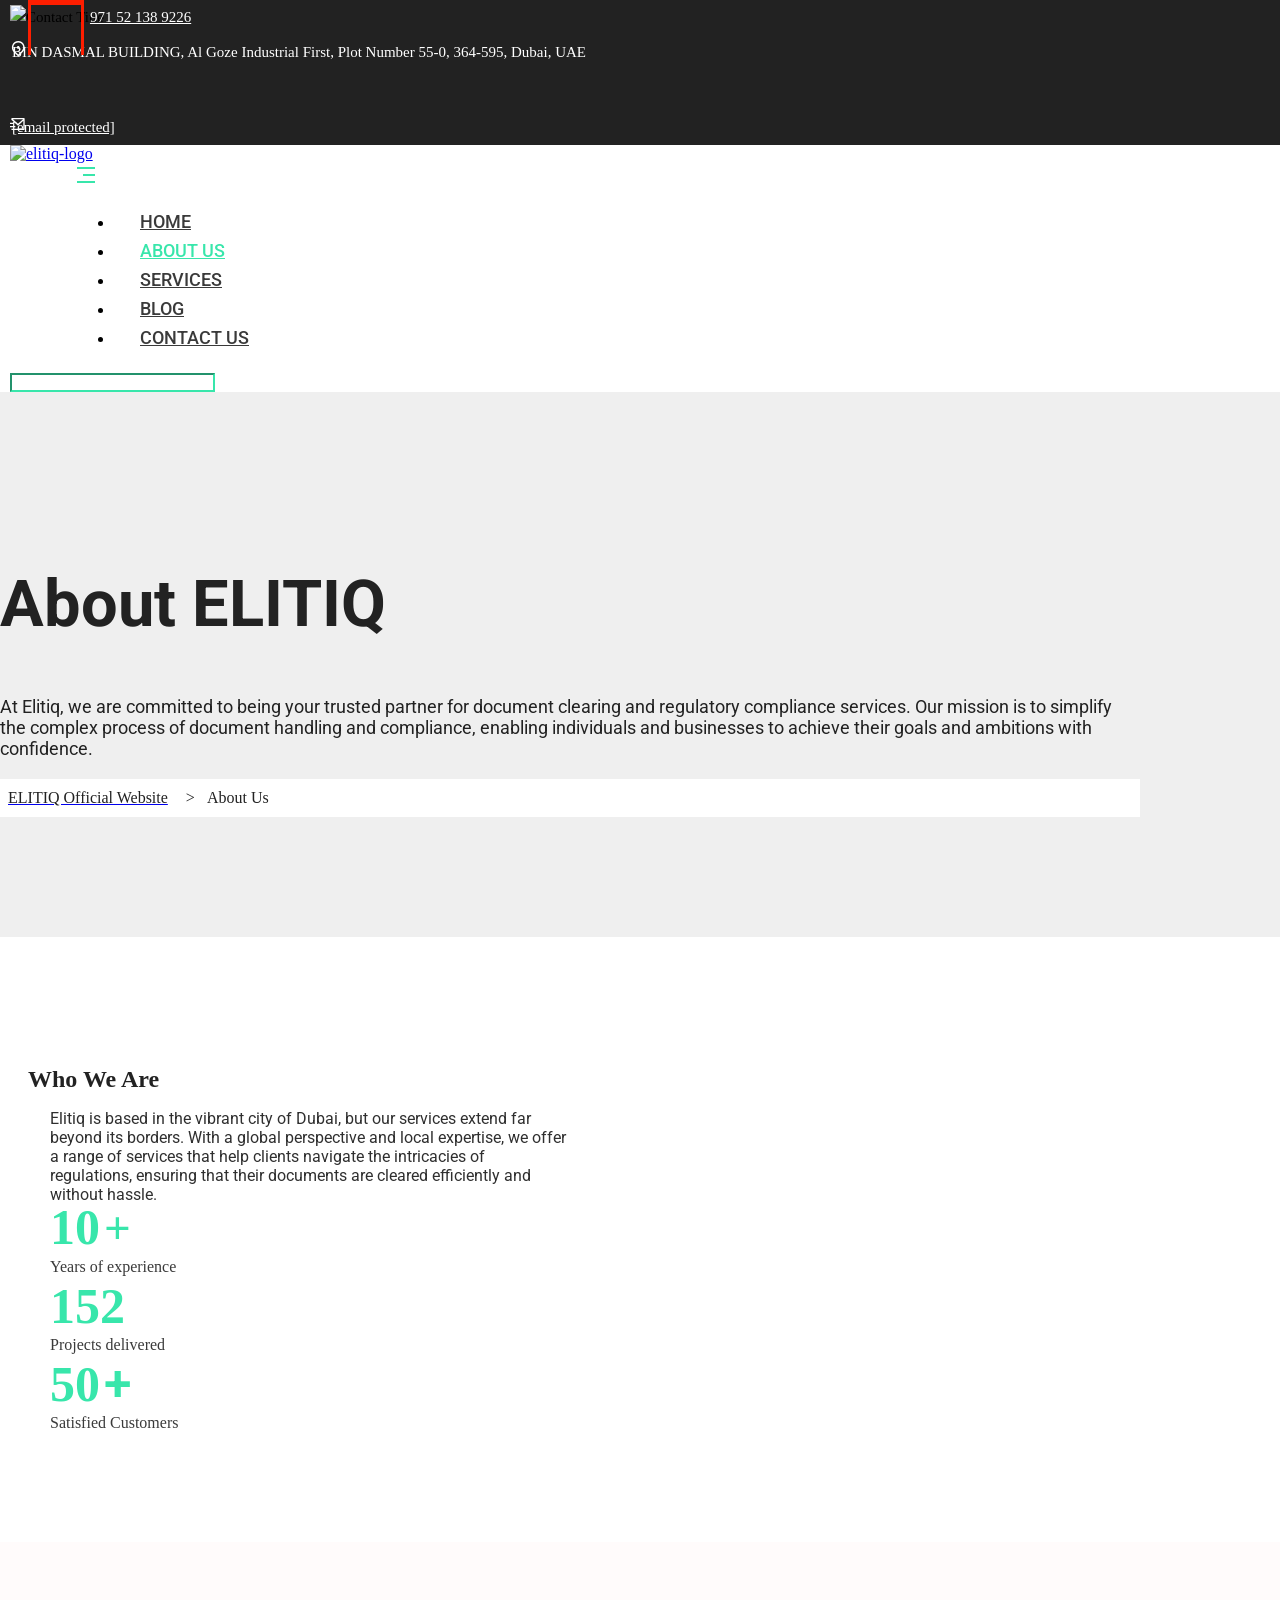
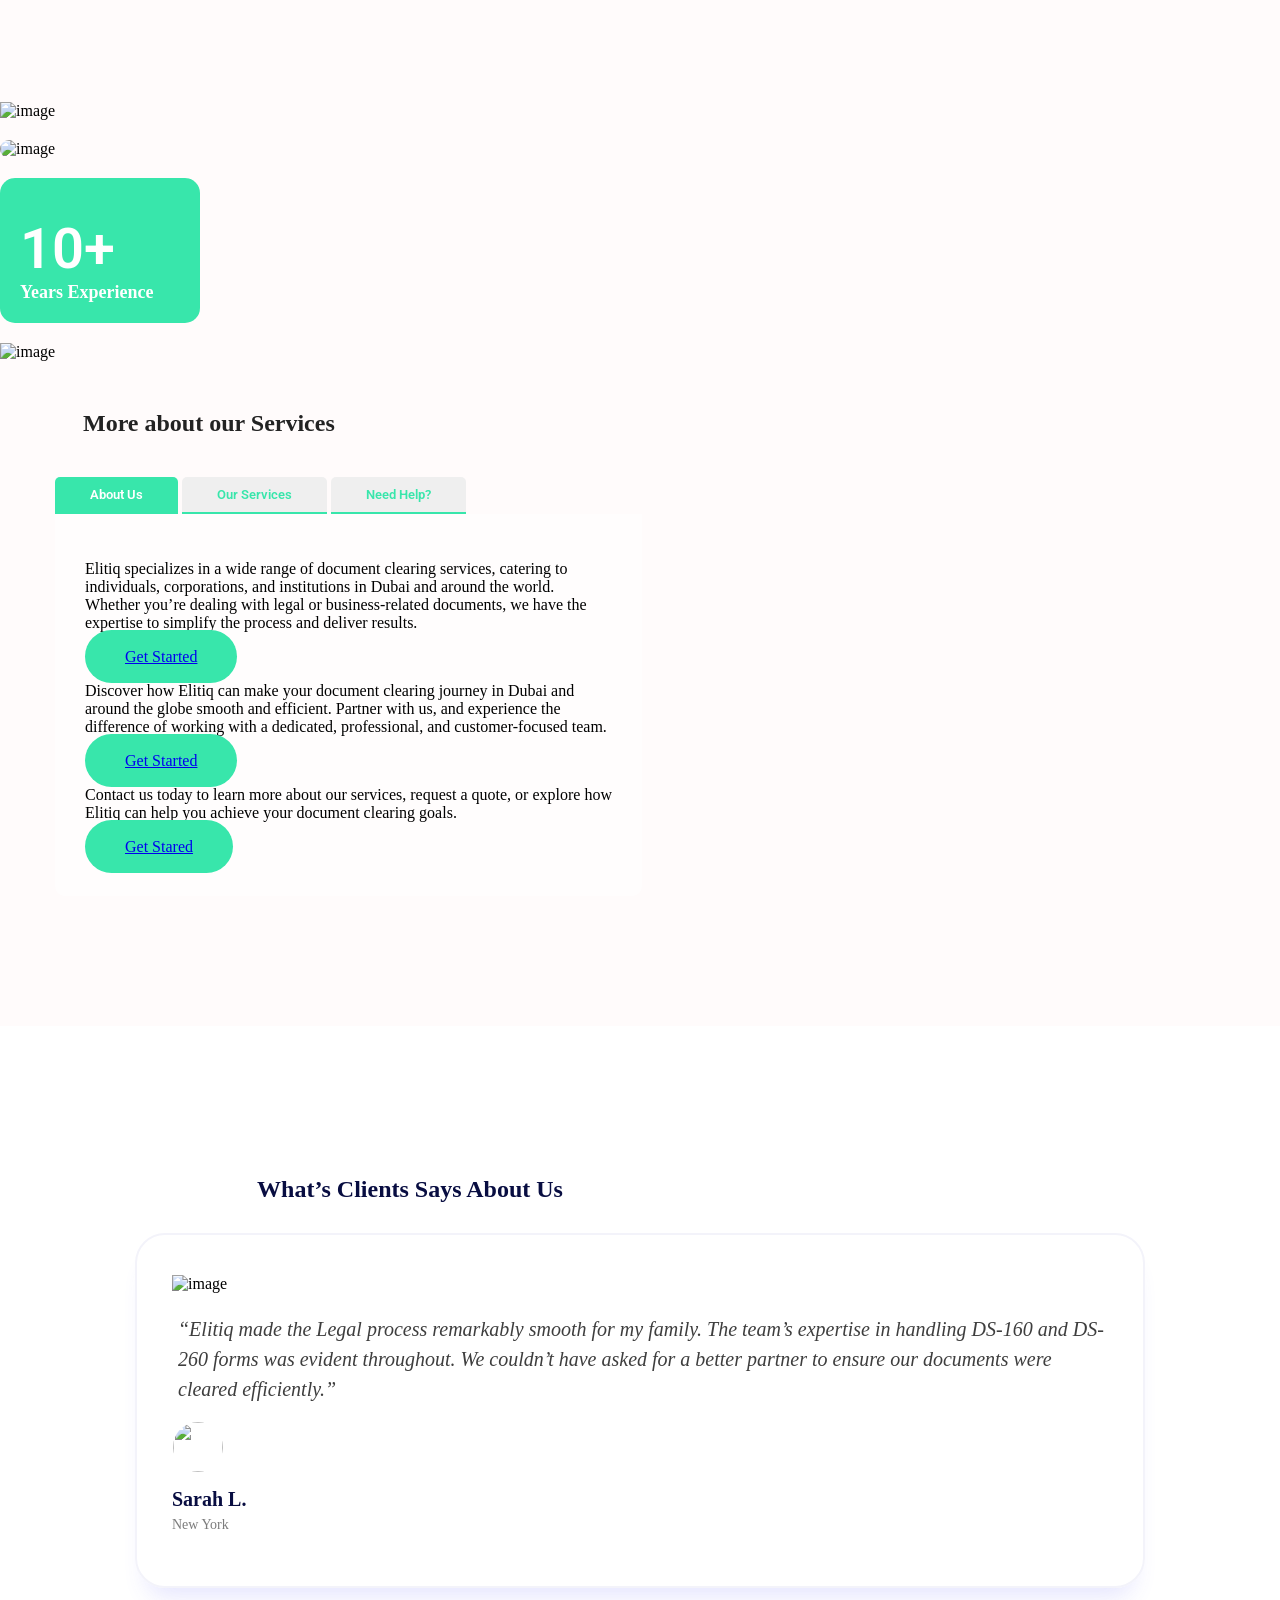
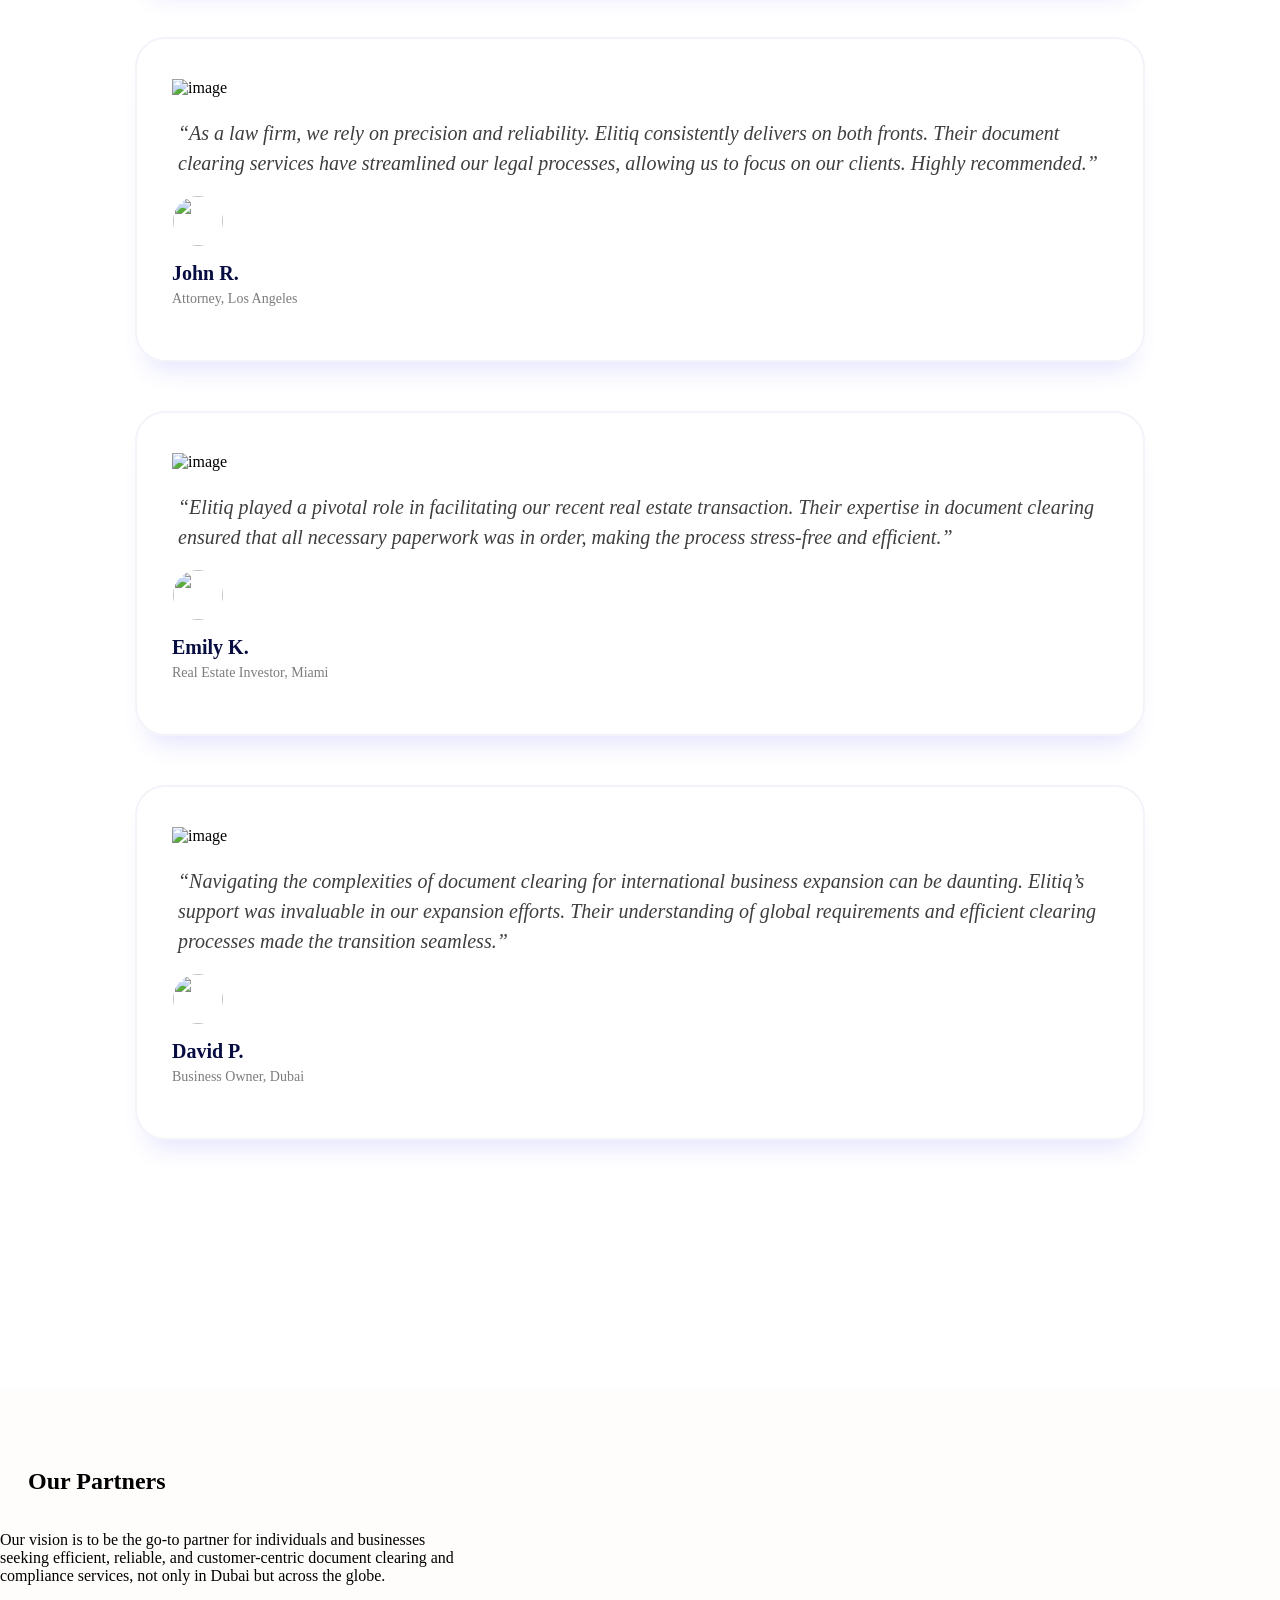
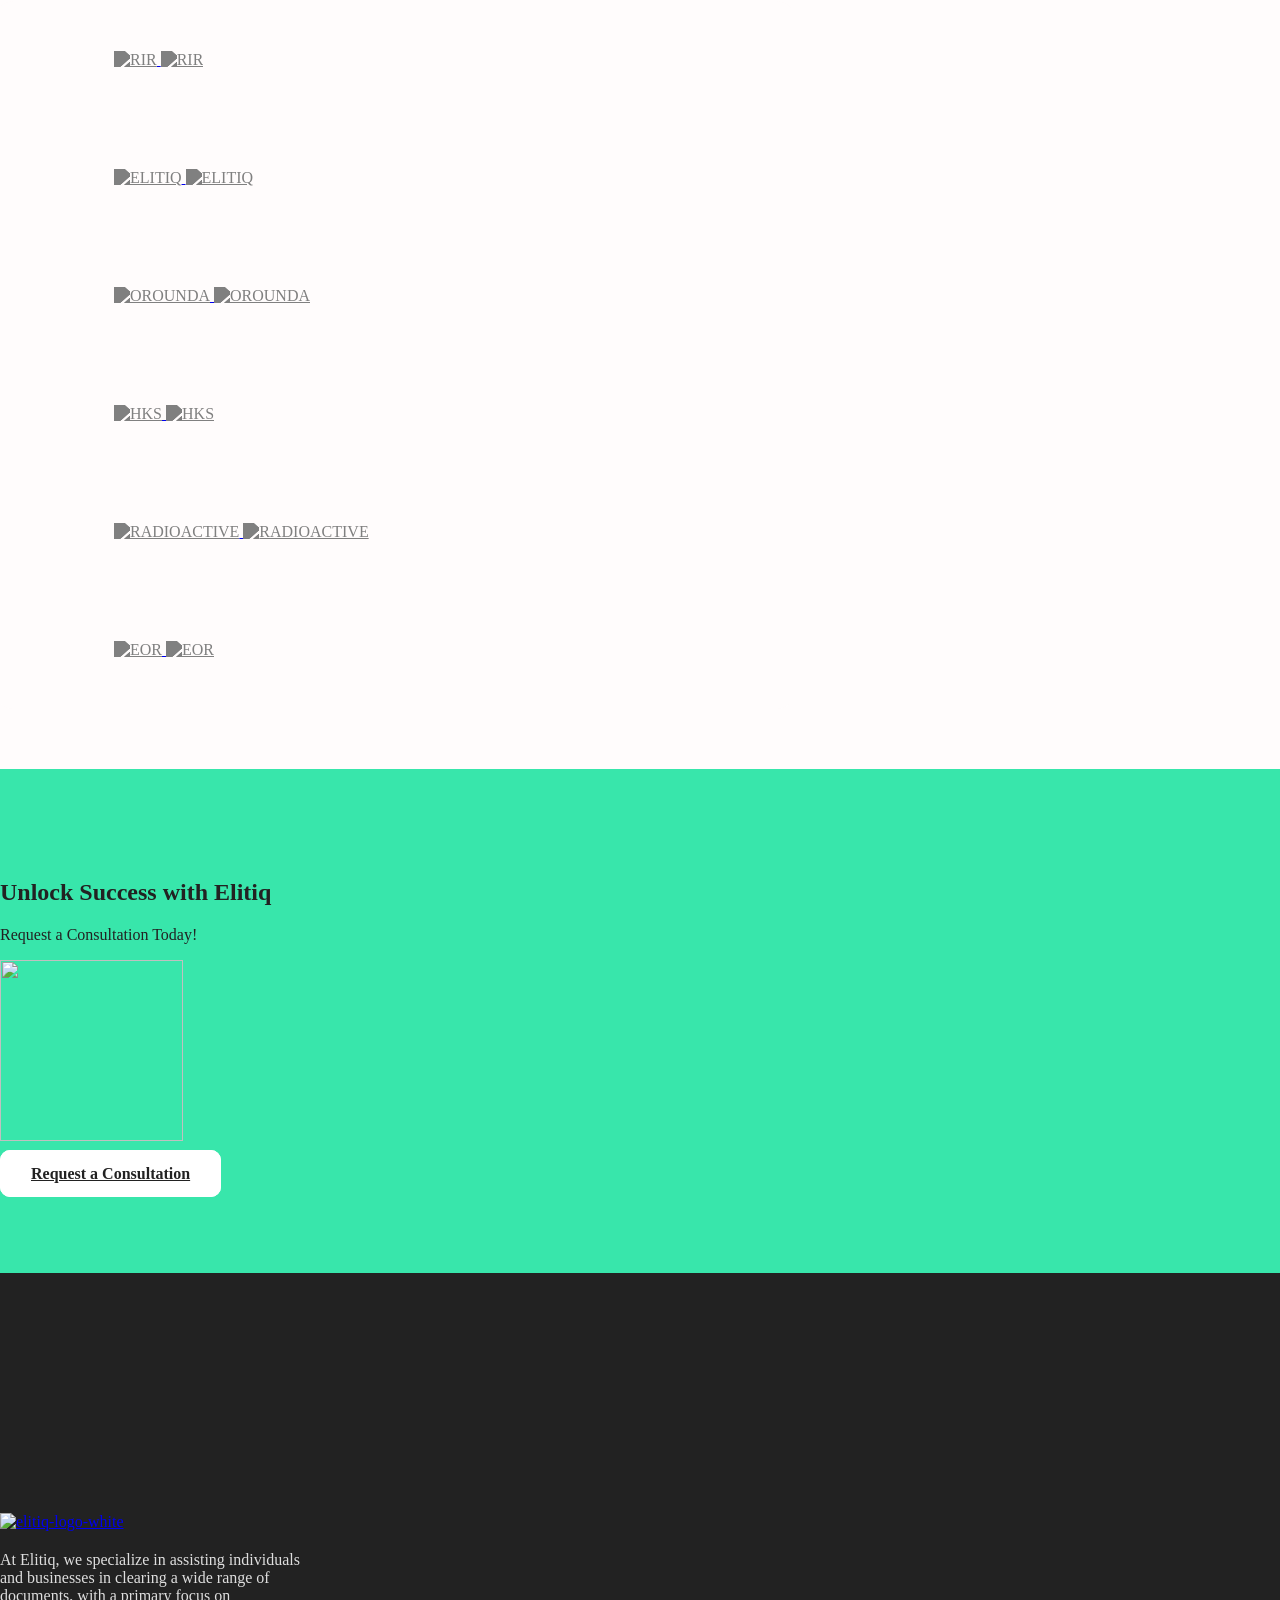
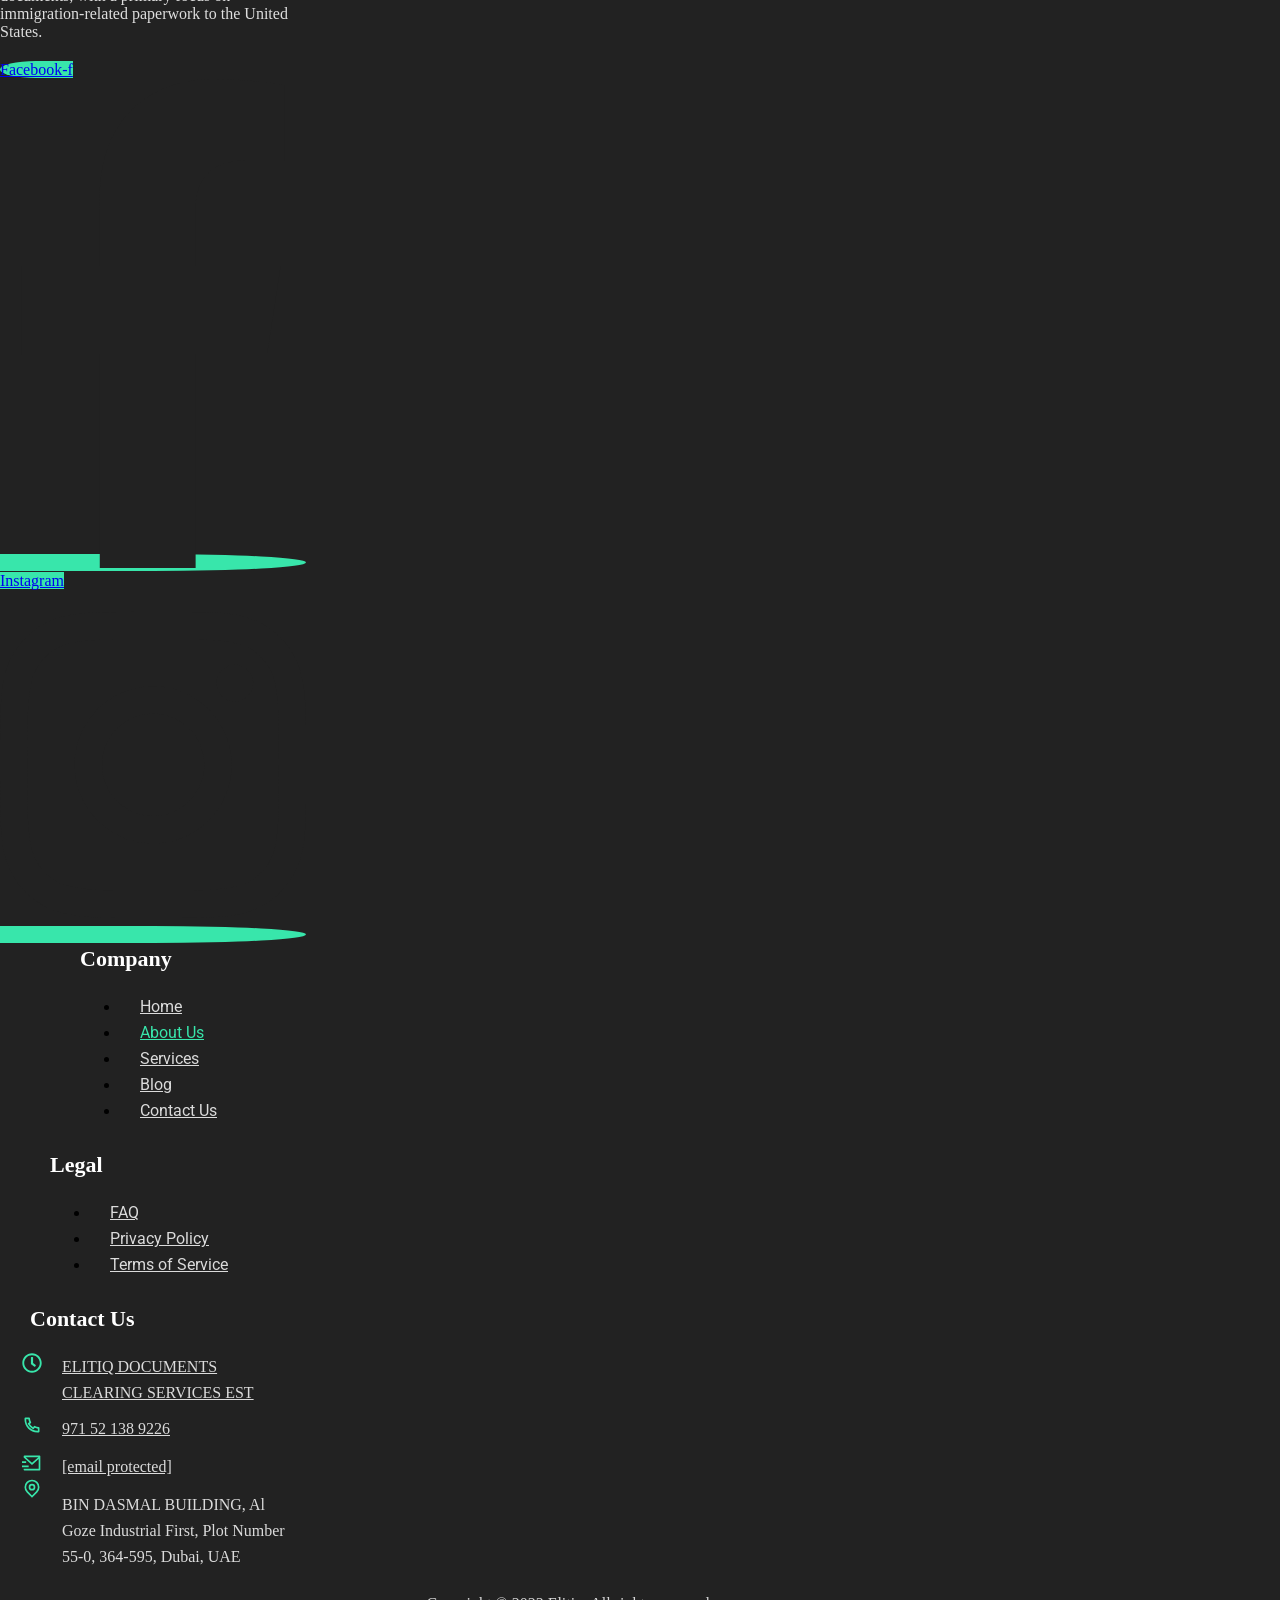
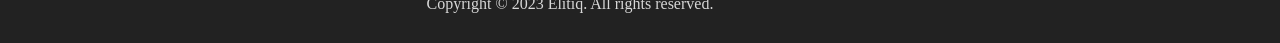
==== about-us/index.html @ c91e33b3 "Add About/Services/Blog/Contact/FAQ/Privacy/Terms pages Fetch the 7 internal pages from elitiq.com s" ====
<!DOCTYPE html>
<html dir="ltr" lang="en-US" prefix="og: https://ogp.me/ns#">
<head>
	<meta charset="UTF-8" />
	<meta name="viewport" content="width=device-width, initial-scale=1" />
	<link rel="profile" href="https://gmpg.org/xfn/11" />
	<link rel="pingback" href="/ELITIQ/xmlrpc.php" />
	
	<title>Elitiq - About us</title>

		<!-- All in One SEO 4.9.3 - aioseo.com -->
	<meta name="description" content="At Elitiq, we are committed to being your trusted partner for document clearing and regulatory compliance services. Our mission is to simplify the complex process of document handling and compliance, enabling individuals and businesses to achieve their goals and ambitions with confidence." />
	<meta name="robots" content="max-image-preview:large" />
	<link rel="canonical" href="/ELITIQ/about-us/" />
	<meta name="generator" content="All in One SEO (AIOSEO) 4.9.3" />
		<meta property="og:locale" content="en_US" />
		<meta property="og:site_name" content="ELITIQ Official Website -" />
		<meta property="og:type" content="article" />
		<meta property="og:title" content="Elitiq - About us" />
		<meta property="og:description" content="At Elitiq, we are committed to being your trusted partner for document clearing and regulatory compliance services. Our mission is to simplify the complex process of document handling and compliance, enabling individuals and businesses to achieve their goals and ambitions with confidence." />
		<meta property="og:url" content="/ELITIQ/about-us/" />
		<meta property="og:image" content="/ELITIQ/wp-content/uploads/2023/11/share-image-elitiq.png" />
		<meta property="og:image:secure_url" content="/ELITIQ/wp-content/uploads/2023/11/share-image-elitiq.png" />
		<meta property="og:image:width" content="1200" />
		<meta property="og:image:height" content="630" />
		<meta property="article:published_time" content="2022-10-11T08:22:44+00:00" />
		<meta property="article:modified_time" content="2024-07-29T13:23:46+00:00" />
		<meta name="twitter:card" content="summary_large_image" />
		<meta name="twitter:title" content="Elitiq - About us" />
		<meta name="twitter:description" content="At Elitiq, we are committed to being your trusted partner for document clearing and regulatory compliance services. Our mission is to simplify the complex process of document handling and compliance, enabling individuals and businesses to achieve their goals and ambitions with confidence." />
		<meta name="twitter:image" content="/ELITIQ/wp-content/uploads/2023/11/share-image-elitiq.png" />
		<script type="application/ld+json" class="aioseo-schema">
			{"@context":"https:\/\/schema.org","@graph":[{"@type":"BreadcrumbList","@id":"https:\/\/elitiq.com\/about-us\/#breadcrumblist","itemListElement":[{"@type":"ListItem","@id":"https:\/\/elitiq.com#listItem","position":1,"name":"Home","item":"https:\/\/elitiq.com","nextItem":{"@type":"ListItem","@id":"https:\/\/elitiq.com\/about-us\/#listItem","name":"About Us"}},{"@type":"ListItem","@id":"https:\/\/elitiq.com\/about-us\/#listItem","position":2,"name":"About Us","previousItem":{"@type":"ListItem","@id":"https:\/\/elitiq.com#listItem","name":"Home"}}]},{"@type":"Organization","@id":"https:\/\/elitiq.com\/#organization","name":"My Blog","url":"https:\/\/elitiq.com\/","logo":{"@type":"ImageObject","url":"https:\/\/elitiq.com\/ELITIQ/wp-content\/uploads\/2023\/02\/elitiq-logo.svg","@id":"https:\/\/elitiq.com\/about-us\/#organizationLogo"},"image":{"@id":"https:\/\/elitiq.com\/about-us\/#organizationLogo"}},{"@type":"WebPage","@id":"https:\/\/elitiq.com\/about-us\/#webpage","url":"https:\/\/elitiq.com\/about-us\/","name":"Elitiq - About us","description":"At Elitiq, we are committed to being your trusted partner for document clearing and regulatory compliance services. Our mission is to simplify the complex process of document handling and compliance, enabling individuals and businesses to achieve their goals and ambitions with confidence.","inLanguage":"en-US","isPartOf":{"@id":"https:\/\/elitiq.com\/#website"},"breadcrumb":{"@id":"https:\/\/elitiq.com\/about-us\/#breadcrumblist"},"image":{"@type":"ImageObject","url":"https:\/\/elitiq.com\/ELITIQ/wp-content\/uploads\/2023\/11\/share-image-elitiq.png","@id":"https:\/\/elitiq.com\/about-us\/#mainImage","width":1200,"height":630},"primaryImageOfPage":{"@id":"https:\/\/elitiq.com\/about-us\/#mainImage"},"datePublished":"2022-10-11T08:22:44+00:00","dateModified":"2024-07-29T13:23:46+00:00"},{"@type":"WebSite","@id":"https:\/\/elitiq.com\/#website","url":"https:\/\/elitiq.com\/","name":"My Blog","inLanguage":"en-US","publisher":{"@id":"https:\/\/elitiq.com\/#organization"}}]}
		</script>
		<!-- All in One SEO -->

<link rel='dns-prefetch' href='//fonts.googleapis.com' />
<link rel="alternate" type="application/rss+xml" title="ELITIQ Official Website &raquo; Feed" href="/ELITIQ/feed/" />
<link rel="alternate" type="application/rss+xml" title="ELITIQ Official Website &raquo; Comments Feed" href="/ELITIQ/comments/feed/" />
<link rel="alternate" title="oEmbed (JSON)" type="application/json+oembed" href="/ELITIQ/wp-json/oembed/1.0/embed?url=https%3A%2F%2Felitiq.com%2Fabout-us%2F" />
<link rel="alternate" title="oEmbed (XML)" type="text/xml+oembed" href="/ELITIQ/wp-json/oembed/1.0/embed?url=https%3A%2F%2Felitiq.com%2Fabout-us%2F&#038;format=xml" />
		<!-- This site uses the Google Analytics by MonsterInsights plugin v9.11.1 - Using Analytics tracking - https://www.monsterinsights.com/ -->
		<!-- Note: MonsterInsights is not currently configured on this site. The site owner needs to authenticate with Google Analytics in the MonsterInsights settings panel. -->
					<!-- No tracking code set -->
				<!-- / Google Analytics by MonsterInsights -->
		<style id="wp-img-auto-sizes-contain-inline-css">
img:is([sizes=auto i],[sizes^="auto," i]){contain-intrinsic-size:3000px 1500px}
/*# sourceURL=wp-img-auto-sizes-contain-inline-css */
</style>
<link rel='stylesheet' id='hfe-widgets-style-css' href='/ELITIQ/wp-content/plugins/rs-header-footer-elementor/inc/widgets-css/frontend.css?ver=1.0.0' media='all' />
<style id="wp-emoji-styles-inline-css">

	img.wp-smiley, img.emoji {
		display: inline !important;
		border: none !important;
		box-shadow: none !important;
		height: 1em !important;
		width: 1em !important;
		margin: 0 0.07em !important;
		vertical-align: -0.1em !important;
		background: none !important;
		padding: 0 !important;
	}
/*# sourceURL=wp-emoji-styles-inline-css */
</style>
<style id="classic-theme-styles-inline-css">
/*! This file is auto-generated */
.wp-block-button__link{color:#fff;background-color:#32373c;border-radius:9999px;box-shadow:none;text-decoration:none;padding:calc(.667em + 2px) calc(1.333em + 2px);font-size:1.125em}.wp-block-file__button{background:#32373c;color:#fff;text-decoration:none}
/*# sourceURL=/ELITIQ/wp-includes/css/classic-themes.min.css */
</style>
<link rel='stylesheet' id='aioseo/css/src/vue/standalone/blocks/table-of-contents/global.scss-css' href='/ELITIQ/wp-content/plugins/all-in-one-seo-pack/dist/Lite/assets/css/table-of-contents/global.e90f6d47.css?ver=4.9.3' media='all' />
<style id="global-styles-inline-css">
:root{--wp--preset--aspect-ratio--square: 1;--wp--preset--aspect-ratio--4-3: 4/3;--wp--preset--aspect-ratio--3-4: 3/4;--wp--preset--aspect-ratio--3-2: 3/2;--wp--preset--aspect-ratio--2-3: 2/3;--wp--preset--aspect-ratio--16-9: 16/9;--wp--preset--aspect-ratio--9-16: 9/16;--wp--preset--color--black: #000000;--wp--preset--color--cyan-bluish-gray: #abb8c3;--wp--preset--color--white: #ffffff;--wp--preset--color--pale-pink: #f78da7;--wp--preset--color--vivid-red: #cf2e2e;--wp--preset--color--luminous-vivid-orange: #ff6900;--wp--preset--color--luminous-vivid-amber: #fcb900;--wp--preset--color--light-green-cyan: #7bdcb5;--wp--preset--color--vivid-green-cyan: #00d084;--wp--preset--color--pale-cyan-blue: #8ed1fc;--wp--preset--color--vivid-cyan-blue: #0693e3;--wp--preset--color--vivid-purple: #9b51e0;--wp--preset--gradient--vivid-cyan-blue-to-vivid-purple: linear-gradient(135deg,rgb(6,147,227) 0%,rgb(155,81,224) 100%);--wp--preset--gradient--light-green-cyan-to-vivid-green-cyan: linear-gradient(135deg,rgb(122,220,180) 0%,rgb(0,208,130) 100%);--wp--preset--gradient--luminous-vivid-amber-to-luminous-vivid-orange: linear-gradient(135deg,rgb(252,185,0) 0%,rgb(255,105,0) 100%);--wp--preset--gradient--luminous-vivid-orange-to-vivid-red: linear-gradient(135deg,rgb(255,105,0) 0%,rgb(207,46,46) 100%);--wp--preset--gradient--very-light-gray-to-cyan-bluish-gray: linear-gradient(135deg,rgb(238,238,238) 0%,rgb(169,184,195) 100%);--wp--preset--gradient--cool-to-warm-spectrum: linear-gradient(135deg,rgb(74,234,220) 0%,rgb(151,120,209) 20%,rgb(207,42,186) 40%,rgb(238,44,130) 60%,rgb(251,105,98) 80%,rgb(254,248,76) 100%);--wp--preset--gradient--blush-light-purple: linear-gradient(135deg,rgb(255,206,236) 0%,rgb(152,150,240) 100%);--wp--preset--gradient--blush-bordeaux: linear-gradient(135deg,rgb(254,205,165) 0%,rgb(254,45,45) 50%,rgb(107,0,62) 100%);--wp--preset--gradient--luminous-dusk: linear-gradient(135deg,rgb(255,203,112) 0%,rgb(199,81,192) 50%,rgb(65,88,208) 100%);--wp--preset--gradient--pale-ocean: linear-gradient(135deg,rgb(255,245,203) 0%,rgb(182,227,212) 50%,rgb(51,167,181) 100%);--wp--preset--gradient--electric-grass: linear-gradient(135deg,rgb(202,248,128) 0%,rgb(113,206,126) 100%);--wp--preset--gradient--midnight: linear-gradient(135deg,rgb(2,3,129) 0%,rgb(40,116,252) 100%);--wp--preset--font-size--small: 13px;--wp--preset--font-size--medium: 20px;--wp--preset--font-size--large: 36px;--wp--preset--font-size--x-large: 42px;--wp--preset--spacing--20: 0.44rem;--wp--preset--spacing--30: 0.67rem;--wp--preset--spacing--40: 1rem;--wp--preset--spacing--50: 1.5rem;--wp--preset--spacing--60: 2.25rem;--wp--preset--spacing--70: 3.38rem;--wp--preset--spacing--80: 5.06rem;--wp--preset--shadow--natural: 6px 6px 9px rgba(0, 0, 0, 0.2);--wp--preset--shadow--deep: 12px 12px 50px rgba(0, 0, 0, 0.4);--wp--preset--shadow--sharp: 6px 6px 0px rgba(0, 0, 0, 0.2);--wp--preset--shadow--outlined: 6px 6px 0px -3px rgb(255, 255, 255), 6px 6px rgb(0, 0, 0);--wp--preset--shadow--crisp: 6px 6px 0px rgb(0, 0, 0);}.wp-block-button{--wp--preset--dimension--25: 25%;--wp--preset--dimension--50: 50%;--wp--preset--dimension--75: 75%;--wp--preset--dimension--100: 100%;}:where(body) { margin: 0; }:where(.is-layout-flex){gap: 0.5em;}:where(.is-layout-grid){gap: 0.5em;}body .is-layout-flex{display: flex;}.is-layout-flex{flex-wrap: wrap;align-items: center;}.is-layout-flex > :is(*, div){margin: 0;}body .is-layout-grid{display: grid;}.is-layout-grid > :is(*, div){margin: 0;}body{padding-top: 0px;padding-right: 0px;padding-bottom: 0px;padding-left: 0px;}:root :where(.wp-element-button, .wp-block-button__link){background-color: #32373c;border-width: 0;color: #fff;font-family: inherit;font-size: inherit;font-style: inherit;font-weight: inherit;letter-spacing: inherit;line-height: inherit;padding-top: calc(0.667em + 2px);padding-right: calc(1.333em + 2px);padding-bottom: calc(0.667em + 2px);padding-left: calc(1.333em + 2px);text-decoration: none;text-transform: inherit;}.has-black-color{color: var(--wp--preset--color--black) !important;}.has-cyan-bluish-gray-color{color: var(--wp--preset--color--cyan-bluish-gray) !important;}.has-white-color{color: var(--wp--preset--color--white) !important;}.has-pale-pink-color{color: var(--wp--preset--color--pale-pink) !important;}.has-vivid-red-color{color: var(--wp--preset--color--vivid-red) !important;}.has-luminous-vivid-orange-color{color: var(--wp--preset--color--luminous-vivid-orange) !important;}.has-luminous-vivid-amber-color{color: var(--wp--preset--color--luminous-vivid-amber) !important;}.has-light-green-cyan-color{color: var(--wp--preset--color--light-green-cyan) !important;}.has-vivid-green-cyan-color{color: var(--wp--preset--color--vivid-green-cyan) !important;}.has-pale-cyan-blue-color{color: var(--wp--preset--color--pale-cyan-blue) !important;}.has-vivid-cyan-blue-color{color: var(--wp--preset--color--vivid-cyan-blue) !important;}.has-vivid-purple-color{color: var(--wp--preset--color--vivid-purple) !important;}.has-black-background-color{background-color: var(--wp--preset--color--black) !important;}.has-cyan-bluish-gray-background-color{background-color: var(--wp--preset--color--cyan-bluish-gray) !important;}.has-white-background-color{background-color: var(--wp--preset--color--white) !important;}.has-pale-pink-background-color{background-color: var(--wp--preset--color--pale-pink) !important;}.has-vivid-red-background-color{background-color: var(--wp--preset--color--vivid-red) !important;}.has-luminous-vivid-orange-background-color{background-color: var(--wp--preset--color--luminous-vivid-orange) !important;}.has-luminous-vivid-amber-background-color{background-color: var(--wp--preset--color--luminous-vivid-amber) !important;}.has-light-green-cyan-background-color{background-color: var(--wp--preset--color--light-green-cyan) !important;}.has-vivid-green-cyan-background-color{background-color: var(--wp--preset--color--vivid-green-cyan) !important;}.has-pale-cyan-blue-background-color{background-color: var(--wp--preset--color--pale-cyan-blue) !important;}.has-vivid-cyan-blue-background-color{background-color: var(--wp--preset--color--vivid-cyan-blue) !important;}.has-vivid-purple-background-color{background-color: var(--wp--preset--color--vivid-purple) !important;}.has-black-border-color{border-color: var(--wp--preset--color--black) !important;}.has-cyan-bluish-gray-border-color{border-color: var(--wp--preset--color--cyan-bluish-gray) !important;}.has-white-border-color{border-color: var(--wp--preset--color--white) !important;}.has-pale-pink-border-color{border-color: var(--wp--preset--color--pale-pink) !important;}.has-vivid-red-border-color{border-color: var(--wp--preset--color--vivid-red) !important;}.has-luminous-vivid-orange-border-color{border-color: var(--wp--preset--color--luminous-vivid-orange) !important;}.has-luminous-vivid-amber-border-color{border-color: var(--wp--preset--color--luminous-vivid-amber) !important;}.has-light-green-cyan-border-color{border-color: var(--wp--preset--color--light-green-cyan) !important;}.has-vivid-green-cyan-border-color{border-color: var(--wp--preset--color--vivid-green-cyan) !important;}.has-pale-cyan-blue-border-color{border-color: var(--wp--preset--color--pale-cyan-blue) !important;}.has-vivid-cyan-blue-border-color{border-color: var(--wp--preset--color--vivid-cyan-blue) !important;}.has-vivid-purple-border-color{border-color: var(--wp--preset--color--vivid-purple) !important;}.has-vivid-cyan-blue-to-vivid-purple-gradient-background{background: var(--wp--preset--gradient--vivid-cyan-blue-to-vivid-purple) !important;}.has-light-green-cyan-to-vivid-green-cyan-gradient-background{background: var(--wp--preset--gradient--light-green-cyan-to-vivid-green-cyan) !important;}.has-luminous-vivid-amber-to-luminous-vivid-orange-gradient-background{background: var(--wp--preset--gradient--luminous-vivid-amber-to-luminous-vivid-orange) !important;}.has-luminous-vivid-orange-to-vivid-red-gradient-background{background: var(--wp--preset--gradient--luminous-vivid-orange-to-vivid-red) !important;}.has-very-light-gray-to-cyan-bluish-gray-gradient-background{background: var(--wp--preset--gradient--very-light-gray-to-cyan-bluish-gray) !important;}.has-cool-to-warm-spectrum-gradient-background{background: var(--wp--preset--gradient--cool-to-warm-spectrum) !important;}.has-blush-light-purple-gradient-background{background: var(--wp--preset--gradient--blush-light-purple) !important;}.has-blush-bordeaux-gradient-background{background: var(--wp--preset--gradient--blush-bordeaux) !important;}.has-luminous-dusk-gradient-background{background: var(--wp--preset--gradient--luminous-dusk) !important;}.has-pale-ocean-gradient-background{background: var(--wp--preset--gradient--pale-ocean) !important;}.has-electric-grass-gradient-background{background: var(--wp--preset--gradient--electric-grass) !important;}.has-midnight-gradient-background{background: var(--wp--preset--gradient--midnight) !important;}.has-small-font-size{font-size: var(--wp--preset--font-size--small) !important;}.has-medium-font-size{font-size: var(--wp--preset--font-size--medium) !important;}.has-large-font-size{font-size: var(--wp--preset--font-size--large) !important;}.has-x-large-font-size{font-size: var(--wp--preset--font-size--x-large) !important;}
:root :where(.wp-block-icon svg){width: 24px;}
:where(.wp-block-gallery.is-layout-flex){gap: var( --wp--style--gallery-gap-default, var( --gallery-block--gutter-size, var( --wp--style--block-gap, 0.5em ) ) );}:where(.wp-block-gallery.is-layout-grid){gap: var( --wp--style--gallery-gap-default, var( --gallery-block--gutter-size, var( --wp--style--block-gap, 0.5em ) ) );}
:where(.wp-block-latest-posts.is-layout-flex){gap: 1.25em;}:where(.wp-block-latest-posts.is-layout-grid){gap: 1.25em;}
:where(.wp-block-post-template.is-layout-flex){gap: 1.25em;}:where(.wp-block-post-template.is-layout-grid){gap: 1.25em;}
:where(.wp-block-term-template.is-layout-flex){gap: 1.25em;}:where(.wp-block-term-template.is-layout-grid){gap: 1.25em;}
:where(.wp-block-columns.is-layout-flex){gap: 2em;}:where(.wp-block-columns.is-layout-grid){gap: 2em;}
:root :where(.wp-block-pullquote){font-size: 1.5em;line-height: 1.6;}
/*# sourceURL=global-styles-inline-css */
</style>
<link rel='stylesheet' id='contact-form-7-css' href='/ELITIQ/wp-content/plugins/contact-form-7/includes/css/styles.css?ver=6.1.4' media='all' />
<link rel='stylesheet' id='rs-plugin-settings-css' href='/ELITIQ/wp-content/plugins/revslider/public/assets/css/rs6.css?ver=6.4.2' media='all' />
<style id="rs-plugin-settings-inline-css">
#rs-demo-id {}
/*# sourceURL=rs-plugin-settings-inline-css */
</style>
<link rel='stylesheet' id='hfe-style-css' href='/ELITIQ/wp-content/plugins/rs-header-footer-elementor/assets/css/header-footer-elementor.css?ver=1.0.0' media='all' />
<link rel='stylesheet' id='elementor-frontend-css' href='/ELITIQ/wp-content/plugins/elementor/assets/css/frontend.min.css?ver=3.34.2' media='all' />
<style id="elementor-frontend-inline-css">
.elementor-kit-8{--e-global-color-primary:#38E6AB;--e-global-color-secondary:#38E6AB;--e-global-color-text:#2F2F2F;--e-global-color-accent:#1A73E9;--e-global-color-c1bd781:#222222;--e-global-typography-primary-font-family:"Roboto";--e-global-typography-primary-font-weight:600;--e-global-typography-secondary-font-family:"Roboto Slab";--e-global-typography-secondary-font-weight:400;--e-global-typography-text-font-family:"Roboto";--e-global-typography-text-font-weight:400;--e-global-typography-accent-font-family:"Roboto";--e-global-typography-accent-font-weight:500;}.elementor-section.elementor-section-boxed > .elementor-container{max-width:1140px;}.e-con{--container-max-width:1140px;}.elementor-widget:not(:last-child){margin-block-end:20px;}.elementor-element{--widgets-spacing:20px 20px;--widgets-spacing-row:20px;--widgets-spacing-column:20px;}{}h1.entry-title{display:var(--page-title-display);}@media(max-width:1024px){.elementor-section.elementor-section-boxed > .elementor-container{max-width:1024px;}.e-con{--container-max-width:1024px;}}@media(max-width:767px){.elementor-section.elementor-section-boxed > .elementor-container{max-width:767px;}.e-con{--container-max-width:767px;}}
.elementor-27286 .elementor-element.elementor-element-7510553:not(.elementor-motion-effects-element-type-background), .elementor-27286 .elementor-element.elementor-element-7510553 > .elementor-motion-effects-container > .elementor-motion-effects-layer{background-color:#EFEFEF;background-image:url("/ELITIQ/wp-content/uploads/2023/11/elitiq-about-ph_02.jpg");background-position:bottom right;background-repeat:no-repeat;background-size:45% auto;}.elementor-27286 .elementor-element.elementor-element-7510553{transition:background 0.3s, border 0.3s, border-radius 0.3s, box-shadow 0.3s;margin-top:0px;margin-bottom:0px;padding:120px 0px 120px 0px;}.elementor-27286 .elementor-element.elementor-element-7510553 > .elementor-background-overlay{transition:background 0.3s, border-radius 0.3s, opacity 0.3s;}.elementor-27286 .elementor-element.elementor-element-1c36c3d > .elementor-element-populated{padding:0px 0px 0px 0px;}.elementor-widget-page-title .elementor-heading-title, .elementor-widget-page-title .hfe-page-title{font-family:var( --e-global-typography-primary-font-family ), Sans-serif;font-weight:var( --e-global-typography-primary-font-weight );}.elementor-widget-page-title .elementor-heading-title, .elementor-widget-page-title .hfe-page-title a{color:var( --e-global-color-primary );}.elementor-widget-page-title .hfe-page-title-icon i{color:var( --e-global-color-primary );}.elementor-widget-page-title .hfe-page-title-icon svg{fill:var( --e-global-color-primary );}.elementor-27286 .elementor-element.elementor-element-0e332ec .hfe-page-title:before{background-color:#00204A00;}.elementor-27286 .elementor-element.elementor-element-0e332ec .elementor-heading-title, .elementor-27286 .elementor-element.elementor-element-0e332ec .hfe-page-title{font-size:65px;font-weight:700;}.elementor-27286 .elementor-element.elementor-element-0e332ec .elementor-heading-title, .elementor-27286 .elementor-element.elementor-element-0e332ec .hfe-page-title a{color:var( --e-global-color-c1bd781 );}.elementor-27286 .elementor-element.elementor-element-0e332ec .hfe-page-title-icon i{color:var( --e-global-color-c1bd781 );}.elementor-27286 .elementor-element.elementor-element-0e332ec .hfe-page-title-icon svg{fill:var( --e-global-color-c1bd781 );}.elementor-widget-text-editor{font-family:var( --e-global-typography-text-font-family ), Sans-serif;font-weight:var( --e-global-typography-text-font-weight );color:var( --e-global-color-text );}.elementor-widget-text-editor.elementor-drop-cap-view-stacked .elementor-drop-cap{background-color:var( --e-global-color-primary );}.elementor-widget-text-editor.elementor-drop-cap-view-framed .elementor-drop-cap, .elementor-widget-text-editor.elementor-drop-cap-view-default .elementor-drop-cap{color:var( --e-global-color-primary );border-color:var( --e-global-color-primary );}.elementor-27286 .elementor-element.elementor-element-f62507c{font-size:18px;font-weight:400;color:var( --e-global-color-c1bd781 );}.elementor-27286 .elementor-element.elementor-element-b5bad69 .breadcrumb-area{background-color:#FFFFFF;text-align:left;margin:0px 0px 0px 0px;padding:10px 0px 10px 0px;}.elementor-27286 .elementor-element.elementor-element-b5bad69 > .elementor-widget-container{margin:10px 0px 0px 0px;padding:0px 0px 0px 0px;}.elementor-27286 .elementor-element.elementor-element-b5bad69 .breadcrumb-area, .elementor-27286 .elementor-element.elementor-element-b5bad69 .breadcrumb-area span{color:var( --e-global-color-c1bd781 );}.elementor-27286 .elementor-element.elementor-element-b5bad69 .breadcrumb-area span a span{color:var( --e-global-color-c1bd781 );}.elementor-27286 .elementor-element.elementor-element-b5bad69 .breadcrumb-area.style3 span:after{color:#FFFFFF;}.elementor-27286 .elementor-element.elementor-element-b5bad69 .breadcrumb-area span{padding:0px 7px 0px 4px;}.elementor-27286 .elementor-element.elementor-element-875227e{padding:110px 0px 110px 0px;z-index:4;}.elementor-bc-flex-widget .elementor-27286 .elementor-element.elementor-element-4aa1e46.elementor-column .elementor-widget-wrap{align-items:center;}.elementor-27286 .elementor-element.elementor-element-4aa1e46.elementor-column.elementor-element[data-element_type="column"] > .elementor-widget-wrap.elementor-element-populated{align-content:center;align-items:center;}.elementor-27286 .elementor-element.elementor-element-b337dca .prelements-heading .title-inner .title{color:var( --e-global-color-c1bd781 );margin:0px 0px 0px 0px;padding:19px 80px 0px 28px;}.elementor-27286 .elementor-element.elementor-element-b337dca .prelements-heading.style4 .title-inner .title:before{display:none !important;}.elementor-27286 .elementor-element.elementor-element-b337dca .prelements-heading.style4 .title-inner .title:after{display:none !important;}.elementor-bc-flex-widget .elementor-27286 .elementor-element.elementor-element-42fba72.elementor-column .elementor-widget-wrap{align-items:center;}.elementor-27286 .elementor-element.elementor-element-42fba72.elementor-column.elementor-element[data-element_type="column"] > .elementor-widget-wrap.elementor-element-populated{align-content:center;align-items:center;}.elementor-27286 .elementor-element.elementor-element-42fba72 > .elementor-element-populated{padding:0px 0px 0px 50px;}.elementor-27286 .elementor-element.elementor-element-9617c7f > .elementor-widget-container{margin:0px 0px 0px 0px;}.elementor-27286 .elementor-element.elementor-element-fd4f070{margin-top:-27px;margin-bottom:0px;}.elementor-27286 .elementor-element.elementor-element-5c7851a > .elementor-element-populated{margin:0px 0px 0px 0px;--e-column-margin-right:0px;--e-column-margin-left:0px;padding:0px 0px 0px 0px;}.elementor-27286 .elementor-element.elementor-element-8aa115c .counter-top-area{text-align:left;}.elementor-27286 .elementor-element.elementor-element-8aa115c .count-number span{color:var( --e-global-color-primary );font-size:50px;font-weight:700;line-height:60px;padding:0px 0px 0px 0px;}.elementor-27286 .elementor-element.elementor-element-8aa115c .count-number span.prefix{font-size:47px;}.elementor-27286 .elementor-element.elementor-element-8aa115c .count-number span.suffix{color:#FFFFFF;}.elementor-27286 .elementor-element.elementor-element-8aa115c .count-text .title{color:#3A3A3A;margin:0px 0px 0px 0px;}.elementor-27286 .elementor-element.elementor-element-35482a1 > .elementor-element-populated{margin:0px 0px 0px 0px;--e-column-margin-right:0px;--e-column-margin-left:0px;padding:0px 0px 0px 0px;}.elementor-27286 .elementor-element.elementor-element-0094bb0 .counter-top-area{text-align:left;}.elementor-27286 .elementor-element.elementor-element-0094bb0 .count-number span{color:var( --e-global-color-primary );font-size:50px;font-weight:700;line-height:60px;padding:0px 0px 0px 0px;}.elementor-27286 .elementor-element.elementor-element-0094bb0 .count-number span.prefix{font-size:47px;}.elementor-27286 .elementor-element.elementor-element-0094bb0 .count-number span.suffix{color:#FFFFFF;}.elementor-27286 .elementor-element.elementor-element-0094bb0 .count-text .title{color:#3A3A3A;margin:0px 0px 0px 0px;}.elementor-27286 .elementor-element.elementor-element-ea00ec4 > .elementor-element-populated{padding:0px 0px 0px 0px;}.elementor-27286 .elementor-element.elementor-element-2c3885a .counter-top-area{text-align:left;}.elementor-27286 .elementor-element.elementor-element-2c3885a .count-number span{color:var( --e-global-color-primary );font-size:50px;font-weight:700;line-height:60px;padding:0px 0px 0px 0px;}.elementor-27286 .elementor-element.elementor-element-2c3885a .count-number span.prefix{font-family:var( --e-global-typography-primary-font-family ), Sans-serif;font-weight:var( --e-global-typography-primary-font-weight );}.elementor-27286 .elementor-element.elementor-element-2c3885a .count-number span.suffix{color:#FFFFFF;}.elementor-27286 .elementor-element.elementor-element-2c3885a .count-text .title{color:#3A3A3A;margin:0px 0px 0px 0px;}.elementor-27286 .elementor-element.elementor-element-6f3b44b:not(.elementor-motion-effects-element-type-background), .elementor-27286 .elementor-element.elementor-element-6f3b44b > .elementor-motion-effects-container > .elementor-motion-effects-layer{background-color:#FFFBFB;}.elementor-27286 .elementor-element.elementor-element-6f3b44b > .elementor-container{max-width:1315px;}.elementor-27286 .elementor-element.elementor-element-6f3b44b{transition:background 0.3s, border 0.3s, border-radius 0.3s, box-shadow 0.3s;padding:160px 0px 110px 0px;}.elementor-27286 .elementor-element.elementor-element-6f3b44b > .elementor-background-overlay{transition:background 0.3s, border-radius 0.3s, opacity 0.3s;}.elementor-bc-flex-widget .elementor-27286 .elementor-element.elementor-element-b3fa37f.elementor-column .elementor-widget-wrap{align-items:center;}.elementor-27286 .elementor-element.elementor-element-b3fa37f.elementor-column.elementor-element[data-element_type="column"] > .elementor-widget-wrap.elementor-element-populated{align-content:center;align-items:center;}.elementor-27286 .elementor-element.elementor-element-b3fa37f > .elementor-element-populated{margin:0px 0px 0px 0px;--e-column-margin-right:0px;--e-column-margin-left:0px;}.elementor-27286 .elementor-element.elementor-element-31eec96{width:auto;max-width:auto;top:25px;z-index:3;}body:not(.rtl) .elementor-27286 .elementor-element.elementor-element-31eec96{left:551px;}body.rtl .elementor-27286 .elementor-element.elementor-element-31eec96{right:551px;}.elementor-27286 .elementor-element.elementor-element-31eec96 .rs-image{text-align:left;}.elementor-27286 .elementor-element.elementor-element-31eec96 .rs-image img{max-width:64px;}.elementor-27286 .elementor-element.elementor-element-117f0b9 .rs-image{text-align:left;}.elementor-27286 .elementor-element.elementor-element-117f0b9 .rs-image img{border-radius:30px 30px 30px 30px;}.elementor-27286 .elementor-element.elementor-element-1bf44e0{width:var( --container-widget-width, 200px );max-width:200px;--container-widget-width:200px;--container-widget-flex-grow:0;top:430px;}.elementor-27286 .elementor-element.elementor-element-1bf44e0 > .elementor-widget-container{background-color:var( --e-global-color-primary );padding:38px 20px 20px 20px;border-radius:15px 15px 15px 15px;}body:not(.rtl) .elementor-27286 .elementor-element.elementor-element-1bf44e0{left:-66px;}body.rtl .elementor-27286 .elementor-element.elementor-element-1bf44e0{right:-66px;}.elementor-27286 .elementor-element.elementor-element-1bf44e0 .prelements-heading .title-inner .title{font-size:18px;color:#FFFFFF;margin:0px 0px 0px 0px;padding:0px 0px 0px 0px;}.elementor-27286 .elementor-element.elementor-element-1bf44e0 .prelements-heading .title-inner .sub-text{font-family:var( --e-global-typography-primary-font-family ), Sans-serif;font-weight:var( --e-global-typography-primary-font-weight );color:var( --e-global-color-primary );background:var( --e-global-color-primary );}.elementor-27286 .elementor-element.elementor-element-1bf44e0 .prelements-heading .title-inner .title span{font-family:"Roboto", Sans-serif;font-size:56px;font-weight:600;}.elementor-widget-heading .elementor-heading-title{font-family:var( --e-global-typography-primary-font-family ), Sans-serif;font-weight:var( --e-global-typography-primary-font-weight );color:var( --e-global-color-primary );}.elementor-27286 .elementor-element.elementor-element-2494310{width:auto;max-width:auto;top:-38px;z-index:2;}body:not(.rtl) .elementor-27286 .elementor-element.elementor-element-2494310{left:487px;}body.rtl .elementor-27286 .elementor-element.elementor-element-2494310{right:487px;}.elementor-27286 .elementor-element.elementor-element-2494310 .rs-image{text-align:left;}.elementor-27286 .elementor-element.elementor-element-2494310 .rs-image img{max-width:187px;}.elementor-bc-flex-widget .elementor-27286 .elementor-element.elementor-element-bacede3.elementor-column .elementor-widget-wrap{align-items:center;}.elementor-27286 .elementor-element.elementor-element-bacede3.elementor-column.elementor-element[data-element_type="column"] > .elementor-widget-wrap.elementor-element-populated{align-content:center;align-items:center;}.elementor-27286 .elementor-element.elementor-element-bacede3 > .elementor-element-populated{padding:30px 0px 20px 55px;}.elementor-27286 .elementor-element.elementor-element-14f0a97 .prelements-heading .title-inner .title{color:var( --e-global-color-c1bd781 );margin:0px 0px 0px 0px;padding:19px 60px 20px 28px;}.elementor-27286 .elementor-element.elementor-element-14f0a97 .prelements-heading.style4 .title-inner .title:before{display:none !important;}.elementor-27286 .elementor-element.elementor-element-14f0a97 .prelements-heading.style4 .title-inner .title:after{display:none !important;}.elementor-27286 .elementor-element.elementor-element-4dfe5e9 .rstab-main .tab-content{background-color:#FFFFFF82;box-shadow:0px 0px 10px 0px rgba(0, 0, 0, 0);border-style:none;padding:30px 30px 40px 30px;border-radius:0px 0px 10px 10px !important;overflow:hidden !important;}.elementor-27286 .elementor-element.elementor-element-4dfe5e9 .nav-tabs{border-style:none;}.elementor-27286 .elementor-element.elementor-element-4dfe5e9 .tab-menu-wrapper .nav-tabs .nav-link{font-family:var( --e-global-typography-primary-font-family ), Sans-serif;font-weight:var( --e-global-typography-primary-font-weight );padding:10px 35px 10px 35px;margin:0px 0px 0px 0px;border-style:solid;border-width:0px 0px 2px 0px;border-color:var( --e-global-color-primary );border-radius:5px 5px 0px 0px !important;color:var( --e-global-color-primary );}.elementor-27286 .elementor-element.elementor-element-4dfe5e9 .tab-menu-wrapper .nav-tabs .nav-link.active{border-color:var( --e-global-color-primary );}.elementor-27286 .elementor-element.elementor-element-4dfe5e9 .nav-tabs .nav-link i, .elementor-27286 .elementor-element.elementor-element-4dfe5e9 .nav-tabs .nav-link svg{display:unset !important;}.elementor-27286 .elementor-element.elementor-element-4dfe5e9 .rstab-main .tab-menu-wrapper .nav-tabs .nav-link:hover:not(.active){color:var( --e-global-color-primary );}.elementor-27286 .elementor-element.elementor-element-4dfe5e9 .rstab-main .tab-menu-wrapper .nav-tabs .nav-link.active{color:#FFFFFF;background-color:var( --e-global-color-primary );}.elementor-27286 .elementor-element.elementor-element-4dfe5e9 .rstab-main .tab-content .title{margin:0px 0px 0px 0px;}.elementor-27286 .elementor-element.elementor-element-4dfe5e9 .content--teb-area .content--left-area{padding:0px 0px 0px 0px;}.elementor-27286 .elementor-element.elementor-element-4dfe5e9  .content--teb-area .content--left-area .rs-btn a{font-size:16px;}.elementor-27286 .elementor-element.elementor-element-4dfe5e9 .content--teb-area .content--left-area .rs-btn a{background-color:var( --e-global-color-primary );border-radius:50px 50px 50px 50px;padding:18px 40px 18px 40px;}.elementor-27286 .elementor-element.elementor-element-4dfe5e9 .content--teb-area .content--left-area .rs-btn a:hover{background-color:var( --e-global-color-primary );}.elementor-27286 .elementor-element.elementor-element-3867782:not(.elementor-motion-effects-element-type-background), .elementor-27286 .elementor-element.elementor-element-3867782 > .elementor-motion-effects-container > .elementor-motion-effects-layer{background-image:url("/ELITIQ/wp-content/uploads/2023/02/testi-bg2.jpg");background-position:center center;background-repeat:no-repeat;background-size:cover;}.elementor-27286 .elementor-element.elementor-element-3867782 > .elementor-background-overlay{background-color:#FFFFFF;opacity:0.2;transition:background 0.3s, border-radius 0.3s, opacity 0.3s;}.elementor-27286 .elementor-element.elementor-element-3867782{transition:background 0.3s, border 0.3s, border-radius 0.3s, box-shadow 0.3s;padding:0px 110px 90px 110px;}.elementor-27286 .elementor-element.elementor-element-db534a5 > .elementor-element-populated{transition:background 0.3s, border 0.3s, border-radius 0.3s, box-shadow 0.3s;padding:130px 0px 110px 0px;}.elementor-27286 .elementor-element.elementor-element-db534a5 > .elementor-element-populated > .elementor-background-overlay{transition:background 0.3s, border-radius 0.3s, opacity 0.3s;}.elementor-27286 .elementor-element.elementor-element-5e81e17 > .elementor-container{max-width:600px;}.elementor-27286 .elementor-element.elementor-element-5e81e17{padding:0px 0px 10px 0px;}.elementor-27286 .elementor-element.elementor-element-e641c6b .prelements-heading{text-align:center;}.elementor-27286 .elementor-element.elementor-element-e641c6b .prelements-heading .title-inner .title{text-transform:capitalize;color:#080D41;}.elementor-27286 .elementor-element.elementor-element-e641c6b .prelements-heading .title-inner .sub-text{font-size:16px;font-weight:600;text-transform:uppercase;line-height:26px;color:#F05C4E;}.elementor-27286 .elementor-element.elementor-element-e641c6b .prelements-heading.style4 .title-inner .title:before{display:none !important;}.elementor-27286 .elementor-element.elementor-element-e641c6b .prelements-heading.style4 .title-inner .title:after{display:none !important;}.elementor-27286 .elementor-element.elementor-element-b29b136 > .elementor-container{max-width:1340px;}.elementor-27286 .elementor-element.elementor-element-b29b136{padding:0px 0px 0px 25px;}.elementor-27286 .elementor-element.elementor-element-aaf08f6 .rs-testimonial{text-align:left;}.elementor-27286 .elementor-element.elementor-element-aaf08f6 .rsaddon-unique-slider .slick-arrow{background-color:#F94B4D00;border-radius:25px 25px 25px 25px;}.elementor-27286 .elementor-element.elementor-element-aaf08f6 .rsaddon-unique-slider .slick-arrow:hover{background-color:var( --e-global-color-primary );}.elementor-27286 .elementor-element.elementor-element-aaf08f6 .rs-addon-slider .slick-dots li button{background-color:#080D41;}.elementor-27286 .elementor-element.elementor-element-aaf08f6 .rs-addon-slider .slick-dots li.slick-active button, .elementor-27286 .elementor-element.elementor-element-aaf08f6 .rs-addon-slider .slick-dots li button:hover{background-color:#F05C4E;}.elementor-27286 .elementor-element.elementor-element-aaf08f6{z-index:9;}.testimonial-items .item-content img, .elementor-27286 .elementor-element.elementor-element-aaf08f6 .rs-testimonial .testimonial-item .item-content span img{width:50px;}.elementor-27286 .elementor-element.elementor-element-aaf08f6 .rs-addon-slider .testimonial-items, .elementor-27286 .elementor-element.elementor-element-aaf08f6 .rs-addon-slider .testimonial-item{margin-right:25px;}.elementor-27286 .elementor-element.elementor-element-aaf08f6 .rs-addon-slider .testimonial-item{margin-bottom:49px;}.elementor-27286 .elementor-element.elementor-element-aaf08f6 .rs-testimonial .testimonial-name{color:#080D41;font-size:20px;font-weight:600;line-height:30px;}.elementor-27286 .elementor-element.elementor-element-aaf08f6 .rs-testimonial .testimonial-title{color:#3E3E3EAD;font-size:14px;font-weight:500;line-height:22px;}.elementor-27286 .elementor-element.elementor-element-aaf08f6 .testimonial-name{margin:8px 0px 0px 0px;}.elementor-27286 .elementor-element.elementor-element-aaf08f6 .rs-testimonial p{color:#3E3E3E;font-size:20px;font-weight:400;font-style:italic;line-height:30px;}.elementor-27286 .elementor-element.elementor-element-aaf08f6 .sliders-restimon3 .testimonial-items .inrs .item-content, .elementor-27286 .elementor-element.elementor-element-aaf08f6 .rs-testimonial .testimonial-item p{padding:20px 5px 5px 5px;}.elementor-27286 .elementor-element.elementor-element-aaf08f6 .rs-testimonial p, .elementor-27286 .elementor-element.elementor-element-aaf08f6 .sliders-restimon3 .testimonial-items .inrs .item-content, .elementor-27286 .elementor-element.elementor-element-aaf08f6 .rs-testimonial .testimonial-item p{margin:1px 1px 1px 1px;}.elementor-27286 .elementor-element.elementor-element-aaf08f6 .testimonial-items .inrs .item-content-bg-gradient{border-radius:50px 50px 50px 50px;}.elementor-27286 .elementor-element.elementor-element-aaf08f6 .testimonial-items .inrs .item-content-bg-gradient .item-content{border-radius:50px 50px 50px 50px;}.elementor-27286 .elementor-element.elementor-element-aaf08f6 .rs-testimonial .rs-addon-slider.sliders-restimon3 .testimonial-items .inrs{box-shadow:1px 1px 0px 0px rgba(246, 243, 255, 0);}.elementor-27286 .elementor-element.elementor-element-aaf08f6 .rs-testimonial .testimonial-item p{margin-bottom:13px;}.elementor-27286 .elementor-element.elementor-element-aaf08f6 .image-wrap img{width:50px !important;height:50px !important;}.elementor-27286 .elementor-element.elementor-element-aaf08f6 .sliders-restimon3 .testimonial-items .inrs .testimonial-contents .image-wrap img, .elementor-27286 .elementor-element.elementor-element-aaf08f6 .rs-testimonial .image-wrap > img{border-radius:100px 100px 100px 100px;}.elementor-27286 .elementor-element.elementor-element-aaf08f6 .testimonial-contents .image-wrap, .elementor-27286 .elementor-element.elementor-element-aaf08f6 .testimonial-content .image-wrap{margin:1px 1px 1px 1px;}.elementor-27286 .elementor-element.elementor-element-aaf08f6 .testimonial-contents .image-wrap img, .elementor-27286 .elementor-element.elementor-element-aaf08f6 .testimonial-content .image-wrap img{padding:0px 0px 0px 0px;}.elementor-27286 .elementor-element.elementor-element-aaf08f6 .testimonial-items .testimonial-contents{border-radius:90px 90px 90px 90px;}.elementor-27286 .elementor-element.elementor-element-aaf08f6 .testimonial-items .testimonial-contents .image-wrap{border-radius:90px 90px 90px 90px;}.elementor-27286 .elementor-element.elementor-element-aaf08f6 .rs-testimonial .testimonial-item .item-content.bubble:after{border-top-color:var( --e-global-color-primary );}.elementor-27286 .elementor-element.elementor-element-aaf08f6 .sliders-restimon3 .testimonial-items .inrs, .elementor-27286 .elementor-element.elementor-element-aaf08f6 .rs-testimonial .testimonial-item{padding:40px 30px 50px 35px;}.elementor-27286 .elementor-element.elementor-element-aaf08f6 .rs-testimonial .rs-addon-slider.sliders-restimon3 .testimonial-items .inrs, .elementor-27286 .elementor-element.elementor-element-aaf08f6 .rs-testimonial-dots-style2 .slick-slide.slick-center:before, .elementor-27286 .elementor-element.elementor-element-aaf08f6 .rs-testimonial .testimonial-item{background-color:#FFFFFFEB;box-shadow:0px 20px 24px -13px rgba(82.9999999999997, 78.99999999999999, 248, 0.16);}.elementor-27286 .elementor-element.elementor-element-aaf08f6 .rs-testimonial .testimonial-item{border-style:solid;border-width:2px 2px 2px 2px;border-color:#F3F3FA;}.elementor-27286 .elementor-element.elementor-element-aaf08f6 .rs-testimonial .rs-addon-slider.sliders-restimon3 .testimonial-items .inrs, .elementor-27286 .elementor-element.elementor-element-aaf08f6 .rs-testimonial, .elementor-27286 .elementor-element.elementor-element-aaf08f6 .rs-testimonial-dots-style2 .slick-slide.slick-center:before, .elementor-27286 .elementor-element.elementor-element-aaf08f6 .rs-testimonial .testimonial-item{border-radius:30px 30px 30px 30px;}.elementor-27286 .elementor-element.elementor-element-aaf08f6 .rsaddon-unique-slider .slick-arrow:before{color:var( --e-global-color-primary );font-size:20px;}.elementor-27286 .elementor-element.elementor-element-aaf08f6 .rsaddon-unique-slider .slick-arrow:hover:before{color:#FFFFFF;}.elementor-27286 .elementor-element.elementor-element-aaf08f6 .rs-addon-slider .slick-prev, .elementor-27286 .elementor-element.elementor-element-aaf08f6 .rs-testimonial .rs-testimonial-dots-style2 .slick-prev, .elementor-27286 .elementor-element.elementor-element-aaf08f6 .rs-testimonial .rs-addon-slider .slick-prev{left:46%;right:unset !important;top:115%;}.elementor-27286 .elementor-element.elementor-element-aaf08f6 .rs-addon-slider .slick-next, .elementor-27286 .elementor-element.elementor-element-aaf08f6 .rs-testimonial .rs-testimonial-dots-style2 .slick-next, .elementor-27286 .elementor-element.elementor-element-aaf08f6 .rs-testimonial .rs-addon-slider .slick-next{right:45%;left:unset !important;top:115%;}.elementor-27286 .elementor-element.elementor-element-aaf08f6 .rs-testimonial .rs-addon-slider .slick-next, .elementor-27286 .elementor-element.elementor-element-aaf08f6 .rs-testimonial .rs-addon-slider .slick-prev{border-color:var( --e-global-color-primary );}.elementor-27286 .elementor-element.elementor-element-aaf08f6 .rs-testimonial .rs-addon-slider .slick-next:hover, .elementor-27286 .elementor-element.elementor-element-aaf08f6 .rs-testimonial .rs-addon-slider .slick-prev:hover{border-color:var( --e-global-color-primary );}.elementor-27286 .elementor-element.elementor-element-aaf08f6 .rs-testimonial .rs-addon-slider .slick-dots{right:20px;bottom:20px;text-align:center;}.elementor-27286 .elementor-element.elementor-element-c7608a0:not(.elementor-motion-effects-element-type-background), .elementor-27286 .elementor-element.elementor-element-c7608a0 > .elementor-motion-effects-container > .elementor-motion-effects-layer{background-color:#FFFCFC;}.elementor-27286 .elementor-element.elementor-element-c7608a0 > .elementor-container{max-width:1315px;}.elementor-27286 .elementor-element.elementor-element-c7608a0{transition:background 0.3s, border 0.3s, border-radius 0.3s, box-shadow 0.3s;padding:60px 0px 60px 0px;}.elementor-27286 .elementor-element.elementor-element-c7608a0 > .elementor-background-overlay{transition:background 0.3s, border-radius 0.3s, opacity 0.3s;}.elementor-bc-flex-widget .elementor-27286 .elementor-element.elementor-element-c2c82af.elementor-column .elementor-widget-wrap{align-items:center;}.elementor-27286 .elementor-element.elementor-element-c2c82af.elementor-column.elementor-element[data-element_type="column"] > .elementor-widget-wrap.elementor-element-populated{align-content:center;align-items:center;}.elementor-27286 .elementor-element.elementor-element-74d4bce .prelements-heading .title-inner .title{margin:0px 0px 0px 0px;padding:19px 80px 20px 28px;}.elementor-27286 .elementor-element.elementor-element-74d4bce .prelements-heading.style4 .title-inner .title:before{display:block !important;}.elementor-27286 .elementor-element.elementor-element-74d4bce .prelements-heading.style4 .title-inner .title:after{display:none !important;}.elementor-27286 .elementor-element.elementor-element-00b5bef > .elementor-element-populated, .elementor-27286 .elementor-element.elementor-element-00b5bef > .elementor-element-populated > .elementor-background-overlay, .elementor-27286 .elementor-element.elementor-element-00b5bef > .elementor-background-slideshow{border-radius:20px 20px 20px 20px;}.elementor-27286 .elementor-element.elementor-element-00b5bef > .elementor-element-populated{margin:0px 10px 0px -6px;--e-column-margin-right:10px;--e-column-margin-left:-6px;}.elementor-27286 .elementor-element.elementor-element-f52192a:not(.elementor-motion-effects-element-type-background), .elementor-27286 .elementor-element.elementor-element-f52192a > .elementor-motion-effects-container > .elementor-motion-effects-layer{background-color:#FFFCFC;}.elementor-27286 .elementor-element.elementor-element-f52192a, .elementor-27286 .elementor-element.elementor-element-f52192a > .elementor-background-overlay{border-radius:20px 20px 20px 20px;}.elementor-27286 .elementor-element.elementor-element-f52192a{transition:background 0.3s, border 0.3s, border-radius 0.3s, box-shadow 0.3s;padding:0px 0px 0px 70px;}.elementor-27286 .elementor-element.elementor-element-f52192a > .elementor-background-overlay{transition:background 0.3s, border-radius 0.3s, opacity 0.3s;}.elementor-27286 .elementor-element.elementor-element-5371445 > .elementor-widget-container{padding:0px 0px 0px 0px;}.elementor-27286 .elementor-element.elementor-element-5371445 .rs-grid-figure{padding:50px 50px 50px 50px;margin:0px 0px 0px 0px;border-style:none;}.elementor-27286 .elementor-element.elementor-element-5371445 .rs-logo-grid .logo-grid-item{border-color:#EC0A0A99;}.elementor-27286 .elementor-element.elementor-element-5371445 .rs-grid-figure .rs-grid-img{filter:brightness( 200% ) contrast( 0% ) saturate( 0% ) blur( 0px ) hue-rotate( 0deg );}.elementor-27286 .elementor-element.elementor-element-5371445 .rs-grid-figure:hover .rs-grid-img{filter:brightness( 100% ) contrast( 100% ) saturate( 100% ) blur( 0px ) hue-rotate( 0deg );}.elementor-27286 .elementor-element.elementor-element-1670e91:not(.elementor-motion-effects-element-type-background), .elementor-27286 .elementor-element.elementor-element-1670e91 > .elementor-motion-effects-container > .elementor-motion-effects-layer{background-color:var( --e-global-color-primary );background-image:url("/ELITIQ/wp-content/uploads/2023/10/cta-transparent.png");background-position:center center;background-repeat:no-repeat;background-size:cover;}.elementor-27286 .elementor-element.elementor-element-1670e91{transition:background 0.3s, border 0.3s, border-radius 0.3s, box-shadow 0.3s;padding:90px 0px 90px 0px;}.elementor-27286 .elementor-element.elementor-element-1670e91 > .elementor-background-overlay{transition:background 0.3s, border-radius 0.3s, opacity 0.3s;}.elementor-27286 .elementor-element.elementor-element-83bc0e7 .prelements-heading .title-inner .title{color:var( --e-global-color-c1bd781 );}.elementor-27286 .elementor-element.elementor-element-83bc0e7 .prelements-heading .description{color:var( --e-global-color-c1bd781 );}.elementor-27286 .elementor-element.elementor-element-83bc0e7 .prelements-heading .description p{color:var( --e-global-color-c1bd781 );}.elementor-bc-flex-widget .elementor-27286 .elementor-element.elementor-element-498a027.elementor-column .elementor-widget-wrap{align-items:center;}.elementor-27286 .elementor-element.elementor-element-498a027.elementor-column.elementor-element[data-element_type="column"] > .elementor-widget-wrap.elementor-element-populated{align-content:center;align-items:center;}.elementor-27286 .elementor-element.elementor-element-498a027.elementor-column > .elementor-widget-wrap{justify-content:flex-end;}.elementor-widget-image .widget-image-caption{color:var( --e-global-color-text );font-family:var( --e-global-typography-text-font-family ), Sans-serif;font-weight:var( --e-global-typography-text-font-weight );}.elementor-27286 .elementor-element.elementor-element-35ad67f{width:var( --container-widget-width, 16.665% );max-width:16.665%;--container-widget-width:16.665%;--container-widget-flex-grow:0;bottom:-50px;}body:not(.rtl) .elementor-27286 .elementor-element.elementor-element-35ad67f{right:450px;}body.rtl .elementor-27286 .elementor-element.elementor-element-35ad67f{left:450px;}.elementor-27286 .elementor-element.elementor-element-43b59a7{padding:0px 0px 0px 0px;}.elementor-27286 .elementor-element.elementor-element-7385fb1.elementor-column > .elementor-widget-wrap{justify-content:flex-end;}.elementor-27286 .elementor-element.elementor-element-7385fb1 > .elementor-element-populated{padding:0px 0px 0px 0px;}.elementor-27286 .elementor-element.elementor-element-efb1dbc .rs-btn a{background-color:#FFFFFF;padding:14px 30px 14px 30px;border-style:solid;border-width:1px 1px 1px 1px;border-color:#FFFFFF;border-radius:10px 10px 10px 10px;}.elementor-27286 .elementor-element.elementor-element-efb1dbc .rs-btn.style4 .rs_button:hover, .elementor-27286 .elementor-element.elementor-element-efb1dbc .rs-btn.style1 a:before, .elementor-27286 .elementor-element.elementor-element-efb1dbc .rs-btn.style6 a:before, .elementor-27286 .elementor-element.elementor-element-efb1dbc .rs-btn a:hover{background-color:#FFFFFFD6;}.elementor-27286 .elementor-element.elementor-element-efb1dbc{width:auto;max-width:auto;}.elementor-27286 .elementor-element.elementor-element-efb1dbc > .elementor-widget-container{margin:0px 0px 0px 0px;}.elementor-27286 .elementor-element.elementor-element-efb1dbc .rs-btn i{margin-right:10px;}.elementor-27286 .elementor-element.elementor-element-efb1dbc .rs_button svg{margin-right:10px;}.elementor-27286 .elementor-element.elementor-element-efb1dbc .rs-view-btn a, .elementor-27286 .elementor-element.elementor-element-efb1dbc .rs-btn a{color:var( --e-global-color-c1bd781 );font-weight:600;}.elementor-27286 .elementor-element.elementor-element-efb1dbc .rs-btn a:hover{border-style:solid;border-width:1px 1px 1px 1px;border-color:#FFFFFF;}.elementor-27286 .elementor-element.elementor-element-efb1dbc .rs-btn .rs_button i:before{top:2px;}@media(max-width:1024px){.elementor-27286 .elementor-element.elementor-element-7510553:not(.elementor-motion-effects-element-type-background), .elementor-27286 .elementor-element.elementor-element-7510553 > .elementor-motion-effects-container > .elementor-motion-effects-layer{background-position:bottom right;background-size:464px auto;}.elementor-27286 .elementor-element.elementor-element-7510553{padding:50px 50px 50px 50px;}.elementor-27286 .elementor-element.elementor-element-0e332ec .hfe-page-title{padding:150px 0px 150px 0px;}.elementor-27286 .elementor-element.elementor-element-875227e{padding:80px 15px 80px 15px;}.elementor-27286 .elementor-element.elementor-element-b337dca .prelements-heading .title-inner .title{font-size:40px;line-height:50px;}.elementor-27286 .elementor-element.elementor-element-fd4f070{margin-top:0px;margin-bottom:0px;}.elementor-27286 .elementor-element.elementor-element-5c7851a > .elementor-element-populated{margin:0px 0px 0px 0px;--e-column-margin-right:0px;--e-column-margin-left:0px;padding:0px 0px 0px 0px;}.elementor-27286 .elementor-element.elementor-element-35482a1 > .elementor-element-populated{margin:0px 0px 0px 0px;--e-column-margin-right:0px;--e-column-margin-left:0px;padding:0px 0px 0px 0px;}.elementor-27286 .elementor-element.elementor-element-6f3b44b{padding:130px 15px 80px 15px;}.elementor-27286 .elementor-element.elementor-element-b3fa37f > .elementor-element-populated{margin:0px 0px 0px 100px;--e-column-margin-right:0px;--e-column-margin-left:100px;}body:not(.rtl) .elementor-27286 .elementor-element.elementor-element-31eec96{left:565px;}body.rtl .elementor-27286 .elementor-element.elementor-element-31eec96{right:565px;}.elementor-27286 .elementor-element.elementor-element-31eec96{top:0px;}.elementor-27286 .elementor-element.elementor-element-117f0b9 .rs-image img{max-width:600px;}body:not(.rtl) .elementor-27286 .elementor-element.elementor-element-1bf44e0{left:-90px;}body.rtl .elementor-27286 .elementor-element.elementor-element-1bf44e0{right:-90px;}.elementor-27286 .elementor-element.elementor-element-1bf44e0{top:415px;}body:not(.rtl) .elementor-27286 .elementor-element.elementor-element-2494310{left:510px;}body.rtl .elementor-27286 .elementor-element.elementor-element-2494310{right:510px;}.elementor-27286 .elementor-element.elementor-element-2494310{top:-60px;}.elementor-27286 .elementor-element.elementor-element-bacede3 > .elementor-element-populated{margin:10px 0px 0px 0px;--e-column-margin-right:0px;--e-column-margin-left:0px;padding:0px 0px 0px 12px;}.elementor-27286 .elementor-element.elementor-element-14f0a97 .prelements-heading .title-inner .title{font-size:40px;line-height:50px;}.elementor-27286 .elementor-element.elementor-element-3867782{padding:0px 0px 70px 0px;}.elementor-27286 .elementor-element.elementor-element-db534a5 > .elementor-element-populated{padding:100px 0px 110px 0px;}.elementor-27286 .elementor-element.elementor-element-aaf08f6 .rs-testimonial p{font-size:22px;}.elementor-27286 .elementor-element.elementor-element-aaf08f6 .sliders-restimon3 .testimonial-items .inrs .item-content, .elementor-27286 .elementor-element.elementor-element-aaf08f6 .rs-testimonial .testimonial-item p{padding:0px 0px 0px 20px;}.elementor-27286 .elementor-element.elementor-element-aaf08f6 .sliders-restimon3 .testimonial-items .inrs, .elementor-27286 .elementor-element.elementor-element-aaf08f6 .rs-testimonial .testimonial-item{padding:60px 40px 40px 40px;}.elementor-27286 .elementor-element.elementor-element-aaf08f6 .rs-addon-slider .slick-prev, .elementor-27286 .elementor-element.elementor-element-aaf08f6 .rs-testimonial .rs-testimonial-dots-style2 .slick-prev, .elementor-27286 .elementor-element.elementor-element-aaf08f6 .rs-testimonial .rs-addon-slider .slick-prev{left:42%;right:unset !important;top:120%;}.elementor-27286 .elementor-element.elementor-element-aaf08f6 .rs-addon-slider .slick-next, .elementor-27286 .elementor-element.elementor-element-aaf08f6 .rs-testimonial .rs-testimonial-dots-style2 .slick-next, .elementor-27286 .elementor-element.elementor-element-aaf08f6 .rs-testimonial .rs-addon-slider .slick-next{right:42%;left:unset !important;top:120%;}.elementor-27286 .elementor-element.elementor-element-c7608a0{padding:80px 15px 80px 15px;}.elementor-27286 .elementor-element.elementor-element-74d4bce .prelements-heading .title-inner .title{font-size:40px;line-height:50px;}.elementor-27286 .elementor-element.elementor-element-5371445 .rs-grid-figure{padding:31px 31px 31px 31px;}.elementor-27286 .elementor-element.elementor-element-7385fb1.elementor-column > .elementor-widget-wrap{justify-content:center;}.elementor-27286 .elementor-element.elementor-element-7385fb1 > .elementor-element-populated{margin:15px 0px 0px 0px;--e-column-margin-right:0px;--e-column-margin-left:0px;}}@media(max-width:767px){.elementor-27286 .elementor-element.elementor-element-7510553:not(.elementor-motion-effects-element-type-background), .elementor-27286 .elementor-element.elementor-element-7510553 > .elementor-motion-effects-container > .elementor-motion-effects-layer{background-position:bottom center;background-size:300px auto;}.elementor-27286 .elementor-element.elementor-element-7510553{padding:0px 0px 100px 0px;}.elementor-27286 .elementor-element.elementor-element-1c36c3d > .elementor-element-populated{padding:0px 15px 0px 15px;}.elementor-27286 .elementor-element.elementor-element-0e332ec .elementor-heading-title, .elementor-27286 .elementor-element.elementor-element-0e332ec .hfe-page-title{font-size:35px;}.elementor-27286 .elementor-element.elementor-element-f62507c > .elementor-widget-container{margin:0px 0px 0px 0px;padding:0px 0px 0px 0px;}.elementor-27286 .elementor-element.elementor-element-f62507c{font-size:17px;}.elementor-27286 .elementor-element.elementor-element-b5bad69 > .elementor-widget-container{margin:0px 0px 0px 0px;}.elementor-27286 .elementor-element.elementor-element-b5bad69 .breadcrumb-area span{padding:0px 5px 0px 2px;}.elementor-27286 .elementor-element.elementor-element-b5bad69 .breadcrumb-area{margin:0px 0px 0px 0px;padding:0px 0px 0px 0px;}.elementor-27286 .elementor-element.elementor-element-b337dca .prelements-heading .title-inner .title{font-size:30px;line-height:40px;padding:15px 0px 0px 20px;}.elementor-27286 .elementor-element.elementor-element-42fba72 > .elementor-element-populated{padding:0px 0px 0px 0px;}.elementor-27286 .elementor-element.elementor-element-35482a1 > .elementor-element-populated{margin:30px 0px 30px 0px;--e-column-margin-right:0px;--e-column-margin-left:0px;}.elementor-27286 .elementor-element.elementor-element-6f3b44b{padding:80px 10px 80px 10px;}.elementor-27286 .elementor-element.elementor-element-b3fa37f > .elementor-element-populated{margin:0px 0px 0px 0px;--e-column-margin-right:0px;--e-column-margin-left:0px;}.elementor-27286 .elementor-element.elementor-element-117f0b9 .rs-image img{max-width:100%;}body:not(.rtl) .elementor-27286 .elementor-element.elementor-element-1bf44e0{left:61px;}body.rtl .elementor-27286 .elementor-element.elementor-element-1bf44e0{right:61px;}.elementor-27286 .elementor-element.elementor-element-1bf44e0{top:270px;}.elementor-27286 .elementor-element.elementor-element-bacede3 > .elementor-element-populated{margin:100px 0px 0px 0px;--e-column-margin-right:0px;--e-column-margin-left:0px;}.elementor-27286 .elementor-element.elementor-element-14f0a97 .prelements-heading .title-inner .title{font-size:30px;line-height:40px;padding:15px 0px 0px 20px;}.elementor-27286 .elementor-element.elementor-element-4dfe5e9 > .elementor-widget-container{margin:-10px 0px 0px 0px;}.elementor-27286 .elementor-element.elementor-element-4dfe5e9 .tab-menu-wrapper .nav-tabs .nav-link{margin:15px 0px 0px 0px;}.elementor-27286 .elementor-element.elementor-element-3867782{padding:0px 0px 30px 0px;}.elementor-27286 .elementor-element.elementor-element-db534a5 > .elementor-element-populated{padding:80px 0px 0px 0px;}.elementor-27286 .elementor-element.elementor-element-e70b06c > .elementor-element-populated{padding:0px 15px 0px 15px;}.elementor-27286 .elementor-element.elementor-element-e641c6b .prelements-heading .title-inner .title{font-size:34px;line-height:45px;}.elementor-27286 .elementor-element.elementor-element-b29b136{padding:0px 0px 0px 0px;}.elementor-27286 .elementor-element.elementor-element-aaf08f6 .rs-testimonial .testimonial-name{font-size:18px;}.elementor-27286 .elementor-element.elementor-element-aaf08f6 .rs-testimonial p{font-size:18px;}.elementor-27286 .elementor-element.elementor-element-aaf08f6 .sliders-restimon3 .testimonial-items .inrs .item-content, .elementor-27286 .elementor-element.elementor-element-aaf08f6 .rs-testimonial .testimonial-item p{padding:15px 0px 0px 0px;}.elementor-27286 .elementor-element.elementor-element-aaf08f6 .rs-testimonial p, .elementor-27286 .elementor-element.elementor-element-aaf08f6 .sliders-restimon3 .testimonial-items .inrs .item-content, .elementor-27286 .elementor-element.elementor-element-aaf08f6 .rs-testimonial .testimonial-item p{margin:0px 0px 0px 0px;}.elementor-27286 .elementor-element.elementor-element-aaf08f6 .sliders-restimon3 .testimonial-items .inrs, .elementor-27286 .elementor-element.elementor-element-aaf08f6 .rs-testimonial .testimonial-item{padding:49px 25px 25px 25px;}.elementor-27286 .elementor-element.elementor-element-aaf08f6 .rs-testimonial .rs-addon-slider.sliders-restimon3 .testimonial-items .inrs, .elementor-27286 .elementor-element.elementor-element-aaf08f6 .rs-testimonial .testimonial-item{margin:0px 15px 35px 15px;}.elementor-27286 .elementor-element.elementor-element-aaf08f6 .rs-testimonial .rs-addon-slider.sliders-restimon3 .testimonial-items .inrs, .elementor-27286 .elementor-element.elementor-element-aaf08f6 .rs-testimonial, .elementor-27286 .elementor-element.elementor-element-aaf08f6 .rs-testimonial-dots-style2 .slick-slide.slick-center:before, .elementor-27286 .elementor-element.elementor-element-aaf08f6 .rs-testimonial .testimonial-item{border-radius:40px 40px 40px 40px;}.elementor-27286 .elementor-element.elementor-element-74d4bce .prelements-heading .title-inner .title{font-size:30px;line-height:40px;padding:15px 0px 0px 20px;}.elementor-27286 .elementor-element.elementor-element-00b5bef > .elementor-element-populated{margin:0px 0px 0px 0px;--e-column-margin-right:0px;--e-column-margin-left:0px;padding:0px 0px 0px 0px;}.elementor-27286 .elementor-element.elementor-element-f52192a{margin-top:50px;margin-bottom:0px;padding:10px 10px 10px 10px;}.elementor-27286 .elementor-element.elementor-element-3a0c501 > .elementor-element-populated{padding:0px 0px 0px 0px;}.elementor-27286 .elementor-element.elementor-element-5371445 > .elementor-widget-container{margin:0px 0px 0px 0px;}.elementor-27286 .elementor-element.elementor-element-5371445 .rs-grid-figure{padding:50px 50px 50px 50px;}.elementor-27286 .elementor-element.elementor-element-83bc0e7 .prelements-heading{text-align:center;}.elementor-27286 .elementor-element.elementor-element-83bc0e7 .prelements-heading .title-inner .title{font-size:40px;}.elementor-27286 .elementor-element.elementor-element-efb1dbc .rs-btn a{padding:15px 35px 15px 35px;}}@media(min-width:768px){.elementor-27286 .elementor-element.elementor-element-4aa1e46{width:50.291%;}.elementor-27286 .elementor-element.elementor-element-42fba72{width:49.709%;}.elementor-27286 .elementor-element.elementor-element-5c7851a{width:36.5%;}.elementor-27286 .elementor-element.elementor-element-35482a1{width:34.5%;}.elementor-27286 .elementor-element.elementor-element-ea00ec4{width:28.664%;}.elementor-27286 .elementor-element.elementor-element-b3fa37f{width:49.829%;}.elementor-27286 .elementor-element.elementor-element-bacede3{width:50.171%;}.elementor-27286 .elementor-element.elementor-element-c2c82af{width:37%;}.elementor-27286 .elementor-element.elementor-element-00b5bef{width:63%;}.elementor-27286 .elementor-element.elementor-element-f4b2f37{width:51.748%;}.elementor-27286 .elementor-element.elementor-element-498a027{width:48.214%;}}@media(max-width:1024px) and (min-width:768px){.elementor-27286 .elementor-element.elementor-element-b3fa37f{width:100%;}.elementor-27286 .elementor-element.elementor-element-bacede3{width:100%;}.elementor-27286 .elementor-element.elementor-element-f4b2f37{width:64%;}.elementor-27286 .elementor-element.elementor-element-498a027{width:36%;}.elementor-27286 .elementor-element.elementor-element-7385fb1{width:100%;}}
.elementor-67422 .elementor-element.elementor-element-2c3850c:not(.elementor-motion-effects-element-type-background), .elementor-67422 .elementor-element.elementor-element-2c3850c > .elementor-motion-effects-container > .elementor-motion-effects-layer{background-color:var( --e-global-color-c1bd781 );}.elementor-67422 .elementor-element.elementor-element-2c3850c{transition:background 0.3s, border 0.3s, border-radius 0.3s, box-shadow 0.3s;padding:0px 0px 0px 0px;}.elementor-67422 .elementor-element.elementor-element-2c3850c > .elementor-background-overlay{transition:background 0.3s, border-radius 0.3s, opacity 0.3s;}.elementor-67422 .elementor-element.elementor-element-e4a1fa4 > .elementor-element-populated{padding:0px 0px 0px 0px;}.elementor-67422 .elementor-element.elementor-element-1cd03ba > .elementor-container > .elementor-column > .elementor-widget-wrap{align-content:center;align-items:center;}.elementor-67422 .elementor-element.elementor-element-1cd03ba > .elementor-container{max-width:1500px;}.elementor-67422 .elementor-element.elementor-element-e7348a3 > .elementor-element-populated{padding:5px 10px 5px 10px;}.elementor-67422 .elementor-element.elementor-element-9b7148c .rs-contact-box .address-item .address-icon{background-color:#81424200;margin-right:-14px !important;left:-12px !important;}.elementor-67422 .elementor-element.elementor-element-9b7148c{width:auto;max-width:auto;font-size:15px;line-height:25px;}.elementor-67422 .elementor-element.elementor-element-9b7148c > .elementor-widget-container{margin:0px 0px 0px 0px;padding:0px 0px 0px 0px;border-style:none;border-radius:0px 0px 0px 0px;}.elementor-67422 .elementor-element.elementor-element-9b7148c .rs-contact-box .address-item{display:flex;align-items:center;}.elementor-67422 .elementor-element.elementor-element-9b7148c .rs-contact-box .address-item .address-icon svg{width:18px;height:18px;fill:var( --e-global-color-primary );}.elementor-67422 .elementor-element.elementor-element-9b7148c .rs-contact-box .address-item .address-icon i{color:var( --e-global-color-primary );}.elementor-67422 .elementor-element.elementor-element-9b7148c .rs-contact-box .address-item .address-icon i, .elementor-67422 .elementor-element.elementor-element-9b7148c .rs-contact-box .address-item .address-icon svg{top:0px !important;position:relative;}.elementor-67422 .elementor-element.elementor-element-9b7148c .rs-contact-box .address-item .address-text a{color:#FFFFFF !important;}.elementor-67422 .elementor-element.elementor-element-9b7148c .rs-contact-box .address-item .address-text .des{color:#FFFFFF !important;}.elementor-67422 .elementor-element.elementor-element-9b7148c .rs-contact-box .address-item .address-text a:hover{color:#FFFFFFDB !important;}.elementor-67422 .elementor-element.elementor-element-9b7148c .rs-contact-box .address-item .address-text{margin-right:0px;}.elementor-67422 .elementor-element.elementor-element-4377187.elementor-column > .elementor-widget-wrap{justify-content:flex-end;}.elementor-67422 .elementor-element.elementor-element-4377187 > .elementor-element-populated{padding:5px 10px 5px 10px;}.elementor-67422 .elementor-element.elementor-element-94b3549 .rs-contact-box .address-item .address-icon{background-color:#81424200;margin-right:-14px !important;left:-12px !important;}.elementor-67422 .elementor-element.elementor-element-94b3549{width:auto;max-width:auto;font-size:15px;line-height:25px;}.elementor-67422 .elementor-element.elementor-element-94b3549 > .elementor-widget-container{margin:0px 0px 0px 0px;padding:0px 0px 0px 0px;border-style:none;border-radius:0px 0px 0px 0px;}.elementor-67422 .elementor-element.elementor-element-94b3549 .rs-contact-box .address-item{display:flex;align-items:center;}.elementor-67422 .elementor-element.elementor-element-94b3549 .rs-contact-box .address-item .address-icon svg{width:16px;height:16px;fill:var( --e-global-color-primary );}.elementor-67422 .elementor-element.elementor-element-94b3549 .rs-contact-box .address-item .address-icon i{color:var( --e-global-color-primary );}.elementor-67422 .elementor-element.elementor-element-94b3549 .rs-contact-box .address-item .address-icon i, .elementor-67422 .elementor-element.elementor-element-94b3549 .rs-contact-box .address-item .address-icon svg{top:0px !important;position:relative;}.elementor-67422 .elementor-element.elementor-element-94b3549 .rs-contact-box .address-item .address-text a{color:#FFFFFF !important;}.elementor-67422 .elementor-element.elementor-element-94b3549 .rs-contact-box .address-item .address-text .des{color:#FFFFFF !important;}.elementor-67422 .elementor-element.elementor-element-94b3549 .rs-contact-box .address-item .address-text a:hover{color:#FFFFFFDB !important;}.elementor-67422 .elementor-element.elementor-element-94b3549 .rs-contact-box .address-item .address-text{margin-right:0px;}.elementor-widget-divider{--divider-color:var( --e-global-color-secondary );}.elementor-widget-divider .elementor-divider__text{color:var( --e-global-color-secondary );font-family:var( --e-global-typography-secondary-font-family ), Sans-serif;font-weight:var( --e-global-typography-secondary-font-weight );}.elementor-widget-divider.elementor-view-stacked .elementor-icon{background-color:var( --e-global-color-secondary );}.elementor-widget-divider.elementor-view-framed .elementor-icon, .elementor-widget-divider.elementor-view-default .elementor-icon{color:var( --e-global-color-secondary );border-color:var( --e-global-color-secondary );}.elementor-widget-divider.elementor-view-framed .elementor-icon, .elementor-widget-divider.elementor-view-default .elementor-icon svg{fill:var( --e-global-color-secondary );}.elementor-67422 .elementor-element.elementor-element-5041890{--divider-border-style:solid;--divider-color:#FFFFFF45;--divider-border-width:2px;width:auto;max-width:auto;}.elementor-67422 .elementor-element.elementor-element-5041890 > .elementor-widget-container{--e-transform-rotateZ:90deg;padding:5px 16px 5px 16px;}.elementor-67422 .elementor-element.elementor-element-5041890 .elementor-divider-separator{width:14px;}.elementor-67422 .elementor-element.elementor-element-5041890 .elementor-divider{padding-block-start:0px;padding-block-end:0px;}.elementor-67422 .elementor-element.elementor-element-c139360 .rs-contact-box .address-item .address-icon{background-color:#81424200;margin-right:-14px !important;left:-12px !important;}.elementor-67422 .elementor-element.elementor-element-c139360{width:auto;max-width:auto;font-size:15px;line-height:25px;}.elementor-67422 .elementor-element.elementor-element-c139360 > .elementor-widget-container{margin:0px 0px 0px 0px;padding:0px 0px 0px 0px;border-style:none;border-radius:0px 0px 0px 0px;}.elementor-67422 .elementor-element.elementor-element-c139360 .rs-contact-box .address-item{display:flex;align-items:center;}.elementor-67422 .elementor-element.elementor-element-c139360 .rs-contact-box .address-item .address-icon svg{width:16px;height:16px;fill:#FFFFFF !important;}.elementor-67422 .elementor-element.elementor-element-c139360 .rs-contact-box .address-item .address-icon i{color:#FFFFFF !important;}.elementor-67422 .elementor-element.elementor-element-c139360 .rs-contact-box .address-item .address-icon i, .elementor-67422 .elementor-element.elementor-element-c139360 .rs-contact-box .address-item .address-icon svg{top:0px !important;position:relative;}.elementor-67422 .elementor-element.elementor-element-c139360 .rs-contact-box .address-item .address-text a{color:#FFFFFF !important;}.elementor-67422 .elementor-element.elementor-element-c139360 .rs-contact-box .address-item .address-text .des{color:#FFFFFF !important;}.elementor-67422 .elementor-element.elementor-element-c139360 .rs-contact-box .address-item .address-text a:hover{color:#FFFFFFDB !important;}.elementor-67422 .elementor-element.elementor-element-c139360 .rs-contact-box .address-item .address-text{margin-right:0px;}.elementor-67422 .elementor-element.elementor-element-42f01e4:not(.elementor-motion-effects-element-type-background), .elementor-67422 .elementor-element.elementor-element-42f01e4 > .elementor-motion-effects-container > .elementor-motion-effects-layer{background-color:#FFFFFF00;}.elementor-67422 .elementor-element.elementor-element-42f01e4{transition:background 0.3s, border 0.3s, border-radius 0.3s, box-shadow 0.3s;}.elementor-67422 .elementor-element.elementor-element-42f01e4 > .elementor-background-overlay{transition:background 0.3s, border-radius 0.3s, opacity 0.3s;}.elementor-67422 .elementor-element.elementor-element-d535269 > .elementor-element-populated{padding:0px 0px 0px 0px;}.elementor-67422 .elementor-element.elementor-element-fed1f2d > .elementor-container > .elementor-column > .elementor-widget-wrap{align-content:center;align-items:center;}.elementor-67422 .elementor-element.elementor-element-fed1f2d > .elementor-container{max-width:1500px;}.elementor-67422 .elementor-element.elementor-element-25f4e01 > .elementor-element-populated{transition:background 0.3s, border 0.3s, border-radius 0.3s, box-shadow 0.3s;padding:0px 10px 0px 10px;}.elementor-67422 .elementor-element.elementor-element-25f4e01 > .elementor-element-populated > .elementor-background-overlay{transition:background 0.3s, border-radius 0.3s, opacity 0.3s;}.elementor-widget-site-logo .hfe-site-logo-container .hfe-site-logo-img{border-color:var( --e-global-color-primary );}.elementor-widget-site-logo .widget-image-caption{color:var( --e-global-color-text );font-family:var( --e-global-typography-text-font-family ), Sans-serif;font-weight:var( --e-global-typography-text-font-weight );}.elementor-67422 .elementor-element.elementor-element-ec5cd66 .hfe-site-logo .hfe-site-logo-container img{height:60px;}.elementor-67422 .elementor-element.elementor-element-ec5cd66 .widget-image-caption{margin-top:0px;margin-bottom:0px;}.elementor-67422 .elementor-element.elementor-element-ec5cd66{width:auto;max-width:auto;z-index:1;}.elementor-67422 .elementor-element.elementor-element-ec5cd66 .hfe-site-logo-container .hfe-site-logo-img{border-style:none;}.elementor-67422 .elementor-element.elementor-element-0f58278.elementor-column > .elementor-widget-wrap{justify-content:flex-end;}.elementor-67422 .elementor-element.elementor-element-0f58278 > .elementor-element-populated{transition:background 0.3s, border 0.3s, border-radius 0.3s, box-shadow 0.3s;padding:0px 10px 0px 10px;}.elementor-67422 .elementor-element.elementor-element-0f58278 > .elementor-element-populated > .elementor-background-overlay{transition:background 0.3s, border-radius 0.3s, opacity 0.3s;}.elementor-widget-navigation-menu .menu-item a.hfe-menu-item.elementor-button{background-color:var( --e-global-color-accent );font-family:var( --e-global-typography-accent-font-family ), Sans-serif;font-weight:var( --e-global-typography-accent-font-weight );}.elementor-widget-navigation-menu .menu-item a.hfe-menu-item.elementor-button:hover{background-color:var( --e-global-color-accent );}.elementor-widget-navigation-menu a.hfe-menu-item, .elementor-widget-navigation-menu a.hfe-sub-menu-item{font-family:var( --e-global-typography-primary-font-family ), Sans-serif;font-weight:var( --e-global-typography-primary-font-weight );}.elementor-widget-navigation-menu .menu-item a.hfe-menu-item{color:var( --e-global-color-text );}.elementor-widget-navigation-menu .menu-item a.hfe-menu-item:hover,
								.elementor-widget-navigation-menu .menu-item a.hfe-menu-item.highlighted,
								.elementor-widget-navigation-menu .menu-item a.hfe-menu-item:focus{color:var( --e-global-color-accent );}.elementor-widget-navigation-menu .hfe-nav-menu-layout:not(.hfe-pointer__framed) .menu-item.parent a.hfe-menu-item:before,
								.elementor-widget-navigation-menu .hfe-nav-menu-layout:not(.hfe-pointer__framed) .menu-item.parent a.hfe-menu-item:after{background-color:var( --e-global-color-accent );}.elementor-widget-navigation-menu .hfe-nav-menu-layout:not(.hfe-pointer__framed) .menu-item.parent .sub-menu .hfe-has-submenu-container a:after{background-color:var( --e-global-color-accent );}.elementor-widget-navigation-menu .hfe-pointer__framed .menu-item.parent a.hfe-menu-item:before,
								.elementor-widget-navigation-menu .hfe-pointer__framed .menu-item.parent a.hfe-menu-item:after{border-color:var( --e-global-color-accent );}.elementor-widget-navigation-menu .menu-is-active .menu-item a.hfe-menu-item, .elementor-widget-navigation-menu ul.rs__mobile_info li, .elementor-widget-navigation-menu ul.rs__mobile_info li a{color:var( --e-global-color-text );}.elementor-widget-navigation-menu .menu-is-active .menu-item a.hfe-menu-item:hover,
							.elementor-widget-navigation-menu .menu-is-active .menu-item a.hfe-menu-item.highlighted,
							.elementor-widget-navigation-menu .elementor-widget-navigation-menu ul.rs__mobile_info li a:hover,
							.elementor-widget-navigation-menu .menu-is-active .menu-item a.hfe-menu-item:focus{color:var( --e-global-color-accent );}
							.elementor-widget-navigation-menu .sub-menu li a.hfe-sub-menu-item,
							.elementor-widget-navigation-menu nav.hfe-dropdown li a.hfe-sub-menu-item,
							.elementor-widget-navigation-menu nav.hfe-dropdown li a.hfe-menu-item,
							.elementor-widget-navigation-menu nav.hfe-dropdown-expandible li a.hfe-menu-item,
							.elementor-widget-navigation-menu nav.hfe-dropdown-expandible li a.hfe-sub-menu-item{font-family:var( --e-global-typography-accent-font-family ), Sans-serif;font-weight:var( --e-global-typography-accent-font-weight );}.elementor-widget-navigation-menu .hfe-nav-menu .rs-mega-menu .sub-menu li .hfe-has-submenu-container a{font-family:var( --e-global-typography-accent-font-family ), Sans-serif;font-weight:var( --e-global-typography-accent-font-weight );}.elementor-67422 .elementor-element.elementor-element-efb2c01 .hfe-nav-menu nav > ul > li > .hfe-has-submenu-container > a, .elementor-67422 .elementor-element.elementor-element-efb2c01 .hfe-nav-menu nav > ul > li > a{padding:30px 26px 30px 26px;}body:not(.rtl) .elementor-67422 .elementor-element.elementor-element-efb2c01 .hfe-nav-menu__layout-horizontal .hfe-nav-menu > li.menu-item{margin-bottom:0px;}.elementor-67422 .elementor-element.elementor-element-efb2c01 ul.sub-menu{width:235px;}.elementor-67422 .elementor-element.elementor-element-efb2c01 .sub-menu li a.hfe-sub-menu-item,
						.elementor-67422 .elementor-element.elementor-element-efb2c01 nav.hfe-dropdown li a.hfe-menu-item,
						.elementor-67422 .elementor-element.elementor-element-efb2c01 nav.hfe-dropdown-expandible li a.hfe-menu-item{padding-left:30px;padding-right:30px;}.elementor-67422 .elementor-element.elementor-element-efb2c01 nav.hfe-dropdown-expandible a.hfe-sub-menu-item,
						.elementor-67422 .elementor-element.elementor-element-efb2c01 nav.hfe-dropdown li a.hfe-sub-menu-item{padding-left:calc( 30px + 20px );padding-right:30px;}.elementor-67422 .elementor-element.elementor-element-efb2c01 .hfe-dropdown .menu-item ul ul a.hfe-sub-menu-item,
						.elementor-67422 .elementor-element.elementor-element-efb2c01 .hfe-dropdown-expandible .menu-item ul ul a.hfe-sub-menu-item{padding-left:calc( 30px + 40px );padding-right:30px;}.elementor-67422 .elementor-element.elementor-element-efb2c01 .hfe-dropdown .menu-item ul ul ul a.hfe-sub-menu-item,
						.elementor-67422 .elementor-element.elementor-element-efb2c01 .hfe-dropdown-expandible .menu-item ul ul ul a.hfe-sub-menu-item{padding-left:calc( 30px + 60px );padding-right:30px;}.elementor-67422 .elementor-element.elementor-element-efb2c01 .hfe-dropdown .menu-item ul ul ul ul a.hfe-sub-menu-item,
						.elementor-67422 .elementor-element.elementor-element-efb2c01 .hfe-dropdown-expandible .menu-item ul ul ul ul a.hfe-sub-menu-item{padding-left:calc( 30px + 80px );padding-right:30px;}.elementor-67422 .elementor-element.elementor-element-efb2c01 .sub-menu a.hfe-sub-menu-item,
						 .elementor-67422 .elementor-element.elementor-element-efb2c01 nav.hfe-dropdown li a.hfe-menu-item,
						 .elementor-67422 .elementor-element.elementor-element-efb2c01 nav.hfe-dropdown li a.hfe-sub-menu-item,
						 .elementor-67422 .elementor-element.elementor-element-efb2c01 nav.hfe-dropdown-expandible li a.hfe-menu-item,
						 .elementor-67422 .elementor-element.elementor-element-efb2c01 nav.hfe-dropdown-expandible li a.hfe-sub-menu-item{padding-top:8px;padding-bottom:8px;}.elementor-67422 .elementor-element.elementor-element-efb2c01 nav.hfe-nav-menu__layout-horizontal:not(.hfe-dropdown) ul.sub-menu, .elementor-67422 .elementor-element.elementor-element-efb2c01 nav.hfe-nav-menu__layout-expandible.menu-is-active, .elementor-67422 .elementor-element.elementor-element-efb2c01 nav.hfe-nav-menu__layout-vertical:not(.hfe-dropdown) ul.sub-menu{margin-top:0px;}.elementor-67422 .elementor-element.elementor-element-efb2c01 .hfe-dropdown.menu-is-active{margin-top:0px;}.elementor-67422 .elementor-element.elementor-element-efb2c01{width:auto;max-width:auto;align-self:flex-end;}.elementor-67422 .elementor-element.elementor-element-efb2c01 > .elementor-widget-container{margin:0px 0px 0px 0px;padding:0px 40px 0px 64px;}.elementor-67422 .elementor-element.elementor-element-efb2c01 .hfe-nav-menu__toggle{margin-right:auto;}.elementor-67422 .elementor-element.elementor-element-efb2c01 .hfe-nav-menu nav{top:133% !important;}.elementor-67422 .elementor-element.elementor-element-efb2c01 a.hfe-menu-item, .elementor-67422 .elementor-element.elementor-element-efb2c01 a.hfe-sub-menu-item{font-size:18px;font-weight:500;text-transform:uppercase;line-height:29px;}.elementor-67422 .elementor-element.elementor-element-efb2c01 .menu-item a.hfe-menu-item{color:#3A3A3A;}.elementor-67422 .elementor-element.elementor-element-efb2c01 .menu-item a.hfe-menu-item:hover,
								.elementor-67422 .elementor-element.elementor-element-efb2c01 .menu-item a.hfe-menu-item.highlighted,
								.elementor-67422 .elementor-element.elementor-element-efb2c01 .menu-item a.hfe-menu-item:focus{color:var( --e-global-color-primary );}.elementor-67422 .elementor-element.elementor-element-efb2c01 .menu-item.current-menu-item a.hfe-menu-item,
								.elementor-67422 .elementor-element.elementor-element-efb2c01 .menu-item.current-menu-ancestor a.hfe-menu-item{color:var( --e-global-color-primary );}.elementor-67422 .elementor-element.elementor-element-efb2c01 .menu-is-active .menu-item a.hfe-menu-item, .elementor-67422 .elementor-element.elementor-element-efb2c01 ul.rs__mobile_info li, .elementor-67422 .elementor-element.elementor-element-efb2c01 ul.rs__mobile_info li a{color:var( --e-global-color-c1bd781 );}.elementor-67422 .elementor-element.elementor-element-efb2c01 .hfe-nav-menu .menu-item-has-children .sub-menu:before{background-color:var( --e-global-color-primary );}.elementor-67422 .elementor-element.elementor-element-efb2c01 .sub-menu a.hfe-sub-menu-item, 
								.elementor-67422 .elementor-element.elementor-element-efb2c01 .elementor-menu-toggle,
								.elementor-67422 .elementor-element.elementor-element-efb2c01 nav.hfe-dropdown li a.hfe-menu-item,
								.elementor-67422 .elementor-element.elementor-element-efb2c01 nav.hfe-dropdown li a.hfe-sub-menu-item,
								.elementor-67422 .elementor-element.elementor-element-efb2c01 nav.hfe-dropdown-expandible li a.hfe-menu-item,
								.elementor-67422 .elementor-element.elementor-element-efb2c01 nav.hfe-dropdown-expandible li a.hfe-sub-menu-item{color:#FFFFFF;}.elementor-67422 .elementor-element.elementor-element-efb2c01 .sub-menu,
								.elementor-67422 .elementor-element.elementor-element-efb2c01 nav.hfe-dropdown,
								.elementor-67422 .elementor-element.elementor-element-efb2c01 nav.hfe-dropdown-expandible,
								.elementor-67422 .elementor-element.elementor-element-efb2c01 nav.hfe-dropdown .menu-item a.hfe-menu-item,
								.elementor-67422 .elementor-element.elementor-element-efb2c01 nav.hfe-dropdown .menu-item a.hfe-sub-menu-item{background-color:var( --e-global-color-primary );}.elementor-67422 .elementor-element.elementor-element-efb2c01 .sub-menu a.hfe-sub-menu-item:hover, 
								.elementor-67422 .elementor-element.elementor-element-efb2c01 .elementor-menu-toggle:hover,
								.elementor-67422 .elementor-element.elementor-element-efb2c01 nav.hfe-dropdown li a.hfe-menu-item:hover,
								.elementor-67422 .elementor-element.elementor-element-efb2c01 nav.hfe-dropdown li a.hfe-sub-menu-item:hover,
								.elementor-67422 .elementor-element.elementor-element-efb2c01 nav.hfe-dropdown-expandible li a.hfe-menu-item:hover,
								.elementor-67422 .elementor-element.elementor-element-efb2c01 nav.hfe-dropdown-expandible li a.hfe-sub-menu-item:hover{color:#FFFFFF;}.elementor-67422 .elementor-element.elementor-element-efb2c01 .sub-menu a.hfe-sub-menu-item:hover,
								.elementor-67422 .elementor-element.elementor-element-efb2c01 nav.hfe-dropdown li a.hfe-menu-item:hover,
								.elementor-67422 .elementor-element.elementor-element-efb2c01 nav.hfe-dropdown li a.hfe-sub-menu-item:hover,
								.elementor-67422 .elementor-element.elementor-element-efb2c01 nav.hfe-dropdown-expandible li a.hfe-menu-item:hover,
								.elementor-67422 .elementor-element.elementor-element-efb2c01 nav.hfe-dropdown-expandible li a.hfe-sub-menu-item:hover{background-color:var( --e-global-color-primary );}.elementor-67422 .elementor-element.elementor-element-efb2c01 .sub-menu .menu-item.current-menu-item a.hfe-sub-menu-item.hfe-sub-menu-item-active,	
							.elementor-67422 .elementor-element.elementor-element-efb2c01 nav.hfe-dropdown .menu-item.current-menu-item a.hfe-menu-item,
							.elementor-67422 .elementor-element.elementor-element-efb2c01 nav.hfe-dropdown .menu-item.current-menu-ancestor a.hfe-menu-item,
							.elementor-67422 .elementor-element.elementor-element-efb2c01 nav.hfe-dropdown .sub-menu .menu-item.current-menu-item a.hfe-sub-menu-item.hfe-sub-menu-item-active
							{color:#FFFFFF;}
							.elementor-67422 .elementor-element.elementor-element-efb2c01 .sub-menu li a.hfe-sub-menu-item,
							.elementor-67422 .elementor-element.elementor-element-efb2c01 nav.hfe-dropdown li a.hfe-sub-menu-item,
							.elementor-67422 .elementor-element.elementor-element-efb2c01 nav.hfe-dropdown li a.hfe-menu-item,
							.elementor-67422 .elementor-element.elementor-element-efb2c01 nav.hfe-dropdown-expandible li a.hfe-menu-item,
							.elementor-67422 .elementor-element.elementor-element-efb2c01 nav.hfe-dropdown-expandible li a.hfe-sub-menu-item{font-size:15px;}.elementor-67422 .elementor-element.elementor-element-efb2c01 .hfe-nav-menu .rs-mega-menu .sub-menu li .hfe-has-submenu-container a{font-size:20px;font-weight:600;}.elementor-67422 .elementor-element.elementor-element-efb2c01 .hfe-nav-menu .rs-mega-menu > .sub-menu{padding:40px 40px 40px 40px;}.elementor-67422 .elementor-element.elementor-element-efb2c01 .hfe-nav-menu .rs-mega-menu .sub-menu a.hfe-menu-item, .elementor-67422 .elementor-element.elementor-element-efb2c01 .hfe-nav-menu .rs-mega-menu .sub-menu a.hfe-sub-menu-item{padding:10px 0px 10px 0px;}.elementor-67422 .elementor-element.elementor-element-efb2c01 li:not(.rs-mega-menu) .sub-menu li.menu-item:not(:last-child), 
						.elementor-67422 .elementor-element.elementor-element-efb2c01 nav.hfe-dropdown li.menu-item:not(:last-child),
						.elementor-67422 .elementor-element.elementor-element-efb2c01 nav.hfe-dropdown-expandible li.menu-item:not(:last-child){border-bottom-style:solid;}.elementor-67422 .elementor-element.elementor-element-efb2c01 .sub-menu li.menu-item:not(:last-child), 
						.elementor-67422 .elementor-element.elementor-element-efb2c01 nav.hfe-dropdown li.menu-item:not(:last-child),
						.elementor-67422 .elementor-element.elementor-element-efb2c01 nav.hfe-dropdown-expandible li.menu-item:not(:last-child){border-bottom-color:#C8C0E230;border-bottom-width:1px;}.elementor-67422 .elementor-element.elementor-element-efb2c01 div.hfe-nav-menu-icon{color:var( --e-global-color-primary );}.elementor-67422 .elementor-element.elementor-element-efb2c01 div.hfe-nav-menu-icon svg{fill:var( --e-global-color-primary );}.elementor-widget-hfe-search-button input[type="search"].hfe-search-form__input,.elementor-widget-hfe-search-button .hfe-search-icon-toggle{font-family:var( --e-global-typography-primary-font-family ), Sans-serif;font-weight:var( --e-global-typography-primary-font-weight );}.elementor-widget-hfe-search-button .hfe-search-form__input{color:var( --e-global-color-text );}.elementor-widget-hfe-search-button .hfe-search-form__input::placeholder{color:var( --e-global-color-text );}.elementor-widget-hfe-search-button .hfe-search-form__container, .elementor-widget-hfe-search-button .hfe-search-icon-toggle .hfe-search-form__input,.elementor-widget-hfe-search-button .hfe-input-focus .hfe-search-icon-toggle .hfe-search-form__input{border-color:var( --e-global-color-primary );}.elementor-widget-hfe-search-button .hfe-search-form__input:focus::placeholder{color:var( --e-global-color-text );}.elementor-widget-hfe-search-button .hfe-search-form__container button#clear-with-button,
					.elementor-widget-hfe-search-button .hfe-search-form__container button#clear,
					.elementor-widget-hfe-search-button .hfe-search-icon-toggle button#clear{color:var( --e-global-color-text );}.elementor-67422 .elementor-element.elementor-element-fcfd4c3 .hfe-input-focus .hfe-search-icon-toggle input[type=search]{width:250px;}.elementor-67422 .elementor-element.elementor-element-fcfd4c3 .hfe-search-icon-toggle input[type=search]{padding:0 calc( 24px / 2);}.elementor-67422 .elementor-element.elementor-element-fcfd4c3 .hfe-search-icon-toggle i:before{font-size:24px;}.elementor-67422 .elementor-element.elementor-element-fcfd4c3 .hfe-search-icon-toggle i, .elementor-67422 .elementor-element.elementor-element-fcfd4c3 .hfe-search-icon-toggle{width:24px;}.elementor-67422 .elementor-element.elementor-element-fcfd4c3{width:auto;max-width:auto;}.elementor-67422 .elementor-element.elementor-element-fcfd4c3 > .elementor-widget-container{margin:0px 0px 0px 0px;}.elementor-67422 .elementor-element.elementor-element-fcfd4c3 .hfe-input-focus .hfe-search-form__input:focus{background-color:#ededed;}.elementor-67422 .elementor-element.elementor-element-fcfd4c3 .hfe-input-focus .hfe-search-icon-toggle .hfe-search-form__input{border-style:none;border-radius:3px;}@media(max-width:1024px){.elementor-67422 .elementor-element.elementor-element-ec5cd66 .hfe-site-logo .hfe-site-logo-container img{height:35px;}.elementor-bc-flex-widget .elementor-67422 .elementor-element.elementor-element-0f58278.elementor-column .elementor-widget-wrap{align-items:center;}.elementor-67422 .elementor-element.elementor-element-0f58278.elementor-column.elementor-element[data-element_type="column"] > .elementor-widget-wrap.elementor-element-populated{align-content:center;align-items:center;}.elementor-67422 .elementor-element.elementor-element-efb2c01 .hfe-nav-menu nav > ul > li > .hfe-has-submenu-container > a, .elementor-67422 .elementor-element.elementor-element-efb2c01 .hfe-nav-menu nav > ul > li > a{padding:14px 0px 14px 10px;}.elementor-67422 .elementor-element.elementor-element-efb2c01 .sub-menu li a.hfe-sub-menu-item,
						.elementor-67422 .elementor-element.elementor-element-efb2c01 nav.hfe-dropdown li a.hfe-menu-item,
						.elementor-67422 .elementor-element.elementor-element-efb2c01 nav.hfe-dropdown-expandible li a.hfe-menu-item{padding-left:10px;padding-right:10px;}.elementor-67422 .elementor-element.elementor-element-efb2c01 nav.hfe-dropdown-expandible a.hfe-sub-menu-item,
						.elementor-67422 .elementor-element.elementor-element-efb2c01 nav.hfe-dropdown li a.hfe-sub-menu-item{padding-left:calc( 10px + 20px );padding-right:10px;}.elementor-67422 .elementor-element.elementor-element-efb2c01 .hfe-dropdown .menu-item ul ul a.hfe-sub-menu-item,
						.elementor-67422 .elementor-element.elementor-element-efb2c01 .hfe-dropdown-expandible .menu-item ul ul a.hfe-sub-menu-item{padding-left:calc( 10px + 40px );padding-right:10px;}.elementor-67422 .elementor-element.elementor-element-efb2c01 .hfe-dropdown .menu-item ul ul ul a.hfe-sub-menu-item,
						.elementor-67422 .elementor-element.elementor-element-efb2c01 .hfe-dropdown-expandible .menu-item ul ul ul a.hfe-sub-menu-item{padding-left:calc( 10px + 60px );padding-right:10px;}.elementor-67422 .elementor-element.elementor-element-efb2c01 .hfe-dropdown .menu-item ul ul ul ul a.hfe-sub-menu-item,
						.elementor-67422 .elementor-element.elementor-element-efb2c01 .hfe-dropdown-expandible .menu-item ul ul ul ul a.hfe-sub-menu-item{padding-left:calc( 10px + 80px );padding-right:10px;}.elementor-67422 .elementor-element.elementor-element-efb2c01 > .elementor-widget-container{margin:0px 40px 15px 0px;padding:0px 0px 0px 0px;}.elementor-67422 .elementor-element.elementor-element-efb2c01 .hfe-nav-menu nav{padding:40px 25px 40px 25px;}.elementor-67422 .elementor-element.elementor-element-efb2c01 .hfe-nav-menu .rs-mega-menu .sub-menu li .hfe-has-submenu-container a{font-size:14px;}.elementor-67422 .elementor-element.elementor-element-efb2c01 .hfe-nav-menu .rs-mega-menu .sub-menu a.hfe-menu-item, .elementor-67422 .elementor-element.elementor-element-efb2c01 .hfe-nav-menu .rs-mega-menu .sub-menu a.hfe-sub-menu-item{padding:10px 20px 10px 20px;}.elementor-67422 .elementor-element.elementor-element-efb2c01 li:not(.rs-mega-menu) .sub-menu li.menu-item:not(:last-child), 
						.elementor-67422 .elementor-element.elementor-element-efb2c01 nav.hfe-dropdown li.menu-item:not(:last-child),
						.elementor-67422 .elementor-element.elementor-element-efb2c01 nav.hfe-dropdown-expandible li.menu-item:not(:last-child){border-bottom-style:solid;}}@media(min-width:768px){.elementor-67422 .elementor-element.elementor-element-e7348a3{width:25.405%;}.elementor-67422 .elementor-element.elementor-element-4377187{width:74.595%;}.elementor-67422 .elementor-element.elementor-element-25f4e01{width:10%;}.elementor-67422 .elementor-element.elementor-element-0f58278{width:90%;}}@media(max-width:1024px) and (min-width:768px){.elementor-67422 .elementor-element.elementor-element-e7348a3{width:35%;}.elementor-67422 .elementor-element.elementor-element-4377187{width:65%;}}@media(max-width:767px){.elementor-67422 .elementor-element.elementor-element-2c3850c{padding:15px 0px 15px 0px;}.elementor-67422 .elementor-element.elementor-element-e7348a3.elementor-column > .elementor-widget-wrap{justify-content:center;}.elementor-67422 .elementor-element.elementor-element-9b7148c > .elementor-widget-container{margin:-5px 5px -5px 0px;}.elementor-67422 .elementor-element.elementor-element-4377187.elementor-column > .elementor-widget-wrap{justify-content:center;}.elementor-67422 .elementor-element.elementor-element-94b3549 > .elementor-widget-container{margin:0px 5px 0px 0px;}.elementor-67422 .elementor-element.elementor-element-94b3549 .rs-contact-box .address-item{text-align:center;}.elementor-67422 .elementor-element.elementor-element-5041890 > .elementor-widget-container{padding:0px 0px 0px 0px;}.elementor-67422 .elementor-element.elementor-element-c139360 > .elementor-widget-container{margin:0px 5px 0px 0px;}.elementor-67422 .elementor-element.elementor-element-fed1f2d{padding:15px 0px 15px 0px;}.elementor-67422 .elementor-element.elementor-element-25f4e01{width:40%;}.elementor-67422 .elementor-element.elementor-element-0f58278{width:60%;}.elementor-67422 .elementor-element.elementor-element-efb2c01 .sub-menu li a.hfe-sub-menu-item,
						.elementor-67422 .elementor-element.elementor-element-efb2c01 nav.hfe-dropdown li a.hfe-menu-item,
						.elementor-67422 .elementor-element.elementor-element-efb2c01 nav.hfe-dropdown-expandible li a.hfe-menu-item{padding-left:10px;padding-right:10px;}.elementor-67422 .elementor-element.elementor-element-efb2c01 nav.hfe-dropdown-expandible a.hfe-sub-menu-item,
						.elementor-67422 .elementor-element.elementor-element-efb2c01 nav.hfe-dropdown li a.hfe-sub-menu-item{padding-left:calc( 10px + 20px );padding-right:10px;}.elementor-67422 .elementor-element.elementor-element-efb2c01 .hfe-dropdown .menu-item ul ul a.hfe-sub-menu-item,
						.elementor-67422 .elementor-element.elementor-element-efb2c01 .hfe-dropdown-expandible .menu-item ul ul a.hfe-sub-menu-item{padding-left:calc( 10px + 40px );padding-right:10px;}.elementor-67422 .elementor-element.elementor-element-efb2c01 .hfe-dropdown .menu-item ul ul ul a.hfe-sub-menu-item,
						.elementor-67422 .elementor-element.elementor-element-efb2c01 .hfe-dropdown-expandible .menu-item ul ul ul a.hfe-sub-menu-item{padding-left:calc( 10px + 60px );padding-right:10px;}.elementor-67422 .elementor-element.elementor-element-efb2c01 .hfe-dropdown .menu-item ul ul ul ul a.hfe-sub-menu-item,
						.elementor-67422 .elementor-element.elementor-element-efb2c01 .hfe-dropdown-expandible .menu-item ul ul ul ul a.hfe-sub-menu-item{padding-left:calc( 10px + 80px );padding-right:10px;}.elementor-67422 .elementor-element.elementor-element-efb2c01 nav.hfe-nav-menu__layout-horizontal:not(.hfe-dropdown) ul.sub-menu, .elementor-67422 .elementor-element.elementor-element-efb2c01 nav.hfe-nav-menu__layout-expandible.menu-is-active, .elementor-67422 .elementor-element.elementor-element-efb2c01 nav.hfe-nav-menu__layout-vertical:not(.hfe-dropdown) ul.sub-menu{margin-top:10px;}.elementor-67422 .elementor-element.elementor-element-efb2c01 .hfe-dropdown.menu-is-active{margin-top:10px;}.elementor-67422 .elementor-element.elementor-element-efb2c01 > .elementor-widget-container{margin:0px 12px 0px 0px;}}
.elementor-58178 .elementor-element.elementor-element-b9d39cf > .elementor-container > .elementor-column > .elementor-widget-wrap{align-content:center;align-items:center;}.elementor-58178 .elementor-element.elementor-element-b9d39cf:not(.elementor-motion-effects-element-type-background), .elementor-58178 .elementor-element.elementor-element-b9d39cf > .elementor-motion-effects-container > .elementor-motion-effects-layer{background-color:var( --e-global-color-c1bd781 );background-image:url("/ELITIQ/wp-content/uploads/2023/02/footer_bgr3.png");background-position:center center;background-repeat:no-repeat;background-size:cover;}.elementor-58178 .elementor-element.elementor-element-b9d39cf{transition:background 0.3s, border 0.3s, border-radius 0.3s, box-shadow 0.3s;padding:250px 0px 20px 0px;}.elementor-58178 .elementor-element.elementor-element-b9d39cf > .elementor-background-overlay{transition:background 0.3s, border-radius 0.3s, opacity 0.3s;}.elementor-58178 .elementor-element.elementor-element-0840f79 > .elementor-element-populated{padding:0px 0px 0px 0px;}.elementor-58178 .elementor-element.elementor-element-d95108d{margin-top:0px;margin-bottom:15px;}.elementor-widget-site-logo .hfe-site-logo-container .hfe-site-logo-img{border-color:var( --e-global-color-primary );}.elementor-widget-site-logo .widget-image-caption{color:var( --e-global-color-text );font-family:var( --e-global-typography-text-font-family ), Sans-serif;font-weight:var( --e-global-typography-text-font-weight );}.elementor-58178 .elementor-element.elementor-element-68f9469 .hfe-site-logo-container, .elementor-58178 .elementor-element.elementor-element-68f9469 .hfe-caption-width figcaption{text-align:left;}.elementor-58178 .elementor-element.elementor-element-68f9469 .hfe-site-logo .hfe-site-logo-container img{height:30px;}.elementor-58178 .elementor-element.elementor-element-68f9469 .widget-image-caption{margin-top:0px;margin-bottom:0px;}.elementor-58178 .elementor-element.elementor-element-68f9469 > .elementor-widget-container{margin:-10px 0px 0px 0px;}.elementor-58178 .elementor-element.elementor-element-68f9469 .hfe-site-logo-container .hfe-site-logo-img{border-style:none;}.elementor-58178 .elementor-element.elementor-element-793137d > .elementor-widget-container{margin:0px 0px 0px 0px;padding:0px 0px 0px 0px;}.elementor-58178 .elementor-element.elementor-element-793137d .prelements-heading .title-inner .title{color:#FFFFFF;}.elementor-58178 .elementor-element.elementor-element-793137d .prelements-heading .description{font-size:16px;font-weight:400;color:#FFFFFFD9;padding:0px 0px 0px 0px;}.elementor-58178 .elementor-element.elementor-element-793137d .prelements-heading .description p{color:#FFFFFFD9;}.elementor-58178 .elementor-element.elementor-element-793137d .prelements-heading .description p, .elementor-58178 .elementor-element.elementor-element-793137d .prelements-heading .description{margin:11px 0px 8px 0px;}.elementor-58178 .elementor-element.elementor-element-18b9961{--grid-template-columns:repeat(0, auto);--icon-size:16px;--grid-column-gap:8px;--grid-row-gap:0px;}.elementor-58178 .elementor-element.elementor-element-18b9961 .elementor-widget-container{text-align:left;}.elementor-58178 .elementor-element.elementor-element-18b9961 > .elementor-widget-container{margin:8px 0px 0px 0px;}.elementor-58178 .elementor-element.elementor-element-18b9961 .elementor-social-icon{background-color:var( --e-global-color-primary );--icon-padding:0.6em;}.elementor-58178 .elementor-element.elementor-element-18b9961 .elementor-social-icon i{color:var( --e-global-color-c1bd781 );}.elementor-58178 .elementor-element.elementor-element-18b9961 .elementor-social-icon svg{fill:var( --e-global-color-c1bd781 );}.elementor-58178 .elementor-element.elementor-element-18b9961 .elementor-icon{border-radius:50% 50% 50% 50%;}.elementor-58178 .elementor-element.elementor-element-18b9961 .elementor-social-icon:hover{background-color:var( --e-global-color-primary );}.elementor-58178 .elementor-element.elementor-element-18b9961 .elementor-social-icon:hover i{color:#FFFFFF;}.elementor-58178 .elementor-element.elementor-element-18b9961 .elementor-social-icon:hover svg{fill:#FFFFFF;}.elementor-58178 .elementor-element.elementor-element-8d8145d > .elementor-element-populated{padding:0px 10px 10px 80px;}.elementor-58178 .elementor-element.elementor-element-766557c .prelements-heading .title-inner .title{font-size:22px;line-height:30px;color:#FFFFFF;margin:0px 0px 0px 0px;padding:0px 0px 0px 0px;}.elementor-widget-navigation-menu .menu-item a.hfe-menu-item.elementor-button{background-color:var( --e-global-color-accent );font-family:var( --e-global-typography-accent-font-family ), Sans-serif;font-weight:var( --e-global-typography-accent-font-weight );}.elementor-widget-navigation-menu .menu-item a.hfe-menu-item.elementor-button:hover{background-color:var( --e-global-color-accent );}.elementor-widget-navigation-menu a.hfe-menu-item, .elementor-widget-navigation-menu a.hfe-sub-menu-item{font-family:var( --e-global-typography-primary-font-family ), Sans-serif;font-weight:var( --e-global-typography-primary-font-weight );}.elementor-widget-navigation-menu .menu-item a.hfe-menu-item{color:var( --e-global-color-text );}.elementor-widget-navigation-menu .menu-item a.hfe-menu-item:hover,
								.elementor-widget-navigation-menu .menu-item a.hfe-menu-item.highlighted,
								.elementor-widget-navigation-menu .menu-item a.hfe-menu-item:focus{color:var( --e-global-color-accent );}.elementor-widget-navigation-menu .hfe-nav-menu-layout:not(.hfe-pointer__framed) .menu-item.parent a.hfe-menu-item:before,
								.elementor-widget-navigation-menu .hfe-nav-menu-layout:not(.hfe-pointer__framed) .menu-item.parent a.hfe-menu-item:after{background-color:var( --e-global-color-accent );}.elementor-widget-navigation-menu .hfe-nav-menu-layout:not(.hfe-pointer__framed) .menu-item.parent .sub-menu .hfe-has-submenu-container a:after{background-color:var( --e-global-color-accent );}.elementor-widget-navigation-menu .hfe-pointer__framed .menu-item.parent a.hfe-menu-item:before,
								.elementor-widget-navigation-menu .hfe-pointer__framed .menu-item.parent a.hfe-menu-item:after{border-color:var( --e-global-color-accent );}.elementor-widget-navigation-menu .menu-is-active .menu-item a.hfe-menu-item, .elementor-widget-navigation-menu ul.rs__mobile_info li, .elementor-widget-navigation-menu ul.rs__mobile_info li a{color:var( --e-global-color-text );}.elementor-widget-navigation-menu .menu-is-active .menu-item a.hfe-menu-item:hover,
							.elementor-widget-navigation-menu .menu-is-active .menu-item a.hfe-menu-item.highlighted,
							.elementor-widget-navigation-menu .elementor-widget-navigation-menu ul.rs__mobile_info li a:hover,
							.elementor-widget-navigation-menu .menu-is-active .menu-item a.hfe-menu-item:focus{color:var( --e-global-color-accent );}
							.elementor-widget-navigation-menu .sub-menu li a.hfe-sub-menu-item,
							.elementor-widget-navigation-menu nav.hfe-dropdown li a.hfe-sub-menu-item,
							.elementor-widget-navigation-menu nav.hfe-dropdown li a.hfe-menu-item,
							.elementor-widget-navigation-menu nav.hfe-dropdown-expandible li a.hfe-menu-item,
							.elementor-widget-navigation-menu nav.hfe-dropdown-expandible li a.hfe-sub-menu-item{font-family:var( --e-global-typography-accent-font-family ), Sans-serif;font-weight:var( --e-global-typography-accent-font-weight );}.elementor-widget-navigation-menu .hfe-nav-menu .rs-mega-menu .sub-menu li .hfe-has-submenu-container a{font-family:var( --e-global-typography-accent-font-family ), Sans-serif;font-weight:var( --e-global-typography-accent-font-weight );}.elementor-58178 .elementor-element.elementor-element-6de4e32 .hfe-nav-menu nav > ul > li > .hfe-has-submenu-container > a, .elementor-58178 .elementor-element.elementor-element-6de4e32 .hfe-nav-menu nav > ul > li > a{padding:0px 0px 14px 20px;}.elementor-58178 .elementor-element.elementor-element-6de4e32 .sub-menu a.hfe-sub-menu-item,
						 .elementor-58178 .elementor-element.elementor-element-6de4e32 nav.hfe-dropdown li a.hfe-menu-item,
						 .elementor-58178 .elementor-element.elementor-element-6de4e32 nav.hfe-dropdown li a.hfe-sub-menu-item,
						 .elementor-58178 .elementor-element.elementor-element-6de4e32 nav.hfe-dropdown-expandible li a.hfe-menu-item,
						 .elementor-58178 .elementor-element.elementor-element-6de4e32 nav.hfe-dropdown-expandible li a.hfe-sub-menu-item{padding-top:0px;padding-bottom:0px;}.elementor-58178 .elementor-element.elementor-element-6de4e32 > .elementor-widget-container{margin:14px 0px 0px 0px;}.elementor-58178 .elementor-element.elementor-element-6de4e32 nav.separator-dots ul.hfe-nav-menu li a:before{background-color:var( --e-global-color-primary );left:0px;top:10px;}.elementor-58178 .elementor-element.elementor-element-6de4e32 a.hfe-menu-item, .elementor-58178 .elementor-element.elementor-element-6de4e32 a.hfe-sub-menu-item{font-size:16px;font-weight:400;line-height:26px;}.elementor-58178 .elementor-element.elementor-element-6de4e32 .menu-item a.hfe-menu-item{color:#FFFFFFD6;}.elementor-58178 .elementor-element.elementor-element-6de4e32 .menu-item a.hfe-menu-item:hover,
								.elementor-58178 .elementor-element.elementor-element-6de4e32 .menu-item a.hfe-menu-item.highlighted,
								.elementor-58178 .elementor-element.elementor-element-6de4e32 .menu-item a.hfe-menu-item:focus{color:var( --e-global-color-primary );}.elementor-58178 .elementor-element.elementor-element-6de4e32 .menu-item.current-menu-item a.hfe-menu-item,
								.elementor-58178 .elementor-element.elementor-element-6de4e32 .menu-item.current-menu-ancestor a.hfe-menu-item{color:var( --e-global-color-primary );}.elementor-58178 .elementor-element.elementor-element-6de4e32 .sub-menu,
								.elementor-58178 .elementor-element.elementor-element-6de4e32 nav.hfe-dropdown,
								.elementor-58178 .elementor-element.elementor-element-6de4e32 nav.hfe-dropdown-expandible,
								.elementor-58178 .elementor-element.elementor-element-6de4e32 nav.hfe-dropdown .menu-item a.hfe-menu-item,
								.elementor-58178 .elementor-element.elementor-element-6de4e32 nav.hfe-dropdown .menu-item a.hfe-sub-menu-item{background-color:#fff;}.elementor-58178 .elementor-element.elementor-element-6de4e32 li:not(.rs-mega-menu) .sub-menu li.menu-item:not(:last-child), 
						.elementor-58178 .elementor-element.elementor-element-6de4e32 nav.hfe-dropdown li.menu-item:not(:last-child),
						.elementor-58178 .elementor-element.elementor-element-6de4e32 nav.hfe-dropdown-expandible li.menu-item:not(:last-child){border-bottom-style:solid;}.elementor-58178 .elementor-element.elementor-element-6de4e32 .sub-menu li.menu-item:not(:last-child), 
						.elementor-58178 .elementor-element.elementor-element-6de4e32 nav.hfe-dropdown li.menu-item:not(:last-child),
						.elementor-58178 .elementor-element.elementor-element-6de4e32 nav.hfe-dropdown-expandible li.menu-item:not(:last-child){border-bottom-color:#c4c4c4;border-bottom-width:1px;}.elementor-58178 .elementor-element.elementor-element-a51aeb7 > .elementor-element-populated{padding:0px 10px 10px 50px;}.elementor-58178 .elementor-element.elementor-element-dcf92e2 .prelements-heading .title-inner .title{font-size:22px;line-height:30px;color:#FFFFFF;margin:0px 0px 0px 0px;padding:0px 0px 0px 0px;}.elementor-58178 .elementor-element.elementor-element-1c7a28c .hfe-nav-menu nav > ul > li > .hfe-has-submenu-container > a, .elementor-58178 .elementor-element.elementor-element-1c7a28c .hfe-nav-menu nav > ul > li > a{padding:0px 0px 14px 20px;}.elementor-58178 .elementor-element.elementor-element-1c7a28c .sub-menu a.hfe-sub-menu-item,
						 .elementor-58178 .elementor-element.elementor-element-1c7a28c nav.hfe-dropdown li a.hfe-menu-item,
						 .elementor-58178 .elementor-element.elementor-element-1c7a28c nav.hfe-dropdown li a.hfe-sub-menu-item,
						 .elementor-58178 .elementor-element.elementor-element-1c7a28c nav.hfe-dropdown-expandible li a.hfe-menu-item,
						 .elementor-58178 .elementor-element.elementor-element-1c7a28c nav.hfe-dropdown-expandible li a.hfe-sub-menu-item{padding-top:0px;padding-bottom:0px;}.elementor-58178 .elementor-element.elementor-element-1c7a28c > .elementor-widget-container{margin:14px 0px 0px 0px;}.elementor-58178 .elementor-element.elementor-element-1c7a28c nav.separator-dots ul.hfe-nav-menu li a:before{background-color:var( --e-global-color-primary );left:0px;top:10px;}.elementor-58178 .elementor-element.elementor-element-1c7a28c a.hfe-menu-item, .elementor-58178 .elementor-element.elementor-element-1c7a28c a.hfe-sub-menu-item{font-size:16px;font-weight:400;line-height:26px;}.elementor-58178 .elementor-element.elementor-element-1c7a28c .menu-item a.hfe-menu-item{color:#FFFFFFD6;}.elementor-58178 .elementor-element.elementor-element-1c7a28c .menu-item a.hfe-menu-item:hover,
								.elementor-58178 .elementor-element.elementor-element-1c7a28c .menu-item a.hfe-menu-item.highlighted,
								.elementor-58178 .elementor-element.elementor-element-1c7a28c .menu-item a.hfe-menu-item:focus{color:var( --e-global-color-primary );}.elementor-58178 .elementor-element.elementor-element-1c7a28c .menu-item.current-menu-item a.hfe-menu-item,
								.elementor-58178 .elementor-element.elementor-element-1c7a28c .menu-item.current-menu-ancestor a.hfe-menu-item{color:var( --e-global-color-primary );}.elementor-58178 .elementor-element.elementor-element-1c7a28c .sub-menu,
								.elementor-58178 .elementor-element.elementor-element-1c7a28c nav.hfe-dropdown,
								.elementor-58178 .elementor-element.elementor-element-1c7a28c nav.hfe-dropdown-expandible,
								.elementor-58178 .elementor-element.elementor-element-1c7a28c nav.hfe-dropdown .menu-item a.hfe-menu-item,
								.elementor-58178 .elementor-element.elementor-element-1c7a28c nav.hfe-dropdown .menu-item a.hfe-sub-menu-item{background-color:#fff;}.elementor-58178 .elementor-element.elementor-element-1c7a28c li:not(.rs-mega-menu) .sub-menu li.menu-item:not(:last-child), 
						.elementor-58178 .elementor-element.elementor-element-1c7a28c nav.hfe-dropdown li.menu-item:not(:last-child),
						.elementor-58178 .elementor-element.elementor-element-1c7a28c nav.hfe-dropdown-expandible li.menu-item:not(:last-child){border-bottom-style:solid;}.elementor-58178 .elementor-element.elementor-element-1c7a28c .sub-menu li.menu-item:not(:last-child), 
						.elementor-58178 .elementor-element.elementor-element-1c7a28c nav.hfe-dropdown li.menu-item:not(:last-child),
						.elementor-58178 .elementor-element.elementor-element-1c7a28c nav.hfe-dropdown-expandible li.menu-item:not(:last-child){border-bottom-color:#c4c4c4;border-bottom-width:1px;}.elementor-58178 .elementor-element.elementor-element-172799a > .elementor-element-populated, .elementor-58178 .elementor-element.elementor-element-172799a > .elementor-element-populated > .elementor-background-overlay, .elementor-58178 .elementor-element.elementor-element-172799a > .elementor-background-slideshow{border-radius:10px 10px 10px 10px;}.elementor-58178 .elementor-element.elementor-element-172799a > .elementor-element-populated{margin:0px 0px 0px 0px;--e-column-margin-right:0px;--e-column-margin-left:0px;padding:0px 30px 0px 30px;}.elementor-58178 .elementor-element.elementor-element-322e5a7 .prelements-heading .title-inner .title{font-size:22px;line-height:30px;color:#FFFFFF;margin:0px 0px 0px 0px;padding:0px 0px 0px 0px;}.elementor-58178 .elementor-element.elementor-element-4ac95ed .elementor-repeater-item-42d768c{top:-13px;position:relative;}.elementor-58178 .elementor-element.elementor-element-4ac95ed .rs-contact-box .address-item .address-icon{background-color:#C9565600;width:40px;min-width:40px;max-width:40px;}.elementor-58178 .elementor-element.elementor-element-4ac95ed > .elementor-widget-container{margin:8px 0px 0px -8px;}.elementor-58178 .elementor-element.elementor-element-4ac95ed .rs-contact-box .address-item{display:flex;margin-bottom:10px !important;}.elementor-58178 .elementor-element.elementor-element-4ac95ed .rs-contact-box .address-item .address-icon svg{width:20px;height:20px;fill:var( --e-global-color-primary );}.elementor-58178 .elementor-element.elementor-element-4ac95ed .rs-contact-box .address-item .address-icon i{color:var( --e-global-color-primary );}.elementor-58178 .elementor-element.elementor-element-4ac95ed .rs-contact-box .address-item .address-icon i, .elementor-58178 .elementor-element.elementor-element-4ac95ed .rs-contact-box .address-item .address-icon svg{top:-1px !important;position:relative;}.elementor-58178 .elementor-element.elementor-element-4ac95ed .rs-contact-box .address-item .address-text span.label{margin:0px 0px 0px 0px;}.elementor-58178 .elementor-element.elementor-element-4ac95ed .rs-contact-box .address-item .address-text a{color:#FFFFFFD6 !important;}.elementor-58178 .elementor-element.elementor-element-4ac95ed .rs-contact-box .address-item .address-text .des{color:#FFFFFFD6 !important;}.elementor-58178 .elementor-element.elementor-element-4ac95ed{font-size:16px;font-weight:400;line-height:26px;}.elementor-widget-divider{--divider-color:var( --e-global-color-secondary );}.elementor-widget-divider .elementor-divider__text{color:var( --e-global-color-secondary );font-family:var( --e-global-typography-secondary-font-family ), Sans-serif;font-weight:var( --e-global-typography-secondary-font-weight );}.elementor-widget-divider.elementor-view-stacked .elementor-icon{background-color:var( --e-global-color-secondary );}.elementor-widget-divider.elementor-view-framed .elementor-icon, .elementor-widget-divider.elementor-view-default .elementor-icon{color:var( --e-global-color-secondary );border-color:var( --e-global-color-secondary );}.elementor-widget-divider.elementor-view-framed .elementor-icon, .elementor-widget-divider.elementor-view-default .elementor-icon svg{fill:var( --e-global-color-secondary );}.elementor-58178 .elementor-element.elementor-element-e1c4013{--divider-border-style:solid;--divider-color:var( --e-global-color-primary );--divider-border-width:1px;}.elementor-58178 .elementor-element.elementor-element-e1c4013 > .elementor-widget-container{margin:0px 10px 0px 10px;}.elementor-58178 .elementor-element.elementor-element-e1c4013 .elementor-divider-separator{width:100%;}.elementor-58178 .elementor-element.elementor-element-cdf928c{border-style:solid;border-width:0px 0px 0px 0px;border-color:#19365C;margin-top:-5px;margin-bottom:0px;padding:0px 0px 0px 0px;}.elementor-bc-flex-widget .elementor-58178 .elementor-element.elementor-element-b05c353.elementor-column .elementor-widget-wrap{align-items:center;}.elementor-58178 .elementor-element.elementor-element-b05c353.elementor-column.elementor-element[data-element_type="column"] > .elementor-widget-wrap.elementor-element-populated{align-content:center;align-items:center;}.elementor-58178 .elementor-element.elementor-element-b05c353 > .elementor-element-populated{padding:10px 10px 10px 10px;}.elementor-58178 .elementor-element.elementor-element-e44f0f3 .prelements-heading{text-align:center;}.elementor-58178 .elementor-element.elementor-element-e44f0f3 .prelements-heading .title-inner .title{color:#715555;}.elementor-58178 .elementor-element.elementor-element-e44f0f3 .prelements-heading .description{font-size:16px;color:#FFFFFFD1;}.elementor-58178 .elementor-element.elementor-element-e44f0f3 .prelements-heading .description p{color:#FFFFFFD1;}.elementor-58178 .elementor-element.elementor-element-e44f0f3 .prelements-heading .description p, .elementor-58178 .elementor-element.elementor-element-e44f0f3 .prelements-heading .description{margin:0px 0px 0px 0px;}@media(max-width:1024px){.elementor-58178 .elementor-element.elementor-element-793137d .prelements-heading .description{font-size:15px;line-height:24px;}.elementor-58178 .elementor-element.elementor-element-766557c .prelements-heading .title-inner .title{font-size:20px;line-height:28px;}.elementor-58178 .elementor-element.elementor-element-6de4e32 a.hfe-menu-item, .elementor-58178 .elementor-element.elementor-element-6de4e32 a.hfe-sub-menu-item{font-size:15px;line-height:24px;}.elementor-58178 .elementor-element.elementor-element-dcf92e2 .prelements-heading .title-inner .title{font-size:20px;line-height:28px;}.elementor-58178 .elementor-element.elementor-element-1c7a28c a.hfe-menu-item, .elementor-58178 .elementor-element.elementor-element-1c7a28c a.hfe-sub-menu-item{font-size:15px;line-height:24px;}.elementor-58178 .elementor-element.elementor-element-322e5a7 .prelements-heading .title-inner .title{font-size:20px;line-height:28px;}.elementor-58178 .elementor-element.elementor-element-4ac95ed{font-size:15px;line-height:24px;}.elementor-58178 .elementor-element.elementor-element-4ac95ed .rs-contact-box .address-item{margin-bottom:3px !important;}.elementor-58178 .elementor-element.elementor-element-cdf928c{margin-top:0px;margin-bottom:0px;}.elementor-58178 .elementor-element.elementor-element-e44f0f3 .prelements-heading .description{font-size:15px;line-height:25px;}}@media(max-width:767px){.elementor-58178 .elementor-element.elementor-element-d95108d{padding:0px 0px 0px 0px;}.elementor-58178 .elementor-element.elementor-element-8d8145d > .elementor-element-populated{padding:50px 0px 0px 10px;}.elementor-58178 .elementor-element.elementor-element-a51aeb7 > .elementor-element-populated{margin:15px 0px 0px 0px;--e-column-margin-right:0px;--e-column-margin-left:0px;padding:30px 0px 0px 10px;}.elementor-58178 .elementor-element.elementor-element-172799a > .elementor-element-populated{margin:0px 0px 0px 0px;--e-column-margin-right:0px;--e-column-margin-left:0px;padding:50px 10px 10px 10px;}.elementor-58178 .elementor-element.elementor-element-cdf928c{padding:0px 0px 5px 0px;}.elementor-58178 .elementor-element.elementor-element-b05c353 > .elementor-element-populated{margin:15px 0px 0px 0px;--e-column-margin-right:0px;--e-column-margin-left:0px;padding:0px 0px 0px 14px;}.elementor-58178 .elementor-element.elementor-element-e44f0f3 .prelements-heading{text-align:center;}}@media(min-width:768px){.elementor-58178 .elementor-element.elementor-element-fe0bb05{width:26.859%;}.elementor-58178 .elementor-element.elementor-element-8d8145d{width:21.976%;}.elementor-58178 .elementor-element.elementor-element-a51aeb7{width:22.29%;}.elementor-58178 .elementor-element.elementor-element-172799a{width:28.875%;}}@media(max-width:1024px) and (min-width:768px){.elementor-58178 .elementor-element.elementor-element-0840f79{width:100%;}.elementor-58178 .elementor-element.elementor-element-fe0bb05{width:31%;}.elementor-58178 .elementor-element.elementor-element-8d8145d{width:15%;}.elementor-58178 .elementor-element.elementor-element-a51aeb7{width:20%;}.elementor-58178 .elementor-element.elementor-element-172799a{width:34%;}}
/*# sourceURL=elementor-frontend-inline-css */
</style>
<link rel='stylesheet' id='e-animation-slideInUp-css' href='/ELITIQ/wp-content/plugins/elementor/assets/lib/animations/styles/slideInUp.min.css?ver=3.34.2' media='all' />
<link rel='stylesheet' id='e-animation-fadeInUp-css' href='/ELITIQ/wp-content/plugins/elementor/assets/lib/animations/styles/fadeInUp.min.css?ver=3.34.2' media='all' />
<link rel='stylesheet' id='widget-heading-css' href='/ELITIQ/wp-content/plugins/elementor/assets/css/widget-heading.min.css?ver=3.34.2' media='all' />
<link rel='stylesheet' id='e-animation-zoomIn-css' href='/ELITIQ/wp-content/plugins/elementor/assets/lib/animations/styles/zoomIn.min.css?ver=3.34.2' media='all' />
<link rel='stylesheet' id='widget-image-css' href='/ELITIQ/wp-content/plugins/elementor/assets/css/widget-image.min.css?ver=3.34.2' media='all' />
<link rel='stylesheet' id='rsaddons-floaticon-css' href='/ELITIQ/wp-content/plugins/rselements/assets/fonts/flaticon.css?ver=7.1.4' media='all' />
<link rel='stylesheet' id='headding-title-css' href='/ELITIQ/wp-content/plugins/rselements/assets/css/headding-title.css?ver=7.1.4' media='all' />
<link rel='stylesheet' id='rsaddons-pro-css' href='/ELITIQ/wp-content/plugins/rselements/assets/css/rsaddons.css?ver=7.1.4' media='all' />
<link rel='stylesheet' id='rselements-heading-css' href='/ELITIQ/wp-content/plugins/rselements/widgets/heading/heading.css?ver=7.1.4' media='all' />
<link rel='stylesheet' id='rselements-animated_heading-css' href='/ELITIQ/wp-content/plugins/rselements/widgets/animated-heading/animated-heading.css?ver=7.1.4' media='all' />
<link rel='stylesheet' id='rselements-team_grid-css' href='/ELITIQ/wp-content/plugins/rselements/widgets/team-member/team-grid-widget.css?ver=7.1.4' media='all' />
<link rel='stylesheet' id='rselements-full_width_slider-css' href='/ELITIQ/wp-content/plugins/rselements/widgets/rs_slider/slider-widget.css?ver=7.1.4' media='all' />
<link rel='stylesheet' id='rselements-team_slider-css' href='/ELITIQ/wp-content/plugins/rselements/widgets/team-member-slider/team-slider-widget.css?ver=7.1.4' media='all' />
<link rel='stylesheet' id='rselements-portfolio_grid-css' href='/ELITIQ/wp-content/plugins/rselements/widgets/portfolio-grid/portfolio-grid.css?ver=7.1.4' media='all' />
<link rel='stylesheet' id='rselements-portfolio_filter-css' href='/ELITIQ/wp-content/plugins/rselements/widgets/portfolio-filter/portfolio-filter-widget.css?ver=7.1.4' media='all' />
<link rel='stylesheet' id='rselements-portfolio_slider-css' href='/ELITIQ/wp-content/plugins/rselements/widgets/portfolio-slider/portfolio-slider.css?ver=7.1.4' media='all' />
<link rel='stylesheet' id='rselements-counter-css' href='/ELITIQ/wp-content/plugins/rselements/widgets/counter/counter.css?ver=7.1.4' media='all' />
<link rel='stylesheet' id='rselements-service_grid-css' href='/ELITIQ/wp-content/plugins/rselements/widgets/services/rs-service-grid.css?ver=7.1.4' media='all' />
<link rel='stylesheet' id='rselements-service_slider-css' href='/ELITIQ/wp-content/plugins/rselements/widgets/service-slider/service-slider-widget.css?ver=7.1.4' media='all' />
<link rel='stylesheet' id='rselements-video-css' href='/ELITIQ/wp-content/plugins/rselements/widgets/video/rs-video.css?ver=7.1.4' media='all' />
<link rel='stylesheet' id='rselements-pricing_table-css' href='/ELITIQ/wp-content/plugins/rselements/widgets/pricing-table/pricing-table.css?ver=7.1.4' media='all' />
<link rel='stylesheet' id='rselements-pricing_switcher-css' href='/ELITIQ/wp-content/plugins/rselements/widgets/rs-pricing-table/rs-pricing-table.css?ver=7.1.4' media='all' />
<link rel='stylesheet' id='rselements-button-css' href='/ELITIQ/wp-content/plugins/rselements/widgets/button/button.css?ver=7.1.4' media='all' />
<link rel='stylesheet' id='rselements-logo_widget-css' href='/ELITIQ/wp-content/plugins/rselements/widgets/logo-widget/logo-widget.css?ver=7.1.4' media='all' />
<link rel='stylesheet' id='rselements-cta-css' href='/ELITIQ/wp-content/plugins/rselements/widgets/cta/cta.css?ver=7.1.4' media='all' />
<link rel='stylesheet' id='rselements-testimonial-css' href='/ELITIQ/wp-content/plugins/rselements/widgets/testimonial/testimonail-widget.css?ver=7.1.4' media='all' />
<link rel='stylesheet' id='rselements-testimonial_slider-css' href='/ELITIQ/wp-content/plugins/rselements/widgets/testimonial-slider/testimonail-slider-widget.css?ver=7.1.4' media='all' />
<link rel='stylesheet' id='rselements-testimonial_slider_two-css' href='/ELITIQ/wp-content/plugins/rselements/widgets/testimonial-slider-custom/testimonail-widget.css?ver=7.1.4' media='all' />
<link rel='stylesheet' id='rselements-flip_box-css' href='/ELITIQ/wp-content/plugins/rselements/widgets/flip-box/flip-box.css?ver=7.1.4' media='all' />
<link rel='stylesheet' id='rselements-tab-css' href='/ELITIQ/wp-content/plugins/rselements/widgets/tab/tab.css?ver=7.1.4' media='all' />
<link rel='stylesheet' id='rselements-advance_tab-css' href='/ELITIQ/wp-content/plugins/rselements/widgets/advanced-tab/advanced-tab.css?ver=7.1.4' media='all' />
<link rel='stylesheet' id='rselements-icon_box-css' href='/ELITIQ/wp-content/plugins/rselements/widgets/iconbox/iconbox.css?ver=7.1.4' media='all' />
<link rel='stylesheet' id='rselements-blog_grid-css' href='/ELITIQ/wp-content/plugins/rselements/widgets/blog-grid/blog-grid.css?ver=7.1.4' media='all' />
<link rel='stylesheet' id='rselements-blog_slider-css' href='/ELITIQ/wp-content/plugins/rselements/widgets/blog-slider/blog-slider.css?ver=7.1.4' media='all' />
<link rel='stylesheet' id='rselements-number_grid-css' href='/ELITIQ/wp-content/plugins/rselements/widgets/number/number.css?ver=7.1.4' media='all' />
<link rel='stylesheet' id='rselements-cf7-css' href='/ELITIQ/wp-content/plugins/rselements/widgets/cf7/cf7.css?ver=7.1.4' media='all' />
<link rel='stylesheet' id='rselements-progress_bar-css' href='/ELITIQ/wp-content/plugins/rselements/widgets/progress/rs-progress.css?ver=7.1.4' media='all' />
<link rel='stylesheet' id='rselements-progress_pie-css' href='/ELITIQ/wp-content/plugins/rselements/widgets/progress-pie/progress-pie.css?ver=7.1.4' media='all' />
<link rel='stylesheet' id='rselements-contact_box-css' href='/ELITIQ/wp-content/plugins/rselements/widgets/contact-box/contact-box.css?ver=7.1.4' media='all' />
<link rel='stylesheet' id='rselements-tooltip-css' href='/ELITIQ/wp-content/plugins/rselements/widgets/tooltip/rs-tooltip.css?ver=7.1.4' media='all' />
<link rel='stylesheet' id='rselements-static_product-css' href='/ELITIQ/wp-content/plugins/rselements/widgets/static-product/static-product.css?ver=7.1.4' media='all' />
<link rel='stylesheet' id='rselements-faq-css' href='/ELITIQ/wp-content/plugins/rselements/widgets/faq/faq.css?ver=7.1.4' media='all' />
<link rel='stylesheet' id='rselements-image_showcase-css' href='/ELITIQ/wp-content/plugins/rselements/widgets/image-widget/image-widget.css?ver=7.1.4' media='all' />
<link rel='stylesheet' id='rselements-image_hover_effect-css' href='/ELITIQ/wp-content/plugins/rselements/widgets/image-hover-widget/image-hover-widget.css?ver=7.1.4' media='all' />
<link rel='stylesheet' id='rselements-features_list-css' href='/ELITIQ/wp-content/plugins/rselements/widgets/feature-list/feature-list.css?ver=7.1.4' media='all' />
<link rel='stylesheet' id='rselements-dual_button-css' href='/ELITIQ/wp-content/plugins/rselements/widgets/dual-button/dual-button.css?ver=7.1.4' media='all' />
<link rel='stylesheet' id='rselements-image_animation_shape-css' href='/ELITIQ/wp-content/plugins/rselements/widgets/image-animation/image-animation.css?ver=7.1.4' media='all' />
<link rel='stylesheet' id='rselements-breadcrumb-css' href='/ELITIQ/wp-content/plugins/rselements/widgets/breadcrumb-widget/breadcrumb-widget.css?ver=7.1.4' media='all' />
<link rel='stylesheet' id='rselements-accordion-css' href='/ELITIQ/wp-content/plugins/rselements/widgets/accordion/accordion.css?ver=7.1.4' media='all' />
<link rel='stylesheet' id='rselements-newsletter-css' href='/ELITIQ/wp-content/plugins/rselements/widgets/newsletter/newsletter.css?ver=7.1.4' media='all' />
<link rel='stylesheet' id='rselements-hover_tab-css' href='/ELITIQ/wp-content/plugins/rselements/widgets/hover-tabs/hover-tabs.css?ver=7.1.4' media='all' />
<link rel='stylesheet' id='rselements-apps-screenshots-css' href='/ELITIQ/wp-content/plugins/rselements/widgets/apps-screenshots/apps-screenshots.css?ver=7.1.4' media='all' />
<link rel='stylesheet' id='rselements-roadmap-widget-css' href='/ELITIQ/wp-content/plugins/rselements/widgets/roadmap/rs-roadmap.css?ver=7.1.4' media='all' />
<link rel='stylesheet' id='rselements-latest_blog-css' href='/ELITIQ/wp-content/plugins/rselements/widgets/latest-blog-grid/blog-grid.css?ver=7.1.4' media='all' />
<link rel='stylesheet' id='rselements-latest_blog_slider-css' href='/ELITIQ/wp-content/plugins/rselements/widgets/latest-blog-slider/blog-slider.css?ver=7.1.4' media='all' />
<link rel='stylesheet' id='rselements-event-gird-css' href='/ELITIQ/wp-content/plugins/rselements/widgets/event-grid/event-grid.css?ver=7.1.4' media='all' />
<link rel='stylesheet' id='rselements-event-meta-css' href='/ELITIQ/wp-content/plugins/rselements/widgets/event-meta/event_meta.css?ver=7.1.4' media='all' />
<link rel='stylesheet' id='rselements-marquee-slider-css' href='/ELITIQ/wp-content/plugins/rselements/widgets/marquee-slider/marquee-slider-widget.css?ver=7.1.4' media='all' />
<link rel='stylesheet' id='boostrap-css' href='/ELITIQ/wp-content/themes/bcom/assets/css/bootstrap.min.css?ver=7.1.4' media='all' />
<link rel='stylesheet' id='remixicon-css' href='/ELITIQ/wp-content/themes/bcom/assets/fonts/remixicon.css?ver=7.1.4' media='all' />
<link rel='stylesheet' id='owl-carousel-css' href='/ELITIQ/wp-content/themes/bcom/assets/css/owl.carousel.css?ver=7.1.4' media='all' />
<link rel='stylesheet' id='slick-css' href='/ELITIQ/wp-content/themes/bcom/assets/css/slick.css?ver=7.1.4' media='all' />
<link rel='stylesheet' id='magnific-popup-css' href='/ELITIQ/wp-content/themes/bcom/assets/css/magnific-popup.css?ver=7.1.4' media='all' />
<link rel='stylesheet' id='swiper-min-css' href='/ELITIQ/wp-content/themes/bcom/assets/css/swiper.min.css?ver=7.1.4' media='all' />
<link rel='stylesheet' id='bcom-style-default-css' href='/ELITIQ/wp-content/themes/bcom/assets/css/default.css?ver=7.1.4' media='all' />
<link rel='stylesheet' id='bcom-style-rsanimations-css' href='/ELITIQ/wp-content/themes/bcom/assets/css/rsanimations.css?ver=7.1.4' media='all' />
<link rel='stylesheet' id='bcom-style-responsive-css' href='/ELITIQ/wp-content/themes/bcom/assets/css/responsive.css?ver=7.1.4' media='all' />
<link rel='stylesheet' id='bcom-style-css' href='/ELITIQ/wp-content/themes/bcom/style.css?ver=7.1.4' media='all' />
<link rel='stylesheet' id='studio-fonts-css' href='//fonts.googleapis.com/css?family=Public+Sans%3A400%2C500%2C600%2C700%2C800%2C900%26display%3Dswap%7CCabin%3A400%2C500%2C600%2C700%26display%3Dswap&#038;ver=1.0.0' media='all' />
<link rel='stylesheet' id='elementor-gf-roboto-css' href='https://fonts.googleapis.com/css?family=Roboto:100,100italic,200,200italic,300,300italic,400,400italic,500,500italic,600,600italic,700,700italic,800,800italic,900,900italic&#038;display=swap' media='all' />
<link rel='stylesheet' id='elementor-gf-robotoslab-css' href='https://fonts.googleapis.com/css?family=Roboto+Slab:100,100italic,200,200italic,300,300italic,400,400italic,500,500italic,600,600italic,700,700italic,800,800italic,900,900italic&#038;display=swap' media='all' />
<script id="jquery-core-js" src="/ELITIQ/wp-includes/js/jquery/jquery.min.js?ver=3.7.1"></script>
<script id="jquery-migrate-js" src="/ELITIQ/wp-includes/js/jquery/jquery-migrate.min.js?ver=3.4.1"></script>
<script id="tp-tools-js" src="/ELITIQ/wp-content/plugins/revslider/public/assets/js/rbtools.min.js?ver=6.4.2"></script>
<script id="revmin-js" src="/ELITIQ/wp-content/plugins/revslider/public/assets/js/rs6.min.js?ver=6.4.2"></script>
<link rel="https://api.w.org/" href="/ELITIQ/wp-json/" /><link rel="alternate" title="JSON" type="application/json" href="/ELITIQ/wp-json/wp/v2/pages/27286" /><link rel="EditURI" type="application/rsd+xml" title="RSD" href="/ELITIQ/xmlrpc.php?rsd" />
<meta name="generator" content="WordPress 7.1.4" />
<link rel='shortlink' href='/ELITIQ/?p=27286' />
<meta name="generator" content="Powered by Slider Revolution 6.4.2 - responsive, Mobile-Friendly Slider Plugin for WordPress with comfortable drag and drop interface." />
<link rel="icon" href="/ELITIQ/wp-content/uploads/2023/09/favicon-1-100x100.png" sizes="32x32" />
<link rel="icon" href="/ELITIQ/wp-content/uploads/2023/09/favicon-1-300x300.png" sizes="192x192" />
<link rel="apple-touch-icon" href="/ELITIQ/wp-content/uploads/2023/09/favicon-1-300x300.png" />
<meta name="msapplication-TileImage" content="/ELITIQ/wp-content/uploads/2023/09/favicon-1-300x300.png" />
<script type="text/javascript">function setREVStartSize(e){
			//window.requestAnimationFrame(function() {				 
				window.RSIW = window.RSIW===undefined ? window.innerWidth : window.RSIW;	
				window.RSIH = window.RSIH===undefined ? window.innerHeight : window.RSIH;	
				try {								
					var pw = document.getElementById(e.c).parentNode.offsetWidth,
						newh;
					pw = pw===0 || isNaN(pw) ? window.RSIW : pw;
					e.tabw = e.tabw===undefined ? 0 : parseInt(e.tabw);
					e.thumbw = e.thumbw===undefined ? 0 : parseInt(e.thumbw);
					e.tabh = e.tabh===undefined ? 0 : parseInt(e.tabh);
					e.thumbh = e.thumbh===undefined ? 0 : parseInt(e.thumbh);
					e.tabhide = e.tabhide===undefined ? 0 : parseInt(e.tabhide);
					e.thumbhide = e.thumbhide===undefined ? 0 : parseInt(e.thumbhide);
					e.mh = e.mh===undefined || e.mh=="" || e.mh==="auto" ? 0 : parseInt(e.mh,0);		
					if(e.layout==="fullscreen" || e.l==="fullscreen") 						
						newh = Math.max(e.mh,window.RSIH);					
					else{					
						e.gw = Array.isArray(e.gw) ? e.gw : [e.gw];
						for (var i in e.rl) if (e.gw[i]===undefined || e.gw[i]===0) e.gw[i] = e.gw[i-1];					
						e.gh = e.el===undefined || e.el==="" || (Array.isArray(e.el) && e.el.length==0)? e.gh : e.el;
						e.gh = Array.isArray(e.gh) ? e.gh : [e.gh];
						for (var i in e.rl) if (e.gh[i]===undefined || e.gh[i]===0) e.gh[i] = e.gh[i-1];
											
						var nl = new Array(e.rl.length),
							ix = 0,						
							sl;					
						e.tabw = e.tabhide>=pw ? 0 : e.tabw;
						e.thumbw = e.thumbhide>=pw ? 0 : e.thumbw;
						e.tabh = e.tabhide>=pw ? 0 : e.tabh;
						e.thumbh = e.thumbhide>=pw ? 0 : e.thumbh;					
						for (var i in e.rl) nl[i] = e.rl[i]<window.RSIW ? 0 : e.rl[i];
						sl = nl[0];									
						for (var i in nl) if (sl>nl[i] && nl[i]>0) { sl = nl[i]; ix=i;}															
						var m = pw>(e.gw[ix]+e.tabw+e.thumbw) ? 1 : (pw-(e.tabw+e.thumbw)) / (e.gw[ix]);					
						newh =  (e.gh[ix] * m) + (e.tabh + e.thumbh);
					}				
					if(window.rs_init_css===undefined) window.rs_init_css = document.head.appendChild(document.createElement("style"));					
					document.getElementById(e.c).height = newh+"px";
					window.rs_init_css.innerHTML += "#"+e.c+"_wrapper { height: "+newh+"px }";				
				} catch(e){
					console.log("Failure at Presize of Slider:" + e)
				}					   
			//});
		  };</script>
<style id="wp-custom-css">
.prelements-heading.style4 .title-inner .title:after, .prelements-heading.style4 .title-inner .title:before {
    content: "";
    position: absolute;
    width: 50px;
    height: 50px;
    background: transparent;
    z-index: 1;
    top: 0;
    border-style: solid;
    border-color: #fe1e00;
    border-top-width: 5px;
    border-bottom-width: 0;
    pointer-events: none;
}
.elementor-widget-navigation-menu .hfe-nav-menu-layout:not(.hfe-pointer__framed) .menu-item.parent a.hfe-menu-item:before, .elementor-widget-navigation-menu .hfe-nav-menu-layout:not(.hfe-pointer__framed) .menu-item.parent a.hfe-menu-item:after{
	background-color: transparent;
}
.prelements-heading.dots_yes .title-inner .title::before {

    background: #f84b4c;

}
</style>
    <style>

        /* Container Size */
        
        /**
         * Body Typography
         */
                
                /**
         * Heading Typography
         */
                /* H1 Typography */
                                
        /* H2 Typography */
                                
        /* H3 Typography */
                                
        /* H4 Typography */
                                
        /* H5 Typography */
                                
        /* H6 Typography */
                                
        /* Start dynamic style for general section */
                            .header-logo .logo-area.sticky-logo img{
                height:https://staging.elitiq.com/wp-content/uploads/2023/09/ulemt-logo.png            }
                /* End dynamic style for general section */

        /* Start dynamic style for header section */
        
        
        

                
                    .rs-breadcrumbs{
                background-color:#cccccc            }
                
                                                                /* End dynamic style for header section */

        /* Start dynamic style for full theme style section */
        
                                        /* End dynamic style for full theme style section */

        /* Start dynamic style for header menu section */
                                                                                                        /* End dynamic style for header menu section */

        /* Start dynamic style for header sticky menu section */
                                                                        /* End dynamic style for header sticky menu section */

        /* Start dynamic style for page header menu section */
                
        

                    .rs-blog .blog-item .blog-button a:hover,
            .comment-respond .form-submit #submit,
            .rs-blog-details .bs-info.tags a,
            .bs-sidebar .tagcloud a,
            .btm-cate{
                background:#8224e3            }
        
                    .bs-sidebar .recent-post-widget .post-desc span svg,
            .check-arrow li:before,
            .bs-sidebar .widget_categories ul li:before,
            .bs-sidebar ul.wp-block-categories-list li:before,
            .bs-sidebar .recent-post-widget .post-desc a:hover{
                color:#8224e3            }
        
                    blockquote{
                border-color:#8224e3            }
        
                    .bs-sidebar .wp-block-search__label:before,
            .bs-sidebar .widget_block h2:before, .bs-sidebar .widget-title:before{
                background:#8224e3            }
        
        

                                                        /* End dynamic style for page header menu section */

        /* Start dynamic style for page breadcrumb section */
                /* End dynamic style for page breadcrumb section */
        
        /* Start dynamic style for button section */
                    .rs-blog-details .bs-info.tags a,
            .comment-respond .form-submit #submit,
            .comments-area .comment-list li.comment .reply a{
                background-color:#fe1e00            }
	                        .rs-blog-details .bs-info.tags a:hover,
            .comment-respond .form-submit #submit:hover,
            .comments-area .comment-list li.comment .reply a:hover{
                background-color:#fe1e00            }
	                            /* End dynamic style for button section */

        /* Start dynamic style for team breadcrumb section */
                /* End dynamic style for team breadcrumb section */

        /* Start dynamic style for portfolio breadcrumb section */
                /* End dynamic style for portfolio breadcrumb section */

        /* Start dynamic style for footer section */
                                                
        
                
        
                
        
                /* End dynamic style for footer section */


        /* Start Dynamic Style for Preloader Section */

        
        
        
        /* End Dynamic Style for Preloader Section */

        /* Start Dynamic Style for 404 Page */
                                /* End Dynamic Style for 404 Page */

        /* Start Dynamic WooCommerce Part */
                
                
        
        
                /* End Dynamic Cart Color */

        /*Start dynamic style offcanvas section */
                                                                        /*End dynamic style offcanvas section */

        /*Start dynamic style page breadcrumbs section */
                /*End dynamic style page breadcrumbs section */

    </style>
    </head>
<body class="wp-singular page-template page-template-elementor_header_footer page page-id-27286 wp-custom-logo wp-theme-bcom ehf-header ehf-footer ehf-template-bcom ehf-stylesheet-bcom elementor-default elementor-template-full-width elementor-kit-8 elementor-page elementor-page-27286">

<!--Preloader start here-->
<!--Preloader area end here-->

<div id="page" class="hfeed site">

	<header id="rs-header" class="single-header header-style5">
	    <div class="header-inner ">
	    			<div data-elementor-type="wp-post" data-elementor-id="67422" class="elementor elementor-67422">
							<style type="text/css">
				.dividers__on.dividers_shape_left:before{
					background:#FF0000;
				}
				.dividers__on.dividers__shape_rihgt:after{
					background:;
				}	
				.menu-sticky.sticky header.elementor-section{
					background: !important;
				}		
			</style>
				<section class="sticky-hide no-position defaults_shape  elementor-section elementor-top-section elementor-element elementor-element-2c3850c elementor-section-full_width elementor-section-stretched elementor-section-height-default elementor-section-height-default" data-id="2c3850c" data-element_type="section" data-settings="{&quot;stretch_section&quot;:&quot;section-stretched&quot;,&quot;background_background&quot;:&quot;classic&quot;}">
						<div class="elementor-container elementor-column-gap-default">
					<div class="elementor-column elementor-col-100 elementor-top-column elementor-element elementor-element-e4a1fa4" data-id="e4a1fa4" data-element_type="column">
			<div class="elementor-widget-wrap elementor-element-populated">
						<section class="default no-position defaults_shape  elementor-section elementor-inner-section elementor-element elementor-element-1cd03ba elementor-section-content-middle elementor-section-boxed elementor-section-height-default elementor-section-height-default" data-id="1cd03ba" data-element_type="section">
						<div class="elementor-container elementor-column-gap-default">
					<div class="elementor-column elementor-col-50 elementor-inner-column elementor-element elementor-element-e7348a3" data-id="e7348a3" data-element_type="column">
			<div class="elementor-widget-wrap elementor-element-populated">
						<div class="elementor-element elementor-element-9b7148c elementor-widget__width-auto elementor-widget elementor-widget-rs-contact-box" data-id="9b7148c" data-element_type="widget" data-widget_type="rs-contact-box.default">
				<div class="elementor-widget-container">
							

		<!-- Style 1 Start -->
		<div class="rs-contact-box">

						<div class="address-item boxstyle2">

							            <div class="address-icon icon_1 elementor-repeater-item-462eb13">
		            			            		<img src="/ELITIQ/wp-content/uploads/2023/02/phone-icon-white.svg" alt="Contact Title" />
		            			            </div>
		            
		            <div class="address-text">
		            							   


		            				            	<div class="phone">
			            						                
				                <a href="tel:+971521389226">971 52 138 9226</a>
				            </div>
			       								   

		            							   
		            </div>
					<span class="des-right-icon"></span>
		        </div>
					</div>

	<!-- Style 1 End -->	
		
					</div>
				</div>
					</div>
		</div>
				<div class="elementor-column elementor-col-50 elementor-inner-column elementor-element elementor-element-4377187 header-contact-mobile" data-id="4377187" data-element_type="column">
			<div class="elementor-widget-wrap elementor-element-populated">
						<div class="elementor-element elementor-element-94b3549 elementor-widget__width-auto elementor-widget elementor-widget-rs-contact-box" data-id="94b3549" data-element_type="widget" data-widget_type="rs-contact-box.default">
				<div class="elementor-widget-container">
							

		<!-- Style 1 Start -->
		<div class="rs-contact-box">

						<div class="address-item boxstyle2">

							            <div class="address-icon icon_1 elementor-repeater-item-a863b1d">
		            	<svg xmlns="http://www.w3.org/2000/svg" width="17" height="20" viewBox="0 0 17 20" fill="none"><path d="M8.81787 19.3137L3.16098 13.6568C2.04218 12.538 1.28026 11.1125 0.971585 9.56068C0.662912 8.00884 0.821344 6.40031 1.42685 4.93851C2.03235 3.47671 3.05773 2.22728 4.37332 1.34824C5.68891 0.469189 7.23563 0 8.81787 0C10.4001 0 11.9468 0.469189 13.2624 1.34824C14.578 2.22728 15.6034 3.47671 16.2089 4.93851C16.8144 6.40031 16.9728 8.00884 16.6642 9.56068C16.3555 11.1125 15.5936 12.538 14.4748 13.6568L8.81787 19.3137ZM13.2179 12.3999C14.088 11.5297 14.6805 10.421 14.9206 9.21404C15.1606 8.00706 15.0374 6.75601 14.5664 5.61909C14.0954 4.48216 13.2979 3.51042 12.2747 2.82675C11.2515 2.14307 10.0485 1.77816 8.81787 1.77816C7.58726 1.77816 6.38428 2.14307 5.36106 2.82675C4.33783 3.51042 3.54031 4.48216 3.06935 5.61909C2.59839 6.75601 2.47513 8.00706 2.71516 9.21404C2.9552 10.421 3.54774 11.5297 4.41787 12.3999L8.81787 16.7999L13.2179 12.3999ZM8.81787 9.7777C8.34638 9.7777 7.89419 9.5904 7.56079 9.25701C7.2274 8.92361 7.04009 8.47142 7.04009 7.99993C7.04009 7.52843 7.2274 7.07625 7.56079 6.74285C7.89419 6.40945 8.34638 6.22215 8.81787 6.22215C9.28937 6.22215 9.74155 6.40945 10.0749 6.74285C10.4083 7.07625 10.5956 7.52843 10.5956 7.99993C10.5956 8.47142 10.4083 8.92361 10.0749 9.25701C9.74155 9.5904 9.28937 9.7777 8.81787 9.7777Z" fill="white"></path></svg>		            </div>
		            
		            <div class="address-text">
		            			            	<div class="text">
		            				            				            		<span class="des">
				                BIN DASMAL BUILDING, Al Goze Industrial First, Plot Number 55-0, 364-595, Dubai, UAE				            </span>
				            			            </div>
			       								   


		            							   

		            							   
		            </div>
					<span class="des-right-icon"></span>
		        </div>
					</div>

	<!-- Style 1 End -->	
		
					</div>
				</div>
				<div class="elementor-element elementor-element-5041890 elementor-widget__width-auto e-transform elementor-hidden-mobile elementor-widget-divider--view-line elementor-widget elementor-widget-divider" data-id="5041890" data-element_type="widget" data-settings="{&quot;_transform_rotateZ_effect&quot;:{&quot;unit&quot;:&quot;px&quot;,&quot;size&quot;:90,&quot;sizes&quot;:[]},&quot;_transform_rotateZ_effect_tablet&quot;:{&quot;unit&quot;:&quot;deg&quot;,&quot;size&quot;:&quot;&quot;,&quot;sizes&quot;:[]},&quot;_transform_rotateZ_effect_mobile&quot;:{&quot;unit&quot;:&quot;deg&quot;,&quot;size&quot;:&quot;&quot;,&quot;sizes&quot;:[]}}" data-widget_type="divider.default">
				<div class="elementor-widget-container">
							<div class="elementor-divider">
			<span class="elementor-divider-separator">
						</span>
		</div>
						</div>
				</div>
				<div class="elementor-element elementor-element-c139360 elementor-widget__width-auto elementor-widget elementor-widget-rs-contact-box" data-id="c139360" data-element_type="widget" data-widget_type="rs-contact-box.default">
				<div class="elementor-widget-container">
							

		<!-- Style 1 Start -->
		<div class="rs-contact-box">

						<div class="address-item boxstyle2">

							            <div class="address-icon icon_1 elementor-repeater-item-a863b1d">
		            	<svg xmlns="http://www.w3.org/2000/svg" viewBox="0 0 24 24" width="24" height="24"><path fill="none" d="M0 0h24v24H0z"></path><path d="M22 20.007a1 1 0 0 1-.992.993H2.992A.993.993 0 0 1 2 20.007V19h18V7.3l-8 7.2-10-9V4a1 1 0 0 1 1-1h18a1 1 0 0 1 1 1v16.007zM4.434 5L12 11.81 19.566 5H4.434zM0 15h8v2H0v-2zm0-5h5v2H0v-2z"></path></svg>		            </div>
		            
		            <div class="address-text">
		            							   


		            							   

		            				            	<div class="email">
			            						                <a href="/ELITIQ/cdn-cgi/l/email-protection#167f78707956737a7f627f673875797b"><span class="__cf_email__" data-cfemail="60090e060f20050c091409114e030f0d">[email&#160;protected]</span></a>
				            </div>
			       								   
		            </div>
					<span class="des-right-icon"></span>
		        </div>
					</div>

	<!-- Style 1 End -->	
		
					</div>
				</div>
					</div>
		</div>
					</div>
		</section>
					</div>
		</div>
					</div>
		</section>
				<header class="default no-position defaults_shape  elementor-section elementor-top-section elementor-element elementor-element-42f01e4 elementor-section-full_width elementor-section-stretched elementor-section-height-default elementor-section-height-default" data-id="42f01e4" data-element_type="section" data-settings="{&quot;stretch_section&quot;:&quot;section-stretched&quot;,&quot;background_background&quot;:&quot;classic&quot;}">
						<div class="elementor-container elementor-column-gap-default">
					<div class="elementor-column elementor-col-100 elementor-top-column elementor-element elementor-element-d535269" data-id="d535269" data-element_type="column">
			<div class="elementor-widget-wrap elementor-element-populated">
						<section class="default no-position defaults_shape  elementor-section elementor-inner-section elementor-element elementor-element-fed1f2d elementor-section-content-middle elementor-section-boxed elementor-section-height-default elementor-section-height-default" data-id="fed1f2d" data-element_type="section">
						<div class="elementor-container elementor-column-gap-default">
					<div class="elementor-column elementor-col-50 elementor-inner-column elementor-element elementor-element-25f4e01" data-id="25f4e01" data-element_type="column" data-settings="{&quot;background_background&quot;:&quot;classic&quot;}">
			<div class="elementor-widget-wrap elementor-element-populated">
						<div class="elementor-element elementor-element-ec5cd66 elementor-widget__width-auto elementor-widget elementor-widget-site-logo" data-id="ec5cd66" data-element_type="widget" data-settings="{&quot;logo_height&quot;:{&quot;unit&quot;:&quot;px&quot;,&quot;size&quot;:60,&quot;sizes&quot;:[]},&quot;logo_height_tablet&quot;:{&quot;unit&quot;:&quot;px&quot;,&quot;size&quot;:35,&quot;sizes&quot;:[]},&quot;logo_height_mobile&quot;:{&quot;unit&quot;:&quot;px&quot;,&quot;size&quot;:&quot;&quot;,&quot;sizes&quot;:[]},&quot;image_border_radius&quot;:{&quot;unit&quot;:&quot;px&quot;,&quot;top&quot;:&quot;&quot;,&quot;right&quot;:&quot;&quot;,&quot;bottom&quot;:&quot;&quot;,&quot;left&quot;:&quot;&quot;,&quot;isLinked&quot;:true},&quot;image_border_radius_tablet&quot;:{&quot;unit&quot;:&quot;px&quot;,&quot;top&quot;:&quot;&quot;,&quot;right&quot;:&quot;&quot;,&quot;bottom&quot;:&quot;&quot;,&quot;left&quot;:&quot;&quot;,&quot;isLinked&quot;:true},&quot;image_border_radius_mobile&quot;:{&quot;unit&quot;:&quot;px&quot;,&quot;top&quot;:&quot;&quot;,&quot;right&quot;:&quot;&quot;,&quot;bottom&quot;:&quot;&quot;,&quot;left&quot;:&quot;&quot;,&quot;isLinked&quot;:true},&quot;caption_padding&quot;:{&quot;unit&quot;:&quot;px&quot;,&quot;top&quot;:&quot;&quot;,&quot;right&quot;:&quot;&quot;,&quot;bottom&quot;:&quot;&quot;,&quot;left&quot;:&quot;&quot;,&quot;isLinked&quot;:true},&quot;caption_padding_tablet&quot;:{&quot;unit&quot;:&quot;px&quot;,&quot;top&quot;:&quot;&quot;,&quot;right&quot;:&quot;&quot;,&quot;bottom&quot;:&quot;&quot;,&quot;left&quot;:&quot;&quot;,&quot;isLinked&quot;:true},&quot;caption_padding_mobile&quot;:{&quot;unit&quot;:&quot;px&quot;,&quot;top&quot;:&quot;&quot;,&quot;right&quot;:&quot;&quot;,&quot;bottom&quot;:&quot;&quot;,&quot;left&quot;:&quot;&quot;,&quot;isLinked&quot;:true},&quot;caption_space&quot;:{&quot;unit&quot;:&quot;px&quot;,&quot;size&quot;:0,&quot;sizes&quot;:[]},&quot;caption_space_tablet&quot;:{&quot;unit&quot;:&quot;px&quot;,&quot;size&quot;:&quot;&quot;,&quot;sizes&quot;:[]},&quot;caption_space_mobile&quot;:{&quot;unit&quot;:&quot;px&quot;,&quot;size&quot;:&quot;&quot;,&quot;sizes&quot;:[]}}" data-widget_type="site-logo.default">
				<div class="elementor-widget-container">
							<div class="hfe-site-logo">
													<a data-elementor-open-lightbox=""  class='elementor-clickable' href="/ELITIQ/">
							<div class="hfe-site-logo-set">           
				<div class="hfe-site-logo-container">
										<img class="hfe-site-logo-img elementor-animation-"  src="/ELITIQ/wp-content/uploads/2023/02/elitiq-logo.svg" alt="elitiq-logo"/>
									</div>
			</div>
							</a>
						</div>  
							</div>
				</div>
					</div>
		</div>
				<div class="elementor-column elementor-col-50 elementor-inner-column elementor-element elementor-element-0f58278" data-id="0f58278" data-element_type="column" data-settings="{&quot;background_background&quot;:&quot;classic&quot;}">
			<div class="elementor-widget-wrap elementor-element-populated">
						<div class=" absolute-position   elementor-element elementor-element-efb2c01 elementor-widget__width-auto hfe-submenu-icon-arrow hfe-submenu-animation-none hfe-link-redirect-child hfe-nav-menu__breakpoint-tablet elementor-widget elementor-widget-navigation-menu" data-id="efb2c01" data-element_type="widget" data-settings="{&quot;padding_horizontal_menu_item&quot;:{&quot;unit&quot;:&quot;px&quot;,&quot;top&quot;:&quot;30&quot;,&quot;right&quot;:&quot;26&quot;,&quot;bottom&quot;:&quot;30&quot;,&quot;left&quot;:&quot;26&quot;,&quot;isLinked&quot;:false},&quot;menu_row_space&quot;:{&quot;unit&quot;:&quot;px&quot;,&quot;size&quot;:0,&quot;sizes&quot;:[]},&quot;padding_horizontal_dropdown_item&quot;:{&quot;unit&quot;:&quot;px&quot;,&quot;size&quot;:30,&quot;sizes&quot;:[]},&quot;padding_vertical_dropdown_item&quot;:{&quot;unit&quot;:&quot;px&quot;,&quot;size&quot;:8,&quot;sizes&quot;:[]},&quot;distance_from_menu_mobile&quot;:{&quot;unit&quot;:&quot;px&quot;,&quot;size&quot;:10,&quot;sizes&quot;:[]},&quot;distance_from_menu&quot;:{&quot;unit&quot;:&quot;px&quot;,&quot;size&quot;:0,&quot;sizes&quot;:[]},&quot;width_dropdown_item&quot;:{&quot;unit&quot;:&quot;px&quot;,&quot;size&quot;:235,&quot;sizes&quot;:[]},&quot;padding_horizontal_dropdown_item_mobile&quot;:{&quot;unit&quot;:&quot;px&quot;,&quot;size&quot;:10,&quot;sizes&quot;:[]},&quot;padding_horizontal_menu_item_tablet&quot;:{&quot;unit&quot;:&quot;px&quot;,&quot;top&quot;:&quot;14&quot;,&quot;right&quot;:&quot;0&quot;,&quot;bottom&quot;:&quot;14&quot;,&quot;left&quot;:&quot;10&quot;,&quot;isLinked&quot;:false},&quot;padding_horizontal_dropdown_item_tablet&quot;:{&quot;unit&quot;:&quot;px&quot;,&quot;size&quot;:10,&quot;sizes&quot;:[]},&quot;location_area_padding&quot;:{&quot;unit&quot;:&quot;px&quot;,&quot;top&quot;:&quot;&quot;,&quot;right&quot;:&quot;&quot;,&quot;bottom&quot;:&quot;&quot;,&quot;left&quot;:&quot;&quot;,&quot;isLinked&quot;:true},&quot;location_area_padding_tablet&quot;:{&quot;unit&quot;:&quot;px&quot;,&quot;top&quot;:&quot;&quot;,&quot;right&quot;:&quot;&quot;,&quot;bottom&quot;:&quot;&quot;,&quot;left&quot;:&quot;&quot;,&quot;isLinked&quot;:true},&quot;location_area_padding_mobile&quot;:{&quot;unit&quot;:&quot;px&quot;,&quot;top&quot;:&quot;&quot;,&quot;right&quot;:&quot;&quot;,&quot;bottom&quot;:&quot;&quot;,&quot;left&quot;:&quot;&quot;,&quot;isLinked&quot;:true},&quot;padding_horizontal_menu_item_mobile&quot;:{&quot;unit&quot;:&quot;px&quot;,&quot;top&quot;:&quot;&quot;,&quot;right&quot;:&quot;&quot;,&quot;bottom&quot;:&quot;&quot;,&quot;left&quot;:&quot;&quot;,&quot;isLinked&quot;:true},&quot;menu_row_space_tablet&quot;:{&quot;unit&quot;:&quot;px&quot;,&quot;size&quot;:&quot;&quot;,&quot;sizes&quot;:[]},&quot;menu_row_space_mobile&quot;:{&quot;unit&quot;:&quot;px&quot;,&quot;size&quot;:&quot;&quot;,&quot;sizes&quot;:[]},&quot;main_menu_border_radius&quot;:{&quot;unit&quot;:&quot;px&quot;,&quot;top&quot;:&quot;&quot;,&quot;right&quot;:&quot;&quot;,&quot;bottom&quot;:&quot;&quot;,&quot;left&quot;:&quot;&quot;,&quot;isLinked&quot;:true},&quot;main_menu_border_radius_tablet&quot;:{&quot;unit&quot;:&quot;px&quot;,&quot;top&quot;:&quot;&quot;,&quot;right&quot;:&quot;&quot;,&quot;bottom&quot;:&quot;&quot;,&quot;left&quot;:&quot;&quot;,&quot;isLinked&quot;:true},&quot;main_menu_border_radius_mobile&quot;:{&quot;unit&quot;:&quot;px&quot;,&quot;top&quot;:&quot;&quot;,&quot;right&quot;:&quot;&quot;,&quot;bottom&quot;:&quot;&quot;,&quot;left&quot;:&quot;&quot;,&quot;isLinked&quot;:true},&quot;main_menu_hover_border_radius&quot;:{&quot;unit&quot;:&quot;px&quot;,&quot;top&quot;:&quot;&quot;,&quot;right&quot;:&quot;&quot;,&quot;bottom&quot;:&quot;&quot;,&quot;left&quot;:&quot;&quot;,&quot;isLinked&quot;:true},&quot;main_menu_hover_border_radius_tablet&quot;:{&quot;unit&quot;:&quot;px&quot;,&quot;top&quot;:&quot;&quot;,&quot;right&quot;:&quot;&quot;,&quot;bottom&quot;:&quot;&quot;,&quot;left&quot;:&quot;&quot;,&quot;isLinked&quot;:true},&quot;main_menu_hover_border_radius_mobile&quot;:{&quot;unit&quot;:&quot;px&quot;,&quot;top&quot;:&quot;&quot;,&quot;right&quot;:&quot;&quot;,&quot;bottom&quot;:&quot;&quot;,&quot;left&quot;:&quot;&quot;,&quot;isLinked&quot;:true},&quot;dropdown_border_radius&quot;:{&quot;unit&quot;:&quot;px&quot;,&quot;top&quot;:&quot;&quot;,&quot;right&quot;:&quot;&quot;,&quot;bottom&quot;:&quot;&quot;,&quot;left&quot;:&quot;&quot;,&quot;isLinked&quot;:true},&quot;dropdown_border_radius_tablet&quot;:{&quot;unit&quot;:&quot;px&quot;,&quot;top&quot;:&quot;&quot;,&quot;right&quot;:&quot;&quot;,&quot;bottom&quot;:&quot;&quot;,&quot;left&quot;:&quot;&quot;,&quot;isLinked&quot;:true},&quot;dropdown_border_radius_mobile&quot;:{&quot;unit&quot;:&quot;px&quot;,&quot;top&quot;:&quot;&quot;,&quot;right&quot;:&quot;&quot;,&quot;bottom&quot;:&quot;&quot;,&quot;left&quot;:&quot;&quot;,&quot;isLinked&quot;:true},&quot;width_dropdown_item_tablet&quot;:{&quot;unit&quot;:&quot;px&quot;,&quot;size&quot;:&quot;&quot;,&quot;sizes&quot;:[]},&quot;width_dropdown_item_mobile&quot;:{&quot;unit&quot;:&quot;px&quot;,&quot;size&quot;:&quot;&quot;,&quot;sizes&quot;:[]},&quot;padding_vertical_dropdown_item_tablet&quot;:{&quot;unit&quot;:&quot;px&quot;,&quot;size&quot;:&quot;&quot;,&quot;sizes&quot;:[]},&quot;padding_vertical_dropdown_item_mobile&quot;:{&quot;unit&quot;:&quot;px&quot;,&quot;size&quot;:&quot;&quot;,&quot;sizes&quot;:[]},&quot;distance_from_menu_tablet&quot;:{&quot;unit&quot;:&quot;px&quot;,&quot;size&quot;:&quot;&quot;,&quot;sizes&quot;:[]},&quot;toggle_size&quot;:{&quot;unit&quot;:&quot;px&quot;,&quot;size&quot;:&quot;&quot;,&quot;sizes&quot;:[]},&quot;toggle_size_tablet&quot;:{&quot;unit&quot;:&quot;px&quot;,&quot;size&quot;:&quot;&quot;,&quot;sizes&quot;:[]},&quot;toggle_size_mobile&quot;:{&quot;unit&quot;:&quot;px&quot;,&quot;size&quot;:&quot;&quot;,&quot;sizes&quot;:[]},&quot;toggle_border_width&quot;:{&quot;unit&quot;:&quot;px&quot;,&quot;size&quot;:&quot;&quot;,&quot;sizes&quot;:[]},&quot;toggle_border_width_tablet&quot;:{&quot;unit&quot;:&quot;px&quot;,&quot;size&quot;:&quot;&quot;,&quot;sizes&quot;:[]},&quot;toggle_border_width_mobile&quot;:{&quot;unit&quot;:&quot;px&quot;,&quot;size&quot;:&quot;&quot;,&quot;sizes&quot;:[]},&quot;toggle_border_radius&quot;:{&quot;unit&quot;:&quot;px&quot;,&quot;size&quot;:&quot;&quot;,&quot;sizes&quot;:[]},&quot;toggle_border_radius_tablet&quot;:{&quot;unit&quot;:&quot;px&quot;,&quot;size&quot;:&quot;&quot;,&quot;sizes&quot;:[]},&quot;toggle_border_radius_mobile&quot;:{&quot;unit&quot;:&quot;px&quot;,&quot;size&quot;:&quot;&quot;,&quot;sizes&quot;:[]}}" data-widget_type="navigation-menu.default">
				<div class="elementor-widget-container">
								<div class="hfe-nav-menu hfe-layout-horizontal hfe-nav-menu-layout mega_columns1 horizontal hfe-pointer__none" data-layout="horizontal">
				<div class="hfe-nav-menu__toggle elementor-clickable">
					<div class="hfe-nav-menu-icon">
						<svg xmlns="http://www.w3.org/2000/svg" viewBox="0 0 24 24" width="24" height="24"><path fill="none" d="M0 0h24v24H0z"></path><path d="M3 4h18v2H3V4zm6 7h12v2H9v-2zm-6 7h18v2H3v-2z"></path></svg>					</div>
				</div>
				<nav class="hfe-nav-menu__layout-horizontal hfe-nav-menu__submenu-arrow no-separator no-arrow" data-toggle-icon="&lt;svg xmlns=&quot;http://www.w3.org/2000/svg&quot; viewBox=&quot;0 0 24 24&quot; width=&quot;24&quot; height=&quot;24&quot;&gt;&lt;path fill=&quot;none&quot; d=&quot;M0 0h24v24H0z&quot;&gt;&lt;/path&gt;&lt;path d=&quot;M3 4h18v2H3V4zm6 7h12v2H9v-2zm-6 7h18v2H3v-2z&quot;&gt;&lt;/path&gt;&lt;/svg&gt;" data-close-icon="&lt;svg xmlns=&quot;http://www.w3.org/2000/svg&quot; width=&quot;24&quot; height=&quot;24&quot; viewBox=&quot;0 0 24 24&quot; fill=&quot;none&quot; stroke=&quot;currentColor&quot; stroke-width=&quot;2&quot; stroke-linecap=&quot;round&quot; stroke-linejoin=&quot;round&quot; class=&quot;feather feather-x&quot;&gt;&lt;line x1=&quot;18&quot; y1=&quot;6&quot; x2=&quot;6&quot; y2=&quot;18&quot;&gt;&lt;/line&gt;&lt;line x1=&quot;6&quot; y1=&quot;6&quot; x2=&quot;18&quot; y2=&quot;18&quot;&gt;&lt;/line&gt;&lt;/svg&gt;" data-full-width="yes">
					<ul id="menu-1-efb2c01" class="hfe-nav-menu"><li id="menu-item-87731" class="menu-item menu-item-type-post_type menu-item-object-page menu-item-home parent hfe-creative-menu"><a href="/ELITIQ/" class = "hfe-menu-item">Home</a></li>
<li id="menu-item-87754" class="menu-item menu-item-type-post_type menu-item-object-page current-menu-item page_item page-item-27286 current_page_item parent hfe-creative-menu"><a href="/ELITIQ/about-us/" class = "hfe-menu-item">About Us</a></li>
<li id="menu-item-88717" class="menu-item menu-item-type-post_type menu-item-object-page parent hfe-creative-menu"><a href="/ELITIQ/services/" class = "hfe-menu-item">Services</a></li>
<li id="menu-item-89026" class="menu-item menu-item-type-post_type menu-item-object-page parent hfe-creative-menu"><a href="/ELITIQ/blog/" class = "hfe-menu-item">Blog</a></li>
<li id="menu-item-87806" class="menu-item menu-item-type-post_type menu-item-object-page parent hfe-creative-menu"><a href="/ELITIQ/contact-us/" class = "hfe-menu-item">Contact Us</a></li>
</ul>				</nav>              
			</div>

							</div>
				</div>
				<div class="elementor-element elementor-element-fcfd4c3 hfe-search-layout-icon elementor-widget__width-auto elementor-hidden-mobile elementor-widget elementor-widget-hfe-search-button" data-id="fcfd4c3" data-element_type="widget" data-settings="{&quot;toggle_icon_size&quot;:{&quot;unit&quot;:&quot;px&quot;,&quot;size&quot;:24,&quot;sizes&quot;:[]},&quot;input_icon_size&quot;:{&quot;unit&quot;:&quot;px&quot;,&quot;size&quot;:250,&quot;sizes&quot;:[]},&quot;input_icon_size_tablet&quot;:{&quot;unit&quot;:&quot;px&quot;,&quot;size&quot;:&quot;&quot;,&quot;sizes&quot;:[]},&quot;input_icon_size_mobile&quot;:{&quot;unit&quot;:&quot;px&quot;,&quot;size&quot;:&quot;&quot;,&quot;sizes&quot;:[]},&quot;toggle_icon_size_tablet&quot;:{&quot;unit&quot;:&quot;px&quot;,&quot;size&quot;:&quot;&quot;,&quot;sizes&quot;:[]},&quot;toggle_icon_size_mobile&quot;:{&quot;unit&quot;:&quot;px&quot;,&quot;size&quot;:&quot;&quot;,&quot;sizes&quot;:[]}}" data-widget_type="hfe-search-button.default">
				<div class="elementor-widget-container">
							<form class="hfe-search-button-wrapper" role="search" action="/ELITIQ" method="get">
						<div class = "hfe-search-icon-toggle">
				<input placeholder="" class="hfe-search-form__input" type="search" name="s" title="Search" value="">
				<i class="ri-search-line"></i>
			</div>
					</form>
						</div>
				</div>
					</div>
		</div>
					</div>
		</section>
					</div>
		</div>
					</div>
		</header>
				</div>
				</div>
	</header>
			<div data-elementor-type="wp-page" data-elementor-id="27286" class="elementor elementor-27286">
						<section class="default no-position defaults_shape  elementor-section elementor-top-section elementor-element elementor-element-7510553 elementor-section-stretched elementor-section-boxed elementor-section-height-default elementor-section-height-default" data-id="7510553" data-element_type="section" data-settings="{&quot;stretch_section&quot;:&quot;section-stretched&quot;,&quot;background_background&quot;:&quot;classic&quot;}">
						<div class="elementor-container elementor-column-gap-default">
					<div class="elementor-column elementor-col-50 elementor-top-column elementor-element elementor-element-1c36c3d" data-id="1c36c3d" data-element_type="column">
			<div class="elementor-widget-wrap elementor-element-populated">
						<div class="elementor-element elementor-element-0e332ec elementor-widget elementor-widget-page-title" data-id="0e332ec" data-element_type="widget" data-widget_type="page-title.default">
				<div class="elementor-widget-container">
							
		<div class="hfe-page-title hfe-page-title-wrapper elementor-widget-heading">
			
			<h1 class="elementor-heading-title elementor-size">
				About ELITIQ			 
			</h1 > 

								</div>
						</div>
				</div>
				<div class="elementor-element elementor-element-f62507c elementor-widget elementor-widget-text-editor" data-id="f62507c" data-element_type="widget" data-widget_type="text-editor.default">
				<div class="elementor-widget-container">
									<p>At Elitiq, we are committed to being your trusted partner for document clearing and regulatory compliance services. Our mission is to simplify the complex process of document handling and compliance, enabling individuals and businesses to achieve their goals and ambitions with confidence.</p>								</div>
				</div>
				<div class="elementor-element elementor-element-b5bad69 elementor-widget elementor-widget-rs-breadcrumb" data-id="b5bad69" data-element_type="widget" data-widget_type="rs-breadcrumb.default">
				<div class="elementor-widget-container">
					                    <div class="breadcrumb-area style3"> 
                <div class="breadcrumbs-inner"> 
                    <span property="itemListElement" typeof="ListItem"><a property="item" typeof="WebPage" title="Go to ELITIQ Official Website." href="/ELITIQ" class="home" ><span property="name">ELITIQ Official Website</span></a><meta property="position" content="1"></span> &gt; <span property="itemListElement" typeof="ListItem"><span property="name" class="post post-page current-item">About Us</span><meta property="url" content="/ELITIQ/about-us/"><meta property="position" content="2"></span>                </div>
            </div> 
          
    				</div>
				</div>
					</div>
		</div>
				<div class="elementor-column elementor-col-50 elementor-top-column elementor-element elementor-element-7d39e67" data-id="7d39e67" data-element_type="column">
			<div class="elementor-widget-wrap">
							</div>
		</div>
					</div>
		</section>
				<section class="default no-position defaults_shape  elementor-section elementor-top-section elementor-element elementor-element-875227e elementor-section-boxed elementor-section-height-default elementor-section-height-default" data-id="875227e" data-element_type="section">
						<div class="elementor-container elementor-column-gap-default">
					<div class="elementor-column elementor-col-50 elementor-top-column elementor-element elementor-element-4aa1e46" data-id="4aa1e46" data-element_type="column">
			<div class="elementor-widget-wrap elementor-element-populated">
						<div class="elementor-element elementor-element-b337dca elementor-widget elementor-widget-rs-heading" data-id="b337dca" data-element_type="widget" data-widget_type="rs-heading.default">
				<div class="elementor-widget-container">
					
        <div class="prelements-heading style4 animate-default    subnormal_color dots_no">
        	<div class="title-inner">      		
	            <h2 class="title"><span class="watermark"></span>Who We Are</h2>				
					        </div>
	                </div>
        				</div>
				</div>
					</div>
		</div>
				<div class="elementor-column elementor-col-50 elementor-top-column elementor-element elementor-element-42fba72" data-id="42fba72" data-element_type="column">
			<div class="elementor-widget-wrap elementor-element-populated">
						<div class="elementor-element elementor-element-9617c7f elementor-widget elementor-widget-text-editor" data-id="9617c7f" data-element_type="widget" data-widget_type="text-editor.default">
				<div class="elementor-widget-container">
									<p>Elitiq is based in the vibrant city of Dubai, but our services extend far beyond its borders. With a global perspective and local expertise, we offer a range of services that help clients navigate the intricacies of regulations, ensuring that their documents are cleared efficiently and without hassle.</p>								</div>
				</div>
				<section class="default no-position defaults_shape  elementor-section elementor-inner-section elementor-element elementor-element-fd4f070 elementor-section-boxed elementor-section-height-default elementor-section-height-default" data-id="fd4f070" data-element_type="section">
						<div class="elementor-container elementor-column-gap-default">
					<div class="elementor-column elementor-col-33 elementor-inner-column elementor-element elementor-element-5c7851a" data-id="5c7851a" data-element_type="column">
			<div class="elementor-widget-wrap elementor-element-populated">
						<div class="elementor-element elementor-element-8aa115c elementor-widget elementor-widget-rs-counter" data-id="8aa115c" data-element_type="widget" data-widget_type="rs-counter.default">
				<div class="elementor-widget-container">
							<div class="counter-top-area   style1 rs-gradient- clip_disable">
		    <div class="rs-counter-list">
		    	
		    			    		       
			    <div class="count-text">
			    	<div class="count-number">
			    					    			<span class="rs-counter"> 10</span>
			    		<span class="prefix">+ </span>			    	</div>

			    				    		<span class="title">  Years of experience </span>	
			    		

			    </div>
			</div>
		</div>		
					</div>
				</div>
					</div>
		</div>
				<div class="elementor-column elementor-col-33 elementor-inner-column elementor-element elementor-element-35482a1" data-id="35482a1" data-element_type="column">
			<div class="elementor-widget-wrap elementor-element-populated">
						<div class="elementor-element elementor-element-0094bb0 elementor-widget elementor-widget-rs-counter" data-id="0094bb0" data-element_type="widget" data-widget_type="rs-counter.default">
				<div class="elementor-widget-container">
							<div class="counter-top-area   style1 rs-gradient- clip_disable">
		    <div class="rs-counter-list">
		    	
		    			    		       
			    <div class="count-text">
			    	<div class="count-number">
			    					    			<span class="rs-counter"> 152</span>
			    					    	</div>

			    				    		<span class="title">  Projects delivered</span>	
			    		

			    </div>
			</div>
		</div>		
					</div>
				</div>
					</div>
		</div>
				<div class="elementor-column elementor-col-33 elementor-inner-column elementor-element elementor-element-ea00ec4" data-id="ea00ec4" data-element_type="column">
			<div class="elementor-widget-wrap elementor-element-populated">
						<div class="elementor-element elementor-element-2c3885a elementor-widget elementor-widget-rs-counter" data-id="2c3885a" data-element_type="widget" data-widget_type="rs-counter.default">
				<div class="elementor-widget-container">
							<div class="counter-top-area   style1 rs-gradient- clip_disable">
		    <div class="rs-counter-list">
		    	
		    			    		       
			    <div class="count-text">
			    	<div class="count-number">
			    					    			<span class="rs-counter"> 50</span>
			    		<span class="prefix">+ </span>			    	</div>

			    				    		<span class="title">  Satisfied Customers</span>	
			    		

			    </div>
			</div>
		</div>		
					</div>
				</div>
					</div>
		</div>
					</div>
		</section>
					</div>
		</div>
					</div>
		</section>
				<section class="default no-position defaults_shape  elementor-section elementor-top-section elementor-element elementor-element-6f3b44b about-us-page-advanced-tab elementor-section-boxed elementor-section-height-default elementor-section-height-default" data-id="6f3b44b" data-element_type="section" data-settings="{&quot;background_background&quot;:&quot;classic&quot;}">
						<div class="elementor-container elementor-column-gap-default">
					<div class="elementor-column elementor-col-50 elementor-top-column elementor-element elementor-element-b3fa37f" data-id="b3fa37f" data-element_type="column">
			<div class="elementor-widget-wrap elementor-element-populated">
						<div class="elementor-element elementor-element-31eec96 elementor-widget__width-auto elementor-absolute elementor-hidden-mobile elementor-invisible elementor-widget elementor-widget-rs-image" data-id="31eec96" data-element_type="widget" data-settings="{&quot;_position&quot;:&quot;absolute&quot;,&quot;_animation&quot;:&quot;slideInUp&quot;}" data-widget_type="rs-image.default">
				<div class="elementor-widget-container">
					
        <div class="rs-image no">
                                                <img decoding="async" class="rs-multi-image  reverse- blend_unset" src="/ELITIQ/wp-content/uploads/2023/10/paper0.png" alt="image"/>
                                                                        </div>   
          
    				</div>
				</div>
				<div class="elementor-element elementor-element-117f0b9 elementor-widget elementor-widget-rs-image" data-id="117f0b9" data-element_type="widget" data-widget_type="rs-image.default">
				<div class="elementor-widget-container">
					
        <div class="rs-image no">
                                                <img decoding="async" class="rs-multi-image  reverse- blend_unset" src="/ELITIQ/wp-content/uploads/2023/11/service-image-1.png" alt="image"/>
                                                                        </div>   
          
    				</div>
				</div>
				<div class="elementor-element elementor-element-1bf44e0 elementor-widget__width-initial elementor-absolute year-off-expericence elementor-invisible elementor-widget elementor-widget-rs-heading" data-id="1bf44e0" data-element_type="widget" data-settings="{&quot;_position&quot;:&quot;absolute&quot;,&quot;_animation&quot;:&quot;fadeInUp&quot;}" data-widget_type="rs-heading.default">
				<div class="elementor-widget-container">
					
        <div class="prelements-heading default animate-    subnormal_color dots_no">
        	<div class="title-inner">      		
	            <h4 class="title"><span class="watermark"></span><span>10+</span> <br />Years Experience</h4>				
					        </div>
	                </div>
        				</div>
				</div>
				<div class="elementor-element elementor-element-2494310 elementor-widget__width-auto elementor-absolute elementor-hidden-mobile elementor-invisible elementor-widget elementor-widget-rs-image" data-id="2494310" data-element_type="widget" data-settings="{&quot;_position&quot;:&quot;absolute&quot;,&quot;_animation&quot;:&quot;zoomIn&quot;}" data-widget_type="rs-image.default">
				<div class="elementor-widget-container">
					
        <div class="rs-image yes">
                                                <img decoding="async" class="rs-multi-image spin_style reverse- blend_unset" src="/ELITIQ/wp-content/uploads/2023/11/business-success-g.png" alt="image"/>
                                                                        </div>   
          
    				</div>
				</div>
					</div>
		</div>
				<div class="elementor-column elementor-col-50 elementor-top-column elementor-element elementor-element-bacede3" data-id="bacede3" data-element_type="column">
			<div class="elementor-widget-wrap elementor-element-populated">
						<div class="elementor-element elementor-element-14f0a97 elementor-widget elementor-widget-rs-heading" data-id="14f0a97" data-element_type="widget" data-widget_type="rs-heading.default">
				<div class="elementor-widget-container">
					
        <div class="prelements-heading style4 animate-default    subnormal_color dots_no">
        	<div class="title-inner">      		
	            <h2 class="title"><span class="watermark"></span>More about our Services</h2>				
					        </div>
	                </div>
        				</div>
				</div>
				<div class="elementor-element elementor-element-4dfe5e9 elementor-widget elementor-widget-rs-tab-advanced" data-id="4dfe5e9" data-element_type="widget" data-widget_type="rs-tab-advanced.default">
				<div class="elementor-widget-container">
					

    <div class="rstab-main horizontal full_tab_item"> 
        <nav class="tab-menu-wrapper">
            <div class="nav nav-tabs" id="nav-tab" role="tablist">
                            <button class="nav-link active" id="nav-home-1" data-bs-toggle="tab" data-bs-target="#tab1" type="button" role="tab" aria-controls="nav-home-1" aria-selected="true">
                
                                
                    About Us                </button>

                                <button class="nav-link " id="nav-home-2" data-bs-toggle="tab" data-bs-target="#tab2" type="button" role="tab" aria-controls="nav-home-2" aria-selected="true">
                
                                
                    Our Services                </button>

                                <button class="nav-link " id="nav-home-3" data-bs-toggle="tab" data-bs-target="#tab3" type="button" role="tab" aria-controls="nav-home-3" aria-selected="true">
                
                                
                    Need Help?                </button>

                   
            </div>
        </nav>
        <div class="tab-content" id="nav-tabContent">
                            <div class="tab-pane fade show active" id="tab1" role="tabpanel" aria-labelledby="nav-home-1">
                        

                                        <div class="content--teb-area full-sec">
                        
                        <div class="content--left-area">

                                                            <div class="content_part_image">
                                                                    </div>
                            
                                                        <div class="desc_btn_wrapper">
                                                                    <p>Elitiq specializes in a wide range of document clearing services, catering to individuals, corporations, and institutions in Dubai and around the world. Whether you&#8217;re dealing with legal or business-related documents, we have the expertise to simplify the process and deliver results.</p>                                                                <div class="button-handle">
                                                                            <div class="rs-btn first-one">
                                            <a href="/ELITIQ/services" class="rs_button">
                                                Get Started 
                                                                                            </a>
                                        </div>
                                                                                                        </div>
                            </div>
                        </div>
                    </div>
                </div>
            
                            <div class="tab-pane fade " id="tab2" role="tabpanel" aria-labelledby="nav-home-2">
                        

                                        <div class="content--teb-area full-sec">
                        
                        <div class="content--left-area">

                                                            <div class="content_part_image">
                                                                    </div>
                            
                                                        <div class="desc_btn_wrapper">
                                                                    <p>Discover how Elitiq can make your document clearing journey in Dubai and around the globe smooth and efficient. Partner with us, and experience the difference of working with a dedicated, professional, and customer-focused team.</p>                                                                <div class="button-handle">
                                                                            <div class="rs-btn first-one">
                                            <a href="/ELITIQ/services" class="rs_button">
                                                Get Started 
                                                                                            </a>
                                        </div>
                                                                                                        </div>
                            </div>
                        </div>
                    </div>
                </div>
            
                            <div class="tab-pane fade " id="tab3" role="tabpanel" aria-labelledby="nav-home-3">
                        

                                        <div class="content--teb-area full-sec">
                        
                        <div class="content--left-area">

                                                            <div class="content_part_image">
                                                                    </div>
                            
                                                        <div class="desc_btn_wrapper">
                                                                    <p>Contact us today to learn more about our services, request a quote, or explore how Elitiq can help you achieve your document clearing goals.</p>                                                                <div class="button-handle">
                                                                            <div class="rs-btn first-one">
                                            <a href="/ELITIQ/services" class="rs_button">
                                                Get Stared 
                                                                                            </a>
                                        </div>
                                                                                                        </div>
                            </div>
                        </div>
                    </div>
                </div>
            
                    </div>
    </div>

    <div class="accordion tab-menu-wrapper accordion-menu-wrapper rs_horizontal" id="accordionExample">

                <div class="accordion-item nav-tabs">
            <h2 class="accordion-headerd" id="heading_1">
            <button class="nav-link accordion-button collapsed" type="button" data-bs-toggle="collapse" data-bs-target="#collapse_1" aria-expanded="true" aria-controls="collapse_1">
                            
                About Us            </button>
            </h2>
            <div id="collapse_1" class="accordion-collapse collapse show" aria-labelledby="heading_1" data-bs-parent="#accordionExample">
            <div class="tab-pane">
                    

                                <div class="content--teb-area full-sec">
                    
                    <div class="content--left-area">

                                                    <div class="content_part_image">
                                                            </div>
                        
                                                <div class="desc_btn_wrapper">
                                                            <p>Elitiq specializes in a wide range of document clearing services, catering to individuals, corporations, and institutions in Dubai and around the world. Whether you&#8217;re dealing with legal or business-related documents, we have the expertise to simplify the process and deliver results.</p>                                                        <div class="button-handle">
                                                                    <div class="rs-btn first-one">
                                        <a href="/ELITIQ/services" class="rs_button">
                                            Get Started 
                                                                                    </a>
                                    </div>
                                                                                            </div>
                        </div>
                    </div>
                </div>
            </div>
            </div>
        </div>
                <div class="accordion-item nav-tabs">
            <h2 class="accordion-headerd" id="heading_2">
            <button class="nav-link accordion-button collapsed" type="button" data-bs-toggle="collapse" data-bs-target="#collapse_2" aria-expanded="true" aria-controls="collapse_2">
                            
                Our Services            </button>
            </h2>
            <div id="collapse_2" class="accordion-collapse collapse " aria-labelledby="heading_2" data-bs-parent="#accordionExample">
            <div class="tab-pane">
                    

                                <div class="content--teb-area full-sec">
                    
                    <div class="content--left-area">

                                                    <div class="content_part_image">
                                                            </div>
                        
                                                <div class="desc_btn_wrapper">
                                                            <p>Discover how Elitiq can make your document clearing journey in Dubai and around the globe smooth and efficient. Partner with us, and experience the difference of working with a dedicated, professional, and customer-focused team.</p>                                                        <div class="button-handle">
                                                                    <div class="rs-btn first-one">
                                        <a href="/ELITIQ/services" class="rs_button">
                                            Get Started 
                                                                                    </a>
                                    </div>
                                                                                            </div>
                        </div>
                    </div>
                </div>
            </div>
            </div>
        </div>
                <div class="accordion-item nav-tabs">
            <h2 class="accordion-headerd" id="heading_3">
            <button class="nav-link accordion-button collapsed" type="button" data-bs-toggle="collapse" data-bs-target="#collapse_3" aria-expanded="true" aria-controls="collapse_3">
                            
                Need Help?            </button>
            </h2>
            <div id="collapse_3" class="accordion-collapse collapse " aria-labelledby="heading_3" data-bs-parent="#accordionExample">
            <div class="tab-pane">
                    

                                <div class="content--teb-area full-sec">
                    
                    <div class="content--left-area">

                                                    <div class="content_part_image">
                                                            </div>
                        
                                                <div class="desc_btn_wrapper">
                                                            <p>Contact us today to learn more about our services, request a quote, or explore how Elitiq can help you achieve your document clearing goals.</p>                                                        <div class="button-handle">
                                                                    <div class="rs-btn first-one">
                                        <a href="/ELITIQ/services" class="rs_button">
                                            Get Stared 
                                                                                    </a>
                                    </div>
                                                                                            </div>
                        </div>
                    </div>
                </div>
            </div>
            </div>
        </div>
        
        <style type="text/css">
            .accordion-menu-wrapper .nav-tabs{
                display: block !important;
            }
            .accordion-menu-wrapper .accordion-button::after{
                display: none !important;
            }
            .accordion-menu-wrapper .nav-tabs .nav-link:focus{
                box-shadow: none !important;
            }
            .accordion-menu-wrapper .tab-pane{
                margin-bottom: 28px;
            }
            .accordion-menu-wrapper .nav-link.collapsed{
                position: relative;
            }
            .accordion-menu-wrapper .nav-link.accordion-button:not(.collapsed):before{
                position: absolute;
                content: "\ea4d";
                font-family: remixicon !important;
                font-style: normal;
                -webkit-font-smoothing: antialiased;
                -moz-osx-font-smoothing: grayscale;
                font-size: 40px;
                color: #2B59FF;
                left: 50%;
                transition: all 0.3s ease 0s;
                transform: translateX(-50%);
                top: 100%;
                line-height: 0.2;
                pointer-events: none;
                z-index: 1;
            }
            .rs_vertical.accordion-menu-wrapper .nav-link.accordion-button:not(.collapsed):before{
                display: none;
            }
            .rs_vertical .blog-btn i, .rs_vertical .rs-btn .rs_button i {
                top: -2px;
            }
            @media screen and (max-width: 991px) {
                .rstab-main.horizontal,
                .rstab-main.vertical{
                    display: none;
                }
            }
            @media screen and (min-width: 992px) {
                .accordion.tab-menu-wrapper.accordion-menu-wrapper{
                    display: none;
                }
            }
        </style>
    </div>
    				</div>
				</div>
					</div>
		</div>
					</div>
		</section>
				<section class="default no-position defaults_shape  elementor-section elementor-top-section elementor-element elementor-element-3867782 elementor-section-full_width elementor-section-stretched elementor-section-height-default elementor-section-height-default" data-id="3867782" data-element_type="section" data-settings="{&quot;stretch_section&quot;:&quot;section-stretched&quot;,&quot;background_background&quot;:&quot;classic&quot;}">
							<div class="elementor-background-overlay"></div>
							<div class="elementor-container elementor-column-gap-default">
					<div class="elementor-column elementor-col-100 elementor-top-column elementor-element elementor-element-db534a5" data-id="db534a5" data-element_type="column" data-settings="{&quot;background_background&quot;:&quot;classic&quot;}">
			<div class="elementor-widget-wrap elementor-element-populated">
						<section class="default no-position defaults_shape  elementor-section elementor-inner-section elementor-element elementor-element-5e81e17 elementor-section-boxed elementor-section-height-default elementor-section-height-default" data-id="5e81e17" data-element_type="section">
						<div class="elementor-container elementor-column-gap-default">
					<div class="elementor-column elementor-col-100 elementor-inner-column elementor-element elementor-element-e70b06c" data-id="e70b06c" data-element_type="column">
			<div class="elementor-widget-wrap elementor-element-populated">
						<div class="elementor-element elementor-element-e641c6b elementor-widget elementor-widget-rs-heading" data-id="e641c6b" data-element_type="widget" data-widget_type="rs-heading.default">
				<div class="elementor-widget-container">
					
        <div class="prelements-heading style4 animate- center center  subnormal_color dots_no">
        	<div class="title-inner">      		
	            <h2 class="title"><span class="watermark"></span>What’s clients says about us</h2>				
					        </div>
	                </div>
        				</div>
				</div>
					</div>
		</div>
					</div>
		</section>
				<section class="default no-position defaults_shape  elementor-section elementor-inner-section elementor-element elementor-element-b29b136 elementor-section-boxed elementor-section-height-default elementor-section-height-default" data-id="b29b136" data-element_type="section">
						<div class="elementor-container elementor-column-gap-default">
					<div class="elementor-column elementor-col-100 elementor-inner-column elementor-element elementor-element-ad8f95f" data-id="ad8f95f" data-element_type="column">
			<div class="elementor-widget-wrap elementor-element-populated">
						<div class="elementor-element elementor-element-aaf08f6 rs-testimonial--left elementor-widget elementor-widget-rs-testimonial-slider" data-id="aaf08f6" data-element_type="widget" data-widget_type="rs-testimonial-slider.default">
				<div class="elementor-widget-container">
					  
        <div class="rsaddon-unique-slider  rs-testimonial-grid rs-testimonial rs-testi_stylestyle1  gradient_disable  arrow_style2">

                  
                    <div id="rsaddon-slick-slider-31031" class="rs-addon-slider ">
                          
                            
                              
                            <div class="testimonial-item left inline_yes"> 
                                   

                                <div class="item-content basic">

                                    
                                                                            <span class="quote-img-icon">
                                            <img decoding="async" src="/ELITIQ/wp-content/uploads/2023/11/quote-green.png" class="normal__img" alt="image"/>

                                                                                    </span>
                                    <p>&#8220;Elitiq made the Legal process remarkably smooth for my family. The team&#8217;s expertise in handling DS-160 and DS-260 forms was evident throughout. We couldn&#8217;t have asked for a better partner to ensure our documents were cleared efficiently.&#8221;</p>
  
                                </div>  

                                                                                                             

                                                                      
                                    <div class="testimonial-content">                                   
                                                                                    <div class="image-wrap">                                    
                                                <img fetchpriority="high" decoding="async" width="500" height="500" src="/ELITIQ/wp-content/uploads/2023/02/testimonial_img_5.png" class="attachment-full size-full wp-post-image" alt="" srcset="/ELITIQ/wp-content/uploads/2023/02/testimonial_img_5.png 500w, /ELITIQ/wp-content/uploads/2023/02/testimonial_img_5-300x300.png 300w, /ELITIQ/wp-content/uploads/2023/02/testimonial_img_5-100x100.png 100w, /ELITIQ/wp-content/uploads/2023/02/testimonial_img_5-150x150.png 150w" sizes="(max-width: 500px) 100vw, 500px" />                                                   
                                            </div>
                                          
                                        
                                            <div class="testimonial-information">

                                                  

                                                                         
                                                    <div class="testimonial-name">Sarah L.</div>
                                                                                                                                                    <span class="testimonial-title">New York</span>
                                                
                                                
                                            </div>
                                       
                                    </div>
                                                       
                            </div>
                                
                              
                            
                              
                            <div class="testimonial-item left inline_yes"> 
                                   

                                <div class="item-content basic">

                                    
                                                                            <span class="quote-img-icon">
                                            <img decoding="async" src="/ELITIQ/wp-content/uploads/2023/11/quote-green.png" class="normal__img" alt="image"/>

                                                                                    </span>
                                    <p>&#8220;As a law firm, we rely on precision and reliability. Elitiq consistently delivers on both fronts. Their document clearing services have streamlined our legal processes, allowing us to focus on our clients. Highly recommended.&#8221;</p>
  
                                </div>  

                                                                                                             

                                                                      
                                    <div class="testimonial-content">                                   
                                                                                    <div class="image-wrap">                                    
                                                <img decoding="async" width="500" height="500" src="/ELITIQ/wp-content/uploads/2023/02/testimonial_img_4.png" class="attachment-full size-full wp-post-image" alt="" srcset="/ELITIQ/wp-content/uploads/2023/02/testimonial_img_4.png 500w, /ELITIQ/wp-content/uploads/2023/02/testimonial_img_4-300x300.png 300w, /ELITIQ/wp-content/uploads/2023/02/testimonial_img_4-100x100.png 100w, /ELITIQ/wp-content/uploads/2023/02/testimonial_img_4-150x150.png 150w" sizes="(max-width: 500px) 100vw, 500px" />                                                   
                                            </div>
                                          
                                        
                                            <div class="testimonial-information">

                                                  

                                                                         
                                                    <div class="testimonial-name">John R.</div>
                                                                                                                                                    <span class="testimonial-title">Attorney, Los Angeles</span>
                                                
                                                
                                            </div>
                                       
                                    </div>
                                                       
                            </div>
                                
                              
                            
                              
                            <div class="testimonial-item left inline_yes"> 
                                   

                                <div class="item-content basic">

                                    
                                                                            <span class="quote-img-icon">
                                            <img decoding="async" src="/ELITIQ/wp-content/uploads/2023/11/quote-green.png" class="normal__img" alt="image"/>

                                                                                    </span>
                                    <p>&#8220;Elitiq played a pivotal role in facilitating our recent real estate transaction. Their expertise in document clearing ensured that all necessary paperwork was in order, making the process stress-free and efficient.&#8221;</p>
  
                                </div>  

                                                                                                             

                                                                      
                                    <div class="testimonial-content">                                   
                                                                                    <div class="image-wrap">                                    
                                                <img decoding="async" width="500" height="500" src="/ELITIQ/wp-content/uploads/2023/02/emily-test.jpg" class="attachment-full size-full wp-post-image" alt="" srcset="/ELITIQ/wp-content/uploads/2023/02/emily-test.jpg 500w, /ELITIQ/wp-content/uploads/2023/02/emily-test-300x300.jpg 300w, /ELITIQ/wp-content/uploads/2023/02/emily-test-150x150.jpg 150w, /ELITIQ/wp-content/uploads/2023/02/emily-test-100x100.jpg 100w" sizes="(max-width: 500px) 100vw, 500px" />                                                   
                                            </div>
                                          
                                        
                                            <div class="testimonial-information">

                                                  

                                                                         
                                                    <div class="testimonial-name">Emily K.</div>
                                                                                                                                                    <span class="testimonial-title">Real Estate Investor, Miami</span>
                                                
                                                
                                            </div>
                                       
                                    </div>
                                                       
                            </div>
                                
                              
                            
                              
                            <div class="testimonial-item left inline_yes"> 
                                   

                                <div class="item-content basic">

                                    
                                                                            <span class="quote-img-icon">
                                            <img decoding="async" src="/ELITIQ/wp-content/uploads/2023/11/quote-green.png" class="normal__img" alt="image"/>

                                                                                    </span>
                                    <p>&#8220;Navigating the complexities of document clearing for international business expansion can be daunting. Elitiq&#8217;s support was invaluable in our expansion efforts. Their understanding of global requirements and efficient clearing processes made the transition seamless.&#8221;</p>
  
                                </div>  

                                                                                                             

                                                                      
                                    <div class="testimonial-content">                                   
                                                                                    <div class="image-wrap">                                    
                                                <img loading="lazy" decoding="async" width="300" height="300" src="/ELITIQ/wp-content/uploads/2023/01/become-team-01.jpg" class="attachment-full size-full wp-post-image" alt="" srcset="/ELITIQ/wp-content/uploads/2023/01/become-team-01.jpg 300w, /ELITIQ/wp-content/uploads/2023/01/become-team-01-100x100.jpg 100w, /ELITIQ/wp-content/uploads/2023/01/become-team-01-150x150.jpg 150w" sizes="(max-width: 300px) 100vw, 300px" />                                                   
                                            </div>
                                          
                                        
                                            <div class="testimonial-information">

                                                  

                                                                         
                                                    <div class="testimonial-name">David P.</div>
                                                                                                                                                    <span class="testimonial-title">Business Owner, Dubai</span>
                                                
                                                
                                            </div>
                                       
                                    </div>
                                                       
                            </div>
                                
                              
                    </div>
                
                
                
                <!-- Start style 5 -->
                        <!-- End style 5 -->

                                <div class="rsaddon-slider-conf wpsisac-hide" data-conf="{&quot;slidesToShow&quot;:&quot;2&quot;,&quot;autoplaySpeed&quot;:3000,&quot;interval&quot;:3000,&quot;slidesToScroll&quot;:&quot;1&quot;,&quot;slider_autoplay&quot;:&quot;true&quot;,&quot;pauseOnHover&quot;:&quot;false&quot;,&quot;sliderDots&quot;:&quot;false&quot;,&quot;sliderNav&quot;:&quot;true&quot;,&quot;infinite&quot;:&quot;true&quot;,&quot;centerMode&quot;:&quot;false&quot;,&quot;col_lg&quot;:&quot;2&quot;,&quot;col_md&quot;:&quot;2&quot;,&quot;col_sm&quot;:&quot;1&quot;,&quot;col_xs&quot;:1}"></div>
            </div>

              
                <script data-cfasync="false" src="/ELITIQ/cdn-cgi/scripts/5c5dd728/cloudflare-static/email-decode.min.js"></script><script type="text/javascript"> 
                    jQuery(document).ready(function(){
                        jQuery( '.rs-addon-slider' ).each(function( index ) {        
                        var slider_id       = jQuery(this).attr('id'); 
                        var slider_conf     = jQuery.parseJSON( jQuery(this).closest('.rsaddon-unique-slider').find('.rsaddon-slider-conf').attr('data-conf'));
                       
                        if( typeof(slider_id) != 'undefined' && slider_id != '' ) {
                        jQuery('#'+slider_id).not('.slick-initialized').slick({
                        slidesToShow    : parseInt(slider_conf.col_lg),
                        centerMode      : (slider_conf.centerMode)  == "true" ? true : false,
                        infinite        : true,
                        dots            : (slider_conf.sliderDots)  == "true" ? true : false,
                        arrows          : (slider_conf.sliderNav) == "true" ? true : false,
                        autoplay        : (slider_conf.slider_autoplay) == "true" ? true : false,
                        slidesToScroll  : parseInt(slider_conf.slidesToScroll),
                        centerPadding   : '15px',
                        autoplaySpeed   : parseInt(slider_conf.autoplaySpeed),
                        pauseOnHover    : (slider_conf.pauseOnHover) == "true" ? true : false,
                        loop : true,
                        responsive: [{
                            breakpoint: 1200,
                            settings: {
                                slidesToShow: parseInt(slider_conf.col_md),
                            }
                        }, 
                        {
                            breakpoint: 992,
                            settings: {
                                slidesToShow: parseInt(slider_conf.col_sm),
                            }
                        }, 
                        {
                            breakpoint: 768,
                            settings: {
                                arrows: false,
                                slidesToShow: parseInt(slider_conf.col_xs),
                            }
                        }, ]
                        });
                    }
           
                 });
                    });
                </script>
            
            
            
        				</div>
				</div>
					</div>
		</div>
					</div>
		</section>
					</div>
		</div>
					</div>
		</section>
				<section class="default no-position defaults_shape  elementor-section elementor-top-section elementor-element elementor-element-c7608a0 elementor-hidden-desktop elementor-hidden-tablet elementor-hidden-mobile elementor-section-boxed elementor-section-height-default elementor-section-height-default" data-id="c7608a0" data-element_type="section" data-settings="{&quot;background_background&quot;:&quot;classic&quot;}">
						<div class="elementor-container elementor-column-gap-default">
					<div class="elementor-column elementor-col-50 elementor-top-column elementor-element elementor-element-c2c82af" data-id="c2c82af" data-element_type="column">
			<div class="elementor-widget-wrap elementor-element-populated">
						<div class="elementor-element elementor-element-74d4bce elementor-widget elementor-widget-rs-heading" data-id="74d4bce" data-element_type="widget" data-widget_type="rs-heading.default">
				<div class="elementor-widget-container">
					
        <div class="prelements-heading style4 animate-    subnormal_color dots_no">
        	<div class="title-inner">      		
	            <h2 class="title"><span class="watermark"></span>Our Partners </h2>				
					        </div>
	                    	<div class="description">
            		            		<p>Our vision is to be the go-to partner for individuals and businesses seeking efficient, reliable, and customer-centric document clearing and compliance services, not only in Dubai but across the globe.</p>  
            	</div>
        	        </div>
        				</div>
				</div>
					</div>
		</div>
				<div class="elementor-column elementor-col-50 elementor-top-column elementor-element elementor-element-00b5bef" data-id="00b5bef" data-element_type="column">
			<div class="elementor-widget-wrap elementor-element-populated">
						<section class="default no-position defaults_shape  elementor-section elementor-inner-section elementor-element elementor-element-f52192a elementor-section-boxed elementor-section-height-default elementor-section-height-default" data-id="f52192a" data-element_type="section" data-settings="{&quot;background_background&quot;:&quot;classic&quot;}">
						<div class="elementor-container elementor-column-gap-default">
					<div class="elementor-column elementor-col-100 elementor-inner-column elementor-element elementor-element-3a0c501" data-id="3a0c501" data-element_type="column">
			<div class="elementor-widget-wrap elementor-element-populated">
						<div class="elementor-element elementor-element-5371445 overflow-hidden elementor-widget elementor-widget-rs-logo" data-id="5371445" data-element_type="widget" data-widget_type="rs-logo.default">
				<div class="elementor-widget-container">
					
                    <div class="rs-logo-grid rsl_style2 style2tws logo-grid-style2 rsl_style3">
                <div class="row">
                                        <div class="col-lg-4 col-sm-4 col-6 no-padding cols grid-item">
                            <div  class="rs-grid-figure">
                                <div class="logo-img">
                                                                        <a href="https://rir.bg/" ><img decoding="async" class="hovers-logos rs-grid-img "  src="/ELITIQ/wp-content/uploads/2023/09/rir.png" title="RIR" alt="RIR">
                                        <img decoding="async" class="mains-logos rs-grid-img "  src="/ELITIQ/wp-content/uploads/2023/09/rir.png" title="RIR" alt="RIR"></a>
                                                                    </div>
                            </div>
                                                                                                                                            </div>                   
                                            <div class="col-lg-4 col-sm-4 col-6 no-padding cols grid-item">
                            <div  class="rs-grid-figure">
                                <div class="logo-img">
                                                                        <a href="/ELITIQ/" ><img decoding="async" class="hovers-logos rs-grid-img "  src="/ELITIQ/wp-content/uploads/2023/09/Group-54.png" title="ELITIQ" alt="ELITIQ">
                                        <img decoding="async" class="mains-logos rs-grid-img "  src="/ELITIQ/wp-content/uploads/2023/09/Group-54.png" title="ELITIQ" alt="ELITIQ"></a>
                                                                    </div>
                            </div>
                                                                                                                                            </div>                   
                                            <div class="col-lg-4 col-sm-4 col-6 no-padding cols grid-item">
                            <div  class="rs-grid-figure">
                                <div class="logo-img">
                                                                        <a href="https://oroundapsp.com/" ><img decoding="async" class="hovers-logos rs-grid-img "  src="/ELITIQ/wp-content/uploads/2023/09/oroundapsp.png" title="OROUNDA" alt="OROUNDA">
                                        <img decoding="async" class="mains-logos rs-grid-img "  src="/ELITIQ/wp-content/uploads/2023/09/oroundapsp.png" title="OROUNDA" alt="OROUNDA"></a>
                                                                    </div>
                            </div>
                                                                                                                                            </div>                   
                                            <div class="col-lg-4 col-sm-4 col-6 no-padding cols grid-item">
                            <div  class="rs-grid-figure">
                                <div class="logo-img">
                                                                        <a href="https://hksglobal.group/" ><img decoding="async" class="hovers-logos rs-grid-img "  src="/ELITIQ/wp-content/uploads/2023/09/HKS-logo-light.png" title="HKS" alt="HKS">
                                        <img decoding="async" class="mains-logos rs-grid-img "  src="/ELITIQ/wp-content/uploads/2023/09/HKS-logo-light.png" title="HKS" alt="HKS"></a>
                                                                    </div>
                            </div>
                                                                                                                                            </div>                   
                                            <div class="col-lg-4 col-sm-4 col-6 no-padding cols grid-item">
                            <div  class="rs-grid-figure">
                                <div class="logo-img">
                                                                        <a href="https://radioactive.bg/" ><img decoding="async" class="hovers-logos rs-grid-img "  src="/ELITIQ/wp-content/uploads/2023/09/radioactive-logo.png" title="RADIOACTIVE" alt="RADIOACTIVE">
                                        <img decoding="async" class="mains-logos rs-grid-img "  src="/ELITIQ/wp-content/uploads/2023/09/radioactive-logo.png" title="RADIOACTIVE" alt="RADIOACTIVE"></a>
                                                                    </div>
                            </div>
                                                                                                                                            </div>                   
                                            <div class="col-lg-4 col-sm-4 col-6 no-padding cols grid-item">
                            <div  class="rs-grid-figure">
                                <div class="logo-img">
                                                                        <a href="https://eor.bg/" ><img decoding="async" class="hovers-logos rs-grid-img "  src="/ELITIQ/wp-content/plugins/elementor/assets/images/placeholder.png" title="EOR" alt="EOR">
                                        <img decoding="async" class="mains-logos rs-grid-img "  src="/ELITIQ/wp-content/plugins/elementor/assets/images/placeholder.png" title="EOR" alt="EOR"></a>
                                                                    </div>
                            </div>
                                                                                                                                            </div>                   
                                    </div>
            </div>
            				</div>
				</div>
					</div>
		</div>
					</div>
		</section>
					</div>
		</div>
					</div>
		</section>
				<section class="default no-position defaults_shape  elementor-section elementor-top-section elementor-element elementor-element-1670e91 elementor-section-full_width elementor-section-height-default elementor-section-height-default" data-id="1670e91" data-element_type="section" data-settings="{&quot;background_background&quot;:&quot;classic&quot;}">
						<div class="elementor-container elementor-column-gap-no">
					<div class="elementor-column elementor-col-100 elementor-top-column elementor-element elementor-element-04ae192" data-id="04ae192" data-element_type="column">
			<div class="elementor-widget-wrap elementor-element-populated">
						<section class="default no-position defaults_shape  elementor-section elementor-inner-section elementor-element elementor-element-49d7ab9 elementor-section-boxed elementor-section-height-default elementor-section-height-default" data-id="49d7ab9" data-element_type="section">
						<div class="elementor-container elementor-column-gap-default">
					<div class="elementor-column elementor-col-50 elementor-inner-column elementor-element elementor-element-f4b2f37" data-id="f4b2f37" data-element_type="column">
			<div class="elementor-widget-wrap elementor-element-populated">
						<div class="elementor-element elementor-element-83bc0e7 elementor-widget elementor-widget-rs-heading" data-id="83bc0e7" data-element_type="widget" data-widget_type="rs-heading.default">
				<div class="elementor-widget-container">
					
        <div class="prelements-heading default animate-    subnormal_color dots_no">
        	<div class="title-inner">      		
	            <h2 class="title"><span class="watermark"></span>Unlock Success with Elitiq</h2>				
					        </div>
	                    	<div class="description">
            		            		<p>Request a Consultation Today!</p>  
            	</div>
        	        </div>
        				</div>
				</div>
					</div>
		</div>
				<div class="elementor-column elementor-col-50 elementor-inner-column elementor-element elementor-element-498a027" data-id="498a027" data-element_type="column">
			<div class="elementor-widget-wrap elementor-element-populated">
						<div class="elementor-element elementor-element-35ad67f elementor-widget__width-initial elementor-absolute elementor-hidden-mobile elementor-widget elementor-widget-image" data-id="35ad67f" data-element_type="widget" data-settings="{&quot;_position&quot;:&quot;absolute&quot;}" data-widget_type="image.default">
				<div class="elementor-widget-container">
															<img loading="lazy" decoding="async" width="183" height="181" src="/ELITIQ/wp-content/uploads/2023/02/call_to_action_bottom_arrow.png" class="attachment-large size-large wp-image-68866" alt="" srcset="/ELITIQ/wp-content/uploads/2023/02/call_to_action_bottom_arrow.png 183w, /ELITIQ/wp-content/uploads/2023/02/call_to_action_bottom_arrow-100x100.png 100w" sizes="(max-width: 183px) 100vw, 183px" />															</div>
				</div>
				<section class="default no-position defaults_shape  elementor-section elementor-inner-section elementor-element elementor-element-43b59a7 elementor-section-boxed elementor-section-height-default elementor-section-height-default" data-id="43b59a7" data-element_type="section">
						<div class="elementor-container elementor-column-gap-default">
					<div class="elementor-column elementor-col-100 elementor-inner-column elementor-element elementor-element-7385fb1" data-id="7385fb1" data-element_type="column">
			<div class="elementor-widget-wrap elementor-element-populated">
						<div class="elementor-element elementor-element-efb1dbc elementor-widget__width-auto elementor-widget elementor-widget-rs-button" data-id="efb1dbc" data-element_type="widget" data-widget_type="rs-button.default">
				<div class="elementor-widget-container">
					
		
					<div class="rs-btn style1 normal_color">
								<a class="rs_button popup-none" href="/ELITIQ/contact-us/" >


					

					<span class="btn_text">
						Request a Consultation					</span>

																													


									</a>
			</div> 
		
		   
					</div>
				</div>
					</div>
		</div>
					</div>
		</section>
					</div>
		</div>
					</div>
		</section>
					</div>
		</div>
					</div>
		</section>
				</div>
				<footer itemtype="https://schema.org/WPFooter" itemscope="itemscope" id="colophon" role="contentinfo">
			<div class='footer-width-fixer'>		<div data-elementor-type="wp-post" data-elementor-id="58178" class="elementor elementor-58178">
						<section class="default no-position defaults_shape  elementor-section elementor-top-section elementor-element elementor-element-b9d39cf elementor-section-content-middle elementor-section-stretched elementor-section-boxed elementor-section-height-default elementor-section-height-default" data-id="b9d39cf" data-element_type="section" data-settings="{&quot;background_background&quot;:&quot;classic&quot;,&quot;stretch_section&quot;:&quot;section-stretched&quot;}">
						<div class="elementor-container elementor-column-gap-default">
					<div class="elementor-column elementor-col-100 elementor-top-column elementor-element elementor-element-0840f79" data-id="0840f79" data-element_type="column">
			<div class="elementor-widget-wrap elementor-element-populated">
						<section class="default no-position defaults_shape  elementor-section elementor-inner-section elementor-element elementor-element-d95108d elementor-section-boxed elementor-section-height-default elementor-section-height-default" data-id="d95108d" data-element_type="section">
						<div class="elementor-container elementor-column-gap-default">
					<div class="elementor-column elementor-col-25 elementor-inner-column elementor-element elementor-element-fe0bb05" data-id="fe0bb05" data-element_type="column">
			<div class="elementor-widget-wrap elementor-element-populated">
						<div class="elementor-element elementor-element-68f9469 elementor-widget elementor-widget-site-logo" data-id="68f9469" data-element_type="widget" data-settings="{&quot;align&quot;:&quot;left&quot;,&quot;logo_height&quot;:{&quot;unit&quot;:&quot;px&quot;,&quot;size&quot;:30,&quot;sizes&quot;:[]},&quot;logo_height_tablet&quot;:{&quot;unit&quot;:&quot;px&quot;,&quot;size&quot;:&quot;&quot;,&quot;sizes&quot;:[]},&quot;logo_height_mobile&quot;:{&quot;unit&quot;:&quot;px&quot;,&quot;size&quot;:&quot;&quot;,&quot;sizes&quot;:[]},&quot;image_border_radius&quot;:{&quot;unit&quot;:&quot;px&quot;,&quot;top&quot;:&quot;&quot;,&quot;right&quot;:&quot;&quot;,&quot;bottom&quot;:&quot;&quot;,&quot;left&quot;:&quot;&quot;,&quot;isLinked&quot;:true},&quot;image_border_radius_tablet&quot;:{&quot;unit&quot;:&quot;px&quot;,&quot;top&quot;:&quot;&quot;,&quot;right&quot;:&quot;&quot;,&quot;bottom&quot;:&quot;&quot;,&quot;left&quot;:&quot;&quot;,&quot;isLinked&quot;:true},&quot;image_border_radius_mobile&quot;:{&quot;unit&quot;:&quot;px&quot;,&quot;top&quot;:&quot;&quot;,&quot;right&quot;:&quot;&quot;,&quot;bottom&quot;:&quot;&quot;,&quot;left&quot;:&quot;&quot;,&quot;isLinked&quot;:true},&quot;caption_padding&quot;:{&quot;unit&quot;:&quot;px&quot;,&quot;top&quot;:&quot;&quot;,&quot;right&quot;:&quot;&quot;,&quot;bottom&quot;:&quot;&quot;,&quot;left&quot;:&quot;&quot;,&quot;isLinked&quot;:true},&quot;caption_padding_tablet&quot;:{&quot;unit&quot;:&quot;px&quot;,&quot;top&quot;:&quot;&quot;,&quot;right&quot;:&quot;&quot;,&quot;bottom&quot;:&quot;&quot;,&quot;left&quot;:&quot;&quot;,&quot;isLinked&quot;:true},&quot;caption_padding_mobile&quot;:{&quot;unit&quot;:&quot;px&quot;,&quot;top&quot;:&quot;&quot;,&quot;right&quot;:&quot;&quot;,&quot;bottom&quot;:&quot;&quot;,&quot;left&quot;:&quot;&quot;,&quot;isLinked&quot;:true},&quot;caption_space&quot;:{&quot;unit&quot;:&quot;px&quot;,&quot;size&quot;:0,&quot;sizes&quot;:[]},&quot;caption_space_tablet&quot;:{&quot;unit&quot;:&quot;px&quot;,&quot;size&quot;:&quot;&quot;,&quot;sizes&quot;:[]},&quot;caption_space_mobile&quot;:{&quot;unit&quot;:&quot;px&quot;,&quot;size&quot;:&quot;&quot;,&quot;sizes&quot;:[]}}" data-widget_type="site-logo.default">
				<div class="elementor-widget-container">
							<div class="hfe-site-logo">
													<a data-elementor-open-lightbox=""  class='elementor-clickable' href="/ELITIQ/">
							<div class="hfe-site-logo-set">           
				<div class="hfe-site-logo-container">
										<img class="hfe-site-logo-img elementor-animation-"  src="/ELITIQ/wp-content/uploads/2023/02/elitiq-logo-white.svg" alt="elitiq-logo-white"/>
									</div>
			</div>
							</a>
						</div>  
							</div>
				</div>
				<div class="elementor-element elementor-element-793137d elementor-widget elementor-widget-rs-heading" data-id="793137d" data-element_type="widget" data-widget_type="rs-heading.default">
				<div class="elementor-widget-container">
					
        <div class="prelements-heading default animate-    subnormal_color dots_no">
        	<div class="title-inner">      		
	            				
					        </div>
	                    	<div class="description">
            		            		<p>At Elitiq, we specialize in assisting individuals and businesses in clearing a wide range of documents, with a primary focus on immigration-related paperwork to the United States.</p>  
            	</div>
        	        </div>
        				</div>
				</div>
				<div class="elementor-element elementor-element-18b9961 e-grid-align-left elementor-shape-rounded elementor-grid-0 elementor-widget elementor-widget-social-icons" data-id="18b9961" data-element_type="widget" data-widget_type="social-icons.default">
				<div class="elementor-widget-container">
							<div class="elementor-social-icons-wrapper elementor-grid" role="list">
							<span class="elementor-grid-item" role="listitem">
					<a class="elementor-icon elementor-social-icon elementor-social-icon-facebook-f elementor-repeater-item-d909234" href="https://www.facebook.com/p/Elitiq-100064128371040/?paipv=0&#038;eav=AfYE0AddGczvqMeLbn_4bx16MfNI7_jvx2p3Ck3o1k8yDgkKe6n9uMu-AhtMBr6abiI&#038;_rdr" target="_blank">
						<span class="elementor-screen-only">Facebook-f</span>
						<svg aria-hidden="true" class="e-font-icon-svg e-fab-facebook-f" viewBox="0 0 320 512" xmlns="http://www.w3.org/2000/svg"><path d="M279.14 288l14.22-92.66h-88.91v-60.13c0-25.35 12.42-50.06 52.24-50.06h40.42V6.26S260.43 0 225.36 0c-73.22 0-121.08 44.38-121.08 124.72v70.62H22.89V288h81.39v224h100.17V288z"></path></svg>					</a>
				</span>
							<span class="elementor-grid-item" role="listitem">
					<a class="elementor-icon elementor-social-icon elementor-social-icon-instagram elementor-repeater-item-1e69ed5" href="https://www.instagram.com/elitiqegypt/" target="_blank">
						<span class="elementor-screen-only">Instagram</span>
						<svg aria-hidden="true" class="e-font-icon-svg e-fab-instagram" viewBox="0 0 448 512" xmlns="http://www.w3.org/2000/svg"><path d="M224.1 141c-63.6 0-114.9 51.3-114.9 114.9s51.3 114.9 114.9 114.9S339 319.5 339 255.9 287.7 141 224.1 141zm0 189.6c-41.1 0-74.7-33.5-74.7-74.7s33.5-74.7 74.7-74.7 74.7 33.5 74.7 74.7-33.6 74.7-74.7 74.7zm146.4-194.3c0 14.9-12 26.8-26.8 26.8-14.9 0-26.8-12-26.8-26.8s12-26.8 26.8-26.8 26.8 12 26.8 26.8zm76.1 27.2c-1.7-35.9-9.9-67.7-36.2-93.9-26.2-26.2-58-34.4-93.9-36.2-37-2.1-147.9-2.1-184.9 0-35.8 1.7-67.6 9.9-93.9 36.1s-34.4 58-36.2 93.9c-2.1 37-2.1 147.9 0 184.9 1.7 35.9 9.9 67.7 36.2 93.9s58 34.4 93.9 36.2c37 2.1 147.9 2.1 184.9 0 35.9-1.7 67.7-9.9 93.9-36.2 26.2-26.2 34.4-58 36.2-93.9 2.1-37 2.1-147.8 0-184.8zM398.8 388c-7.8 19.6-22.9 34.7-42.6 42.6-29.5 11.7-99.5 9-132.1 9s-102.7 2.6-132.1-9c-19.6-7.8-34.7-22.9-42.6-42.6-11.7-29.5-9-99.5-9-132.1s-2.6-102.7 9-132.1c7.8-19.6 22.9-34.7 42.6-42.6 29.5-11.7 99.5-9 132.1-9s102.7-2.6 132.1 9c19.6 7.8 34.7 22.9 42.6 42.6 11.7 29.5 9 99.5 9 132.1s2.7 102.7-9 132.1z"></path></svg>					</a>
				</span>
					</div>
						</div>
				</div>
					</div>
		</div>
				<div class="elementor-column elementor-col-25 elementor-inner-column elementor-element elementor-element-8d8145d" data-id="8d8145d" data-element_type="column">
			<div class="elementor-widget-wrap elementor-element-populated">
						<div class="elementor-element elementor-element-766557c elementor-widget elementor-widget-rs-heading" data-id="766557c" data-element_type="widget" data-widget_type="rs-heading.default">
				<div class="elementor-widget-container">
					
        <div class="prelements-heading default animate-    subnormal_color dots_yes">
        	<div class="title-inner">      		
	            <h3 class="title"><span class="watermark"></span>Company</h3>				
					        </div>
	                </div>
        				</div>
				</div>
				<div class="elementor-element elementor-element-6de4e32 hfe-nav-menu__breakpoint-none hfe-nav-menu__align-left hfe-submenu-icon-arrow hfe-link-redirect-child elementor-widget elementor-widget-navigation-menu" data-id="6de4e32" data-element_type="widget" data-settings="{&quot;padding_horizontal_menu_item&quot;:{&quot;unit&quot;:&quot;px&quot;,&quot;top&quot;:&quot;0&quot;,&quot;right&quot;:&quot;0&quot;,&quot;bottom&quot;:&quot;14&quot;,&quot;left&quot;:&quot;20&quot;,&quot;isLinked&quot;:false},&quot;padding_vertical_dropdown_item&quot;:{&quot;unit&quot;:&quot;px&quot;,&quot;size&quot;:0,&quot;sizes&quot;:[]},&quot;location_area_padding&quot;:{&quot;unit&quot;:&quot;px&quot;,&quot;top&quot;:&quot;&quot;,&quot;right&quot;:&quot;&quot;,&quot;bottom&quot;:&quot;&quot;,&quot;left&quot;:&quot;&quot;,&quot;isLinked&quot;:true},&quot;location_area_padding_tablet&quot;:{&quot;unit&quot;:&quot;px&quot;,&quot;top&quot;:&quot;&quot;,&quot;right&quot;:&quot;&quot;,&quot;bottom&quot;:&quot;&quot;,&quot;left&quot;:&quot;&quot;,&quot;isLinked&quot;:true},&quot;location_area_padding_mobile&quot;:{&quot;unit&quot;:&quot;px&quot;,&quot;top&quot;:&quot;&quot;,&quot;right&quot;:&quot;&quot;,&quot;bottom&quot;:&quot;&quot;,&quot;left&quot;:&quot;&quot;,&quot;isLinked&quot;:true},&quot;padding_horizontal_menu_item_tablet&quot;:{&quot;unit&quot;:&quot;px&quot;,&quot;top&quot;:&quot;&quot;,&quot;right&quot;:&quot;&quot;,&quot;bottom&quot;:&quot;&quot;,&quot;left&quot;:&quot;&quot;,&quot;isLinked&quot;:true},&quot;padding_horizontal_menu_item_mobile&quot;:{&quot;unit&quot;:&quot;px&quot;,&quot;top&quot;:&quot;&quot;,&quot;right&quot;:&quot;&quot;,&quot;bottom&quot;:&quot;&quot;,&quot;left&quot;:&quot;&quot;,&quot;isLinked&quot;:true},&quot;main_menu_border_radius&quot;:{&quot;unit&quot;:&quot;px&quot;,&quot;top&quot;:&quot;&quot;,&quot;right&quot;:&quot;&quot;,&quot;bottom&quot;:&quot;&quot;,&quot;left&quot;:&quot;&quot;,&quot;isLinked&quot;:true},&quot;main_menu_border_radius_tablet&quot;:{&quot;unit&quot;:&quot;px&quot;,&quot;top&quot;:&quot;&quot;,&quot;right&quot;:&quot;&quot;,&quot;bottom&quot;:&quot;&quot;,&quot;left&quot;:&quot;&quot;,&quot;isLinked&quot;:true},&quot;main_menu_border_radius_mobile&quot;:{&quot;unit&quot;:&quot;px&quot;,&quot;top&quot;:&quot;&quot;,&quot;right&quot;:&quot;&quot;,&quot;bottom&quot;:&quot;&quot;,&quot;left&quot;:&quot;&quot;,&quot;isLinked&quot;:true},&quot;main_menu_hover_border_radius&quot;:{&quot;unit&quot;:&quot;px&quot;,&quot;top&quot;:&quot;&quot;,&quot;right&quot;:&quot;&quot;,&quot;bottom&quot;:&quot;&quot;,&quot;left&quot;:&quot;&quot;,&quot;isLinked&quot;:true},&quot;main_menu_hover_border_radius_tablet&quot;:{&quot;unit&quot;:&quot;px&quot;,&quot;top&quot;:&quot;&quot;,&quot;right&quot;:&quot;&quot;,&quot;bottom&quot;:&quot;&quot;,&quot;left&quot;:&quot;&quot;,&quot;isLinked&quot;:true},&quot;main_menu_hover_border_radius_mobile&quot;:{&quot;unit&quot;:&quot;px&quot;,&quot;top&quot;:&quot;&quot;,&quot;right&quot;:&quot;&quot;,&quot;bottom&quot;:&quot;&quot;,&quot;left&quot;:&quot;&quot;,&quot;isLinked&quot;:true},&quot;dropdown_border_radius&quot;:{&quot;unit&quot;:&quot;px&quot;,&quot;top&quot;:&quot;&quot;,&quot;right&quot;:&quot;&quot;,&quot;bottom&quot;:&quot;&quot;,&quot;left&quot;:&quot;&quot;,&quot;isLinked&quot;:true},&quot;dropdown_border_radius_tablet&quot;:{&quot;unit&quot;:&quot;px&quot;,&quot;top&quot;:&quot;&quot;,&quot;right&quot;:&quot;&quot;,&quot;bottom&quot;:&quot;&quot;,&quot;left&quot;:&quot;&quot;,&quot;isLinked&quot;:true},&quot;dropdown_border_radius_mobile&quot;:{&quot;unit&quot;:&quot;px&quot;,&quot;top&quot;:&quot;&quot;,&quot;right&quot;:&quot;&quot;,&quot;bottom&quot;:&quot;&quot;,&quot;left&quot;:&quot;&quot;,&quot;isLinked&quot;:true},&quot;padding_horizontal_dropdown_item&quot;:{&quot;unit&quot;:&quot;px&quot;,&quot;size&quot;:&quot;&quot;,&quot;sizes&quot;:[]},&quot;padding_horizontal_dropdown_item_tablet&quot;:{&quot;unit&quot;:&quot;px&quot;,&quot;size&quot;:&quot;&quot;,&quot;sizes&quot;:[]},&quot;padding_horizontal_dropdown_item_mobile&quot;:{&quot;unit&quot;:&quot;px&quot;,&quot;size&quot;:&quot;&quot;,&quot;sizes&quot;:[]},&quot;padding_vertical_dropdown_item_tablet&quot;:{&quot;unit&quot;:&quot;px&quot;,&quot;size&quot;:&quot;&quot;,&quot;sizes&quot;:[]},&quot;padding_vertical_dropdown_item_mobile&quot;:{&quot;unit&quot;:&quot;px&quot;,&quot;size&quot;:&quot;&quot;,&quot;sizes&quot;:[]},&quot;distance_from_menu&quot;:{&quot;unit&quot;:&quot;px&quot;,&quot;size&quot;:&quot;&quot;,&quot;sizes&quot;:[]},&quot;distance_from_menu_tablet&quot;:{&quot;unit&quot;:&quot;px&quot;,&quot;size&quot;:&quot;&quot;,&quot;sizes&quot;:[]},&quot;distance_from_menu_mobile&quot;:{&quot;unit&quot;:&quot;px&quot;,&quot;size&quot;:&quot;&quot;,&quot;sizes&quot;:[]},&quot;toggle_size&quot;:{&quot;unit&quot;:&quot;px&quot;,&quot;size&quot;:&quot;&quot;,&quot;sizes&quot;:[]},&quot;toggle_size_tablet&quot;:{&quot;unit&quot;:&quot;px&quot;,&quot;size&quot;:&quot;&quot;,&quot;sizes&quot;:[]},&quot;toggle_size_mobile&quot;:{&quot;unit&quot;:&quot;px&quot;,&quot;size&quot;:&quot;&quot;,&quot;sizes&quot;:[]},&quot;toggle_border_width&quot;:{&quot;unit&quot;:&quot;px&quot;,&quot;size&quot;:&quot;&quot;,&quot;sizes&quot;:[]},&quot;toggle_border_width_tablet&quot;:{&quot;unit&quot;:&quot;px&quot;,&quot;size&quot;:&quot;&quot;,&quot;sizes&quot;:[]},&quot;toggle_border_width_mobile&quot;:{&quot;unit&quot;:&quot;px&quot;,&quot;size&quot;:&quot;&quot;,&quot;sizes&quot;:[]},&quot;toggle_border_radius&quot;:{&quot;unit&quot;:&quot;px&quot;,&quot;size&quot;:&quot;&quot;,&quot;sizes&quot;:[]},&quot;toggle_border_radius_tablet&quot;:{&quot;unit&quot;:&quot;px&quot;,&quot;size&quot;:&quot;&quot;,&quot;sizes&quot;:[]},&quot;toggle_border_radius_mobile&quot;:{&quot;unit&quot;:&quot;px&quot;,&quot;size&quot;:&quot;&quot;,&quot;sizes&quot;:[]}}" data-widget_type="navigation-menu.default">
				<div class="elementor-widget-container">
								<div class="hfe-nav-menu hfe-layout-vertical hfe-nav-menu-layout mega_columns1 vertical" data-layout="vertical">
				<div class="hfe-nav-menu__toggle elementor-clickable">
					<div class="hfe-nav-menu-icon">
											</div>
				</div>
				<nav class="hfe-nav-menu__layout-vertical hfe-nav-menu__submenu-arrow separator-dots no-arrow no" data-toggle-icon="" data-close-icon="" data-full-width="">
					<ul id="menu-1-6de4e32" class="hfe-nav-menu"><li id="menu-item-89257" class="menu-item menu-item-type-post_type menu-item-object-page menu-item-home parent hfe-creative-menu"><a href="/ELITIQ/" class = "hfe-menu-item">Home</a></li>
<li id="menu-item-87716" class="menu-item menu-item-type-post_type menu-item-object-page current-menu-item page_item page-item-27286 current_page_item parent hfe-creative-menu"><a href="/ELITIQ/about-us/" class = "hfe-menu-item">About Us</a></li>
<li id="menu-item-87718" class="menu-item menu-item-type-post_type menu-item-object-page parent hfe-creative-menu"><a href="/ELITIQ/services/" class = "hfe-menu-item">Services</a></li>
<li id="menu-item-89036" class="menu-item menu-item-type-post_type menu-item-object-page parent hfe-creative-menu"><a href="/ELITIQ/blog/" class = "hfe-menu-item">Blog</a></li>
<li id="menu-item-87720" class="menu-item menu-item-type-post_type menu-item-object-page parent hfe-creative-menu"><a href="/ELITIQ/contact-us/" class = "hfe-menu-item">Contact Us</a></li>
</ul>				</nav>              
			</div>

							</div>
				</div>
					</div>
		</div>
				<div class="elementor-column elementor-col-25 elementor-inner-column elementor-element elementor-element-a51aeb7" data-id="a51aeb7" data-element_type="column">
			<div class="elementor-widget-wrap elementor-element-populated">
						<div class="elementor-element elementor-element-dcf92e2 elementor-widget elementor-widget-rs-heading" data-id="dcf92e2" data-element_type="widget" data-widget_type="rs-heading.default">
				<div class="elementor-widget-container">
					
        <div class="prelements-heading default animate-    subnormal_color dots_yes">
        	<div class="title-inner">      		
	            <h3 class="title"><span class="watermark"></span>Legal</h3>				
					        </div>
	                </div>
        				</div>
				</div>
				<div class="elementor-element elementor-element-1c7a28c hfe-nav-menu__breakpoint-none hfe-nav-menu__align-left hfe-submenu-icon-arrow hfe-link-redirect-child elementor-widget elementor-widget-navigation-menu" data-id="1c7a28c" data-element_type="widget" data-settings="{&quot;padding_horizontal_menu_item&quot;:{&quot;unit&quot;:&quot;px&quot;,&quot;top&quot;:&quot;0&quot;,&quot;right&quot;:&quot;0&quot;,&quot;bottom&quot;:&quot;14&quot;,&quot;left&quot;:&quot;20&quot;,&quot;isLinked&quot;:false},&quot;padding_vertical_dropdown_item&quot;:{&quot;unit&quot;:&quot;px&quot;,&quot;size&quot;:0,&quot;sizes&quot;:[]},&quot;location_area_padding&quot;:{&quot;unit&quot;:&quot;px&quot;,&quot;top&quot;:&quot;&quot;,&quot;right&quot;:&quot;&quot;,&quot;bottom&quot;:&quot;&quot;,&quot;left&quot;:&quot;&quot;,&quot;isLinked&quot;:true},&quot;location_area_padding_tablet&quot;:{&quot;unit&quot;:&quot;px&quot;,&quot;top&quot;:&quot;&quot;,&quot;right&quot;:&quot;&quot;,&quot;bottom&quot;:&quot;&quot;,&quot;left&quot;:&quot;&quot;,&quot;isLinked&quot;:true},&quot;location_area_padding_mobile&quot;:{&quot;unit&quot;:&quot;px&quot;,&quot;top&quot;:&quot;&quot;,&quot;right&quot;:&quot;&quot;,&quot;bottom&quot;:&quot;&quot;,&quot;left&quot;:&quot;&quot;,&quot;isLinked&quot;:true},&quot;padding_horizontal_menu_item_tablet&quot;:{&quot;unit&quot;:&quot;px&quot;,&quot;top&quot;:&quot;&quot;,&quot;right&quot;:&quot;&quot;,&quot;bottom&quot;:&quot;&quot;,&quot;left&quot;:&quot;&quot;,&quot;isLinked&quot;:true},&quot;padding_horizontal_menu_item_mobile&quot;:{&quot;unit&quot;:&quot;px&quot;,&quot;top&quot;:&quot;&quot;,&quot;right&quot;:&quot;&quot;,&quot;bottom&quot;:&quot;&quot;,&quot;left&quot;:&quot;&quot;,&quot;isLinked&quot;:true},&quot;main_menu_border_radius&quot;:{&quot;unit&quot;:&quot;px&quot;,&quot;top&quot;:&quot;&quot;,&quot;right&quot;:&quot;&quot;,&quot;bottom&quot;:&quot;&quot;,&quot;left&quot;:&quot;&quot;,&quot;isLinked&quot;:true},&quot;main_menu_border_radius_tablet&quot;:{&quot;unit&quot;:&quot;px&quot;,&quot;top&quot;:&quot;&quot;,&quot;right&quot;:&quot;&quot;,&quot;bottom&quot;:&quot;&quot;,&quot;left&quot;:&quot;&quot;,&quot;isLinked&quot;:true},&quot;main_menu_border_radius_mobile&quot;:{&quot;unit&quot;:&quot;px&quot;,&quot;top&quot;:&quot;&quot;,&quot;right&quot;:&quot;&quot;,&quot;bottom&quot;:&quot;&quot;,&quot;left&quot;:&quot;&quot;,&quot;isLinked&quot;:true},&quot;main_menu_hover_border_radius&quot;:{&quot;unit&quot;:&quot;px&quot;,&quot;top&quot;:&quot;&quot;,&quot;right&quot;:&quot;&quot;,&quot;bottom&quot;:&quot;&quot;,&quot;left&quot;:&quot;&quot;,&quot;isLinked&quot;:true},&quot;main_menu_hover_border_radius_tablet&quot;:{&quot;unit&quot;:&quot;px&quot;,&quot;top&quot;:&quot;&quot;,&quot;right&quot;:&quot;&quot;,&quot;bottom&quot;:&quot;&quot;,&quot;left&quot;:&quot;&quot;,&quot;isLinked&quot;:true},&quot;main_menu_hover_border_radius_mobile&quot;:{&quot;unit&quot;:&quot;px&quot;,&quot;top&quot;:&quot;&quot;,&quot;right&quot;:&quot;&quot;,&quot;bottom&quot;:&quot;&quot;,&quot;left&quot;:&quot;&quot;,&quot;isLinked&quot;:true},&quot;dropdown_border_radius&quot;:{&quot;unit&quot;:&quot;px&quot;,&quot;top&quot;:&quot;&quot;,&quot;right&quot;:&quot;&quot;,&quot;bottom&quot;:&quot;&quot;,&quot;left&quot;:&quot;&quot;,&quot;isLinked&quot;:true},&quot;dropdown_border_radius_tablet&quot;:{&quot;unit&quot;:&quot;px&quot;,&quot;top&quot;:&quot;&quot;,&quot;right&quot;:&quot;&quot;,&quot;bottom&quot;:&quot;&quot;,&quot;left&quot;:&quot;&quot;,&quot;isLinked&quot;:true},&quot;dropdown_border_radius_mobile&quot;:{&quot;unit&quot;:&quot;px&quot;,&quot;top&quot;:&quot;&quot;,&quot;right&quot;:&quot;&quot;,&quot;bottom&quot;:&quot;&quot;,&quot;left&quot;:&quot;&quot;,&quot;isLinked&quot;:true},&quot;padding_horizontal_dropdown_item&quot;:{&quot;unit&quot;:&quot;px&quot;,&quot;size&quot;:&quot;&quot;,&quot;sizes&quot;:[]},&quot;padding_horizontal_dropdown_item_tablet&quot;:{&quot;unit&quot;:&quot;px&quot;,&quot;size&quot;:&quot;&quot;,&quot;sizes&quot;:[]},&quot;padding_horizontal_dropdown_item_mobile&quot;:{&quot;unit&quot;:&quot;px&quot;,&quot;size&quot;:&quot;&quot;,&quot;sizes&quot;:[]},&quot;padding_vertical_dropdown_item_tablet&quot;:{&quot;unit&quot;:&quot;px&quot;,&quot;size&quot;:&quot;&quot;,&quot;sizes&quot;:[]},&quot;padding_vertical_dropdown_item_mobile&quot;:{&quot;unit&quot;:&quot;px&quot;,&quot;size&quot;:&quot;&quot;,&quot;sizes&quot;:[]},&quot;distance_from_menu&quot;:{&quot;unit&quot;:&quot;px&quot;,&quot;size&quot;:&quot;&quot;,&quot;sizes&quot;:[]},&quot;distance_from_menu_tablet&quot;:{&quot;unit&quot;:&quot;px&quot;,&quot;size&quot;:&quot;&quot;,&quot;sizes&quot;:[]},&quot;distance_from_menu_mobile&quot;:{&quot;unit&quot;:&quot;px&quot;,&quot;size&quot;:&quot;&quot;,&quot;sizes&quot;:[]},&quot;toggle_size&quot;:{&quot;unit&quot;:&quot;px&quot;,&quot;size&quot;:&quot;&quot;,&quot;sizes&quot;:[]},&quot;toggle_size_tablet&quot;:{&quot;unit&quot;:&quot;px&quot;,&quot;size&quot;:&quot;&quot;,&quot;sizes&quot;:[]},&quot;toggle_size_mobile&quot;:{&quot;unit&quot;:&quot;px&quot;,&quot;size&quot;:&quot;&quot;,&quot;sizes&quot;:[]},&quot;toggle_border_width&quot;:{&quot;unit&quot;:&quot;px&quot;,&quot;size&quot;:&quot;&quot;,&quot;sizes&quot;:[]},&quot;toggle_border_width_tablet&quot;:{&quot;unit&quot;:&quot;px&quot;,&quot;size&quot;:&quot;&quot;,&quot;sizes&quot;:[]},&quot;toggle_border_width_mobile&quot;:{&quot;unit&quot;:&quot;px&quot;,&quot;size&quot;:&quot;&quot;,&quot;sizes&quot;:[]},&quot;toggle_border_radius&quot;:{&quot;unit&quot;:&quot;px&quot;,&quot;size&quot;:&quot;&quot;,&quot;sizes&quot;:[]},&quot;toggle_border_radius_tablet&quot;:{&quot;unit&quot;:&quot;px&quot;,&quot;size&quot;:&quot;&quot;,&quot;sizes&quot;:[]},&quot;toggle_border_radius_mobile&quot;:{&quot;unit&quot;:&quot;px&quot;,&quot;size&quot;:&quot;&quot;,&quot;sizes&quot;:[]}}" data-widget_type="navigation-menu.default">
				<div class="elementor-widget-container">
								<div class="hfe-nav-menu hfe-layout-vertical hfe-nav-menu-layout mega_columns1 vertical" data-layout="vertical">
				<div class="hfe-nav-menu__toggle elementor-clickable">
					<div class="hfe-nav-menu-icon">
											</div>
				</div>
				<nav class="hfe-nav-menu__layout-vertical hfe-nav-menu__submenu-arrow separator-dots no-arrow no" data-toggle-icon="" data-close-icon="" data-full-width="">
					<ul id="menu-1-1c7a28c" class="hfe-nav-menu"><li id="menu-item-89083" class="menu-item menu-item-type-post_type menu-item-object-page parent hfe-creative-menu"><a href="/ELITIQ/faq/" class = "hfe-menu-item">FAQ</a></li>
<li id="menu-item-90112" class="menu-item menu-item-type-post_type menu-item-object-page parent hfe-creative-menu"><a href="/ELITIQ/privacy-policy/" class = "hfe-menu-item">Privacy Policy</a></li>
<li id="menu-item-90111" class="menu-item menu-item-type-post_type menu-item-object-page parent hfe-creative-menu"><a href="/ELITIQ/terms-of-service/" class = "hfe-menu-item">Terms of Service</a></li>
</ul>				</nav>              
			</div>

							</div>
				</div>
					</div>
		</div>
				<div class="elementor-column elementor-col-25 elementor-inner-column elementor-element elementor-element-172799a" data-id="172799a" data-element_type="column">
			<div class="elementor-widget-wrap elementor-element-populated">
						<div class="elementor-element elementor-element-322e5a7 elementor-widget elementor-widget-rs-heading" data-id="322e5a7" data-element_type="widget" data-widget_type="rs-heading.default">
				<div class="elementor-widget-container">
					
        <div class="prelements-heading default animate-    subnormal_color dots_yes">
        	<div class="title-inner">      		
	            <h3 class="title"><span class="watermark"></span>Contact Us</h3>				
					        </div>
	                </div>
        				</div>
				</div>
				<div class="elementor-element elementor-element-4ac95ed elementor-widget elementor-widget-rs-contact-box" data-id="4ac95ed" data-element_type="widget" data-widget_type="rs-contact-box.default">
				<div class="elementor-widget-container">
							

		<!-- Style 1 Start -->
		<div class="rs-contact-box">

						<div class="address-item boxstyle2">

							            <div class="address-icon icon_1 elementor-repeater-item-456c983">
		            	<svg aria-hidden="true" class="e-font-icon-svg e-far-clock" viewBox="0 0 512 512" xmlns="http://www.w3.org/2000/svg"><path d="M256 8C119 8 8 119 8 256s111 248 248 248 248-111 248-248S393 8 256 8zm0 448c-110.5 0-200-89.5-200-200S145.5 56 256 56s200 89.5 200 200-89.5 200-200 200zm61.8-104.4l-84.9-61.7c-3.1-2.3-4.9-5.9-4.9-9.7V116c0-6.6 5.4-12 12-12h32c6.6 0 12 5.4 12 12v141.7l66.8 48.6c5.4 3.9 6.5 11.4 2.6 16.8L334.6 349c-3.9 5.3-11.4 6.5-16.8 2.6z"></path></svg>		            </div>
		            
		            <div class="address-text">
		            							   


		            				            	<div class="phone">
			            						                
				                <a href="tel:+ELITIQDOCUMENTSCLEARINGSERVICESEST">ELITIQ DOCUMENTS CLEARING SERVICES EST </a>
				            </div>
			       								   

		            							   
		            </div>
					<span class="des-right-icon"></span>
		        </div>
							<div class="address-item boxstyle2">

							            <div class="address-icon icon_2 elementor-repeater-item-d759e87">
		            	<svg xmlns="http://www.w3.org/2000/svg" viewBox="0 0 24 24" width="24" height="24"><path fill="none" d="M0 0h24v24H0z"></path><path d="M9.366 10.682a10.556 10.556 0 0 0 3.952 3.952l.884-1.238a1 1 0 0 1 1.294-.296 11.422 11.422 0 0 0 4.583 1.364 1 1 0 0 1 .921.997v4.462a1 1 0 0 1-.898.995c-.53.055-1.064.082-1.602.082C9.94 21 3 14.06 3 5.5c0-.538.027-1.072.082-1.602A1 1 0 0 1 4.077 3h4.462a1 1 0 0 1 .997.921A11.422 11.422 0 0 0 10.9 8.504a1 1 0 0 1-.296 1.294l-1.238.884zm-2.522-.657l1.9-1.357A13.41 13.41 0 0 1 7.647 5H5.01c-.006.166-.009.333-.009.5C5 12.956 11.044 19 18.5 19c.167 0 .334-.003.5-.01v-2.637a13.41 13.41 0 0 1-3.668-1.097l-1.357 1.9a12.442 12.442 0 0 1-1.588-.75l-.058-.033a12.556 12.556 0 0 1-4.702-4.702l-.033-.058a12.442 12.442 0 0 1-.75-1.588z"></path></svg>		            </div>
		            
		            <div class="address-text">
		            							   


		            				            	<div class="phone">
			            						                
				                <a href="tel:+971521389226">971 52 138 9226</a>
				            </div>
			       								   

		            							   
		            </div>
					<span class="des-right-icon"></span>
		        </div>
							<div class="address-item boxstyle2">

							            <div class="address-icon icon_3 elementor-repeater-item-1f835b8">
		            	<svg xmlns="http://www.w3.org/2000/svg" viewBox="0 0 24 24" width="24" height="24"><path fill="none" d="M0 0h24v24H0z"></path><path d="M22 20.007a1 1 0 0 1-.992.993H2.992A.993.993 0 0 1 2 20.007V19h18V7.3l-8 7.2-10-9V4a1 1 0 0 1 1-1h18a1 1 0 0 1 1 1v16.007zM4.434 5L12 11.81 19.566 5H4.434zM0 15h8v2H0v-2zm0-5h5v2H0v-2z"></path></svg>		            </div>
		            
		            <div class="address-text">
		            							   


		            							   

		            				            	<div class="email">
			            						                <a href="/ELITIQ/cdn-cgi/l/email-protection#95fcfbf3fad5f0f9fce1fce4bbf6faf8"><span class="__cf_email__" data-cfemail="8ce5e2eae3cce9e0e5f8e5fda2efe3e1">[email&#160;protected]</span></a>
				            </div>
			       								   
		            </div>
					<span class="des-right-icon"></span>
		        </div>
							<div class="address-item boxstyle2">

							            <div class="address-icon icon_4 elementor-repeater-item-42d768c">
		            	<svg xmlns="http://www.w3.org/2000/svg" viewBox="0 0 24 24" width="24" height="24"><path fill="none" d="M0 0h24v24H0z"></path><path d="M12 20.9l4.95-4.95a7 7 0 1 0-9.9 0L12 20.9zm0 2.828l-6.364-6.364a9 9 0 1 1 12.728 0L12 23.728zM12 13a2 2 0 1 0 0-4 2 2 0 0 0 0 4zm0 2a4 4 0 1 1 0-8 4 4 0 0 1 0 8z"></path></svg>		            </div>
		            
		            <div class="address-text">
		            			            	<div class="text">
		            				            				            		<span class="des">
				                BIN DASMAL BUILDING, Al Goze Industrial First, Plot Number 55-0, 364-595, Dubai, UAE				            </span>
				            			            </div>
			       								   


		            							   

		            							   
		            </div>
					<span class="des-right-icon"></span>
		        </div>
					</div>

	<!-- Style 1 End -->	
		
					</div>
				</div>
					</div>
		</div>
					</div>
		</section>
				<div class="elementor-element elementor-element-e1c4013 elementor-widget-divider--view-line elementor-widget elementor-widget-divider" data-id="e1c4013" data-element_type="widget" data-widget_type="divider.default">
				<div class="elementor-widget-container">
							<div class="elementor-divider">
			<span class="elementor-divider-separator">
						</span>
		</div>
						</div>
				</div>
				<section class="default no-position defaults_shape  elementor-section elementor-inner-section elementor-element elementor-element-cdf928c elementor-section-boxed elementor-section-height-default elementor-section-height-default" data-id="cdf928c" data-element_type="section">
						<div class="elementor-container elementor-column-gap-default">
					<div class="elementor-column elementor-col-100 elementor-inner-column elementor-element elementor-element-b05c353" data-id="b05c353" data-element_type="column">
			<div class="elementor-widget-wrap elementor-element-populated">
						<div class="elementor-element elementor-element-e44f0f3 elementor-widget elementor-widget-rs-heading" data-id="e44f0f3" data-element_type="widget" data-widget_type="rs-heading.default">
				<div class="elementor-widget-container">
					
        <div class="prelements-heading default animate- center center  subnormal_color dots_no">
        	<div class="title-inner">      		
	            				
					        </div>
	                    	<div class="description">
            		            		<p>Copyright © 2023 Elitiq. All rights reserved.</p>  
            	</div>
        	        </div>
        				</div>
				</div>
					</div>
		</div>
					</div>
		</section>
					</div>
		</div>
					</div>
		</section>
				</div>
		</div>		</footer>
	</div><!-- #page -->
 <!-- start scrollUp  -->
<div id="scrollUp">
    <i class="ri-arrow-up-s-line"></i>
</div>   
<script data-cfasync="false" src="/ELITIQ/cdn-cgi/scripts/5c5dd728/cloudflare-static/email-decode.min.js"></script><script type="speculationrules">
{"prefetch":[{"source":"document","where":{"and":[{"href_matches":"/*"},{"not":{"href_matches":["/wp-*.php","/wp-admin/*","/ELITIQ/wp-content/uploads/*","/ELITIQ/wp-content/*","/ELITIQ/wp-content/plugins/*","/ELITIQ/wp-content/themes/bcom/*","/*\\?(.+)"]}},{"not":{"selector_matches":"a[rel~=\"nofollow\"]"}},{"not":{"selector_matches":".no-prefetch, .no-prefetch a"}}]},"eagerness":"conservative"}]}
</script>
<link rel='stylesheet' id='widget-divider-css' href='/ELITIQ/wp-content/plugins/elementor/assets/css/widget-divider.min.css?ver=3.34.2' media='all' />
<link rel='stylesheet' id='widget-social-icons-css' href='/ELITIQ/wp-content/plugins/elementor/assets/css/widget-social-icons.min.css?ver=3.34.2' media='all' />
<link rel='stylesheet' id='e-apple-webkit-css' href='/ELITIQ/wp-content/plugins/elementor/assets/css/conditionals/apple-webkit.min.css?ver=3.34.2' media='all' />
<script id="wp-hooks-js" src="/ELITIQ/wp-includes/js/dist/hooks.min.js?ver=f0f188028580e8dc1255"></script>
<script id="wp-i18n-js" src="/ELITIQ/wp-includes/js/dist/i18n.min.js?ver=1dfe7db3940c23ea9216"></script>
<script id="wp-i18n-js-after">
wp.i18n.setLocaleData( { 'text direction\u0004ltr': [ 'ltr' ] } );
//# sourceURL=wp-i18n-js-after
</script>
<script id="swv-js" src="/ELITIQ/wp-content/plugins/contact-form-7/includes/swv/js/index.js?ver=6.1.4"></script>
<script id="contact-form-7-js-before">
var wpcf7 = {
    "api": {
        "root": "https:\/\/elitiq.com\/wp-json\/",
        "namespace": "contact-form-7\/v1"
    }
};
//# sourceURL=contact-form-7-js-before
</script>
<script id="contact-form-7-js" src="/ELITIQ/wp-content/plugins/contact-form-7/includes/js/index.js?ver=6.1.4"></script>
<script id="elementor-webpack-runtime-js" src="/ELITIQ/wp-content/plugins/elementor/assets/js/webpack.runtime.min.js?ver=3.34.2"></script>
<script id="elementor-frontend-modules-js" src="/ELITIQ/wp-content/plugins/elementor/assets/js/frontend-modules.min.js?ver=3.34.2"></script>
<script id="jquery-ui-core-js-before">
jQuery.uiBackCompat = true;
//# sourceURL=jquery-ui-core-js-before
</script>
<script id="jquery-ui-core-js" src="/ELITIQ/wp-includes/js/jquery/ui/core.min.js?ver=1.14.2"></script>
<script id="elementor-frontend-js-before">
var elementorFrontendConfig = {"environmentMode":{"edit":false,"wpPreview":false,"isScriptDebug":false},"i18n":{"shareOnFacebook":"Share on Facebook","shareOnTwitter":"Share on Twitter","pinIt":"Pin it","download":"Download","downloadImage":"Download image","fullscreen":"Fullscreen","zoom":"Zoom","share":"Share","playVideo":"Play Video","previous":"Previous","next":"Next","close":"Close","a11yCarouselPrevSlideMessage":"Previous slide","a11yCarouselNextSlideMessage":"Next slide","a11yCarouselFirstSlideMessage":"This is the first slide","a11yCarouselLastSlideMessage":"This is the last slide","a11yCarouselPaginationBulletMessage":"Go to slide"},"is_rtl":false,"breakpoints":{"xs":0,"sm":480,"md":768,"lg":1025,"xl":1440,"xxl":1600},"responsive":{"breakpoints":{"mobile":{"label":"Mobile Portrait","value":767,"default_value":767,"direction":"max","is_enabled":true},"mobile_extra":{"label":"Mobile Landscape","value":880,"default_value":880,"direction":"max","is_enabled":false},"tablet":{"label":"Tablet Portrait","value":1024,"default_value":1024,"direction":"max","is_enabled":true},"tablet_extra":{"label":"Tablet Landscape","value":1200,"default_value":1200,"direction":"max","is_enabled":false},"laptop":{"label":"Laptop","value":1366,"default_value":1366,"direction":"max","is_enabled":false},"widescreen":{"label":"Widescreen","value":2400,"default_value":2400,"direction":"min","is_enabled":false}},"hasCustomBreakpoints":false},"version":"3.34.2","is_static":false,"experimentalFeatures":{"e_font_icon_svg":true,"additional_custom_breakpoints":true,"home_screen":true,"global_classes_should_enforce_capabilities":true,"e_variables":true,"cloud-library":true,"e_opt_in_v4_page":true,"e_interactions":true,"e_editor_one":true,"import-export-customization":true},"urls":{"assets":"https:\/\/elitiq.com\/ELITIQ/wp-content\/plugins\/elementor\/assets\/","ajaxurl":"https:\/\/elitiq.com\/wp-admin\/admin-ajax.php","uploadUrl":"https:\/\/elitiq.com\/ELITIQ/wp-content\/uploads"},"nonces":{"floatingButtonsClickTracking":"0998dc7378"},"swiperClass":"swiper","settings":{"page":[],"editorPreferences":[]},"kit":{"active_breakpoints":["viewport_mobile","viewport_tablet"],"global_image_lightbox":"yes","lightbox_enable_counter":"yes","lightbox_enable_fullscreen":"yes","lightbox_enable_zoom":"yes","lightbox_enable_share":"yes","lightbox_title_src":"title","lightbox_description_src":"description"},"post":{"id":27286,"title":"Elitiq%20-%20About%20us","excerpt":"","featuredImage":"https:\/\/elitiq.com\/ELITIQ/wp-content\/uploads\/2023\/11\/share-image-elitiq-1024x538.png"}};
//# sourceURL=elementor-frontend-js-before
</script>
<script id="elementor-frontend-js" src="/ELITIQ/wp-content/plugins/elementor/assets/js/frontend.min.js?ver=3.34.2"></script>
<script id="popper-js" src="/ELITIQ/wp-content/plugins/rselements/assets/js/popper.min.js?ver=201513434"></script>
<script id="headding-title-js" src="/ELITIQ/wp-content/plugins/rselements/assets/js/headding-title.js?ver=201513434"></script>
<script id="slick-js" src="/ELITIQ/wp-content/plugins/rselements/assets/js/slick.min.js?ver=201513434"></script>
<script id="js-tilt-view-js" src="/ELITIQ/wp-content/plugins/rselements/assets/js/tilt.jquery.min.js?ver=201513434"></script>
<script id="jquery-ui-js" src="/ELITIQ/wp-content/plugins/rselements/assets/js/jquery-ui.js?ver=201513434"></script>
<script id="parallax-js" src="/ELITIQ/wp-content/plugins/rselements/assets/js/parallax-effect.min.js?ver=201513434"></script>
<script id="jquery-plugin-progressbar-js" src="/ELITIQ/wp-content/plugins/rselements/assets/js/jQuery-plugin-progressbar.js?ver=201513434"></script>
<script id="imagesloaded-js" src="/ELITIQ/wp-includes/js/imagesloaded.min.js?ver=5.0.0"></script>
<script id="rsaddons-custom-pro-js" src="/ELITIQ/wp-content/plugins/rselements/assets/js/custom.js?ver=201513434"></script>
<script id="rsaddons-marquee-js-js" src="/ELITIQ/wp-content/plugins/rselements/assets/js/jquery.marquee.min.js?ver=201513434"></script>
<script id="modernizr-js" src="/ELITIQ/wp-content/themes/bcom/assets/js/modernizr-2.8.3.min.js?ver=2.8.3"></script>
<script id="bootstrap-js" src="/ELITIQ/wp-content/themes/bcom/assets/js/bootstrap.min.js?ver=5.0.2"></script>
<script id="owl-carousel-js" src="/ELITIQ/wp-content/themes/bcom/assets/js/owl.carousel.min.js?ver=2.2.1"></script>
<script id="classie-js" src="/ELITIQ/wp-content/themes/bcom/assets/js/classie.js?ver=1.0.0"></script>
<script id="swiper-js" src="/ELITIQ/wp-content/plugins/elementor/assets/lib/swiper/v8/swiper.min.js?ver=8.4.5"></script>
<script id="waypoints-js" src="/ELITIQ/wp-content/themes/bcom/assets/js/waypoints.min.js?ver=2.0.3"></script>
<script id="waypoints-sticky-js" src="/ELITIQ/wp-content/themes/bcom/assets/js/waypoints-sticky.min.js?ver=2.0.5"></script>
<script id="jquery-counterup-js" src="/ELITIQ/wp-content/themes/bcom/assets/js/jquery.counterup.min.js?ver=1.0.0"></script>
<script id="isotope-js" src="/ELITIQ/wp-content/themes/bcom/assets/js/isotope.js?ver=3.0.4"></script>
<script id="jquery-magnific-popup-js" src="/ELITIQ/wp-content/themes/bcom/assets/js/jquery.magnific-popup.min.js?ver=1.1.0"></script>
<script id="bcom-main-js" src="/ELITIQ/wp-content/themes/bcom/assets/js/main.js?ver=1.1.2"></script>
<script id="hfe-frontend-js-js" src="/ELITIQ/wp-content/plugins/rs-header-footer-elementor/inc/js/frontend.js?ver=1.0.0"></script>
<script id="wp-emoji-settings" type="application/json">
{"baseUrl":"https://s.w.org/images/core/emoji/17.0.2/72x72/","ext":".png","svgUrl":"https://s.w.org/images/core/emoji/17.0.2/svg/","svgExt":".svg","source":{"concatemoji":"/ELITIQ/wp-includes/js/wp-emoji-release.min.js?ver=7.1.4"}}
</script>
<script type="module">
/*! This file is auto-generated */
var e="script#wp-emoji-settings",t=document.querySelector(e);if(!(t instanceof HTMLScriptElement))throw new Error("Element missing: "+e);const r=JSON.parse(t.text),s=(window._wpemojiSettings=r,"wpEmojiSettingsSupports"),o=["flag","emoji"];function i(e){try{var t={supportTests:e,timestamp:(new Date).valueOf()};sessionStorage.setItem(s,JSON.stringify(t))}catch(e){}}function c(e,t,n){e.clearRect(0,0,e.canvas.width,e.canvas.height),e.fillText(t,0,0);t=new Uint32Array(e.getImageData(0,0,e.canvas.width,e.canvas.height).data);e.clearRect(0,0,e.canvas.width,e.canvas.height),e.fillText(n,0,0);const r=new Uint32Array(e.getImageData(0,0,e.canvas.width,e.canvas.height).data);return t.every((e,t)=>e===r[t])}function p(e,t){e.clearRect(0,0,e.canvas.width,e.canvas.height),e.fillText(t,0,0);var n=e.getImageData(16,16,1,1);for(let e=0;e<n.data.length;e++)if(0!==n.data[e])return!1;return!0}function u(e,t,n,r){switch(t){case"flag":return n(e,"\ud83c\udff3\ufe0f\u200d\u26a7\ufe0f","\ud83c\udff3\ufe0f\u200b\u26a7\ufe0f")?!1:!n(e,"\ud83c\udde8\ud83c\uddf6","\ud83c\udde8\u200b\ud83c\uddf6")&&!n(e,"\ud83c\udff4\udb40\udc67\udb40\udc62\udb40\udc65\udb40\udc6e\udb40\udc67\udb40\udc7f","\ud83c\udff4\u200b\udb40\udc67\u200b\udb40\udc62\u200b\udb40\udc65\u200b\udb40\udc6e\u200b\udb40\udc67\u200b\udb40\udc7f");case"emoji":return!r(e,"\ud83e\u1fac8")}return!1}function f(e,t,n,r){let a;const s=(a="undefined"!=typeof WorkerGlobalScope&&self instanceof WorkerGlobalScope?new OffscreenCanvas(300,150):document.createElement("canvas")).getContext("2d",{willReadFrequently:!0}),o=(s.textBaseline="top",s.font="600 32px Arial",{});return e.forEach(e=>{o[e]=t(s,e,n,r)}),o}function a(e){var t=document.createElement("script");t.src=e,t.defer=!0,document.head.appendChild(t)}r.supports={everything:!0,everythingExceptFlag:!0},new Promise(t=>{let n=function(){try{var e=JSON.parse(sessionStorage.getItem(s));if("object"==typeof e&&"number"==typeof e.timestamp&&(new Date).valueOf()<e.timestamp+604800&&"object"==typeof e.supportTests)return e.supportTests}catch(e){}return null}();if(!n){if("undefined"!=typeof Worker&&"undefined"!=typeof OffscreenCanvas&&"undefined"!=typeof URL&&URL.createObjectURL&&"undefined"!=typeof Blob)try{var e="postMessage("+f.toString()+"("+[JSON.stringify(o),u.toString(),c.toString(),p.toString()].join(",")+"));",r=new Blob([e],{type:"text/javascript"});const a=new Worker(URL.createObjectURL(r),{name:"wpTestEmojiSupports"});return void(a.onmessage=e=>{i(n=e.data),a.terminate(),t(n)})}catch(e){}i(n=f(o,u,c,p))}t(n)}).then(e=>{for(const n in e)r.supports[n]=e[n],r.supports.everything=r.supports.everything&&r.supports[n],"flag"!==n&&(r.supports.everythingExceptFlag=r.supports.everythingExceptFlag&&r.supports[n]);var t;r.supports.everythingExceptFlag=r.supports.everythingExceptFlag&&!r.supports.flag,r.supports.everything||((t=r.source||{}).concatemoji?a(t.concatemoji):t.wpemoji&&t.twemoji&&(a(t.twemoji),a(t.wpemoji)))});
//# sourceURL=/ELITIQ/wp-includes/js/wp-emoji-loader.min.js
</script>
<!-- start Simple Custom CSS and JS -->
<!-- end Simple Custom CSS and JS -->
<!-- start Simple Custom CSS and JS -->
<!-- end Simple Custom CSS and JS -->
</body>
</html>
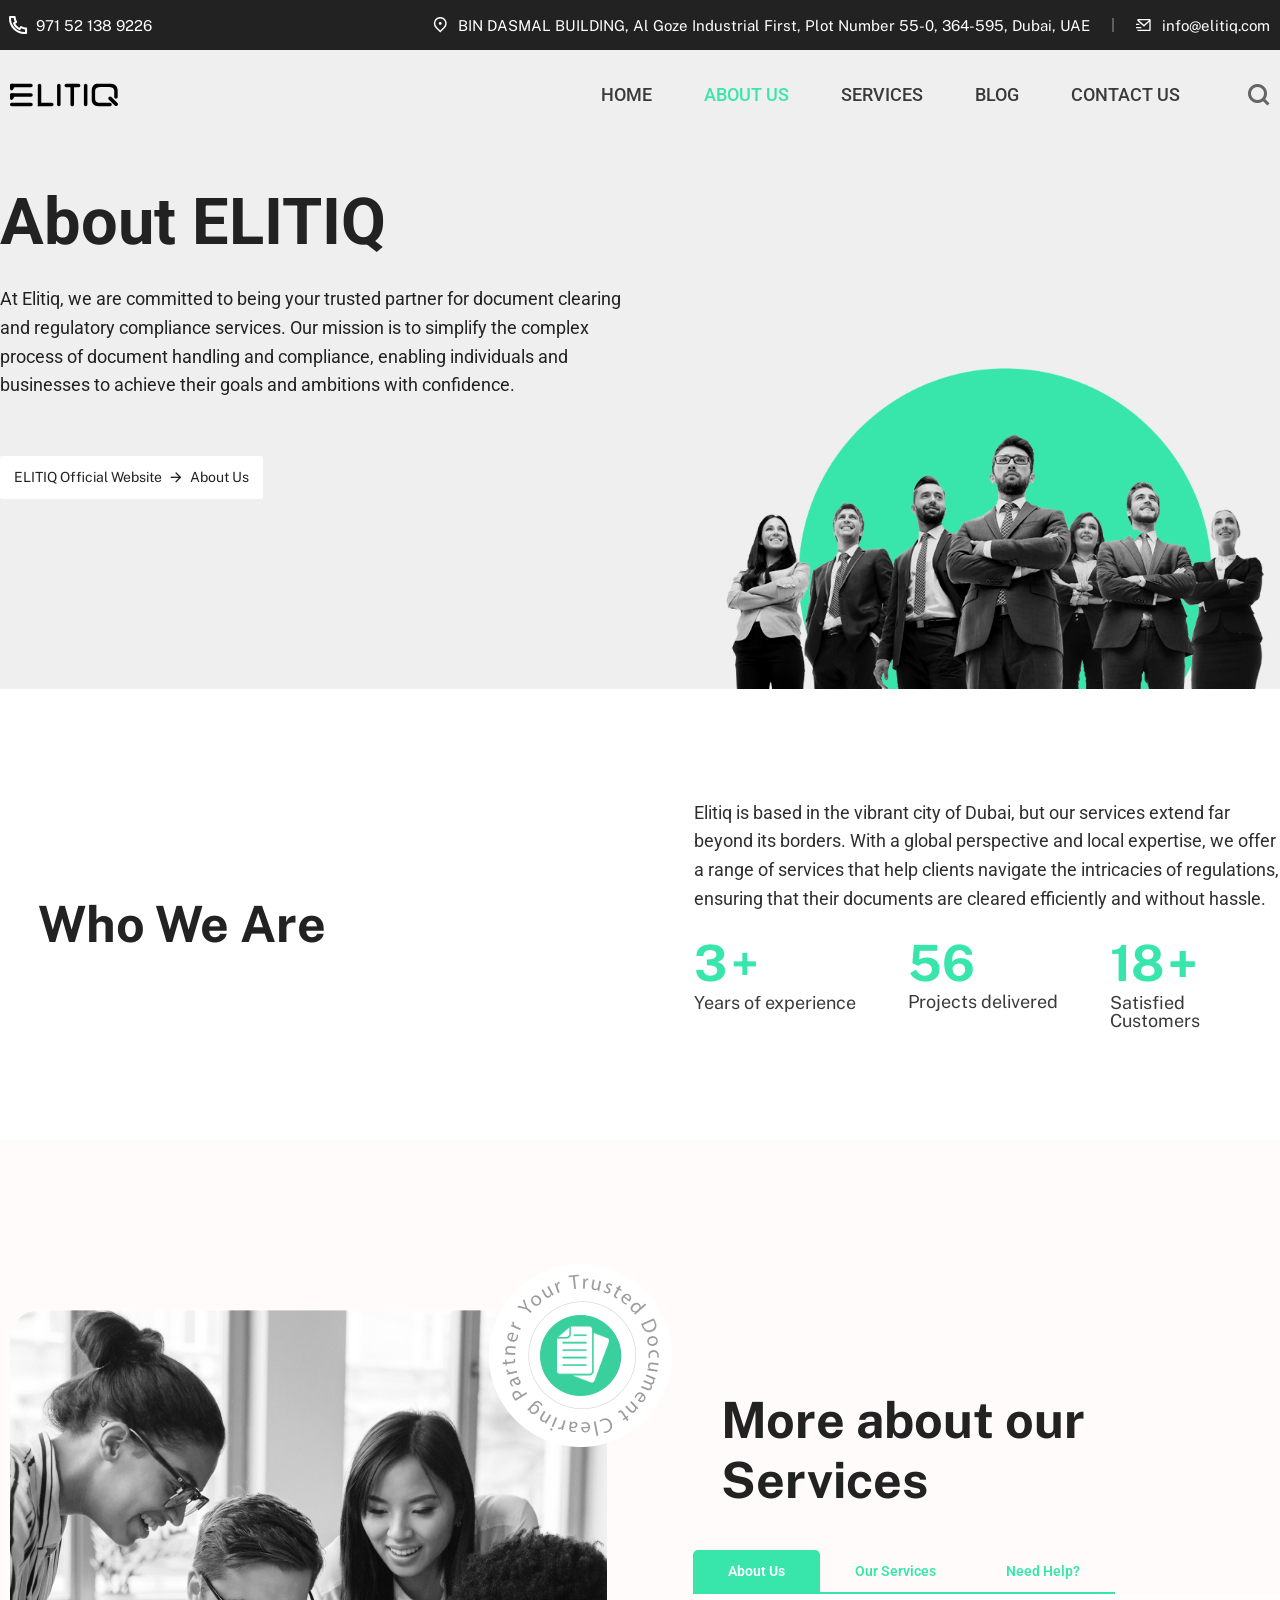
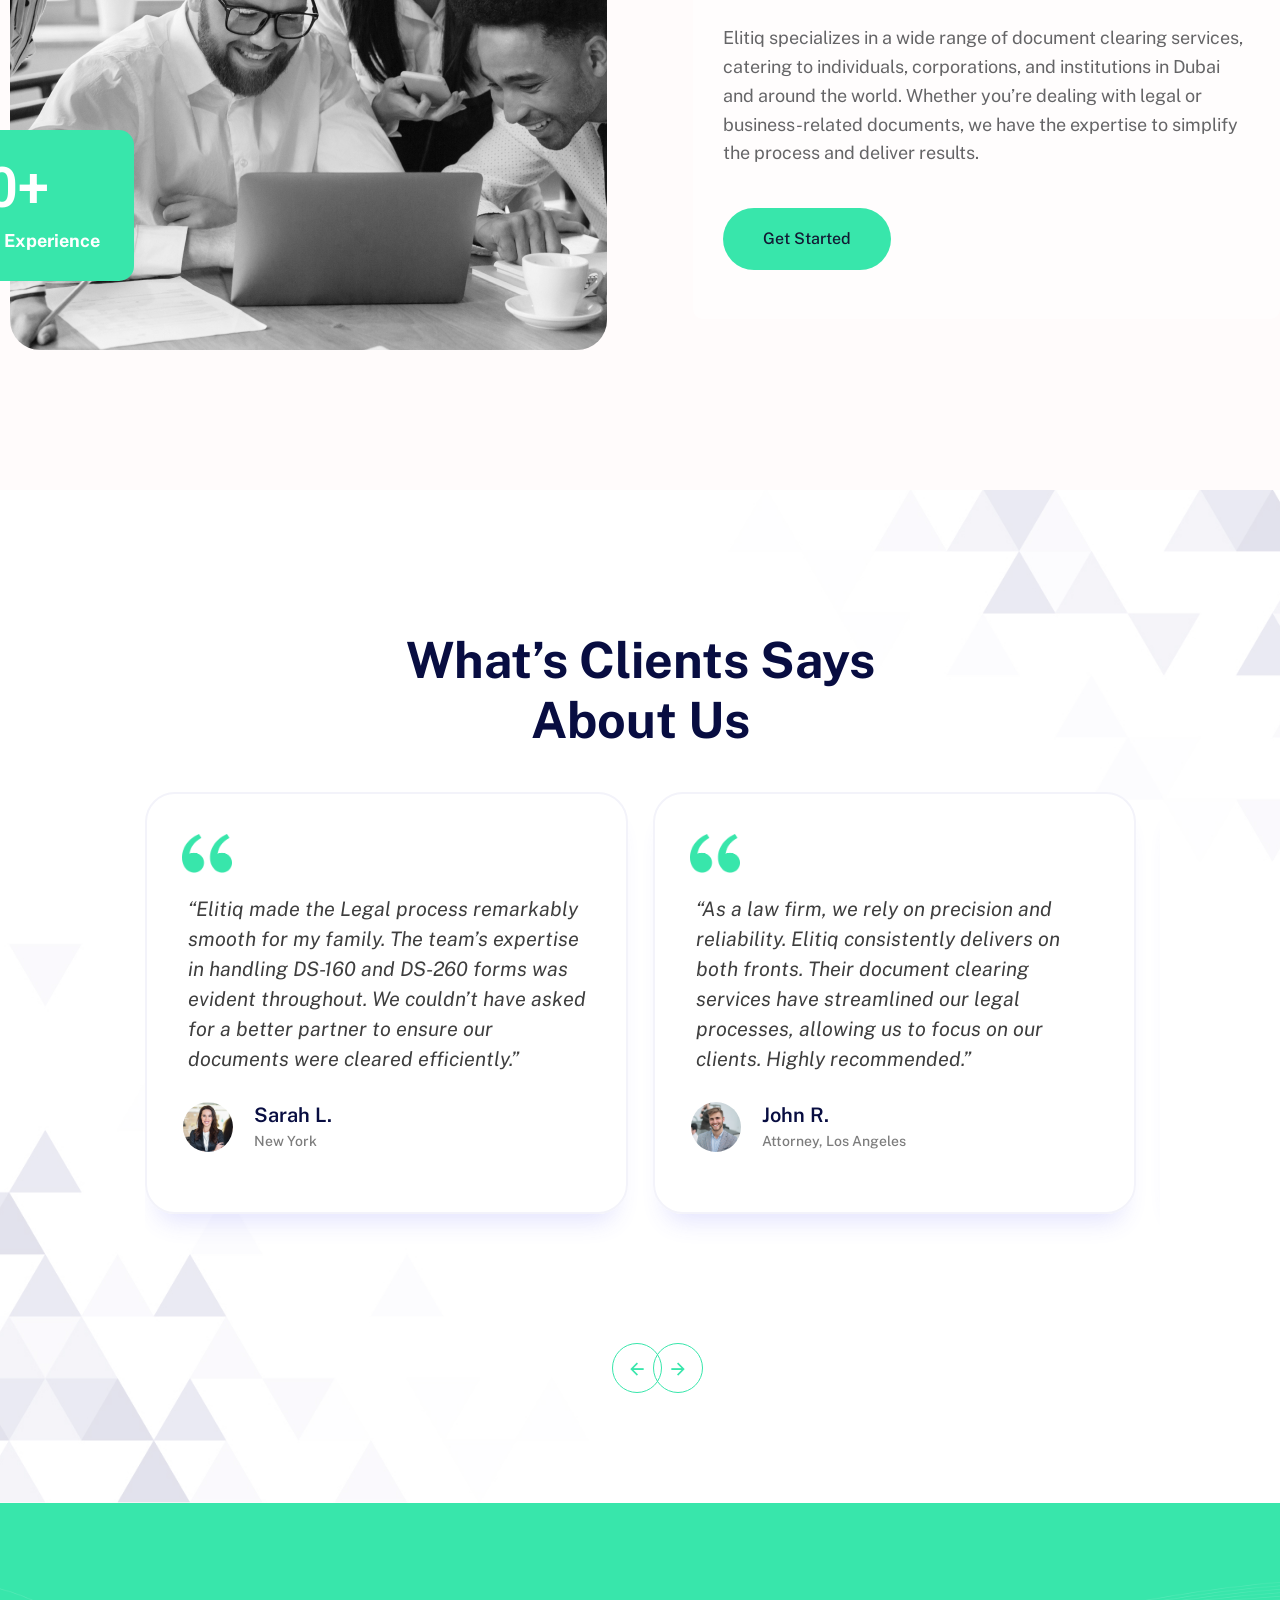
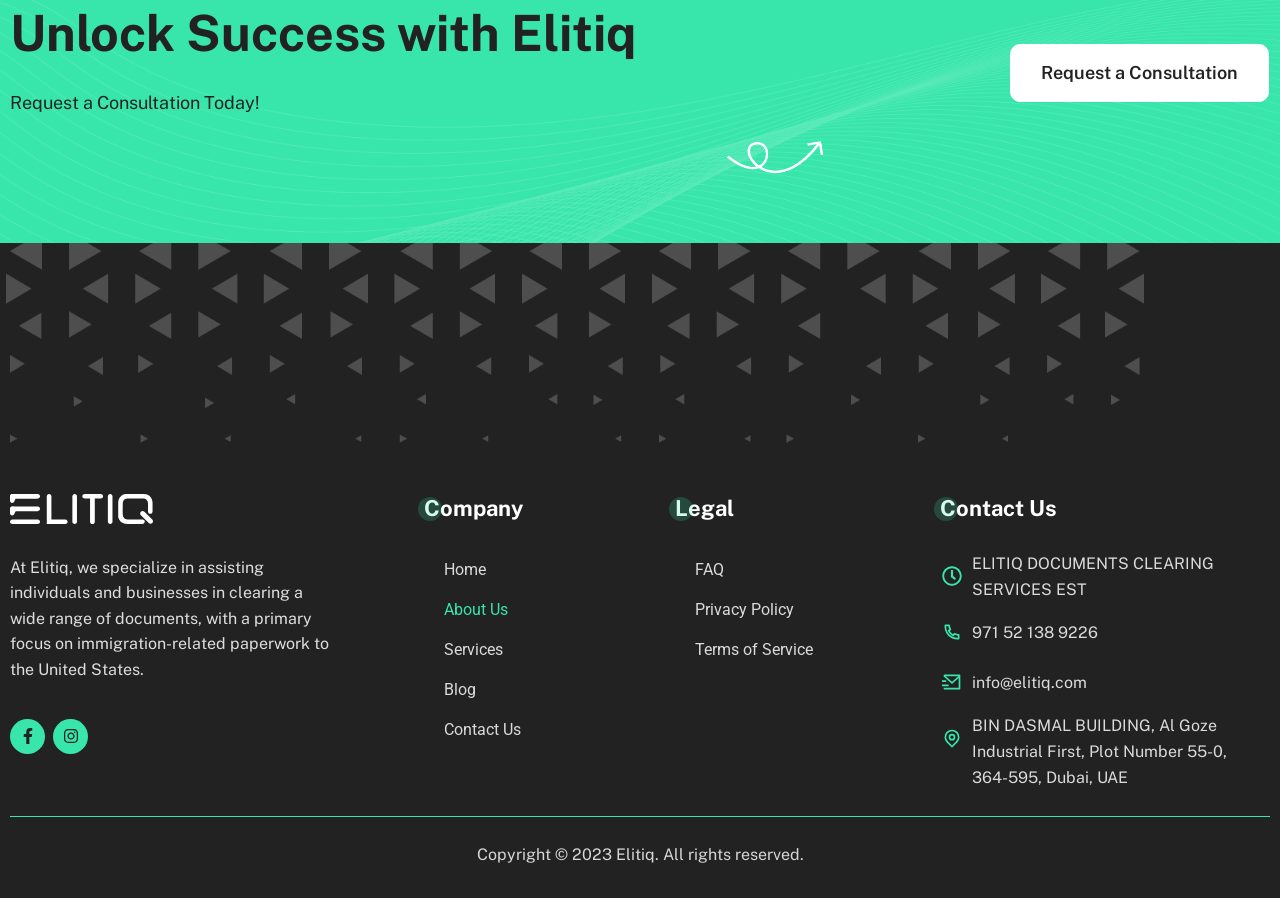
==== commit 8b16db34: "Add plesk branch with root-absolute asset paths Strip the /ELITIQ GitHub Pages subpath prefix so the" ====
--- a/about-us/index.html
+++ b/about-us/index.html
@@ -4,23 +4,23 @@
 	<meta charset="UTF-8" />
 	<meta name="viewport" content="width=device-width, initial-scale=1" />
 	<link rel="profile" href="https://gmpg.org/xfn/11" />
-	<link rel="pingback" href="/ELITIQ/xmlrpc.php" />
+	<link rel="pingback" href="/xmlrpc.php" />
 	
 	<title>Elitiq - About us</title>
 
 		<!-- All in One SEO 4.9.3 - aioseo.com -->
 	<meta name="description" content="At Elitiq, we are committed to being your trusted partner for document clearing and regulatory compliance services. Our mission is to simplify the complex process of document handling and compliance, enabling individuals and businesses to achieve their goals and ambitions with confidence." />
 	<meta name="robots" content="max-image-preview:large" />
-	<link rel="canonical" href="/ELITIQ/about-us/" />
+	<link rel="canonical" href="/about-us/" />
 	<meta name="generator" content="All in One SEO (AIOSEO) 4.9.3" />
 		<meta property="og:locale" content="en_US" />
 		<meta property="og:site_name" content="ELITIQ Official Website -" />
 		<meta property="og:type" content="article" />
 		<meta property="og:title" content="Elitiq - About us" />
 		<meta property="og:description" content="At Elitiq, we are committed to being your trusted partner for document clearing and regulatory compliance services. Our mission is to simplify the complex process of document handling and compliance, enabling individuals and businesses to achieve their goals and ambitions with confidence." />
-		<meta property="og:url" content="/ELITIQ/about-us/" />
-		<meta property="og:image" content="/ELITIQ/wp-content/uploads/2023/11/share-image-elitiq.png" />
-		<meta property="og:image:secure_url" content="/ELITIQ/wp-content/uploads/2023/11/share-image-elitiq.png" />
+		<meta property="og:url" content="/about-us/" />
+		<meta property="og:image" content="/wp-content/uploads/2023/11/share-image-elitiq.png" />
+		<meta property="og:image:secure_url" content="/wp-content/uploads/2023/11/share-image-elitiq.png" />
 		<meta property="og:image:width" content="1200" />
 		<meta property="og:image:height" content="630" />
 		<meta property="article:published_time" content="2022-10-11T08:22:44+00:00" />
@@ -28,17 +28,17 @@
 		<meta name="twitter:card" content="summary_large_image" />
 		<meta name="twitter:title" content="Elitiq - About us" />
 		<meta name="twitter:description" content="At Elitiq, we are committed to being your trusted partner for document clearing and regulatory compliance services. Our mission is to simplify the complex process of document handling and compliance, enabling individuals and businesses to achieve their goals and ambitions with confidence." />
-		<meta name="twitter:image" content="/ELITIQ/wp-content/uploads/2023/11/share-image-elitiq.png" />
+		<meta name="twitter:image" content="/wp-content/uploads/2023/11/share-image-elitiq.png" />
 		<script type="application/ld+json" class="aioseo-schema">
-			{"@context":"https:\/\/schema.org","@graph":[{"@type":"BreadcrumbList","@id":"https:\/\/elitiq.com\/about-us\/#breadcrumblist","itemListElement":[{"@type":"ListItem","@id":"https:\/\/elitiq.com#listItem","position":1,"name":"Home","item":"https:\/\/elitiq.com","nextItem":{"@type":"ListItem","@id":"https:\/\/elitiq.com\/about-us\/#listItem","name":"About Us"}},{"@type":"ListItem","@id":"https:\/\/elitiq.com\/about-us\/#listItem","position":2,"name":"About Us","previousItem":{"@type":"ListItem","@id":"https:\/\/elitiq.com#listItem","name":"Home"}}]},{"@type":"Organization","@id":"https:\/\/elitiq.com\/#organization","name":"My Blog","url":"https:\/\/elitiq.com\/","logo":{"@type":"ImageObject","url":"https:\/\/elitiq.com\/ELITIQ/wp-content\/uploads\/2023\/02\/elitiq-logo.svg","@id":"https:\/\/elitiq.com\/about-us\/#organizationLogo"},"image":{"@id":"https:\/\/elitiq.com\/about-us\/#organizationLogo"}},{"@type":"WebPage","@id":"https:\/\/elitiq.com\/about-us\/#webpage","url":"https:\/\/elitiq.com\/about-us\/","name":"Elitiq - About us","description":"At Elitiq, we are committed to being your trusted partner for document clearing and regulatory compliance services. Our mission is to simplify the complex process of document handling and compliance, enabling individuals and businesses to achieve their goals and ambitions with confidence.","inLanguage":"en-US","isPartOf":{"@id":"https:\/\/elitiq.com\/#website"},"breadcrumb":{"@id":"https:\/\/elitiq.com\/about-us\/#breadcrumblist"},"image":{"@type":"ImageObject","url":"https:\/\/elitiq.com\/ELITIQ/wp-content\/uploads\/2023\/11\/share-image-elitiq.png","@id":"https:\/\/elitiq.com\/about-us\/#mainImage","width":1200,"height":630},"primaryImageOfPage":{"@id":"https:\/\/elitiq.com\/about-us\/#mainImage"},"datePublished":"2022-10-11T08:22:44+00:00","dateModified":"2024-07-29T13:23:46+00:00"},{"@type":"WebSite","@id":"https:\/\/elitiq.com\/#website","url":"https:\/\/elitiq.com\/","name":"My Blog","inLanguage":"en-US","publisher":{"@id":"https:\/\/elitiq.com\/#organization"}}]}
+			{"@context":"https:\/\/schema.org","@graph":[{"@type":"BreadcrumbList","@id":"https:\/\/elitiq.com\/about-us\/#breadcrumblist","itemListElement":[{"@type":"ListItem","@id":"https:\/\/elitiq.com#listItem","position":1,"name":"Home","item":"https:\/\/elitiq.com","nextItem":{"@type":"ListItem","@id":"https:\/\/elitiq.com\/about-us\/#listItem","name":"About Us"}},{"@type":"ListItem","@id":"https:\/\/elitiq.com\/about-us\/#listItem","position":2,"name":"About Us","previousItem":{"@type":"ListItem","@id":"https:\/\/elitiq.com#listItem","name":"Home"}}]},{"@type":"Organization","@id":"https:\/\/elitiq.com\/#organization","name":"My Blog","url":"https:\/\/elitiq.com\/","logo":{"@type":"ImageObject","url":"https:\/\/elitiq.com\/wp-content\/uploads\/2023\/02\/elitiq-logo.svg","@id":"https:\/\/elitiq.com\/about-us\/#organizationLogo"},"image":{"@id":"https:\/\/elitiq.com\/about-us\/#organizationLogo"}},{"@type":"WebPage","@id":"https:\/\/elitiq.com\/about-us\/#webpage","url":"https:\/\/elitiq.com\/about-us\/","name":"Elitiq - About us","description":"At Elitiq, we are committed to being your trusted partner for document clearing and regulatory compliance services. Our mission is to simplify the complex process of document handling and compliance, enabling individuals and businesses to achieve their goals and ambitions with confidence.","inLanguage":"en-US","isPartOf":{"@id":"https:\/\/elitiq.com\/#website"},"breadcrumb":{"@id":"https:\/\/elitiq.com\/about-us\/#breadcrumblist"},"image":{"@type":"ImageObject","url":"https:\/\/elitiq.com\/wp-content\/uploads\/2023\/11\/share-image-elitiq.png","@id":"https:\/\/elitiq.com\/about-us\/#mainImage","width":1200,"height":630},"primaryImageOfPage":{"@id":"https:\/\/elitiq.com\/about-us\/#mainImage"},"datePublished":"2022-10-11T08:22:44+00:00","dateModified":"2024-07-29T13:23:46+00:00"},{"@type":"WebSite","@id":"https:\/\/elitiq.com\/#website","url":"https:\/\/elitiq.com\/","name":"My Blog","inLanguage":"en-US","publisher":{"@id":"https:\/\/elitiq.com\/#organization"}}]}
 		</script>
 		<!-- All in One SEO -->
 
 <link rel='dns-prefetch' href='//fonts.googleapis.com' />
-<link rel="alternate" type="application/rss+xml" title="ELITIQ Official Website &raquo; Feed" href="/ELITIQ/feed/" />
-<link rel="alternate" type="application/rss+xml" title="ELITIQ Official Website &raquo; Comments Feed" href="/ELITIQ/comments/feed/" />
-<link rel="alternate" title="oEmbed (JSON)" type="application/json+oembed" href="/ELITIQ/wp-json/oembed/1.0/embed?url=https%3A%2F%2Felitiq.com%2Fabout-us%2F" />
-<link rel="alternate" title="oEmbed (XML)" type="text/xml+oembed" href="/ELITIQ/wp-json/oembed/1.0/embed?url=https%3A%2F%2Felitiq.com%2Fabout-us%2F&#038;format=xml" />
+<link rel="alternate" type="application/rss+xml" title="ELITIQ Official Website &raquo; Feed" href="/feed/" />
+<link rel="alternate" type="application/rss+xml" title="ELITIQ Official Website &raquo; Comments Feed" href="/comments/feed/" />
+<link rel="alternate" title="oEmbed (JSON)" type="application/json+oembed" href="/wp-json/oembed/1.0/embed?url=https%3A%2F%2Felitiq.com%2Fabout-us%2F" />
+<link rel="alternate" title="oEmbed (XML)" type="text/xml+oembed" href="/wp-json/oembed/1.0/embed?url=https%3A%2F%2Felitiq.com%2Fabout-us%2F&#038;format=xml" />
 		<!-- This site uses the Google Analytics by MonsterInsights plugin v9.11.1 - Using Analytics tracking - https://www.monsterinsights.com/ -->
 		<!-- Note: MonsterInsights is not currently configured on this site. The site owner needs to authenticate with Google Analytics in the MonsterInsights settings panel. -->
 					<!-- No tracking code set -->
@@ -47,7 +47,7 @@
 img:is([sizes=auto i],[sizes^="auto," i]){contain-intrinsic-size:3000px 1500px}
 /*# sourceURL=wp-img-auto-sizes-contain-inline-css */
 </style>
-<link rel='stylesheet' id='hfe-widgets-style-css' href='/ELITIQ/wp-content/plugins/rs-header-footer-elementor/inc/widgets-css/frontend.css?ver=1.0.0' media='all' />
+<link rel='stylesheet' id='hfe-widgets-style-css' href='/wp-content/plugins/rs-header-footer-elementor/inc/widgets-css/frontend.css?ver=1.0.0' media='all' />
 <style id="wp-emoji-styles-inline-css">
 
 	img.wp-smiley, img.emoji {
@@ -66,9 +66,9 @@
 <style id="classic-theme-styles-inline-css">
 /*! This file is auto-generated */
 .wp-block-button__link{color:#fff;background-color:#32373c;border-radius:9999px;box-shadow:none;text-decoration:none;padding:calc(.667em + 2px) calc(1.333em + 2px);font-size:1.125em}.wp-block-file__button{background:#32373c;color:#fff;text-decoration:none}
-/*# sourceURL=/ELITIQ/wp-includes/css/classic-themes.min.css */
+/*# sourceURL=/wp-includes/css/classic-themes.min.css */
 </style>
-<link rel='stylesheet' id='aioseo/css/src/vue/standalone/blocks/table-of-contents/global.scss-css' href='/ELITIQ/wp-content/plugins/all-in-one-seo-pack/dist/Lite/assets/css/table-of-contents/global.e90f6d47.css?ver=4.9.3' media='all' />
+<link rel='stylesheet' id='aioseo/css/src/vue/standalone/blocks/table-of-contents/global.scss-css' href='/wp-content/plugins/all-in-one-seo-pack/dist/Lite/assets/css/table-of-contents/global.e90f6d47.css?ver=4.9.3' media='all' />
 <style id="global-styles-inline-css">
 :root{--wp--preset--aspect-ratio--square: 1;--wp--preset--aspect-ratio--4-3: 4/3;--wp--preset--aspect-ratio--3-4: 3/4;--wp--preset--aspect-ratio--3-2: 3/2;--wp--preset--aspect-ratio--2-3: 2/3;--wp--preset--aspect-ratio--16-9: 16/9;--wp--preset--aspect-ratio--9-16: 9/16;--wp--preset--color--black: #000000;--wp--preset--color--cyan-bluish-gray: #abb8c3;--wp--preset--color--white: #ffffff;--wp--preset--color--pale-pink: #f78da7;--wp--preset--color--vivid-red: #cf2e2e;--wp--preset--color--luminous-vivid-orange: #ff6900;--wp--preset--color--luminous-vivid-amber: #fcb900;--wp--preset--color--light-green-cyan: #7bdcb5;--wp--preset--color--vivid-green-cyan: #00d084;--wp--preset--color--pale-cyan-blue: #8ed1fc;--wp--preset--color--vivid-cyan-blue: #0693e3;--wp--preset--color--vivid-purple: #9b51e0;--wp--preset--gradient--vivid-cyan-blue-to-vivid-purple: linear-gradient(135deg,rgb(6,147,227) 0%,rgb(155,81,224) 100%);--wp--preset--gradient--light-green-cyan-to-vivid-green-cyan: linear-gradient(135deg,rgb(122,220,180) 0%,rgb(0,208,130) 100%);--wp--preset--gradient--luminous-vivid-amber-to-luminous-vivid-orange: linear-gradient(135deg,rgb(252,185,0) 0%,rgb(255,105,0) 100%);--wp--preset--gradient--luminous-vivid-orange-to-vivid-red: linear-gradient(135deg,rgb(255,105,0) 0%,rgb(207,46,46) 100%);--wp--preset--gradient--very-light-gray-to-cyan-bluish-gray: linear-gradient(135deg,rgb(238,238,238) 0%,rgb(169,184,195) 100%);--wp--preset--gradient--cool-to-warm-spectrum: linear-gradient(135deg,rgb(74,234,220) 0%,rgb(151,120,209) 20%,rgb(207,42,186) 40%,rgb(238,44,130) 60%,rgb(251,105,98) 80%,rgb(254,248,76) 100%);--wp--preset--gradient--blush-light-purple: linear-gradient(135deg,rgb(255,206,236) 0%,rgb(152,150,240) 100%);--wp--preset--gradient--blush-bordeaux: linear-gradient(135deg,rgb(254,205,165) 0%,rgb(254,45,45) 50%,rgb(107,0,62) 100%);--wp--preset--gradient--luminous-dusk: linear-gradient(135deg,rgb(255,203,112) 0%,rgb(199,81,192) 50%,rgb(65,88,208) 100%);--wp--preset--gradient--pale-ocean: linear-gradient(135deg,rgb(255,245,203) 0%,rgb(182,227,212) 50%,rgb(51,167,181) 100%);--wp--preset--gradient--electric-grass: linear-gradient(135deg,rgb(202,248,128) 0%,rgb(113,206,126) 100%);--wp--preset--gradient--midnight: linear-gradient(135deg,rgb(2,3,129) 0%,rgb(40,116,252) 100%);--wp--preset--font-size--small: 13px;--wp--preset--font-size--medium: 20px;--wp--preset--font-size--large: 36px;--wp--preset--font-size--x-large: 42px;--wp--preset--spacing--20: 0.44rem;--wp--preset--spacing--30: 0.67rem;--wp--preset--spacing--40: 1rem;--wp--preset--spacing--50: 1.5rem;--wp--preset--spacing--60: 2.25rem;--wp--preset--spacing--70: 3.38rem;--wp--preset--spacing--80: 5.06rem;--wp--preset--shadow--natural: 6px 6px 9px rgba(0, 0, 0, 0.2);--wp--preset--shadow--deep: 12px 12px 50px rgba(0, 0, 0, 0.4);--wp--preset--shadow--sharp: 6px 6px 0px rgba(0, 0, 0, 0.2);--wp--preset--shadow--outlined: 6px 6px 0px -3px rgb(255, 255, 255), 6px 6px rgb(0, 0, 0);--wp--preset--shadow--crisp: 6px 6px 0px rgb(0, 0, 0);}.wp-block-button{--wp--preset--dimension--25: 25%;--wp--preset--dimension--50: 50%;--wp--preset--dimension--75: 75%;--wp--preset--dimension--100: 100%;}:where(body) { margin: 0; }:where(.is-layout-flex){gap: 0.5em;}:where(.is-layout-grid){gap: 0.5em;}body .is-layout-flex{display: flex;}.is-layout-flex{flex-wrap: wrap;align-items: center;}.is-layout-flex > :is(*, div){margin: 0;}body .is-layout-grid{display: grid;}.is-layout-grid > :is(*, div){margin: 0;}body{padding-top: 0px;padding-right: 0px;padding-bottom: 0px;padding-left: 0px;}:root :where(.wp-element-button, .wp-block-button__link){background-color: #32373c;border-width: 0;color: #fff;font-family: inherit;font-size: inherit;font-style: inherit;font-weight: inherit;letter-spacing: inherit;line-height: inherit;padding-top: calc(0.667em + 2px);padding-right: calc(1.333em + 2px);padding-bottom: calc(0.667em + 2px);padding-left: calc(1.333em + 2px);text-decoration: none;text-transform: inherit;}.has-black-color{color: var(--wp--preset--color--black) !important;}.has-cyan-bluish-gray-color{color: var(--wp--preset--color--cyan-bluish-gray) !important;}.has-white-color{color: var(--wp--preset--color--white) !important;}.has-pale-pink-color{color: var(--wp--preset--color--pale-pink) !important;}.has-vivid-red-color{color: var(--wp--preset--color--vivid-red) !important;}.has-luminous-vivid-orange-color{color: var(--wp--preset--color--luminous-vivid-orange) !important;}.has-luminous-vivid-amber-color{color: var(--wp--preset--color--luminous-vivid-amber) !important;}.has-light-green-cyan-color{color: var(--wp--preset--color--light-green-cyan) !important;}.has-vivid-green-cyan-color{color: var(--wp--preset--color--vivid-green-cyan) !important;}.has-pale-cyan-blue-color{color: var(--wp--preset--color--pale-cyan-blue) !important;}.has-vivid-cyan-blue-color{color: var(--wp--preset--color--vivid-cyan-blue) !important;}.has-vivid-purple-color{color: var(--wp--preset--color--vivid-purple) !important;}.has-black-background-color{background-color: var(--wp--preset--color--black) !important;}.has-cyan-bluish-gray-background-color{background-color: var(--wp--preset--color--cyan-bluish-gray) !important;}.has-white-background-color{background-color: var(--wp--preset--color--white) !important;}.has-pale-pink-background-color{background-color: var(--wp--preset--color--pale-pink) !important;}.has-vivid-red-background-color{background-color: var(--wp--preset--color--vivid-red) !important;}.has-luminous-vivid-orange-background-color{background-color: var(--wp--preset--color--luminous-vivid-orange) !important;}.has-luminous-vivid-amber-background-color{background-color: var(--wp--preset--color--luminous-vivid-amber) !important;}.has-light-green-cyan-background-color{background-color: var(--wp--preset--color--light-green-cyan) !important;}.has-vivid-green-cyan-background-color{background-color: var(--wp--preset--color--vivid-green-cyan) !important;}.has-pale-cyan-blue-background-color{background-color: var(--wp--preset--color--pale-cyan-blue) !important;}.has-vivid-cyan-blue-background-color{background-color: var(--wp--preset--color--vivid-cyan-blue) !important;}.has-vivid-purple-background-color{background-color: var(--wp--preset--color--vivid-purple) !important;}.has-black-border-color{border-color: var(--wp--preset--color--black) !important;}.has-cyan-bluish-gray-border-color{border-color: var(--wp--preset--color--cyan-bluish-gray) !important;}.has-white-border-color{border-color: var(--wp--preset--color--white) !important;}.has-pale-pink-border-color{border-color: var(--wp--preset--color--pale-pink) !important;}.has-vivid-red-border-color{border-color: var(--wp--preset--color--vivid-red) !important;}.has-luminous-vivid-orange-border-color{border-color: var(--wp--preset--color--luminous-vivid-orange) !important;}.has-luminous-vivid-amber-border-color{border-color: var(--wp--preset--color--luminous-vivid-amber) !important;}.has-light-green-cyan-border-color{border-color: var(--wp--preset--color--light-green-cyan) !important;}.has-vivid-green-cyan-border-color{border-color: var(--wp--preset--color--vivid-green-cyan) !important;}.has-pale-cyan-blue-border-color{border-color: var(--wp--preset--color--pale-cyan-blue) !important;}.has-vivid-cyan-blue-border-color{border-color: var(--wp--preset--color--vivid-cyan-blue) !important;}.has-vivid-purple-border-color{border-color: var(--wp--preset--color--vivid-purple) !important;}.has-vivid-cyan-blue-to-vivid-purple-gradient-background{background: var(--wp--preset--gradient--vivid-cyan-blue-to-vivid-purple) !important;}.has-light-green-cyan-to-vivid-green-cyan-gradient-background{background: var(--wp--preset--gradient--light-green-cyan-to-vivid-green-cyan) !important;}.has-luminous-vivid-amber-to-luminous-vivid-orange-gradient-background{background: var(--wp--preset--gradient--luminous-vivid-amber-to-luminous-vivid-orange) !important;}.has-luminous-vivid-orange-to-vivid-red-gradient-background{background: var(--wp--preset--gradient--luminous-vivid-orange-to-vivid-red) !important;}.has-very-light-gray-to-cyan-bluish-gray-gradient-background{background: var(--wp--preset--gradient--very-light-gray-to-cyan-bluish-gray) !important;}.has-cool-to-warm-spectrum-gradient-background{background: var(--wp--preset--gradient--cool-to-warm-spectrum) !important;}.has-blush-light-purple-gradient-background{background: var(--wp--preset--gradient--blush-light-purple) !important;}.has-blush-bordeaux-gradient-background{background: var(--wp--preset--gradient--blush-bordeaux) !important;}.has-luminous-dusk-gradient-background{background: var(--wp--preset--gradient--luminous-dusk) !important;}.has-pale-ocean-gradient-background{background: var(--wp--preset--gradient--pale-ocean) !important;}.has-electric-grass-gradient-background{background: var(--wp--preset--gradient--electric-grass) !important;}.has-midnight-gradient-background{background: var(--wp--preset--gradient--midnight) !important;}.has-small-font-size{font-size: var(--wp--preset--font-size--small) !important;}.has-medium-font-size{font-size: var(--wp--preset--font-size--medium) !important;}.has-large-font-size{font-size: var(--wp--preset--font-size--large) !important;}.has-x-large-font-size{font-size: var(--wp--preset--font-size--x-large) !important;}
 :root :where(.wp-block-icon svg){width: 24px;}
@@ -80,17 +80,17 @@
 :root :where(.wp-block-pullquote){font-size: 1.5em;line-height: 1.6;}
 /*# sourceURL=global-styles-inline-css */
 </style>
-<link rel='stylesheet' id='contact-form-7-css' href='/ELITIQ/wp-content/plugins/contact-form-7/includes/css/styles.css?ver=6.1.4' media='all' />
-<link rel='stylesheet' id='rs-plugin-settings-css' href='/ELITIQ/wp-content/plugins/revslider/public/assets/css/rs6.css?ver=6.4.2' media='all' />
+<link rel='stylesheet' id='contact-form-7-css' href='/wp-content/plugins/contact-form-7/includes/css/styles.css?ver=6.1.4' media='all' />
+<link rel='stylesheet' id='rs-plugin-settings-css' href='/wp-content/plugins/revslider/public/assets/css/rs6.css?ver=6.4.2' media='all' />
 <style id="rs-plugin-settings-inline-css">
 #rs-demo-id {}
 /*# sourceURL=rs-plugin-settings-inline-css */
 </style>
-<link rel='stylesheet' id='hfe-style-css' href='/ELITIQ/wp-content/plugins/rs-header-footer-elementor/assets/css/header-footer-elementor.css?ver=1.0.0' media='all' />
-<link rel='stylesheet' id='elementor-frontend-css' href='/ELITIQ/wp-content/plugins/elementor/assets/css/frontend.min.css?ver=3.34.2' media='all' />
+<link rel='stylesheet' id='hfe-style-css' href='/wp-content/plugins/rs-header-footer-elementor/assets/css/header-footer-elementor.css?ver=1.0.0' media='all' />
+<link rel='stylesheet' id='elementor-frontend-css' href='/wp-content/plugins/elementor/assets/css/frontend.min.css?ver=3.34.2' media='all' />
 <style id="elementor-frontend-inline-css">
 .elementor-kit-8{--e-global-color-primary:#38E6AB;--e-global-color-secondary:#38E6AB;--e-global-color-text:#2F2F2F;--e-global-color-accent:#1A73E9;--e-global-color-c1bd781:#222222;--e-global-typography-primary-font-family:"Roboto";--e-global-typography-primary-font-weight:600;--e-global-typography-secondary-font-family:"Roboto Slab";--e-global-typography-secondary-font-weight:400;--e-global-typography-text-font-family:"Roboto";--e-global-typography-text-font-weight:400;--e-global-typography-accent-font-family:"Roboto";--e-global-typography-accent-font-weight:500;}.elementor-section.elementor-section-boxed > .elementor-container{max-width:1140px;}.e-con{--container-max-width:1140px;}.elementor-widget:not(:last-child){margin-block-end:20px;}.elementor-element{--widgets-spacing:20px 20px;--widgets-spacing-row:20px;--widgets-spacing-column:20px;}{}h1.entry-title{display:var(--page-title-display);}@media(max-width:1024px){.elementor-section.elementor-section-boxed > .elementor-container{max-width:1024px;}.e-con{--container-max-width:1024px;}}@media(max-width:767px){.elementor-section.elementor-section-boxed > .elementor-container{max-width:767px;}.e-con{--container-max-width:767px;}}
-.elementor-27286 .elementor-element.elementor-element-7510553:not(.elementor-motion-effects-element-type-background), .elementor-27286 .elementor-element.elementor-element-7510553 > .elementor-motion-effects-container > .elementor-motion-effects-layer{background-color:#EFEFEF;background-image:url("/ELITIQ/wp-content/uploads/2023/11/elitiq-about-ph_02.jpg");background-position:bottom right;background-repeat:no-repeat;background-size:45% auto;}.elementor-27286 .elementor-element.elementor-element-7510553{transition:background 0.3s, border 0.3s, border-radius 0.3s, box-shadow 0.3s;margin-top:0px;margin-bottom:0px;padding:120px 0px 120px 0px;}.elementor-27286 .elementor-element.elementor-element-7510553 > .elementor-background-overlay{transition:background 0.3s, border-radius 0.3s, opacity 0.3s;}.elementor-27286 .elementor-element.elementor-element-1c36c3d > .elementor-element-populated{padding:0px 0px 0px 0px;}.elementor-widget-page-title .elementor-heading-title, .elementor-widget-page-title .hfe-page-title{font-family:var( --e-global-typography-primary-font-family ), Sans-serif;font-weight:var( --e-global-typography-primary-font-weight );}.elementor-widget-page-title .elementor-heading-title, .elementor-widget-page-title .hfe-page-title a{color:var( --e-global-color-primary );}.elementor-widget-page-title .hfe-page-title-icon i{color:var( --e-global-color-primary );}.elementor-widget-page-title .hfe-page-title-icon svg{fill:var( --e-global-color-primary );}.elementor-27286 .elementor-element.elementor-element-0e332ec .hfe-page-title:before{background-color:#00204A00;}.elementor-27286 .elementor-element.elementor-element-0e332ec .elementor-heading-title, .elementor-27286 .elementor-element.elementor-element-0e332ec .hfe-page-title{font-size:65px;font-weight:700;}.elementor-27286 .elementor-element.elementor-element-0e332ec .elementor-heading-title, .elementor-27286 .elementor-element.elementor-element-0e332ec .hfe-page-title a{color:var( --e-global-color-c1bd781 );}.elementor-27286 .elementor-element.elementor-element-0e332ec .hfe-page-title-icon i{color:var( --e-global-color-c1bd781 );}.elementor-27286 .elementor-element.elementor-element-0e332ec .hfe-page-title-icon svg{fill:var( --e-global-color-c1bd781 );}.elementor-widget-text-editor{font-family:var( --e-global-typography-text-font-family ), Sans-serif;font-weight:var( --e-global-typography-text-font-weight );color:var( --e-global-color-text );}.elementor-widget-text-editor.elementor-drop-cap-view-stacked .elementor-drop-cap{background-color:var( --e-global-color-primary );}.elementor-widget-text-editor.elementor-drop-cap-view-framed .elementor-drop-cap, .elementor-widget-text-editor.elementor-drop-cap-view-default .elementor-drop-cap{color:var( --e-global-color-primary );border-color:var( --e-global-color-primary );}.elementor-27286 .elementor-element.elementor-element-f62507c{font-size:18px;font-weight:400;color:var( --e-global-color-c1bd781 );}.elementor-27286 .elementor-element.elementor-element-b5bad69 .breadcrumb-area{background-color:#FFFFFF;text-align:left;margin:0px 0px 0px 0px;padding:10px 0px 10px 0px;}.elementor-27286 .elementor-element.elementor-element-b5bad69 > .elementor-widget-container{margin:10px 0px 0px 0px;padding:0px 0px 0px 0px;}.elementor-27286 .elementor-element.elementor-element-b5bad69 .breadcrumb-area, .elementor-27286 .elementor-element.elementor-element-b5bad69 .breadcrumb-area span{color:var( --e-global-color-c1bd781 );}.elementor-27286 .elementor-element.elementor-element-b5bad69 .breadcrumb-area span a span{color:var( --e-global-color-c1bd781 );}.elementor-27286 .elementor-element.elementor-element-b5bad69 .breadcrumb-area.style3 span:after{color:#FFFFFF;}.elementor-27286 .elementor-element.elementor-element-b5bad69 .breadcrumb-area span{padding:0px 7px 0px 4px;}.elementor-27286 .elementor-element.elementor-element-875227e{padding:110px 0px 110px 0px;z-index:4;}.elementor-bc-flex-widget .elementor-27286 .elementor-element.elementor-element-4aa1e46.elementor-column .elementor-widget-wrap{align-items:center;}.elementor-27286 .elementor-element.elementor-element-4aa1e46.elementor-column.elementor-element[data-element_type="column"] > .elementor-widget-wrap.elementor-element-populated{align-content:center;align-items:center;}.elementor-27286 .elementor-element.elementor-element-b337dca .prelements-heading .title-inner .title{color:var( --e-global-color-c1bd781 );margin:0px 0px 0px 0px;padding:19px 80px 0px 28px;}.elementor-27286 .elementor-element.elementor-element-b337dca .prelements-heading.style4 .title-inner .title:before{display:none !important;}.elementor-27286 .elementor-element.elementor-element-b337dca .prelements-heading.style4 .title-inner .title:after{display:none !important;}.elementor-bc-flex-widget .elementor-27286 .elementor-element.elementor-element-42fba72.elementor-column .elementor-widget-wrap{align-items:center;}.elementor-27286 .elementor-element.elementor-element-42fba72.elementor-column.elementor-element[data-element_type="column"] > .elementor-widget-wrap.elementor-element-populated{align-content:center;align-items:center;}.elementor-27286 .elementor-element.elementor-element-42fba72 > .elementor-element-populated{padding:0px 0px 0px 50px;}.elementor-27286 .elementor-element.elementor-element-9617c7f > .elementor-widget-container{margin:0px 0px 0px 0px;}.elementor-27286 .elementor-element.elementor-element-fd4f070{margin-top:-27px;margin-bottom:0px;}.elementor-27286 .elementor-element.elementor-element-5c7851a > .elementor-element-populated{margin:0px 0px 0px 0px;--e-column-margin-right:0px;--e-column-margin-left:0px;padding:0px 0px 0px 0px;}.elementor-27286 .elementor-element.elementor-element-8aa115c .counter-top-area{text-align:left;}.elementor-27286 .elementor-element.elementor-element-8aa115c .count-number span{color:var( --e-global-color-primary );font-size:50px;font-weight:700;line-height:60px;padding:0px 0px 0px 0px;}.elementor-27286 .elementor-element.elementor-element-8aa115c .count-number span.prefix{font-size:47px;}.elementor-27286 .elementor-element.elementor-element-8aa115c .count-number span.suffix{color:#FFFFFF;}.elementor-27286 .elementor-element.elementor-element-8aa115c .count-text .title{color:#3A3A3A;margin:0px 0px 0px 0px;}.elementor-27286 .elementor-element.elementor-element-35482a1 > .elementor-element-populated{margin:0px 0px 0px 0px;--e-column-margin-right:0px;--e-column-margin-left:0px;padding:0px 0px 0px 0px;}.elementor-27286 .elementor-element.elementor-element-0094bb0 .counter-top-area{text-align:left;}.elementor-27286 .elementor-element.elementor-element-0094bb0 .count-number span{color:var( --e-global-color-primary );font-size:50px;font-weight:700;line-height:60px;padding:0px 0px 0px 0px;}.elementor-27286 .elementor-element.elementor-element-0094bb0 .count-number span.prefix{font-size:47px;}.elementor-27286 .elementor-element.elementor-element-0094bb0 .count-number span.suffix{color:#FFFFFF;}.elementor-27286 .elementor-element.elementor-element-0094bb0 .count-text .title{color:#3A3A3A;margin:0px 0px 0px 0px;}.elementor-27286 .elementor-element.elementor-element-ea00ec4 > .elementor-element-populated{padding:0px 0px 0px 0px;}.elementor-27286 .elementor-element.elementor-element-2c3885a .counter-top-area{text-align:left;}.elementor-27286 .elementor-element.elementor-element-2c3885a .count-number span{color:var( --e-global-color-primary );font-size:50px;font-weight:700;line-height:60px;padding:0px 0px 0px 0px;}.elementor-27286 .elementor-element.elementor-element-2c3885a .count-number span.prefix{font-family:var( --e-global-typography-primary-font-family ), Sans-serif;font-weight:var( --e-global-typography-primary-font-weight );}.elementor-27286 .elementor-element.elementor-element-2c3885a .count-number span.suffix{color:#FFFFFF;}.elementor-27286 .elementor-element.elementor-element-2c3885a .count-text .title{color:#3A3A3A;margin:0px 0px 0px 0px;}.elementor-27286 .elementor-element.elementor-element-6f3b44b:not(.elementor-motion-effects-element-type-background), .elementor-27286 .elementor-element.elementor-element-6f3b44b > .elementor-motion-effects-container > .elementor-motion-effects-layer{background-color:#FFFBFB;}.elementor-27286 .elementor-element.elementor-element-6f3b44b > .elementor-container{max-width:1315px;}.elementor-27286 .elementor-element.elementor-element-6f3b44b{transition:background 0.3s, border 0.3s, border-radius 0.3s, box-shadow 0.3s;padding:160px 0px 110px 0px;}.elementor-27286 .elementor-element.elementor-element-6f3b44b > .elementor-background-overlay{transition:background 0.3s, border-radius 0.3s, opacity 0.3s;}.elementor-bc-flex-widget .elementor-27286 .elementor-element.elementor-element-b3fa37f.elementor-column .elementor-widget-wrap{align-items:center;}.elementor-27286 .elementor-element.elementor-element-b3fa37f.elementor-column.elementor-element[data-element_type="column"] > .elementor-widget-wrap.elementor-element-populated{align-content:center;align-items:center;}.elementor-27286 .elementor-element.elementor-element-b3fa37f > .elementor-element-populated{margin:0px 0px 0px 0px;--e-column-margin-right:0px;--e-column-margin-left:0px;}.elementor-27286 .elementor-element.elementor-element-31eec96{width:auto;max-width:auto;top:25px;z-index:3;}body:not(.rtl) .elementor-27286 .elementor-element.elementor-element-31eec96{left:551px;}body.rtl .elementor-27286 .elementor-element.elementor-element-31eec96{right:551px;}.elementor-27286 .elementor-element.elementor-element-31eec96 .rs-image{text-align:left;}.elementor-27286 .elementor-element.elementor-element-31eec96 .rs-image img{max-width:64px;}.elementor-27286 .elementor-element.elementor-element-117f0b9 .rs-image{text-align:left;}.elementor-27286 .elementor-element.elementor-element-117f0b9 .rs-image img{border-radius:30px 30px 30px 30px;}.elementor-27286 .elementor-element.elementor-element-1bf44e0{width:var( --container-widget-width, 200px );max-width:200px;--container-widget-width:200px;--container-widget-flex-grow:0;top:430px;}.elementor-27286 .elementor-element.elementor-element-1bf44e0 > .elementor-widget-container{background-color:var( --e-global-color-primary );padding:38px 20px 20px 20px;border-radius:15px 15px 15px 15px;}body:not(.rtl) .elementor-27286 .elementor-element.elementor-element-1bf44e0{left:-66px;}body.rtl .elementor-27286 .elementor-element.elementor-element-1bf44e0{right:-66px;}.elementor-27286 .elementor-element.elementor-element-1bf44e0 .prelements-heading .title-inner .title{font-size:18px;color:#FFFFFF;margin:0px 0px 0px 0px;padding:0px 0px 0px 0px;}.elementor-27286 .elementor-element.elementor-element-1bf44e0 .prelements-heading .title-inner .sub-text{font-family:var( --e-global-typography-primary-font-family ), Sans-serif;font-weight:var( --e-global-typography-primary-font-weight );color:var( --e-global-color-primary );background:var( --e-global-color-primary );}.elementor-27286 .elementor-element.elementor-element-1bf44e0 .prelements-heading .title-inner .title span{font-family:"Roboto", Sans-serif;font-size:56px;font-weight:600;}.elementor-widget-heading .elementor-heading-title{font-family:var( --e-global-typography-primary-font-family ), Sans-serif;font-weight:var( --e-global-typography-primary-font-weight );color:var( --e-global-color-primary );}.elementor-27286 .elementor-element.elementor-element-2494310{width:auto;max-width:auto;top:-38px;z-index:2;}body:not(.rtl) .elementor-27286 .elementor-element.elementor-element-2494310{left:487px;}body.rtl .elementor-27286 .elementor-element.elementor-element-2494310{right:487px;}.elementor-27286 .elementor-element.elementor-element-2494310 .rs-image{text-align:left;}.elementor-27286 .elementor-element.elementor-element-2494310 .rs-image img{max-width:187px;}.elementor-bc-flex-widget .elementor-27286 .elementor-element.elementor-element-bacede3.elementor-column .elementor-widget-wrap{align-items:center;}.elementor-27286 .elementor-element.elementor-element-bacede3.elementor-column.elementor-element[data-element_type="column"] > .elementor-widget-wrap.elementor-element-populated{align-content:center;align-items:center;}.elementor-27286 .elementor-element.elementor-element-bacede3 > .elementor-element-populated{padding:30px 0px 20px 55px;}.elementor-27286 .elementor-element.elementor-element-14f0a97 .prelements-heading .title-inner .title{color:var( --e-global-color-c1bd781 );margin:0px 0px 0px 0px;padding:19px 60px 20px 28px;}.elementor-27286 .elementor-element.elementor-element-14f0a97 .prelements-heading.style4 .title-inner .title:before{display:none !important;}.elementor-27286 .elementor-element.elementor-element-14f0a97 .prelements-heading.style4 .title-inner .title:after{display:none !important;}.elementor-27286 .elementor-element.elementor-element-4dfe5e9 .rstab-main .tab-content{background-color:#FFFFFF82;box-shadow:0px 0px 10px 0px rgba(0, 0, 0, 0);border-style:none;padding:30px 30px 40px 30px;border-radius:0px 0px 10px 10px !important;overflow:hidden !important;}.elementor-27286 .elementor-element.elementor-element-4dfe5e9 .nav-tabs{border-style:none;}.elementor-27286 .elementor-element.elementor-element-4dfe5e9 .tab-menu-wrapper .nav-tabs .nav-link{font-family:var( --e-global-typography-primary-font-family ), Sans-serif;font-weight:var( --e-global-typography-primary-font-weight );padding:10px 35px 10px 35px;margin:0px 0px 0px 0px;border-style:solid;border-width:0px 0px 2px 0px;border-color:var( --e-global-color-primary );border-radius:5px 5px 0px 0px !important;color:var( --e-global-color-primary );}.elementor-27286 .elementor-element.elementor-element-4dfe5e9 .tab-menu-wrapper .nav-tabs .nav-link.active{border-color:var( --e-global-color-primary );}.elementor-27286 .elementor-element.elementor-element-4dfe5e9 .nav-tabs .nav-link i, .elementor-27286 .elementor-element.elementor-element-4dfe5e9 .nav-tabs .nav-link svg{display:unset !important;}.elementor-27286 .elementor-element.elementor-element-4dfe5e9 .rstab-main .tab-menu-wrapper .nav-tabs .nav-link:hover:not(.active){color:var( --e-global-color-primary );}.elementor-27286 .elementor-element.elementor-element-4dfe5e9 .rstab-main .tab-menu-wrapper .nav-tabs .nav-link.active{color:#FFFFFF;background-color:var( --e-global-color-primary );}.elementor-27286 .elementor-element.elementor-element-4dfe5e9 .rstab-main .tab-content .title{margin:0px 0px 0px 0px;}.elementor-27286 .elementor-element.elementor-element-4dfe5e9 .content--teb-area .content--left-area{padding:0px 0px 0px 0px;}.elementor-27286 .elementor-element.elementor-element-4dfe5e9  .content--teb-area .content--left-area .rs-btn a{font-size:16px;}.elementor-27286 .elementor-element.elementor-element-4dfe5e9 .content--teb-area .content--left-area .rs-btn a{background-color:var( --e-global-color-primary );border-radius:50px 50px 50px 50px;padding:18px 40px 18px 40px;}.elementor-27286 .elementor-element.elementor-element-4dfe5e9 .content--teb-area .content--left-area .rs-btn a:hover{background-color:var( --e-global-color-primary );}.elementor-27286 .elementor-element.elementor-element-3867782:not(.elementor-motion-effects-element-type-background), .elementor-27286 .elementor-element.elementor-element-3867782 > .elementor-motion-effects-container > .elementor-motion-effects-layer{background-image:url("/ELITIQ/wp-content/uploads/2023/02/testi-bg2.jpg");background-position:center center;background-repeat:no-repeat;background-size:cover;}.elementor-27286 .elementor-element.elementor-element-3867782 > .elementor-background-overlay{background-color:#FFFFFF;opacity:0.2;transition:background 0.3s, border-radius 0.3s, opacity 0.3s;}.elementor-27286 .elementor-element.elementor-element-3867782{transition:background 0.3s, border 0.3s, border-radius 0.3s, box-shadow 0.3s;padding:0px 110px 90px 110px;}.elementor-27286 .elementor-element.elementor-element-db534a5 > .elementor-element-populated{transition:background 0.3s, border 0.3s, border-radius 0.3s, box-shadow 0.3s;padding:130px 0px 110px 0px;}.elementor-27286 .elementor-element.elementor-element-db534a5 > .elementor-element-populated > .elementor-background-overlay{transition:background 0.3s, border-radius 0.3s, opacity 0.3s;}.elementor-27286 .elementor-element.elementor-element-5e81e17 > .elementor-container{max-width:600px;}.elementor-27286 .elementor-element.elementor-element-5e81e17{padding:0px 0px 10px 0px;}.elementor-27286 .elementor-element.elementor-element-e641c6b .prelements-heading{text-align:center;}.elementor-27286 .elementor-element.elementor-element-e641c6b .prelements-heading .title-inner .title{text-transform:capitalize;color:#080D41;}.elementor-27286 .elementor-element.elementor-element-e641c6b .prelements-heading .title-inner .sub-text{font-size:16px;font-weight:600;text-transform:uppercase;line-height:26px;color:#F05C4E;}.elementor-27286 .elementor-element.elementor-element-e641c6b .prelements-heading.style4 .title-inner .title:before{display:none !important;}.elementor-27286 .elementor-element.elementor-element-e641c6b .prelements-heading.style4 .title-inner .title:after{display:none !important;}.elementor-27286 .elementor-element.elementor-element-b29b136 > .elementor-container{max-width:1340px;}.elementor-27286 .elementor-element.elementor-element-b29b136{padding:0px 0px 0px 25px;}.elementor-27286 .elementor-element.elementor-element-aaf08f6 .rs-testimonial{text-align:left;}.elementor-27286 .elementor-element.elementor-element-aaf08f6 .rsaddon-unique-slider .slick-arrow{background-color:#F94B4D00;border-radius:25px 25px 25px 25px;}.elementor-27286 .elementor-element.elementor-element-aaf08f6 .rsaddon-unique-slider .slick-arrow:hover{background-color:var( --e-global-color-primary );}.elementor-27286 .elementor-element.elementor-element-aaf08f6 .rs-addon-slider .slick-dots li button{background-color:#080D41;}.elementor-27286 .elementor-element.elementor-element-aaf08f6 .rs-addon-slider .slick-dots li.slick-active button, .elementor-27286 .elementor-element.elementor-element-aaf08f6 .rs-addon-slider .slick-dots li button:hover{background-color:#F05C4E;}.elementor-27286 .elementor-element.elementor-element-aaf08f6{z-index:9;}.testimonial-items .item-content img, .elementor-27286 .elementor-element.elementor-element-aaf08f6 .rs-testimonial .testimonial-item .item-content span img{width:50px;}.elementor-27286 .elementor-element.elementor-element-aaf08f6 .rs-addon-slider .testimonial-items, .elementor-27286 .elementor-element.elementor-element-aaf08f6 .rs-addon-slider .testimonial-item{margin-right:25px;}.elementor-27286 .elementor-element.elementor-element-aaf08f6 .rs-addon-slider .testimonial-item{margin-bottom:49px;}.elementor-27286 .elementor-element.elementor-element-aaf08f6 .rs-testimonial .testimonial-name{color:#080D41;font-size:20px;font-weight:600;line-height:30px;}.elementor-27286 .elementor-element.elementor-element-aaf08f6 .rs-testimonial .testimonial-title{color:#3E3E3EAD;font-size:14px;font-weight:500;line-height:22px;}.elementor-27286 .elementor-element.elementor-element-aaf08f6 .testimonial-name{margin:8px 0px 0px 0px;}.elementor-27286 .elementor-element.elementor-element-aaf08f6 .rs-testimonial p{color:#3E3E3E;font-size:20px;font-weight:400;font-style:italic;line-height:30px;}.elementor-27286 .elementor-element.elementor-element-aaf08f6 .sliders-restimon3 .testimonial-items .inrs .item-content, .elementor-27286 .elementor-element.elementor-element-aaf08f6 .rs-testimonial .testimonial-item p{padding:20px 5px 5px 5px;}.elementor-27286 .elementor-element.elementor-element-aaf08f6 .rs-testimonial p, .elementor-27286 .elementor-element.elementor-element-aaf08f6 .sliders-restimon3 .testimonial-items .inrs .item-content, .elementor-27286 .elementor-element.elementor-element-aaf08f6 .rs-testimonial .testimonial-item p{margin:1px 1px 1px 1px;}.elementor-27286 .elementor-element.elementor-element-aaf08f6 .testimonial-items .inrs .item-content-bg-gradient{border-radius:50px 50px 50px 50px;}.elementor-27286 .elementor-element.elementor-element-aaf08f6 .testimonial-items .inrs .item-content-bg-gradient .item-content{border-radius:50px 50px 50px 50px;}.elementor-27286 .elementor-element.elementor-element-aaf08f6 .rs-testimonial .rs-addon-slider.sliders-restimon3 .testimonial-items .inrs{box-shadow:1px 1px 0px 0px rgba(246, 243, 255, 0);}.elementor-27286 .elementor-element.elementor-element-aaf08f6 .rs-testimonial .testimonial-item p{margin-bottom:13px;}.elementor-27286 .elementor-element.elementor-element-aaf08f6 .image-wrap img{width:50px !important;height:50px !important;}.elementor-27286 .elementor-element.elementor-element-aaf08f6 .sliders-restimon3 .testimonial-items .inrs .testimonial-contents .image-wrap img, .elementor-27286 .elementor-element.elementor-element-aaf08f6 .rs-testimonial .image-wrap > img{border-radius:100px 100px 100px 100px;}.elementor-27286 .elementor-element.elementor-element-aaf08f6 .testimonial-contents .image-wrap, .elementor-27286 .elementor-element.elementor-element-aaf08f6 .testimonial-content .image-wrap{margin:1px 1px 1px 1px;}.elementor-27286 .elementor-element.elementor-element-aaf08f6 .testimonial-contents .image-wrap img, .elementor-27286 .elementor-element.elementor-element-aaf08f6 .testimonial-content .image-wrap img{padding:0px 0px 0px 0px;}.elementor-27286 .elementor-element.elementor-element-aaf08f6 .testimonial-items .testimonial-contents{border-radius:90px 90px 90px 90px;}.elementor-27286 .elementor-element.elementor-element-aaf08f6 .testimonial-items .testimonial-contents .image-wrap{border-radius:90px 90px 90px 90px;}.elementor-27286 .elementor-element.elementor-element-aaf08f6 .rs-testimonial .testimonial-item .item-content.bubble:after{border-top-color:var( --e-global-color-primary );}.elementor-27286 .elementor-element.elementor-element-aaf08f6 .sliders-restimon3 .testimonial-items .inrs, .elementor-27286 .elementor-element.elementor-element-aaf08f6 .rs-testimonial .testimonial-item{padding:40px 30px 50px 35px;}.elementor-27286 .elementor-element.elementor-element-aaf08f6 .rs-testimonial .rs-addon-slider.sliders-restimon3 .testimonial-items .inrs, .elementor-27286 .elementor-element.elementor-element-aaf08f6 .rs-testimonial-dots-style2 .slick-slide.slick-center:before, .elementor-27286 .elementor-element.elementor-element-aaf08f6 .rs-testimonial .testimonial-item{background-color:#FFFFFFEB;box-shadow:0px 20px 24px -13px rgba(82.9999999999997, 78.99999999999999, 248, 0.16);}.elementor-27286 .elementor-element.elementor-element-aaf08f6 .rs-testimonial .testimonial-item{border-style:solid;border-width:2px 2px 2px 2px;border-color:#F3F3FA;}.elementor-27286 .elementor-element.elementor-element-aaf08f6 .rs-testimonial .rs-addon-slider.sliders-restimon3 .testimonial-items .inrs, .elementor-27286 .elementor-element.elementor-element-aaf08f6 .rs-testimonial, .elementor-27286 .elementor-element.elementor-element-aaf08f6 .rs-testimonial-dots-style2 .slick-slide.slick-center:before, .elementor-27286 .elementor-element.elementor-element-aaf08f6 .rs-testimonial .testimonial-item{border-radius:30px 30px 30px 30px;}.elementor-27286 .elementor-element.elementor-element-aaf08f6 .rsaddon-unique-slider .slick-arrow:before{color:var( --e-global-color-primary );font-size:20px;}.elementor-27286 .elementor-element.elementor-element-aaf08f6 .rsaddon-unique-slider .slick-arrow:hover:before{color:#FFFFFF;}.elementor-27286 .elementor-element.elementor-element-aaf08f6 .rs-addon-slider .slick-prev, .elementor-27286 .elementor-element.elementor-element-aaf08f6 .rs-testimonial .rs-testimonial-dots-style2 .slick-prev, .elementor-27286 .elementor-element.elementor-element-aaf08f6 .rs-testimonial .rs-addon-slider .slick-prev{left:46%;right:unset !important;top:115%;}.elementor-27286 .elementor-element.elementor-element-aaf08f6 .rs-addon-slider .slick-next, .elementor-27286 .elementor-element.elementor-element-aaf08f6 .rs-testimonial .rs-testimonial-dots-style2 .slick-next, .elementor-27286 .elementor-element.elementor-element-aaf08f6 .rs-testimonial .rs-addon-slider .slick-next{right:45%;left:unset !important;top:115%;}.elementor-27286 .elementor-element.elementor-element-aaf08f6 .rs-testimonial .rs-addon-slider .slick-next, .elementor-27286 .elementor-element.elementor-element-aaf08f6 .rs-testimonial .rs-addon-slider .slick-prev{border-color:var( --e-global-color-primary );}.elementor-27286 .elementor-element.elementor-element-aaf08f6 .rs-testimonial .rs-addon-slider .slick-next:hover, .elementor-27286 .elementor-element.elementor-element-aaf08f6 .rs-testimonial .rs-addon-slider .slick-prev:hover{border-color:var( --e-global-color-primary );}.elementor-27286 .elementor-element.elementor-element-aaf08f6 .rs-testimonial .rs-addon-slider .slick-dots{right:20px;bottom:20px;text-align:center;}.elementor-27286 .elementor-element.elementor-element-c7608a0:not(.elementor-motion-effects-element-type-background), .elementor-27286 .elementor-element.elementor-element-c7608a0 > .elementor-motion-effects-container > .elementor-motion-effects-layer{background-color:#FFFCFC;}.elementor-27286 .elementor-element.elementor-element-c7608a0 > .elementor-container{max-width:1315px;}.elementor-27286 .elementor-element.elementor-element-c7608a0{transition:background 0.3s, border 0.3s, border-radius 0.3s, box-shadow 0.3s;padding:60px 0px 60px 0px;}.elementor-27286 .elementor-element.elementor-element-c7608a0 > .elementor-background-overlay{transition:background 0.3s, border-radius 0.3s, opacity 0.3s;}.elementor-bc-flex-widget .elementor-27286 .elementor-element.elementor-element-c2c82af.elementor-column .elementor-widget-wrap{align-items:center;}.elementor-27286 .elementor-element.elementor-element-c2c82af.elementor-column.elementor-element[data-element_type="column"] > .elementor-widget-wrap.elementor-element-populated{align-content:center;align-items:center;}.elementor-27286 .elementor-element.elementor-element-74d4bce .prelements-heading .title-inner .title{margin:0px 0px 0px 0px;padding:19px 80px 20px 28px;}.elementor-27286 .elementor-element.elementor-element-74d4bce .prelements-heading.style4 .title-inner .title:before{display:block !important;}.elementor-27286 .elementor-element.elementor-element-74d4bce .prelements-heading.style4 .title-inner .title:after{display:none !important;}.elementor-27286 .elementor-element.elementor-element-00b5bef > .elementor-element-populated, .elementor-27286 .elementor-element.elementor-element-00b5bef > .elementor-element-populated > .elementor-background-overlay, .elementor-27286 .elementor-element.elementor-element-00b5bef > .elementor-background-slideshow{border-radius:20px 20px 20px 20px;}.elementor-27286 .elementor-element.elementor-element-00b5bef > .elementor-element-populated{margin:0px 10px 0px -6px;--e-column-margin-right:10px;--e-column-margin-left:-6px;}.elementor-27286 .elementor-element.elementor-element-f52192a:not(.elementor-motion-effects-element-type-background), .elementor-27286 .elementor-element.elementor-element-f52192a > .elementor-motion-effects-container > .elementor-motion-effects-layer{background-color:#FFFCFC;}.elementor-27286 .elementor-element.elementor-element-f52192a, .elementor-27286 .elementor-element.elementor-element-f52192a > .elementor-background-overlay{border-radius:20px 20px 20px 20px;}.elementor-27286 .elementor-element.elementor-element-f52192a{transition:background 0.3s, border 0.3s, border-radius 0.3s, box-shadow 0.3s;padding:0px 0px 0px 70px;}.elementor-27286 .elementor-element.elementor-element-f52192a > .elementor-background-overlay{transition:background 0.3s, border-radius 0.3s, opacity 0.3s;}.elementor-27286 .elementor-element.elementor-element-5371445 > .elementor-widget-container{padding:0px 0px 0px 0px;}.elementor-27286 .elementor-element.elementor-element-5371445 .rs-grid-figure{padding:50px 50px 50px 50px;margin:0px 0px 0px 0px;border-style:none;}.elementor-27286 .elementor-element.elementor-element-5371445 .rs-logo-grid .logo-grid-item{border-color:#EC0A0A99;}.elementor-27286 .elementor-element.elementor-element-5371445 .rs-grid-figure .rs-grid-img{filter:brightness( 200% ) contrast( 0% ) saturate( 0% ) blur( 0px ) hue-rotate( 0deg );}.elementor-27286 .elementor-element.elementor-element-5371445 .rs-grid-figure:hover .rs-grid-img{filter:brightness( 100% ) contrast( 100% ) saturate( 100% ) blur( 0px ) hue-rotate( 0deg );}.elementor-27286 .elementor-element.elementor-element-1670e91:not(.elementor-motion-effects-element-type-background), .elementor-27286 .elementor-element.elementor-element-1670e91 > .elementor-motion-effects-container > .elementor-motion-effects-layer{background-color:var( --e-global-color-primary );background-image:url("/ELITIQ/wp-content/uploads/2023/10/cta-transparent.png");background-position:center center;background-repeat:no-repeat;background-size:cover;}.elementor-27286 .elementor-element.elementor-element-1670e91{transition:background 0.3s, border 0.3s, border-radius 0.3s, box-shadow 0.3s;padding:90px 0px 90px 0px;}.elementor-27286 .elementor-element.elementor-element-1670e91 > .elementor-background-overlay{transition:background 0.3s, border-radius 0.3s, opacity 0.3s;}.elementor-27286 .elementor-element.elementor-element-83bc0e7 .prelements-heading .title-inner .title{color:var( --e-global-color-c1bd781 );}.elementor-27286 .elementor-element.elementor-element-83bc0e7 .prelements-heading .description{color:var( --e-global-color-c1bd781 );}.elementor-27286 .elementor-element.elementor-element-83bc0e7 .prelements-heading .description p{color:var( --e-global-color-c1bd781 );}.elementor-bc-flex-widget .elementor-27286 .elementor-element.elementor-element-498a027.elementor-column .elementor-widget-wrap{align-items:center;}.elementor-27286 .elementor-element.elementor-element-498a027.elementor-column.elementor-element[data-element_type="column"] > .elementor-widget-wrap.elementor-element-populated{align-content:center;align-items:center;}.elementor-27286 .elementor-element.elementor-element-498a027.elementor-column > .elementor-widget-wrap{justify-content:flex-end;}.elementor-widget-image .widget-image-caption{color:var( --e-global-color-text );font-family:var( --e-global-typography-text-font-family ), Sans-serif;font-weight:var( --e-global-typography-text-font-weight );}.elementor-27286 .elementor-element.elementor-element-35ad67f{width:var( --container-widget-width, 16.665% );max-width:16.665%;--container-widget-width:16.665%;--container-widget-flex-grow:0;bottom:-50px;}body:not(.rtl) .elementor-27286 .elementor-element.elementor-element-35ad67f{right:450px;}body.rtl .elementor-27286 .elementor-element.elementor-element-35ad67f{left:450px;}.elementor-27286 .elementor-element.elementor-element-43b59a7{padding:0px 0px 0px 0px;}.elementor-27286 .elementor-element.elementor-element-7385fb1.elementor-column > .elementor-widget-wrap{justify-content:flex-end;}.elementor-27286 .elementor-element.elementor-element-7385fb1 > .elementor-element-populated{padding:0px 0px 0px 0px;}.elementor-27286 .elementor-element.elementor-element-efb1dbc .rs-btn a{background-color:#FFFFFF;padding:14px 30px 14px 30px;border-style:solid;border-width:1px 1px 1px 1px;border-color:#FFFFFF;border-radius:10px 10px 10px 10px;}.elementor-27286 .elementor-element.elementor-element-efb1dbc .rs-btn.style4 .rs_button:hover, .elementor-27286 .elementor-element.elementor-element-efb1dbc .rs-btn.style1 a:before, .elementor-27286 .elementor-element.elementor-element-efb1dbc .rs-btn.style6 a:before, .elementor-27286 .elementor-element.elementor-element-efb1dbc .rs-btn a:hover{background-color:#FFFFFFD6;}.elementor-27286 .elementor-element.elementor-element-efb1dbc{width:auto;max-width:auto;}.elementor-27286 .elementor-element.elementor-element-efb1dbc > .elementor-widget-container{margin:0px 0px 0px 0px;}.elementor-27286 .elementor-element.elementor-element-efb1dbc .rs-btn i{margin-right:10px;}.elementor-27286 .elementor-element.elementor-element-efb1dbc .rs_button svg{margin-right:10px;}.elementor-27286 .elementor-element.elementor-element-efb1dbc .rs-view-btn a, .elementor-27286 .elementor-element.elementor-element-efb1dbc .rs-btn a{color:var( --e-global-color-c1bd781 );font-weight:600;}.elementor-27286 .elementor-element.elementor-element-efb1dbc .rs-btn a:hover{border-style:solid;border-width:1px 1px 1px 1px;border-color:#FFFFFF;}.elementor-27286 .elementor-element.elementor-element-efb1dbc .rs-btn .rs_button i:before{top:2px;}@media(max-width:1024px){.elementor-27286 .elementor-element.elementor-element-7510553:not(.elementor-motion-effects-element-type-background), .elementor-27286 .elementor-element.elementor-element-7510553 > .elementor-motion-effects-container > .elementor-motion-effects-layer{background-position:bottom right;background-size:464px auto;}.elementor-27286 .elementor-element.elementor-element-7510553{padding:50px 50px 50px 50px;}.elementor-27286 .elementor-element.elementor-element-0e332ec .hfe-page-title{padding:150px 0px 150px 0px;}.elementor-27286 .elementor-element.elementor-element-875227e{padding:80px 15px 80px 15px;}.elementor-27286 .elementor-element.elementor-element-b337dca .prelements-heading .title-inner .title{font-size:40px;line-height:50px;}.elementor-27286 .elementor-element.elementor-element-fd4f070{margin-top:0px;margin-bottom:0px;}.elementor-27286 .elementor-element.elementor-element-5c7851a > .elementor-element-populated{margin:0px 0px 0px 0px;--e-column-margin-right:0px;--e-column-margin-left:0px;padding:0px 0px 0px 0px;}.elementor-27286 .elementor-element.elementor-element-35482a1 > .elementor-element-populated{margin:0px 0px 0px 0px;--e-column-margin-right:0px;--e-column-margin-left:0px;padding:0px 0px 0px 0px;}.elementor-27286 .elementor-element.elementor-element-6f3b44b{padding:130px 15px 80px 15px;}.elementor-27286 .elementor-element.elementor-element-b3fa37f > .elementor-element-populated{margin:0px 0px 0px 100px;--e-column-margin-right:0px;--e-column-margin-left:100px;}body:not(.rtl) .elementor-27286 .elementor-element.elementor-element-31eec96{left:565px;}body.rtl .elementor-27286 .elementor-element.elementor-element-31eec96{right:565px;}.elementor-27286 .elementor-element.elementor-element-31eec96{top:0px;}.elementor-27286 .elementor-element.elementor-element-117f0b9 .rs-image img{max-width:600px;}body:not(.rtl) .elementor-27286 .elementor-element.elementor-element-1bf44e0{left:-90px;}body.rtl .elementor-27286 .elementor-element.elementor-element-1bf44e0{right:-90px;}.elementor-27286 .elementor-element.elementor-element-1bf44e0{top:415px;}body:not(.rtl) .elementor-27286 .elementor-element.elementor-element-2494310{left:510px;}body.rtl .elementor-27286 .elementor-element.elementor-element-2494310{right:510px;}.elementor-27286 .elementor-element.elementor-element-2494310{top:-60px;}.elementor-27286 .elementor-element.elementor-element-bacede3 > .elementor-element-populated{margin:10px 0px 0px 0px;--e-column-margin-right:0px;--e-column-margin-left:0px;padding:0px 0px 0px 12px;}.elementor-27286 .elementor-element.elementor-element-14f0a97 .prelements-heading .title-inner .title{font-size:40px;line-height:50px;}.elementor-27286 .elementor-element.elementor-element-3867782{padding:0px 0px 70px 0px;}.elementor-27286 .elementor-element.elementor-element-db534a5 > .elementor-element-populated{padding:100px 0px 110px 0px;}.elementor-27286 .elementor-element.elementor-element-aaf08f6 .rs-testimonial p{font-size:22px;}.elementor-27286 .elementor-element.elementor-element-aaf08f6 .sliders-restimon3 .testimonial-items .inrs .item-content, .elementor-27286 .elementor-element.elementor-element-aaf08f6 .rs-testimonial .testimonial-item p{padding:0px 0px 0px 20px;}.elementor-27286 .elementor-element.elementor-element-aaf08f6 .sliders-restimon3 .testimonial-items .inrs, .elementor-27286 .elementor-element.elementor-element-aaf08f6 .rs-testimonial .testimonial-item{padding:60px 40px 40px 40px;}.elementor-27286 .elementor-element.elementor-element-aaf08f6 .rs-addon-slider .slick-prev, .elementor-27286 .elementor-element.elementor-element-aaf08f6 .rs-testimonial .rs-testimonial-dots-style2 .slick-prev, .elementor-27286 .elementor-element.elementor-element-aaf08f6 .rs-testimonial .rs-addon-slider .slick-prev{left:42%;right:unset !important;top:120%;}.elementor-27286 .elementor-element.elementor-element-aaf08f6 .rs-addon-slider .slick-next, .elementor-27286 .elementor-element.elementor-element-aaf08f6 .rs-testimonial .rs-testimonial-dots-style2 .slick-next, .elementor-27286 .elementor-element.elementor-element-aaf08f6 .rs-testimonial .rs-addon-slider .slick-next{right:42%;left:unset !important;top:120%;}.elementor-27286 .elementor-element.elementor-element-c7608a0{padding:80px 15px 80px 15px;}.elementor-27286 .elementor-element.elementor-element-74d4bce .prelements-heading .title-inner .title{font-size:40px;line-height:50px;}.elementor-27286 .elementor-element.elementor-element-5371445 .rs-grid-figure{padding:31px 31px 31px 31px;}.elementor-27286 .elementor-element.elementor-element-7385fb1.elementor-column > .elementor-widget-wrap{justify-content:center;}.elementor-27286 .elementor-element.elementor-element-7385fb1 > .elementor-element-populated{margin:15px 0px 0px 0px;--e-column-margin-right:0px;--e-column-margin-left:0px;}}@media(max-width:767px){.elementor-27286 .elementor-element.elementor-element-7510553:not(.elementor-motion-effects-element-type-background), .elementor-27286 .elementor-element.elementor-element-7510553 > .elementor-motion-effects-container > .elementor-motion-effects-layer{background-position:bottom center;background-size:300px auto;}.elementor-27286 .elementor-element.elementor-element-7510553{padding:0px 0px 100px 0px;}.elementor-27286 .elementor-element.elementor-element-1c36c3d > .elementor-element-populated{padding:0px 15px 0px 15px;}.elementor-27286 .elementor-element.elementor-element-0e332ec .elementor-heading-title, .elementor-27286 .elementor-element.elementor-element-0e332ec .hfe-page-title{font-size:35px;}.elementor-27286 .elementor-element.elementor-element-f62507c > .elementor-widget-container{margin:0px 0px 0px 0px;padding:0px 0px 0px 0px;}.elementor-27286 .elementor-element.elementor-element-f62507c{font-size:17px;}.elementor-27286 .elementor-element.elementor-element-b5bad69 > .elementor-widget-container{margin:0px 0px 0px 0px;}.elementor-27286 .elementor-element.elementor-element-b5bad69 .breadcrumb-area span{padding:0px 5px 0px 2px;}.elementor-27286 .elementor-element.elementor-element-b5bad69 .breadcrumb-area{margin:0px 0px 0px 0px;padding:0px 0px 0px 0px;}.elementor-27286 .elementor-element.elementor-element-b337dca .prelements-heading .title-inner .title{font-size:30px;line-height:40px;padding:15px 0px 0px 20px;}.elementor-27286 .elementor-element.elementor-element-42fba72 > .elementor-element-populated{padding:0px 0px 0px 0px;}.elementor-27286 .elementor-element.elementor-element-35482a1 > .elementor-element-populated{margin:30px 0px 30px 0px;--e-column-margin-right:0px;--e-column-margin-left:0px;}.elementor-27286 .elementor-element.elementor-element-6f3b44b{padding:80px 10px 80px 10px;}.elementor-27286 .elementor-element.elementor-element-b3fa37f > .elementor-element-populated{margin:0px 0px 0px 0px;--e-column-margin-right:0px;--e-column-margin-left:0px;}.elementor-27286 .elementor-element.elementor-element-117f0b9 .rs-image img{max-width:100%;}body:not(.rtl) .elementor-27286 .elementor-element.elementor-element-1bf44e0{left:61px;}body.rtl .elementor-27286 .elementor-element.elementor-element-1bf44e0{right:61px;}.elementor-27286 .elementor-element.elementor-element-1bf44e0{top:270px;}.elementor-27286 .elementor-element.elementor-element-bacede3 > .elementor-element-populated{margin:100px 0px 0px 0px;--e-column-margin-right:0px;--e-column-margin-left:0px;}.elementor-27286 .elementor-element.elementor-element-14f0a97 .prelements-heading .title-inner .title{font-size:30px;line-height:40px;padding:15px 0px 0px 20px;}.elementor-27286 .elementor-element.elementor-element-4dfe5e9 > .elementor-widget-container{margin:-10px 0px 0px 0px;}.elementor-27286 .elementor-element.elementor-element-4dfe5e9 .tab-menu-wrapper .nav-tabs .nav-link{margin:15px 0px 0px 0px;}.elementor-27286 .elementor-element.elementor-element-3867782{padding:0px 0px 30px 0px;}.elementor-27286 .elementor-element.elementor-element-db534a5 > .elementor-element-populated{padding:80px 0px 0px 0px;}.elementor-27286 .elementor-element.elementor-element-e70b06c > .elementor-element-populated{padding:0px 15px 0px 15px;}.elementor-27286 .elementor-element.elementor-element-e641c6b .prelements-heading .title-inner .title{font-size:34px;line-height:45px;}.elementor-27286 .elementor-element.elementor-element-b29b136{padding:0px 0px 0px 0px;}.elementor-27286 .elementor-element.elementor-element-aaf08f6 .rs-testimonial .testimonial-name{font-size:18px;}.elementor-27286 .elementor-element.elementor-element-aaf08f6 .rs-testimonial p{font-size:18px;}.elementor-27286 .elementor-element.elementor-element-aaf08f6 .sliders-restimon3 .testimonial-items .inrs .item-content, .elementor-27286 .elementor-element.elementor-element-aaf08f6 .rs-testimonial .testimonial-item p{padding:15px 0px 0px 0px;}.elementor-27286 .elementor-element.elementor-element-aaf08f6 .rs-testimonial p, .elementor-27286 .elementor-element.elementor-element-aaf08f6 .sliders-restimon3 .testimonial-items .inrs .item-content, .elementor-27286 .elementor-element.elementor-element-aaf08f6 .rs-testimonial .testimonial-item p{margin:0px 0px 0px 0px;}.elementor-27286 .elementor-element.elementor-element-aaf08f6 .sliders-restimon3 .testimonial-items .inrs, .elementor-27286 .elementor-element.elementor-element-aaf08f6 .rs-testimonial .testimonial-item{padding:49px 25px 25px 25px;}.elementor-27286 .elementor-element.elementor-element-aaf08f6 .rs-testimonial .rs-addon-slider.sliders-restimon3 .testimonial-items .inrs, .elementor-27286 .elementor-element.elementor-element-aaf08f6 .rs-testimonial .testimonial-item{margin:0px 15px 35px 15px;}.elementor-27286 .elementor-element.elementor-element-aaf08f6 .rs-testimonial .rs-addon-slider.sliders-restimon3 .testimonial-items .inrs, .elementor-27286 .elementor-element.elementor-element-aaf08f6 .rs-testimonial, .elementor-27286 .elementor-element.elementor-element-aaf08f6 .rs-testimonial-dots-style2 .slick-slide.slick-center:before, .elementor-27286 .elementor-element.elementor-element-aaf08f6 .rs-testimonial .testimonial-item{border-radius:40px 40px 40px 40px;}.elementor-27286 .elementor-element.elementor-element-74d4bce .prelements-heading .title-inner .title{font-size:30px;line-height:40px;padding:15px 0px 0px 20px;}.elementor-27286 .elementor-element.elementor-element-00b5bef > .elementor-element-populated{margin:0px 0px 0px 0px;--e-column-margin-right:0px;--e-column-margin-left:0px;padding:0px 0px 0px 0px;}.elementor-27286 .elementor-element.elementor-element-f52192a{margin-top:50px;margin-bottom:0px;padding:10px 10px 10px 10px;}.elementor-27286 .elementor-element.elementor-element-3a0c501 > .elementor-element-populated{padding:0px 0px 0px 0px;}.elementor-27286 .elementor-element.elementor-element-5371445 > .elementor-widget-container{margin:0px 0px 0px 0px;}.elementor-27286 .elementor-element.elementor-element-5371445 .rs-grid-figure{padding:50px 50px 50px 50px;}.elementor-27286 .elementor-element.elementor-element-83bc0e7 .prelements-heading{text-align:center;}.elementor-27286 .elementor-element.elementor-element-83bc0e7 .prelements-heading .title-inner .title{font-size:40px;}.elementor-27286 .elementor-element.elementor-element-efb1dbc .rs-btn a{padding:15px 35px 15px 35px;}}@media(min-width:768px){.elementor-27286 .elementor-element.elementor-element-4aa1e46{width:50.291%;}.elementor-27286 .elementor-element.elementor-element-42fba72{width:49.709%;}.elementor-27286 .elementor-element.elementor-element-5c7851a{width:36.5%;}.elementor-27286 .elementor-element.elementor-element-35482a1{width:34.5%;}.elementor-27286 .elementor-element.elementor-element-ea00ec4{width:28.664%;}.elementor-27286 .elementor-element.elementor-element-b3fa37f{width:49.829%;}.elementor-27286 .elementor-element.elementor-element-bacede3{width:50.171%;}.elementor-27286 .elementor-element.elementor-element-c2c82af{width:37%;}.elementor-27286 .elementor-element.elementor-element-00b5bef{width:63%;}.elementor-27286 .elementor-element.elementor-element-f4b2f37{width:51.748%;}.elementor-27286 .elementor-element.elementor-element-498a027{width:48.214%;}}@media(max-width:1024px) and (min-width:768px){.elementor-27286 .elementor-element.elementor-element-b3fa37f{width:100%;}.elementor-27286 .elementor-element.elementor-element-bacede3{width:100%;}.elementor-27286 .elementor-element.elementor-element-f4b2f37{width:64%;}.elementor-27286 .elementor-element.elementor-element-498a027{width:36%;}.elementor-27286 .elementor-element.elementor-element-7385fb1{width:100%;}}
+.elementor-27286 .elementor-element.elementor-element-7510553:not(.elementor-motion-effects-element-type-background), .elementor-27286 .elementor-element.elementor-element-7510553 > .elementor-motion-effects-container > .elementor-motion-effects-layer{background-color:#EFEFEF;background-image:url("/wp-content/uploads/2023/11/elitiq-about-ph_02.jpg");background-position:bottom right;background-repeat:no-repeat;background-size:45% auto;}.elementor-27286 .elementor-element.elementor-element-7510553{transition:background 0.3s, border 0.3s, border-radius 0.3s, box-shadow 0.3s;margin-top:0px;margin-bottom:0px;padding:120px 0px 120px 0px;}.elementor-27286 .elementor-element.elementor-element-7510553 > .elementor-background-overlay{transition:background 0.3s, border-radius 0.3s, opacity 0.3s;}.elementor-27286 .elementor-element.elementor-element-1c36c3d > .elementor-element-populated{padding:0px 0px 0px 0px;}.elementor-widget-page-title .elementor-heading-title, .elementor-widget-page-title .hfe-page-title{font-family:var( --e-global-typography-primary-font-family ), Sans-serif;font-weight:var( --e-global-typography-primary-font-weight );}.elementor-widget-page-title .elementor-heading-title, .elementor-widget-page-title .hfe-page-title a{color:var( --e-global-color-primary );}.elementor-widget-page-title .hfe-page-title-icon i{color:var( --e-global-color-primary );}.elementor-widget-page-title .hfe-page-title-icon svg{fill:var( --e-global-color-primary );}.elementor-27286 .elementor-element.elementor-element-0e332ec .hfe-page-title:before{background-color:#00204A00;}.elementor-27286 .elementor-element.elementor-element-0e332ec .elementor-heading-title, .elementor-27286 .elementor-element.elementor-element-0e332ec .hfe-page-title{font-size:65px;font-weight:700;}.elementor-27286 .elementor-element.elementor-element-0e332ec .elementor-heading-title, .elementor-27286 .elementor-element.elementor-element-0e332ec .hfe-page-title a{color:var( --e-global-color-c1bd781 );}.elementor-27286 .elementor-element.elementor-element-0e332ec .hfe-page-title-icon i{color:var( --e-global-color-c1bd781 );}.elementor-27286 .elementor-element.elementor-element-0e332ec .hfe-page-title-icon svg{fill:var( --e-global-color-c1bd781 );}.elementor-widget-text-editor{font-family:var( --e-global-typography-text-font-family ), Sans-serif;font-weight:var( --e-global-typography-text-font-weight );color:var( --e-global-color-text );}.elementor-widget-text-editor.elementor-drop-cap-view-stacked .elementor-drop-cap{background-color:var( --e-global-color-primary );}.elementor-widget-text-editor.elementor-drop-cap-view-framed .elementor-drop-cap, .elementor-widget-text-editor.elementor-drop-cap-view-default .elementor-drop-cap{color:var( --e-global-color-primary );border-color:var( --e-global-color-primary );}.elementor-27286 .elementor-element.elementor-element-f62507c{font-size:18px;font-weight:400;color:var( --e-global-color-c1bd781 );}.elementor-27286 .elementor-element.elementor-element-b5bad69 .breadcrumb-area{background-color:#FFFFFF;text-align:left;margin:0px 0px 0px 0px;padding:10px 0px 10px 0px;}.elementor-27286 .elementor-element.elementor-element-b5bad69 > .elementor-widget-container{margin:10px 0px 0px 0px;padding:0px 0px 0px 0px;}.elementor-27286 .elementor-element.elementor-element-b5bad69 .breadcrumb-area, .elementor-27286 .elementor-element.elementor-element-b5bad69 .breadcrumb-area span{color:var( --e-global-color-c1bd781 );}.elementor-27286 .elementor-element.elementor-element-b5bad69 .breadcrumb-area span a span{color:var( --e-global-color-c1bd781 );}.elementor-27286 .elementor-element.elementor-element-b5bad69 .breadcrumb-area.style3 span:after{color:#FFFFFF;}.elementor-27286 .elementor-element.elementor-element-b5bad69 .breadcrumb-area span{padding:0px 7px 0px 4px;}.elementor-27286 .elementor-element.elementor-element-875227e{padding:110px 0px 110px 0px;z-index:4;}.elementor-bc-flex-widget .elementor-27286 .elementor-element.elementor-element-4aa1e46.elementor-column .elementor-widget-wrap{align-items:center;}.elementor-27286 .elementor-element.elementor-element-4aa1e46.elementor-column.elementor-element[data-element_type="column"] > .elementor-widget-wrap.elementor-element-populated{align-content:center;align-items:center;}.elementor-27286 .elementor-element.elementor-element-b337dca .prelements-heading .title-inner .title{color:var( --e-global-color-c1bd781 );margin:0px 0px 0px 0px;padding:19px 80px 0px 28px;}.elementor-27286 .elementor-element.elementor-element-b337dca .prelements-heading.style4 .title-inner .title:before{display:none !important;}.elementor-27286 .elementor-element.elementor-element-b337dca .prelements-heading.style4 .title-inner .title:after{display:none !important;}.elementor-bc-flex-widget .elementor-27286 .elementor-element.elementor-element-42fba72.elementor-column .elementor-widget-wrap{align-items:center;}.elementor-27286 .elementor-element.elementor-element-42fba72.elementor-column.elementor-element[data-element_type="column"] > .elementor-widget-wrap.elementor-element-populated{align-content:center;align-items:center;}.elementor-27286 .elementor-element.elementor-element-42fba72 > .elementor-element-populated{padding:0px 0px 0px 50px;}.elementor-27286 .elementor-element.elementor-element-9617c7f > .elementor-widget-container{margin:0px 0px 0px 0px;}.elementor-27286 .elementor-element.elementor-element-fd4f070{margin-top:-27px;margin-bottom:0px;}.elementor-27286 .elementor-element.elementor-element-5c7851a > .elementor-element-populated{margin:0px 0px 0px 0px;--e-column-margin-right:0px;--e-column-margin-left:0px;padding:0px 0px 0px 0px;}.elementor-27286 .elementor-element.elementor-element-8aa115c .counter-top-area{text-align:left;}.elementor-27286 .elementor-element.elementor-element-8aa115c .count-number span{color:var( --e-global-color-primary );font-size:50px;font-weight:700;line-height:60px;padding:0px 0px 0px 0px;}.elementor-27286 .elementor-element.elementor-element-8aa115c .count-number span.prefix{font-size:47px;}.elementor-27286 .elementor-element.elementor-element-8aa115c .count-number span.suffix{color:#FFFFFF;}.elementor-27286 .elementor-element.elementor-element-8aa115c .count-text .title{color:#3A3A3A;margin:0px 0px 0px 0px;}.elementor-27286 .elementor-element.elementor-element-35482a1 > .elementor-element-populated{margin:0px 0px 0px 0px;--e-column-margin-right:0px;--e-column-margin-left:0px;padding:0px 0px 0px 0px;}.elementor-27286 .elementor-element.elementor-element-0094bb0 .counter-top-area{text-align:left;}.elementor-27286 .elementor-element.elementor-element-0094bb0 .count-number span{color:var( --e-global-color-primary );font-size:50px;font-weight:700;line-height:60px;padding:0px 0px 0px 0px;}.elementor-27286 .elementor-element.elementor-element-0094bb0 .count-number span.prefix{font-size:47px;}.elementor-27286 .elementor-element.elementor-element-0094bb0 .count-number span.suffix{color:#FFFFFF;}.elementor-27286 .elementor-element.elementor-element-0094bb0 .count-text .title{color:#3A3A3A;margin:0px 0px 0px 0px;}.elementor-27286 .elementor-element.elementor-element-ea00ec4 > .elementor-element-populated{padding:0px 0px 0px 0px;}.elementor-27286 .elementor-element.elementor-element-2c3885a .counter-top-area{text-align:left;}.elementor-27286 .elementor-element.elementor-element-2c3885a .count-number span{color:var( --e-global-color-primary );font-size:50px;font-weight:700;line-height:60px;padding:0px 0px 0px 0px;}.elementor-27286 .elementor-element.elementor-element-2c3885a .count-number span.prefix{font-family:var( --e-global-typography-primary-font-family ), Sans-serif;font-weight:var( --e-global-typography-primary-font-weight );}.elementor-27286 .elementor-element.elementor-element-2c3885a .count-number span.suffix{color:#FFFFFF;}.elementor-27286 .elementor-element.elementor-element-2c3885a .count-text .title{color:#3A3A3A;margin:0px 0px 0px 0px;}.elementor-27286 .elementor-element.elementor-element-6f3b44b:not(.elementor-motion-effects-element-type-background), .elementor-27286 .elementor-element.elementor-element-6f3b44b > .elementor-motion-effects-container > .elementor-motion-effects-layer{background-color:#FFFBFB;}.elementor-27286 .elementor-element.elementor-element-6f3b44b > .elementor-container{max-width:1315px;}.elementor-27286 .elementor-element.elementor-element-6f3b44b{transition:background 0.3s, border 0.3s, border-radius 0.3s, box-shadow 0.3s;padding:160px 0px 110px 0px;}.elementor-27286 .elementor-element.elementor-element-6f3b44b > .elementor-background-overlay{transition:background 0.3s, border-radius 0.3s, opacity 0.3s;}.elementor-bc-flex-widget .elementor-27286 .elementor-element.elementor-element-b3fa37f.elementor-column .elementor-widget-wrap{align-items:center;}.elementor-27286 .elementor-element.elementor-element-b3fa37f.elementor-column.elementor-element[data-element_type="column"] > .elementor-widget-wrap.elementor-element-populated{align-content:center;align-items:center;}.elementor-27286 .elementor-element.elementor-element-b3fa37f > .elementor-element-populated{margin:0px 0px 0px 0px;--e-column-margin-right:0px;--e-column-margin-left:0px;}.elementor-27286 .elementor-element.elementor-element-31eec96{width:auto;max-width:auto;top:25px;z-index:3;}body:not(.rtl) .elementor-27286 .elementor-element.elementor-element-31eec96{left:551px;}body.rtl .elementor-27286 .elementor-element.elementor-element-31eec96{right:551px;}.elementor-27286 .elementor-element.elementor-element-31eec96 .rs-image{text-align:left;}.elementor-27286 .elementor-element.elementor-element-31eec96 .rs-image img{max-width:64px;}.elementor-27286 .elementor-element.elementor-element-117f0b9 .rs-image{text-align:left;}.elementor-27286 .elementor-element.elementor-element-117f0b9 .rs-image img{border-radius:30px 30px 30px 30px;}.elementor-27286 .elementor-element.elementor-element-1bf44e0{width:var( --container-widget-width, 200px );max-width:200px;--container-widget-width:200px;--container-widget-flex-grow:0;top:430px;}.elementor-27286 .elementor-element.elementor-element-1bf44e0 > .elementor-widget-container{background-color:var( --e-global-color-primary );padding:38px 20px 20px 20px;border-radius:15px 15px 15px 15px;}body:not(.rtl) .elementor-27286 .elementor-element.elementor-element-1bf44e0{left:-66px;}body.rtl .elementor-27286 .elementor-element.elementor-element-1bf44e0{right:-66px;}.elementor-27286 .elementor-element.elementor-element-1bf44e0 .prelements-heading .title-inner .title{font-size:18px;color:#FFFFFF;margin:0px 0px 0px 0px;padding:0px 0px 0px 0px;}.elementor-27286 .elementor-element.elementor-element-1bf44e0 .prelements-heading .title-inner .sub-text{font-family:var( --e-global-typography-primary-font-family ), Sans-serif;font-weight:var( --e-global-typography-primary-font-weight );color:var( --e-global-color-primary );background:var( --e-global-color-primary );}.elementor-27286 .elementor-element.elementor-element-1bf44e0 .prelements-heading .title-inner .title span{font-family:"Roboto", Sans-serif;font-size:56px;font-weight:600;}.elementor-widget-heading .elementor-heading-title{font-family:var( --e-global-typography-primary-font-family ), Sans-serif;font-weight:var( --e-global-typography-primary-font-weight );color:var( --e-global-color-primary );}.elementor-27286 .elementor-element.elementor-element-2494310{width:auto;max-width:auto;top:-38px;z-index:2;}body:not(.rtl) .elementor-27286 .elementor-element.elementor-element-2494310{left:487px;}body.rtl .elementor-27286 .elementor-element.elementor-element-2494310{right:487px;}.elementor-27286 .elementor-element.elementor-element-2494310 .rs-image{text-align:left;}.elementor-27286 .elementor-element.elementor-element-2494310 .rs-image img{max-width:187px;}.elementor-bc-flex-widget .elementor-27286 .elementor-element.elementor-element-bacede3.elementor-column .elementor-widget-wrap{align-items:center;}.elementor-27286 .elementor-element.elementor-element-bacede3.elementor-column.elementor-element[data-element_type="column"] > .elementor-widget-wrap.elementor-element-populated{align-content:center;align-items:center;}.elementor-27286 .elementor-element.elementor-element-bacede3 > .elementor-element-populated{padding:30px 0px 20px 55px;}.elementor-27286 .elementor-element.elementor-element-14f0a97 .prelements-heading .title-inner .title{color:var( --e-global-color-c1bd781 );margin:0px 0px 0px 0px;padding:19px 60px 20px 28px;}.elementor-27286 .elementor-element.elementor-element-14f0a97 .prelements-heading.style4 .title-inner .title:before{display:none !important;}.elementor-27286 .elementor-element.elementor-element-14f0a97 .prelements-heading.style4 .title-inner .title:after{display:none !important;}.elementor-27286 .elementor-element.elementor-element-4dfe5e9 .rstab-main .tab-content{background-color:#FFFFFF82;box-shadow:0px 0px 10px 0px rgba(0, 0, 0, 0);border-style:none;padding:30px 30px 40px 30px;border-radius:0px 0px 10px 10px !important;overflow:hidden !important;}.elementor-27286 .elementor-element.elementor-element-4dfe5e9 .nav-tabs{border-style:none;}.elementor-27286 .elementor-element.elementor-element-4dfe5e9 .tab-menu-wrapper .nav-tabs .nav-link{font-family:var( --e-global-typography-primary-font-family ), Sans-serif;font-weight:var( --e-global-typography-primary-font-weight );padding:10px 35px 10px 35px;margin:0px 0px 0px 0px;border-style:solid;border-width:0px 0px 2px 0px;border-color:var( --e-global-color-primary );border-radius:5px 5px 0px 0px !important;color:var( --e-global-color-primary );}.elementor-27286 .elementor-element.elementor-element-4dfe5e9 .tab-menu-wrapper .nav-tabs .nav-link.active{border-color:var( --e-global-color-primary );}.elementor-27286 .elementor-element.elementor-element-4dfe5e9 .nav-tabs .nav-link i, .elementor-27286 .elementor-element.elementor-element-4dfe5e9 .nav-tabs .nav-link svg{display:unset !important;}.elementor-27286 .elementor-element.elementor-element-4dfe5e9 .rstab-main .tab-menu-wrapper .nav-tabs .nav-link:hover:not(.active){color:var( --e-global-color-primary );}.elementor-27286 .elementor-element.elementor-element-4dfe5e9 .rstab-main .tab-menu-wrapper .nav-tabs .nav-link.active{color:#FFFFFF;background-color:var( --e-global-color-primary );}.elementor-27286 .elementor-element.elementor-element-4dfe5e9 .rstab-main .tab-content .title{margin:0px 0px 0px 0px;}.elementor-27286 .elementor-element.elementor-element-4dfe5e9 .content--teb-area .content--left-area{padding:0px 0px 0px 0px;}.elementor-27286 .elementor-element.elementor-element-4dfe5e9  .content--teb-area .content--left-area .rs-btn a{font-size:16px;}.elementor-27286 .elementor-element.elementor-element-4dfe5e9 .content--teb-area .content--left-area .rs-btn a{background-color:var( --e-global-color-primary );border-radius:50px 50px 50px 50px;padding:18px 40px 18px 40px;}.elementor-27286 .elementor-element.elementor-element-4dfe5e9 .content--teb-area .content--left-area .rs-btn a:hover{background-color:var( --e-global-color-primary );}.elementor-27286 .elementor-element.elementor-element-3867782:not(.elementor-motion-effects-element-type-background), .elementor-27286 .elementor-element.elementor-element-3867782 > .elementor-motion-effects-container > .elementor-motion-effects-layer{background-image:url("/wp-content/uploads/2023/02/testi-bg2.jpg");background-position:center center;background-repeat:no-repeat;background-size:cover;}.elementor-27286 .elementor-element.elementor-element-3867782 > .elementor-background-overlay{background-color:#FFFFFF;opacity:0.2;transition:background 0.3s, border-radius 0.3s, opacity 0.3s;}.elementor-27286 .elementor-element.elementor-element-3867782{transition:background 0.3s, border 0.3s, border-radius 0.3s, box-shadow 0.3s;padding:0px 110px 90px 110px;}.elementor-27286 .elementor-element.elementor-element-db534a5 > .elementor-element-populated{transition:background 0.3s, border 0.3s, border-radius 0.3s, box-shadow 0.3s;padding:130px 0px 110px 0px;}.elementor-27286 .elementor-element.elementor-element-db534a5 > .elementor-element-populated > .elementor-background-overlay{transition:background 0.3s, border-radius 0.3s, opacity 0.3s;}.elementor-27286 .elementor-element.elementor-element-5e81e17 > .elementor-container{max-width:600px;}.elementor-27286 .elementor-element.elementor-element-5e81e17{padding:0px 0px 10px 0px;}.elementor-27286 .elementor-element.elementor-element-e641c6b .prelements-heading{text-align:center;}.elementor-27286 .elementor-element.elementor-element-e641c6b .prelements-heading .title-inner .title{text-transform:capitalize;color:#080D41;}.elementor-27286 .elementor-element.elementor-element-e641c6b .prelements-heading .title-inner .sub-text{font-size:16px;font-weight:600;text-transform:uppercase;line-height:26px;color:#F05C4E;}.elementor-27286 .elementor-element.elementor-element-e641c6b .prelements-heading.style4 .title-inner .title:before{display:none !important;}.elementor-27286 .elementor-element.elementor-element-e641c6b .prelements-heading.style4 .title-inner .title:after{display:none !important;}.elementor-27286 .elementor-element.elementor-element-b29b136 > .elementor-container{max-width:1340px;}.elementor-27286 .elementor-element.elementor-element-b29b136{padding:0px 0px 0px 25px;}.elementor-27286 .elementor-element.elementor-element-aaf08f6 .rs-testimonial{text-align:left;}.elementor-27286 .elementor-element.elementor-element-aaf08f6 .rsaddon-unique-slider .slick-arrow{background-color:#F94B4D00;border-radius:25px 25px 25px 25px;}.elementor-27286 .elementor-element.elementor-element-aaf08f6 .rsaddon-unique-slider .slick-arrow:hover{background-color:var( --e-global-color-primary );}.elementor-27286 .elementor-element.elementor-element-aaf08f6 .rs-addon-slider .slick-dots li button{background-color:#080D41;}.elementor-27286 .elementor-element.elementor-element-aaf08f6 .rs-addon-slider .slick-dots li.slick-active button, .elementor-27286 .elementor-element.elementor-element-aaf08f6 .rs-addon-slider .slick-dots li button:hover{background-color:#F05C4E;}.elementor-27286 .elementor-element.elementor-element-aaf08f6{z-index:9;}.testimonial-items .item-content img, .elementor-27286 .elementor-element.elementor-element-aaf08f6 .rs-testimonial .testimonial-item .item-content span img{width:50px;}.elementor-27286 .elementor-element.elementor-element-aaf08f6 .rs-addon-slider .testimonial-items, .elementor-27286 .elementor-element.elementor-element-aaf08f6 .rs-addon-slider .testimonial-item{margin-right:25px;}.elementor-27286 .elementor-element.elementor-element-aaf08f6 .rs-addon-slider .testimonial-item{margin-bottom:49px;}.elementor-27286 .elementor-element.elementor-element-aaf08f6 .rs-testimonial .testimonial-name{color:#080D41;font-size:20px;font-weight:600;line-height:30px;}.elementor-27286 .elementor-element.elementor-element-aaf08f6 .rs-testimonial .testimonial-title{color:#3E3E3EAD;font-size:14px;font-weight:500;line-height:22px;}.elementor-27286 .elementor-element.elementor-element-aaf08f6 .testimonial-name{margin:8px 0px 0px 0px;}.elementor-27286 .elementor-element.elementor-element-aaf08f6 .rs-testimonial p{color:#3E3E3E;font-size:20px;font-weight:400;font-style:italic;line-height:30px;}.elementor-27286 .elementor-element.elementor-element-aaf08f6 .sliders-restimon3 .testimonial-items .inrs .item-content, .elementor-27286 .elementor-element.elementor-element-aaf08f6 .rs-testimonial .testimonial-item p{padding:20px 5px 5px 5px;}.elementor-27286 .elementor-element.elementor-element-aaf08f6 .rs-testimonial p, .elementor-27286 .elementor-element.elementor-element-aaf08f6 .sliders-restimon3 .testimonial-items .inrs .item-content, .elementor-27286 .elementor-element.elementor-element-aaf08f6 .rs-testimonial .testimonial-item p{margin:1px 1px 1px 1px;}.elementor-27286 .elementor-element.elementor-element-aaf08f6 .testimonial-items .inrs .item-content-bg-gradient{border-radius:50px 50px 50px 50px;}.elementor-27286 .elementor-element.elementor-element-aaf08f6 .testimonial-items .inrs .item-content-bg-gradient .item-content{border-radius:50px 50px 50px 50px;}.elementor-27286 .elementor-element.elementor-element-aaf08f6 .rs-testimonial .rs-addon-slider.sliders-restimon3 .testimonial-items .inrs{box-shadow:1px 1px 0px 0px rgba(246, 243, 255, 0);}.elementor-27286 .elementor-element.elementor-element-aaf08f6 .rs-testimonial .testimonial-item p{margin-bottom:13px;}.elementor-27286 .elementor-element.elementor-element-aaf08f6 .image-wrap img{width:50px !important;height:50px !important;}.elementor-27286 .elementor-element.elementor-element-aaf08f6 .sliders-restimon3 .testimonial-items .inrs .testimonial-contents .image-wrap img, .elementor-27286 .elementor-element.elementor-element-aaf08f6 .rs-testimonial .image-wrap > img{border-radius:100px 100px 100px 100px;}.elementor-27286 .elementor-element.elementor-element-aaf08f6 .testimonial-contents .image-wrap, .elementor-27286 .elementor-element.elementor-element-aaf08f6 .testimonial-content .image-wrap{margin:1px 1px 1px 1px;}.elementor-27286 .elementor-element.elementor-element-aaf08f6 .testimonial-contents .image-wrap img, .elementor-27286 .elementor-element.elementor-element-aaf08f6 .testimonial-content .image-wrap img{padding:0px 0px 0px 0px;}.elementor-27286 .elementor-element.elementor-element-aaf08f6 .testimonial-items .testimonial-contents{border-radius:90px 90px 90px 90px;}.elementor-27286 .elementor-element.elementor-element-aaf08f6 .testimonial-items .testimonial-contents .image-wrap{border-radius:90px 90px 90px 90px;}.elementor-27286 .elementor-element.elementor-element-aaf08f6 .rs-testimonial .testimonial-item .item-content.bubble:after{border-top-color:var( --e-global-color-primary );}.elementor-27286 .elementor-element.elementor-element-aaf08f6 .sliders-restimon3 .testimonial-items .inrs, .elementor-27286 .elementor-element.elementor-element-aaf08f6 .rs-testimonial .testimonial-item{padding:40px 30px 50px 35px;}.elementor-27286 .elementor-element.elementor-element-aaf08f6 .rs-testimonial .rs-addon-slider.sliders-restimon3 .testimonial-items .inrs, .elementor-27286 .elementor-element.elementor-element-aaf08f6 .rs-testimonial-dots-style2 .slick-slide.slick-center:before, .elementor-27286 .elementor-element.elementor-element-aaf08f6 .rs-testimonial .testimonial-item{background-color:#FFFFFFEB;box-shadow:0px 20px 24px -13px rgba(82.9999999999997, 78.99999999999999, 248, 0.16);}.elementor-27286 .elementor-element.elementor-element-aaf08f6 .rs-testimonial .testimonial-item{border-style:solid;border-width:2px 2px 2px 2px;border-color:#F3F3FA;}.elementor-27286 .elementor-element.elementor-element-aaf08f6 .rs-testimonial .rs-addon-slider.sliders-restimon3 .testimonial-items .inrs, .elementor-27286 .elementor-element.elementor-element-aaf08f6 .rs-testimonial, .elementor-27286 .elementor-element.elementor-element-aaf08f6 .rs-testimonial-dots-style2 .slick-slide.slick-center:before, .elementor-27286 .elementor-element.elementor-element-aaf08f6 .rs-testimonial .testimonial-item{border-radius:30px 30px 30px 30px;}.elementor-27286 .elementor-element.elementor-element-aaf08f6 .rsaddon-unique-slider .slick-arrow:before{color:var( --e-global-color-primary );font-size:20px;}.elementor-27286 .elementor-element.elementor-element-aaf08f6 .rsaddon-unique-slider .slick-arrow:hover:before{color:#FFFFFF;}.elementor-27286 .elementor-element.elementor-element-aaf08f6 .rs-addon-slider .slick-prev, .elementor-27286 .elementor-element.elementor-element-aaf08f6 .rs-testimonial .rs-testimonial-dots-style2 .slick-prev, .elementor-27286 .elementor-element.elementor-element-aaf08f6 .rs-testimonial .rs-addon-slider .slick-prev{left:46%;right:unset !important;top:115%;}.elementor-27286 .elementor-element.elementor-element-aaf08f6 .rs-addon-slider .slick-next, .elementor-27286 .elementor-element.elementor-element-aaf08f6 .rs-testimonial .rs-testimonial-dots-style2 .slick-next, .elementor-27286 .elementor-element.elementor-element-aaf08f6 .rs-testimonial .rs-addon-slider .slick-next{right:45%;left:unset !important;top:115%;}.elementor-27286 .elementor-element.elementor-element-aaf08f6 .rs-testimonial .rs-addon-slider .slick-next, .elementor-27286 .elementor-element.elementor-element-aaf08f6 .rs-testimonial .rs-addon-slider .slick-prev{border-color:var( --e-global-color-primary );}.elementor-27286 .elementor-element.elementor-element-aaf08f6 .rs-testimonial .rs-addon-slider .slick-next:hover, .elementor-27286 .elementor-element.elementor-element-aaf08f6 .rs-testimonial .rs-addon-slider .slick-prev:hover{border-color:var( --e-global-color-primary );}.elementor-27286 .elementor-element.elementor-element-aaf08f6 .rs-testimonial .rs-addon-slider .slick-dots{right:20px;bottom:20px;text-align:center;}.elementor-27286 .elementor-element.elementor-element-c7608a0:not(.elementor-motion-effects-element-type-background), .elementor-27286 .elementor-element.elementor-element-c7608a0 > .elementor-motion-effects-container > .elementor-motion-effects-layer{background-color:#FFFCFC;}.elementor-27286 .elementor-element.elementor-element-c7608a0 > .elementor-container{max-width:1315px;}.elementor-27286 .elementor-element.elementor-element-c7608a0{transition:background 0.3s, border 0.3s, border-radius 0.3s, box-shadow 0.3s;padding:60px 0px 60px 0px;}.elementor-27286 .elementor-element.elementor-element-c7608a0 > .elementor-background-overlay{transition:background 0.3s, border-radius 0.3s, opacity 0.3s;}.elementor-bc-flex-widget .elementor-27286 .elementor-element.elementor-element-c2c82af.elementor-column .elementor-widget-wrap{align-items:center;}.elementor-27286 .elementor-element.elementor-element-c2c82af.elementor-column.elementor-element[data-element_type="column"] > .elementor-widget-wrap.elementor-element-populated{align-content:center;align-items:center;}.elementor-27286 .elementor-element.elementor-element-74d4bce .prelements-heading .title-inner .title{margin:0px 0px 0px 0px;padding:19px 80px 20px 28px;}.elementor-27286 .elementor-element.elementor-element-74d4bce .prelements-heading.style4 .title-inner .title:before{display:block !important;}.elementor-27286 .elementor-element.elementor-element-74d4bce .prelements-heading.style4 .title-inner .title:after{display:none !important;}.elementor-27286 .elementor-element.elementor-element-00b5bef > .elementor-element-populated, .elementor-27286 .elementor-element.elementor-element-00b5bef > .elementor-element-populated > .elementor-background-overlay, .elementor-27286 .elementor-element.elementor-element-00b5bef > .elementor-background-slideshow{border-radius:20px 20px 20px 20px;}.elementor-27286 .elementor-element.elementor-element-00b5bef > .elementor-element-populated{margin:0px 10px 0px -6px;--e-column-margin-right:10px;--e-column-margin-left:-6px;}.elementor-27286 .elementor-element.elementor-element-f52192a:not(.elementor-motion-effects-element-type-background), .elementor-27286 .elementor-element.elementor-element-f52192a > .elementor-motion-effects-container > .elementor-motion-effects-layer{background-color:#FFFCFC;}.elementor-27286 .elementor-element.elementor-element-f52192a, .elementor-27286 .elementor-element.elementor-element-f52192a > .elementor-background-overlay{border-radius:20px 20px 20px 20px;}.elementor-27286 .elementor-element.elementor-element-f52192a{transition:background 0.3s, border 0.3s, border-radius 0.3s, box-shadow 0.3s;padding:0px 0px 0px 70px;}.elementor-27286 .elementor-element.elementor-element-f52192a > .elementor-background-overlay{transition:background 0.3s, border-radius 0.3s, opacity 0.3s;}.elementor-27286 .elementor-element.elementor-element-5371445 > .elementor-widget-container{padding:0px 0px 0px 0px;}.elementor-27286 .elementor-element.elementor-element-5371445 .rs-grid-figure{padding:50px 50px 50px 50px;margin:0px 0px 0px 0px;border-style:none;}.elementor-27286 .elementor-element.elementor-element-5371445 .rs-logo-grid .logo-grid-item{border-color:#EC0A0A99;}.elementor-27286 .elementor-element.elementor-element-5371445 .rs-grid-figure .rs-grid-img{filter:brightness( 200% ) contrast( 0% ) saturate( 0% ) blur( 0px ) hue-rotate( 0deg );}.elementor-27286 .elementor-element.elementor-element-5371445 .rs-grid-figure:hover .rs-grid-img{filter:brightness( 100% ) contrast( 100% ) saturate( 100% ) blur( 0px ) hue-rotate( 0deg );}.elementor-27286 .elementor-element.elementor-element-1670e91:not(.elementor-motion-effects-element-type-background), .elementor-27286 .elementor-element.elementor-element-1670e91 > .elementor-motion-effects-container > .elementor-motion-effects-layer{background-color:var( --e-global-color-primary );background-image:url("/wp-content/uploads/2023/10/cta-transparent.png");background-position:center center;background-repeat:no-repeat;background-size:cover;}.elementor-27286 .elementor-element.elementor-element-1670e91{transition:background 0.3s, border 0.3s, border-radius 0.3s, box-shadow 0.3s;padding:90px 0px 90px 0px;}.elementor-27286 .elementor-element.elementor-element-1670e91 > .elementor-background-overlay{transition:background 0.3s, border-radius 0.3s, opacity 0.3s;}.elementor-27286 .elementor-element.elementor-element-83bc0e7 .prelements-heading .title-inner .title{color:var( --e-global-color-c1bd781 );}.elementor-27286 .elementor-element.elementor-element-83bc0e7 .prelements-heading .description{color:var( --e-global-color-c1bd781 );}.elementor-27286 .elementor-element.elementor-element-83bc0e7 .prelements-heading .description p{color:var( --e-global-color-c1bd781 );}.elementor-bc-flex-widget .elementor-27286 .elementor-element.elementor-element-498a027.elementor-column .elementor-widget-wrap{align-items:center;}.elementor-27286 .elementor-element.elementor-element-498a027.elementor-column.elementor-element[data-element_type="column"] > .elementor-widget-wrap.elementor-element-populated{align-content:center;align-items:center;}.elementor-27286 .elementor-element.elementor-element-498a027.elementor-column > .elementor-widget-wrap{justify-content:flex-end;}.elementor-widget-image .widget-image-caption{color:var( --e-global-color-text );font-family:var( --e-global-typography-text-font-family ), Sans-serif;font-weight:var( --e-global-typography-text-font-weight );}.elementor-27286 .elementor-element.elementor-element-35ad67f{width:var( --container-widget-width, 16.665% );max-width:16.665%;--container-widget-width:16.665%;--container-widget-flex-grow:0;bottom:-50px;}body:not(.rtl) .elementor-27286 .elementor-element.elementor-element-35ad67f{right:450px;}body.rtl .elementor-27286 .elementor-element.elementor-element-35ad67f{left:450px;}.elementor-27286 .elementor-element.elementor-element-43b59a7{padding:0px 0px 0px 0px;}.elementor-27286 .elementor-element.elementor-element-7385fb1.elementor-column > .elementor-widget-wrap{justify-content:flex-end;}.elementor-27286 .elementor-element.elementor-element-7385fb1 > .elementor-element-populated{padding:0px 0px 0px 0px;}.elementor-27286 .elementor-element.elementor-element-efb1dbc .rs-btn a{background-color:#FFFFFF;padding:14px 30px 14px 30px;border-style:solid;border-width:1px 1px 1px 1px;border-color:#FFFFFF;border-radius:10px 10px 10px 10px;}.elementor-27286 .elementor-element.elementor-element-efb1dbc .rs-btn.style4 .rs_button:hover, .elementor-27286 .elementor-element.elementor-element-efb1dbc .rs-btn.style1 a:before, .elementor-27286 .elementor-element.elementor-element-efb1dbc .rs-btn.style6 a:before, .elementor-27286 .elementor-element.elementor-element-efb1dbc .rs-btn a:hover{background-color:#FFFFFFD6;}.elementor-27286 .elementor-element.elementor-element-efb1dbc{width:auto;max-width:auto;}.elementor-27286 .elementor-element.elementor-element-efb1dbc > .elementor-widget-container{margin:0px 0px 0px 0px;}.elementor-27286 .elementor-element.elementor-element-efb1dbc .rs-btn i{margin-right:10px;}.elementor-27286 .elementor-element.elementor-element-efb1dbc .rs_button svg{margin-right:10px;}.elementor-27286 .elementor-element.elementor-element-efb1dbc .rs-view-btn a, .elementor-27286 .elementor-element.elementor-element-efb1dbc .rs-btn a{color:var( --e-global-color-c1bd781 );font-weight:600;}.elementor-27286 .elementor-element.elementor-element-efb1dbc .rs-btn a:hover{border-style:solid;border-width:1px 1px 1px 1px;border-color:#FFFFFF;}.elementor-27286 .elementor-element.elementor-element-efb1dbc .rs-btn .rs_button i:before{top:2px;}@media(max-width:1024px){.elementor-27286 .elementor-element.elementor-element-7510553:not(.elementor-motion-effects-element-type-background), .elementor-27286 .elementor-element.elementor-element-7510553 > .elementor-motion-effects-container > .elementor-motion-effects-layer{background-position:bottom right;background-size:464px auto;}.elementor-27286 .elementor-element.elementor-element-7510553{padding:50px 50px 50px 50px;}.elementor-27286 .elementor-element.elementor-element-0e332ec .hfe-page-title{padding:150px 0px 150px 0px;}.elementor-27286 .elementor-element.elementor-element-875227e{padding:80px 15px 80px 15px;}.elementor-27286 .elementor-element.elementor-element-b337dca .prelements-heading .title-inner .title{font-size:40px;line-height:50px;}.elementor-27286 .elementor-element.elementor-element-fd4f070{margin-top:0px;margin-bottom:0px;}.elementor-27286 .elementor-element.elementor-element-5c7851a > .elementor-element-populated{margin:0px 0px 0px 0px;--e-column-margin-right:0px;--e-column-margin-left:0px;padding:0px 0px 0px 0px;}.elementor-27286 .elementor-element.elementor-element-35482a1 > .elementor-element-populated{margin:0px 0px 0px 0px;--e-column-margin-right:0px;--e-column-margin-left:0px;padding:0px 0px 0px 0px;}.elementor-27286 .elementor-element.elementor-element-6f3b44b{padding:130px 15px 80px 15px;}.elementor-27286 .elementor-element.elementor-element-b3fa37f > .elementor-element-populated{margin:0px 0px 0px 100px;--e-column-margin-right:0px;--e-column-margin-left:100px;}body:not(.rtl) .elementor-27286 .elementor-element.elementor-element-31eec96{left:565px;}body.rtl .elementor-27286 .elementor-element.elementor-element-31eec96{right:565px;}.elementor-27286 .elementor-element.elementor-element-31eec96{top:0px;}.elementor-27286 .elementor-element.elementor-element-117f0b9 .rs-image img{max-width:600px;}body:not(.rtl) .elementor-27286 .elementor-element.elementor-element-1bf44e0{left:-90px;}body.rtl .elementor-27286 .elementor-element.elementor-element-1bf44e0{right:-90px;}.elementor-27286 .elementor-element.elementor-element-1bf44e0{top:415px;}body:not(.rtl) .elementor-27286 .elementor-element.elementor-element-2494310{left:510px;}body.rtl .elementor-27286 .elementor-element.elementor-element-2494310{right:510px;}.elementor-27286 .elementor-element.elementor-element-2494310{top:-60px;}.elementor-27286 .elementor-element.elementor-element-bacede3 > .elementor-element-populated{margin:10px 0px 0px 0px;--e-column-margin-right:0px;--e-column-margin-left:0px;padding:0px 0px 0px 12px;}.elementor-27286 .elementor-element.elementor-element-14f0a97 .prelements-heading .title-inner .title{font-size:40px;line-height:50px;}.elementor-27286 .elementor-element.elementor-element-3867782{padding:0px 0px 70px 0px;}.elementor-27286 .elementor-element.elementor-element-db534a5 > .elementor-element-populated{padding:100px 0px 110px 0px;}.elementor-27286 .elementor-element.elementor-element-aaf08f6 .rs-testimonial p{font-size:22px;}.elementor-27286 .elementor-element.elementor-element-aaf08f6 .sliders-restimon3 .testimonial-items .inrs .item-content, .elementor-27286 .elementor-element.elementor-element-aaf08f6 .rs-testimonial .testimonial-item p{padding:0px 0px 0px 20px;}.elementor-27286 .elementor-element.elementor-element-aaf08f6 .sliders-restimon3 .testimonial-items .inrs, .elementor-27286 .elementor-element.elementor-element-aaf08f6 .rs-testimonial .testimonial-item{padding:60px 40px 40px 40px;}.elementor-27286 .elementor-element.elementor-element-aaf08f6 .rs-addon-slider .slick-prev, .elementor-27286 .elementor-element.elementor-element-aaf08f6 .rs-testimonial .rs-testimonial-dots-style2 .slick-prev, .elementor-27286 .elementor-element.elementor-element-aaf08f6 .rs-testimonial .rs-addon-slider .slick-prev{left:42%;right:unset !important;top:120%;}.elementor-27286 .elementor-element.elementor-element-aaf08f6 .rs-addon-slider .slick-next, .elementor-27286 .elementor-element.elementor-element-aaf08f6 .rs-testimonial .rs-testimonial-dots-style2 .slick-next, .elementor-27286 .elementor-element.elementor-element-aaf08f6 .rs-testimonial .rs-addon-slider .slick-next{right:42%;left:unset !important;top:120%;}.elementor-27286 .elementor-element.elementor-element-c7608a0{padding:80px 15px 80px 15px;}.elementor-27286 .elementor-element.elementor-element-74d4bce .prelements-heading .title-inner .title{font-size:40px;line-height:50px;}.elementor-27286 .elementor-element.elementor-element-5371445 .rs-grid-figure{padding:31px 31px 31px 31px;}.elementor-27286 .elementor-element.elementor-element-7385fb1.elementor-column > .elementor-widget-wrap{justify-content:center;}.elementor-27286 .elementor-element.elementor-element-7385fb1 > .elementor-element-populated{margin:15px 0px 0px 0px;--e-column-margin-right:0px;--e-column-margin-left:0px;}}@media(max-width:767px){.elementor-27286 .elementor-element.elementor-element-7510553:not(.elementor-motion-effects-element-type-background), .elementor-27286 .elementor-element.elementor-element-7510553 > .elementor-motion-effects-container > .elementor-motion-effects-layer{background-position:bottom center;background-size:300px auto;}.elementor-27286 .elementor-element.elementor-element-7510553{padding:0px 0px 100px 0px;}.elementor-27286 .elementor-element.elementor-element-1c36c3d > .elementor-element-populated{padding:0px 15px 0px 15px;}.elementor-27286 .elementor-element.elementor-element-0e332ec .elementor-heading-title, .elementor-27286 .elementor-element.elementor-element-0e332ec .hfe-page-title{font-size:35px;}.elementor-27286 .elementor-element.elementor-element-f62507c > .elementor-widget-container{margin:0px 0px 0px 0px;padding:0px 0px 0px 0px;}.elementor-27286 .elementor-element.elementor-element-f62507c{font-size:17px;}.elementor-27286 .elementor-element.elementor-element-b5bad69 > .elementor-widget-container{margin:0px 0px 0px 0px;}.elementor-27286 .elementor-element.elementor-element-b5bad69 .breadcrumb-area span{padding:0px 5px 0px 2px;}.elementor-27286 .elementor-element.elementor-element-b5bad69 .breadcrumb-area{margin:0px 0px 0px 0px;padding:0px 0px 0px 0px;}.elementor-27286 .elementor-element.elementor-element-b337dca .prelements-heading .title-inner .title{font-size:30px;line-height:40px;padding:15px 0px 0px 20px;}.elementor-27286 .elementor-element.elementor-element-42fba72 > .elementor-element-populated{padding:0px 0px 0px 0px;}.elementor-27286 .elementor-element.elementor-element-35482a1 > .elementor-element-populated{margin:30px 0px 30px 0px;--e-column-margin-right:0px;--e-column-margin-left:0px;}.elementor-27286 .elementor-element.elementor-element-6f3b44b{padding:80px 10px 80px 10px;}.elementor-27286 .elementor-element.elementor-element-b3fa37f > .elementor-element-populated{margin:0px 0px 0px 0px;--e-column-margin-right:0px;--e-column-margin-left:0px;}.elementor-27286 .elementor-element.elementor-element-117f0b9 .rs-image img{max-width:100%;}body:not(.rtl) .elementor-27286 .elementor-element.elementor-element-1bf44e0{left:61px;}body.rtl .elementor-27286 .elementor-element.elementor-element-1bf44e0{right:61px;}.elementor-27286 .elementor-element.elementor-element-1bf44e0{top:270px;}.elementor-27286 .elementor-element.elementor-element-bacede3 > .elementor-element-populated{margin:100px 0px 0px 0px;--e-column-margin-right:0px;--e-column-margin-left:0px;}.elementor-27286 .elementor-element.elementor-element-14f0a97 .prelements-heading .title-inner .title{font-size:30px;line-height:40px;padding:15px 0px 0px 20px;}.elementor-27286 .elementor-element.elementor-element-4dfe5e9 > .elementor-widget-container{margin:-10px 0px 0px 0px;}.elementor-27286 .elementor-element.elementor-element-4dfe5e9 .tab-menu-wrapper .nav-tabs .nav-link{margin:15px 0px 0px 0px;}.elementor-27286 .elementor-element.elementor-element-3867782{padding:0px 0px 30px 0px;}.elementor-27286 .elementor-element.elementor-element-db534a5 > .elementor-element-populated{padding:80px 0px 0px 0px;}.elementor-27286 .elementor-element.elementor-element-e70b06c > .elementor-element-populated{padding:0px 15px 0px 15px;}.elementor-27286 .elementor-element.elementor-element-e641c6b .prelements-heading .title-inner .title{font-size:34px;line-height:45px;}.elementor-27286 .elementor-element.elementor-element-b29b136{padding:0px 0px 0px 0px;}.elementor-27286 .elementor-element.elementor-element-aaf08f6 .rs-testimonial .testimonial-name{font-size:18px;}.elementor-27286 .elementor-element.elementor-element-aaf08f6 .rs-testimonial p{font-size:18px;}.elementor-27286 .elementor-element.elementor-element-aaf08f6 .sliders-restimon3 .testimonial-items .inrs .item-content, .elementor-27286 .elementor-element.elementor-element-aaf08f6 .rs-testimonial .testimonial-item p{padding:15px 0px 0px 0px;}.elementor-27286 .elementor-element.elementor-element-aaf08f6 .rs-testimonial p, .elementor-27286 .elementor-element.elementor-element-aaf08f6 .sliders-restimon3 .testimonial-items .inrs .item-content, .elementor-27286 .elementor-element.elementor-element-aaf08f6 .rs-testimonial .testimonial-item p{margin:0px 0px 0px 0px;}.elementor-27286 .elementor-element.elementor-element-aaf08f6 .sliders-restimon3 .testimonial-items .inrs, .elementor-27286 .elementor-element.elementor-element-aaf08f6 .rs-testimonial .testimonial-item{padding:49px 25px 25px 25px;}.elementor-27286 .elementor-element.elementor-element-aaf08f6 .rs-testimonial .rs-addon-slider.sliders-restimon3 .testimonial-items .inrs, .elementor-27286 .elementor-element.elementor-element-aaf08f6 .rs-testimonial .testimonial-item{margin:0px 15px 35px 15px;}.elementor-27286 .elementor-element.elementor-element-aaf08f6 .rs-testimonial .rs-addon-slider.sliders-restimon3 .testimonial-items .inrs, .elementor-27286 .elementor-element.elementor-element-aaf08f6 .rs-testimonial, .elementor-27286 .elementor-element.elementor-element-aaf08f6 .rs-testimonial-dots-style2 .slick-slide.slick-center:before, .elementor-27286 .elementor-element.elementor-element-aaf08f6 .rs-testimonial .testimonial-item{border-radius:40px 40px 40px 40px;}.elementor-27286 .elementor-element.elementor-element-74d4bce .prelements-heading .title-inner .title{font-size:30px;line-height:40px;padding:15px 0px 0px 20px;}.elementor-27286 .elementor-element.elementor-element-00b5bef > .elementor-element-populated{margin:0px 0px 0px 0px;--e-column-margin-right:0px;--e-column-margin-left:0px;padding:0px 0px 0px 0px;}.elementor-27286 .elementor-element.elementor-element-f52192a{margin-top:50px;margin-bottom:0px;padding:10px 10px 10px 10px;}.elementor-27286 .elementor-element.elementor-element-3a0c501 > .elementor-element-populated{padding:0px 0px 0px 0px;}.elementor-27286 .elementor-element.elementor-element-5371445 > .elementor-widget-container{margin:0px 0px 0px 0px;}.elementor-27286 .elementor-element.elementor-element-5371445 .rs-grid-figure{padding:50px 50px 50px 50px;}.elementor-27286 .elementor-element.elementor-element-83bc0e7 .prelements-heading{text-align:center;}.elementor-27286 .elementor-element.elementor-element-83bc0e7 .prelements-heading .title-inner .title{font-size:40px;}.elementor-27286 .elementor-element.elementor-element-efb1dbc .rs-btn a{padding:15px 35px 15px 35px;}}@media(min-width:768px){.elementor-27286 .elementor-element.elementor-element-4aa1e46{width:50.291%;}.elementor-27286 .elementor-element.elementor-element-42fba72{width:49.709%;}.elementor-27286 .elementor-element.elementor-element-5c7851a{width:36.5%;}.elementor-27286 .elementor-element.elementor-element-35482a1{width:34.5%;}.elementor-27286 .elementor-element.elementor-element-ea00ec4{width:28.664%;}.elementor-27286 .elementor-element.elementor-element-b3fa37f{width:49.829%;}.elementor-27286 .elementor-element.elementor-element-bacede3{width:50.171%;}.elementor-27286 .elementor-element.elementor-element-c2c82af{width:37%;}.elementor-27286 .elementor-element.elementor-element-00b5bef{width:63%;}.elementor-27286 .elementor-element.elementor-element-f4b2f37{width:51.748%;}.elementor-27286 .elementor-element.elementor-element-498a027{width:48.214%;}}@media(max-width:1024px) and (min-width:768px){.elementor-27286 .elementor-element.elementor-element-b3fa37f{width:100%;}.elementor-27286 .elementor-element.elementor-element-bacede3{width:100%;}.elementor-27286 .elementor-element.elementor-element-f4b2f37{width:64%;}.elementor-27286 .elementor-element.elementor-element-498a027{width:36%;}.elementor-27286 .elementor-element.elementor-element-7385fb1{width:100%;}}
 .elementor-67422 .elementor-element.elementor-element-2c3850c:not(.elementor-motion-effects-element-type-background), .elementor-67422 .elementor-element.elementor-element-2c3850c > .elementor-motion-effects-container > .elementor-motion-effects-layer{background-color:var( --e-global-color-c1bd781 );}.elementor-67422 .elementor-element.elementor-element-2c3850c{transition:background 0.3s, border 0.3s, border-radius 0.3s, box-shadow 0.3s;padding:0px 0px 0px 0px;}.elementor-67422 .elementor-element.elementor-element-2c3850c > .elementor-background-overlay{transition:background 0.3s, border-radius 0.3s, opacity 0.3s;}.elementor-67422 .elementor-element.elementor-element-e4a1fa4 > .elementor-element-populated{padding:0px 0px 0px 0px;}.elementor-67422 .elementor-element.elementor-element-1cd03ba > .elementor-container > .elementor-column > .elementor-widget-wrap{align-content:center;align-items:center;}.elementor-67422 .elementor-element.elementor-element-1cd03ba > .elementor-container{max-width:1500px;}.elementor-67422 .elementor-element.elementor-element-e7348a3 > .elementor-element-populated{padding:5px 10px 5px 10px;}.elementor-67422 .elementor-element.elementor-element-9b7148c .rs-contact-box .address-item .address-icon{background-color:#81424200;margin-right:-14px !important;left:-12px !important;}.elementor-67422 .elementor-element.elementor-element-9b7148c{width:auto;max-width:auto;font-size:15px;line-height:25px;}.elementor-67422 .elementor-element.elementor-element-9b7148c > .elementor-widget-container{margin:0px 0px 0px 0px;padding:0px 0px 0px 0px;border-style:none;border-radius:0px 0px 0px 0px;}.elementor-67422 .elementor-element.elementor-element-9b7148c .rs-contact-box .address-item{display:flex;align-items:center;}.elementor-67422 .elementor-element.elementor-element-9b7148c .rs-contact-box .address-item .address-icon svg{width:18px;height:18px;fill:var( --e-global-color-primary );}.elementor-67422 .elementor-element.elementor-element-9b7148c .rs-contact-box .address-item .address-icon i{color:var( --e-global-color-primary );}.elementor-67422 .elementor-element.elementor-element-9b7148c .rs-contact-box .address-item .address-icon i, .elementor-67422 .elementor-element.elementor-element-9b7148c .rs-contact-box .address-item .address-icon svg{top:0px !important;position:relative;}.elementor-67422 .elementor-element.elementor-element-9b7148c .rs-contact-box .address-item .address-text a{color:#FFFFFF !important;}.elementor-67422 .elementor-element.elementor-element-9b7148c .rs-contact-box .address-item .address-text .des{color:#FFFFFF !important;}.elementor-67422 .elementor-element.elementor-element-9b7148c .rs-contact-box .address-item .address-text a:hover{color:#FFFFFFDB !important;}.elementor-67422 .elementor-element.elementor-element-9b7148c .rs-contact-box .address-item .address-text{margin-right:0px;}.elementor-67422 .elementor-element.elementor-element-4377187.elementor-column > .elementor-widget-wrap{justify-content:flex-end;}.elementor-67422 .elementor-element.elementor-element-4377187 > .elementor-element-populated{padding:5px 10px 5px 10px;}.elementor-67422 .elementor-element.elementor-element-94b3549 .rs-contact-box .address-item .address-icon{background-color:#81424200;margin-right:-14px !important;left:-12px !important;}.elementor-67422 .elementor-element.elementor-element-94b3549{width:auto;max-width:auto;font-size:15px;line-height:25px;}.elementor-67422 .elementor-element.elementor-element-94b3549 > .elementor-widget-container{margin:0px 0px 0px 0px;padding:0px 0px 0px 0px;border-style:none;border-radius:0px 0px 0px 0px;}.elementor-67422 .elementor-element.elementor-element-94b3549 .rs-contact-box .address-item{display:flex;align-items:center;}.elementor-67422 .elementor-element.elementor-element-94b3549 .rs-contact-box .address-item .address-icon svg{width:16px;height:16px;fill:var( --e-global-color-primary );}.elementor-67422 .elementor-element.elementor-element-94b3549 .rs-contact-box .address-item .address-icon i{color:var( --e-global-color-primary );}.elementor-67422 .elementor-element.elementor-element-94b3549 .rs-contact-box .address-item .address-icon i, .elementor-67422 .elementor-element.elementor-element-94b3549 .rs-contact-box .address-item .address-icon svg{top:0px !important;position:relative;}.elementor-67422 .elementor-element.elementor-element-94b3549 .rs-contact-box .address-item .address-text a{color:#FFFFFF !important;}.elementor-67422 .elementor-element.elementor-element-94b3549 .rs-contact-box .address-item .address-text .des{color:#FFFFFF !important;}.elementor-67422 .elementor-element.elementor-element-94b3549 .rs-contact-box .address-item .address-text a:hover{color:#FFFFFFDB !important;}.elementor-67422 .elementor-element.elementor-element-94b3549 .rs-contact-box .address-item .address-text{margin-right:0px;}.elementor-widget-divider{--divider-color:var( --e-global-color-secondary );}.elementor-widget-divider .elementor-divider__text{color:var( --e-global-color-secondary );font-family:var( --e-global-typography-secondary-font-family ), Sans-serif;font-weight:var( --e-global-typography-secondary-font-weight );}.elementor-widget-divider.elementor-view-stacked .elementor-icon{background-color:var( --e-global-color-secondary );}.elementor-widget-divider.elementor-view-framed .elementor-icon, .elementor-widget-divider.elementor-view-default .elementor-icon{color:var( --e-global-color-secondary );border-color:var( --e-global-color-secondary );}.elementor-widget-divider.elementor-view-framed .elementor-icon, .elementor-widget-divider.elementor-view-default .elementor-icon svg{fill:var( --e-global-color-secondary );}.elementor-67422 .elementor-element.elementor-element-5041890{--divider-border-style:solid;--divider-color:#FFFFFF45;--divider-border-width:2px;width:auto;max-width:auto;}.elementor-67422 .elementor-element.elementor-element-5041890 > .elementor-widget-container{--e-transform-rotateZ:90deg;padding:5px 16px 5px 16px;}.elementor-67422 .elementor-element.elementor-element-5041890 .elementor-divider-separator{width:14px;}.elementor-67422 .elementor-element.elementor-element-5041890 .elementor-divider{padding-block-start:0px;padding-block-end:0px;}.elementor-67422 .elementor-element.elementor-element-c139360 .rs-contact-box .address-item .address-icon{background-color:#81424200;margin-right:-14px !important;left:-12px !important;}.elementor-67422 .elementor-element.elementor-element-c139360{width:auto;max-width:auto;font-size:15px;line-height:25px;}.elementor-67422 .elementor-element.elementor-element-c139360 > .elementor-widget-container{margin:0px 0px 0px 0px;padding:0px 0px 0px 0px;border-style:none;border-radius:0px 0px 0px 0px;}.elementor-67422 .elementor-element.elementor-element-c139360 .rs-contact-box .address-item{display:flex;align-items:center;}.elementor-67422 .elementor-element.elementor-element-c139360 .rs-contact-box .address-item .address-icon svg{width:16px;height:16px;fill:#FFFFFF !important;}.elementor-67422 .elementor-element.elementor-element-c139360 .rs-contact-box .address-item .address-icon i{color:#FFFFFF !important;}.elementor-67422 .elementor-element.elementor-element-c139360 .rs-contact-box .address-item .address-icon i, .elementor-67422 .elementor-element.elementor-element-c139360 .rs-contact-box .address-item .address-icon svg{top:0px !important;position:relative;}.elementor-67422 .elementor-element.elementor-element-c139360 .rs-contact-box .address-item .address-text a{color:#FFFFFF !important;}.elementor-67422 .elementor-element.elementor-element-c139360 .rs-contact-box .address-item .address-text .des{color:#FFFFFF !important;}.elementor-67422 .elementor-element.elementor-element-c139360 .rs-contact-box .address-item .address-text a:hover{color:#FFFFFFDB !important;}.elementor-67422 .elementor-element.elementor-element-c139360 .rs-contact-box .address-item .address-text{margin-right:0px;}.elementor-67422 .elementor-element.elementor-element-42f01e4:not(.elementor-motion-effects-element-type-background), .elementor-67422 .elementor-element.elementor-element-42f01e4 > .elementor-motion-effects-container > .elementor-motion-effects-layer{background-color:#FFFFFF00;}.elementor-67422 .elementor-element.elementor-element-42f01e4{transition:background 0.3s, border 0.3s, border-radius 0.3s, box-shadow 0.3s;}.elementor-67422 .elementor-element.elementor-element-42f01e4 > .elementor-background-overlay{transition:background 0.3s, border-radius 0.3s, opacity 0.3s;}.elementor-67422 .elementor-element.elementor-element-d535269 > .elementor-element-populated{padding:0px 0px 0px 0px;}.elementor-67422 .elementor-element.elementor-element-fed1f2d > .elementor-container > .elementor-column > .elementor-widget-wrap{align-content:center;align-items:center;}.elementor-67422 .elementor-element.elementor-element-fed1f2d > .elementor-container{max-width:1500px;}.elementor-67422 .elementor-element.elementor-element-25f4e01 > .elementor-element-populated{transition:background 0.3s, border 0.3s, border-radius 0.3s, box-shadow 0.3s;padding:0px 10px 0px 10px;}.elementor-67422 .elementor-element.elementor-element-25f4e01 > .elementor-element-populated > .elementor-background-overlay{transition:background 0.3s, border-radius 0.3s, opacity 0.3s;}.elementor-widget-site-logo .hfe-site-logo-container .hfe-site-logo-img{border-color:var( --e-global-color-primary );}.elementor-widget-site-logo .widget-image-caption{color:var( --e-global-color-text );font-family:var( --e-global-typography-text-font-family ), Sans-serif;font-weight:var( --e-global-typography-text-font-weight );}.elementor-67422 .elementor-element.elementor-element-ec5cd66 .hfe-site-logo .hfe-site-logo-container img{height:60px;}.elementor-67422 .elementor-element.elementor-element-ec5cd66 .widget-image-caption{margin-top:0px;margin-bottom:0px;}.elementor-67422 .elementor-element.elementor-element-ec5cd66{width:auto;max-width:auto;z-index:1;}.elementor-67422 .elementor-element.elementor-element-ec5cd66 .hfe-site-logo-container .hfe-site-logo-img{border-style:none;}.elementor-67422 .elementor-element.elementor-element-0f58278.elementor-column > .elementor-widget-wrap{justify-content:flex-end;}.elementor-67422 .elementor-element.elementor-element-0f58278 > .elementor-element-populated{transition:background 0.3s, border 0.3s, border-radius 0.3s, box-shadow 0.3s;padding:0px 10px 0px 10px;}.elementor-67422 .elementor-element.elementor-element-0f58278 > .elementor-element-populated > .elementor-background-overlay{transition:background 0.3s, border-radius 0.3s, opacity 0.3s;}.elementor-widget-navigation-menu .menu-item a.hfe-menu-item.elementor-button{background-color:var( --e-global-color-accent );font-family:var( --e-global-typography-accent-font-family ), Sans-serif;font-weight:var( --e-global-typography-accent-font-weight );}.elementor-widget-navigation-menu .menu-item a.hfe-menu-item.elementor-button:hover{background-color:var( --e-global-color-accent );}.elementor-widget-navigation-menu a.hfe-menu-item, .elementor-widget-navigation-menu a.hfe-sub-menu-item{font-family:var( --e-global-typography-primary-font-family ), Sans-serif;font-weight:var( --e-global-typography-primary-font-weight );}.elementor-widget-navigation-menu .menu-item a.hfe-menu-item{color:var( --e-global-color-text );}.elementor-widget-navigation-menu .menu-item a.hfe-menu-item:hover,
 								.elementor-widget-navigation-menu .menu-item a.hfe-menu-item.highlighted,
 								.elementor-widget-navigation-menu .menu-item a.hfe-menu-item:focus{color:var( --e-global-color-accent );}.elementor-widget-navigation-menu .hfe-nav-menu-layout:not(.hfe-pointer__framed) .menu-item.parent a.hfe-menu-item:before,
@@ -164,7 +164,7 @@
 						.elementor-67422 .elementor-element.elementor-element-efb2c01 .hfe-dropdown-expandible .menu-item ul ul a.hfe-sub-menu-item{padding-left:calc( 10px + 40px );padding-right:10px;}.elementor-67422 .elementor-element.elementor-element-efb2c01 .hfe-dropdown .menu-item ul ul ul a.hfe-sub-menu-item,
 						.elementor-67422 .elementor-element.elementor-element-efb2c01 .hfe-dropdown-expandible .menu-item ul ul ul a.hfe-sub-menu-item{padding-left:calc( 10px + 60px );padding-right:10px;}.elementor-67422 .elementor-element.elementor-element-efb2c01 .hfe-dropdown .menu-item ul ul ul ul a.hfe-sub-menu-item,
 						.elementor-67422 .elementor-element.elementor-element-efb2c01 .hfe-dropdown-expandible .menu-item ul ul ul ul a.hfe-sub-menu-item{padding-left:calc( 10px + 80px );padding-right:10px;}.elementor-67422 .elementor-element.elementor-element-efb2c01 nav.hfe-nav-menu__layout-horizontal:not(.hfe-dropdown) ul.sub-menu, .elementor-67422 .elementor-element.elementor-element-efb2c01 nav.hfe-nav-menu__layout-expandible.menu-is-active, .elementor-67422 .elementor-element.elementor-element-efb2c01 nav.hfe-nav-menu__layout-vertical:not(.hfe-dropdown) ul.sub-menu{margin-top:10px;}.elementor-67422 .elementor-element.elementor-element-efb2c01 .hfe-dropdown.menu-is-active{margin-top:10px;}.elementor-67422 .elementor-element.elementor-element-efb2c01 > .elementor-widget-container{margin:0px 12px 0px 0px;}}
-.elementor-58178 .elementor-element.elementor-element-b9d39cf > .elementor-container > .elementor-column > .elementor-widget-wrap{align-content:center;align-items:center;}.elementor-58178 .elementor-element.elementor-element-b9d39cf:not(.elementor-motion-effects-element-type-background), .elementor-58178 .elementor-element.elementor-element-b9d39cf > .elementor-motion-effects-container > .elementor-motion-effects-layer{background-color:var( --e-global-color-c1bd781 );background-image:url("/ELITIQ/wp-content/uploads/2023/02/footer_bgr3.png");background-position:center center;background-repeat:no-repeat;background-size:cover;}.elementor-58178 .elementor-element.elementor-element-b9d39cf{transition:background 0.3s, border 0.3s, border-radius 0.3s, box-shadow 0.3s;padding:250px 0px 20px 0px;}.elementor-58178 .elementor-element.elementor-element-b9d39cf > .elementor-background-overlay{transition:background 0.3s, border-radius 0.3s, opacity 0.3s;}.elementor-58178 .elementor-element.elementor-element-0840f79 > .elementor-element-populated{padding:0px 0px 0px 0px;}.elementor-58178 .elementor-element.elementor-element-d95108d{margin-top:0px;margin-bottom:15px;}.elementor-widget-site-logo .hfe-site-logo-container .hfe-site-logo-img{border-color:var( --e-global-color-primary );}.elementor-widget-site-logo .widget-image-caption{color:var( --e-global-color-text );font-family:var( --e-global-typography-text-font-family ), Sans-serif;font-weight:var( --e-global-typography-text-font-weight );}.elementor-58178 .elementor-element.elementor-element-68f9469 .hfe-site-logo-container, .elementor-58178 .elementor-element.elementor-element-68f9469 .hfe-caption-width figcaption{text-align:left;}.elementor-58178 .elementor-element.elementor-element-68f9469 .hfe-site-logo .hfe-site-logo-container img{height:30px;}.elementor-58178 .elementor-element.elementor-element-68f9469 .widget-image-caption{margin-top:0px;margin-bottom:0px;}.elementor-58178 .elementor-element.elementor-element-68f9469 > .elementor-widget-container{margin:-10px 0px 0px 0px;}.elementor-58178 .elementor-element.elementor-element-68f9469 .hfe-site-logo-container .hfe-site-logo-img{border-style:none;}.elementor-58178 .elementor-element.elementor-element-793137d > .elementor-widget-container{margin:0px 0px 0px 0px;padding:0px 0px 0px 0px;}.elementor-58178 .elementor-element.elementor-element-793137d .prelements-heading .title-inner .title{color:#FFFFFF;}.elementor-58178 .elementor-element.elementor-element-793137d .prelements-heading .description{font-size:16px;font-weight:400;color:#FFFFFFD9;padding:0px 0px 0px 0px;}.elementor-58178 .elementor-element.elementor-element-793137d .prelements-heading .description p{color:#FFFFFFD9;}.elementor-58178 .elementor-element.elementor-element-793137d .prelements-heading .description p, .elementor-58178 .elementor-element.elementor-element-793137d .prelements-heading .description{margin:11px 0px 8px 0px;}.elementor-58178 .elementor-element.elementor-element-18b9961{--grid-template-columns:repeat(0, auto);--icon-size:16px;--grid-column-gap:8px;--grid-row-gap:0px;}.elementor-58178 .elementor-element.elementor-element-18b9961 .elementor-widget-container{text-align:left;}.elementor-58178 .elementor-element.elementor-element-18b9961 > .elementor-widget-container{margin:8px 0px 0px 0px;}.elementor-58178 .elementor-element.elementor-element-18b9961 .elementor-social-icon{background-color:var( --e-global-color-primary );--icon-padding:0.6em;}.elementor-58178 .elementor-element.elementor-element-18b9961 .elementor-social-icon i{color:var( --e-global-color-c1bd781 );}.elementor-58178 .elementor-element.elementor-element-18b9961 .elementor-social-icon svg{fill:var( --e-global-color-c1bd781 );}.elementor-58178 .elementor-element.elementor-element-18b9961 .elementor-icon{border-radius:50% 50% 50% 50%;}.elementor-58178 .elementor-element.elementor-element-18b9961 .elementor-social-icon:hover{background-color:var( --e-global-color-primary );}.elementor-58178 .elementor-element.elementor-element-18b9961 .elementor-social-icon:hover i{color:#FFFFFF;}.elementor-58178 .elementor-element.elementor-element-18b9961 .elementor-social-icon:hover svg{fill:#FFFFFF;}.elementor-58178 .elementor-element.elementor-element-8d8145d > .elementor-element-populated{padding:0px 10px 10px 80px;}.elementor-58178 .elementor-element.elementor-element-766557c .prelements-heading .title-inner .title{font-size:22px;line-height:30px;color:#FFFFFF;margin:0px 0px 0px 0px;padding:0px 0px 0px 0px;}.elementor-widget-navigation-menu .menu-item a.hfe-menu-item.elementor-button{background-color:var( --e-global-color-accent );font-family:var( --e-global-typography-accent-font-family ), Sans-serif;font-weight:var( --e-global-typography-accent-font-weight );}.elementor-widget-navigation-menu .menu-item a.hfe-menu-item.elementor-button:hover{background-color:var( --e-global-color-accent );}.elementor-widget-navigation-menu a.hfe-menu-item, .elementor-widget-navigation-menu a.hfe-sub-menu-item{font-family:var( --e-global-typography-primary-font-family ), Sans-serif;font-weight:var( --e-global-typography-primary-font-weight );}.elementor-widget-navigation-menu .menu-item a.hfe-menu-item{color:var( --e-global-color-text );}.elementor-widget-navigation-menu .menu-item a.hfe-menu-item:hover,
+.elementor-58178 .elementor-element.elementor-element-b9d39cf > .elementor-container > .elementor-column > .elementor-widget-wrap{align-content:center;align-items:center;}.elementor-58178 .elementor-element.elementor-element-b9d39cf:not(.elementor-motion-effects-element-type-background), .elementor-58178 .elementor-element.elementor-element-b9d39cf > .elementor-motion-effects-container > .elementor-motion-effects-layer{background-color:var( --e-global-color-c1bd781 );background-image:url("/wp-content/uploads/2023/02/footer_bgr3.png");background-position:center center;background-repeat:no-repeat;background-size:cover;}.elementor-58178 .elementor-element.elementor-element-b9d39cf{transition:background 0.3s, border 0.3s, border-radius 0.3s, box-shadow 0.3s;padding:250px 0px 20px 0px;}.elementor-58178 .elementor-element.elementor-element-b9d39cf > .elementor-background-overlay{transition:background 0.3s, border-radius 0.3s, opacity 0.3s;}.elementor-58178 .elementor-element.elementor-element-0840f79 > .elementor-element-populated{padding:0px 0px 0px 0px;}.elementor-58178 .elementor-element.elementor-element-d95108d{margin-top:0px;margin-bottom:15px;}.elementor-widget-site-logo .hfe-site-logo-container .hfe-site-logo-img{border-color:var( --e-global-color-primary );}.elementor-widget-site-logo .widget-image-caption{color:var( --e-global-color-text );font-family:var( --e-global-typography-text-font-family ), Sans-serif;font-weight:var( --e-global-typography-text-font-weight );}.elementor-58178 .elementor-element.elementor-element-68f9469 .hfe-site-logo-container, .elementor-58178 .elementor-element.elementor-element-68f9469 .hfe-caption-width figcaption{text-align:left;}.elementor-58178 .elementor-element.elementor-element-68f9469 .hfe-site-logo .hfe-site-logo-container img{height:30px;}.elementor-58178 .elementor-element.elementor-element-68f9469 .widget-image-caption{margin-top:0px;margin-bottom:0px;}.elementor-58178 .elementor-element.elementor-element-68f9469 > .elementor-widget-container{margin:-10px 0px 0px 0px;}.elementor-58178 .elementor-element.elementor-element-68f9469 .hfe-site-logo-container .hfe-site-logo-img{border-style:none;}.elementor-58178 .elementor-element.elementor-element-793137d > .elementor-widget-container{margin:0px 0px 0px 0px;padding:0px 0px 0px 0px;}.elementor-58178 .elementor-element.elementor-element-793137d .prelements-heading .title-inner .title{color:#FFFFFF;}.elementor-58178 .elementor-element.elementor-element-793137d .prelements-heading .description{font-size:16px;font-weight:400;color:#FFFFFFD9;padding:0px 0px 0px 0px;}.elementor-58178 .elementor-element.elementor-element-793137d .prelements-heading .description p{color:#FFFFFFD9;}.elementor-58178 .elementor-element.elementor-element-793137d .prelements-heading .description p, .elementor-58178 .elementor-element.elementor-element-793137d .prelements-heading .description{margin:11px 0px 8px 0px;}.elementor-58178 .elementor-element.elementor-element-18b9961{--grid-template-columns:repeat(0, auto);--icon-size:16px;--grid-column-gap:8px;--grid-row-gap:0px;}.elementor-58178 .elementor-element.elementor-element-18b9961 .elementor-widget-container{text-align:left;}.elementor-58178 .elementor-element.elementor-element-18b9961 > .elementor-widget-container{margin:8px 0px 0px 0px;}.elementor-58178 .elementor-element.elementor-element-18b9961 .elementor-social-icon{background-color:var( --e-global-color-primary );--icon-padding:0.6em;}.elementor-58178 .elementor-element.elementor-element-18b9961 .elementor-social-icon i{color:var( --e-global-color-c1bd781 );}.elementor-58178 .elementor-element.elementor-element-18b9961 .elementor-social-icon svg{fill:var( --e-global-color-c1bd781 );}.elementor-58178 .elementor-element.elementor-element-18b9961 .elementor-icon{border-radius:50% 50% 50% 50%;}.elementor-58178 .elementor-element.elementor-element-18b9961 .elementor-social-icon:hover{background-color:var( --e-global-color-primary );}.elementor-58178 .elementor-element.elementor-element-18b9961 .elementor-social-icon:hover i{color:#FFFFFF;}.elementor-58178 .elementor-element.elementor-element-18b9961 .elementor-social-icon:hover svg{fill:#FFFFFF;}.elementor-58178 .elementor-element.elementor-element-8d8145d > .elementor-element-populated{padding:0px 10px 10px 80px;}.elementor-58178 .elementor-element.elementor-element-766557c .prelements-heading .title-inner .title{font-size:22px;line-height:30px;color:#FFFFFF;margin:0px 0px 0px 0px;padding:0px 0px 0px 0px;}.elementor-widget-navigation-menu .menu-item a.hfe-menu-item.elementor-button{background-color:var( --e-global-color-accent );font-family:var( --e-global-typography-accent-font-family ), Sans-serif;font-weight:var( --e-global-typography-accent-font-weight );}.elementor-widget-navigation-menu .menu-item a.hfe-menu-item.elementor-button:hover{background-color:var( --e-global-color-accent );}.elementor-widget-navigation-menu a.hfe-menu-item, .elementor-widget-navigation-menu a.hfe-sub-menu-item{font-family:var( --e-global-typography-primary-font-family ), Sans-serif;font-weight:var( --e-global-typography-primary-font-weight );}.elementor-widget-navigation-menu .menu-item a.hfe-menu-item{color:var( --e-global-color-text );}.elementor-widget-navigation-menu .menu-item a.hfe-menu-item:hover,
 								.elementor-widget-navigation-menu .menu-item a.hfe-menu-item.highlighted,
 								.elementor-widget-navigation-menu .menu-item a.hfe-menu-item:focus{color:var( --e-global-color-accent );}.elementor-widget-navigation-menu .hfe-nav-menu-layout:not(.hfe-pointer__framed) .menu-item.parent a.hfe-menu-item:before,
 								.elementor-widget-navigation-menu .hfe-nav-menu-layout:not(.hfe-pointer__framed) .menu-item.parent a.hfe-menu-item:after{background-color:var( --e-global-color-accent );}.elementor-widget-navigation-menu .hfe-nav-menu-layout:not(.hfe-pointer__framed) .menu-item.parent .sub-menu .hfe-has-submenu-container a:after{background-color:var( --e-global-color-accent );}.elementor-widget-navigation-menu .hfe-pointer__framed .menu-item.parent a.hfe-menu-item:before,
@@ -209,89 +209,89 @@
 						.elementor-58178 .elementor-element.elementor-element-1c7a28c nav.hfe-dropdown-expandible li.menu-item:not(:last-child){border-bottom-color:#c4c4c4;border-bottom-width:1px;}.elementor-58178 .elementor-element.elementor-element-172799a > .elementor-element-populated, .elementor-58178 .elementor-element.elementor-element-172799a > .elementor-element-populated > .elementor-background-overlay, .elementor-58178 .elementor-element.elementor-element-172799a > .elementor-background-slideshow{border-radius:10px 10px 10px 10px;}.elementor-58178 .elementor-element.elementor-element-172799a > .elementor-element-populated{margin:0px 0px 0px 0px;--e-column-margin-right:0px;--e-column-margin-left:0px;padding:0px 30px 0px 30px;}.elementor-58178 .elementor-element.elementor-element-322e5a7 .prelements-heading .title-inner .title{font-size:22px;line-height:30px;color:#FFFFFF;margin:0px 0px 0px 0px;padding:0px 0px 0px 0px;}.elementor-58178 .elementor-element.elementor-element-4ac95ed .elementor-repeater-item-42d768c{top:-13px;position:relative;}.elementor-58178 .elementor-element.elementor-element-4ac95ed .rs-contact-box .address-item .address-icon{background-color:#C9565600;width:40px;min-width:40px;max-width:40px;}.elementor-58178 .elementor-element.elementor-element-4ac95ed > .elementor-widget-container{margin:8px 0px 0px -8px;}.elementor-58178 .elementor-element.elementor-element-4ac95ed .rs-contact-box .address-item{display:flex;margin-bottom:10px !important;}.elementor-58178 .elementor-element.elementor-element-4ac95ed .rs-contact-box .address-item .address-icon svg{width:20px;height:20px;fill:var( --e-global-color-primary );}.elementor-58178 .elementor-element.elementor-element-4ac95ed .rs-contact-box .address-item .address-icon i{color:var( --e-global-color-primary );}.elementor-58178 .elementor-element.elementor-element-4ac95ed .rs-contact-box .address-item .address-icon i, .elementor-58178 .elementor-element.elementor-element-4ac95ed .rs-contact-box .address-item .address-icon svg{top:-1px !important;position:relative;}.elementor-58178 .elementor-element.elementor-element-4ac95ed .rs-contact-box .address-item .address-text span.label{margin:0px 0px 0px 0px;}.elementor-58178 .elementor-element.elementor-element-4ac95ed .rs-contact-box .address-item .address-text a{color:#FFFFFFD6 !important;}.elementor-58178 .elementor-element.elementor-element-4ac95ed .rs-contact-box .address-item .address-text .des{color:#FFFFFFD6 !important;}.elementor-58178 .elementor-element.elementor-element-4ac95ed{font-size:16px;font-weight:400;line-height:26px;}.elementor-widget-divider{--divider-color:var( --e-global-color-secondary );}.elementor-widget-divider .elementor-divider__text{color:var( --e-global-color-secondary );font-family:var( --e-global-typography-secondary-font-family ), Sans-serif;font-weight:var( --e-global-typography-secondary-font-weight );}.elementor-widget-divider.elementor-view-stacked .elementor-icon{background-color:var( --e-global-color-secondary );}.elementor-widget-divider.elementor-view-framed .elementor-icon, .elementor-widget-divider.elementor-view-default .elementor-icon{color:var( --e-global-color-secondary );border-color:var( --e-global-color-secondary );}.elementor-widget-divider.elementor-view-framed .elementor-icon, .elementor-widget-divider.elementor-view-default .elementor-icon svg{fill:var( --e-global-color-secondary );}.elementor-58178 .elementor-element.elementor-element-e1c4013{--divider-border-style:solid;--divider-color:var( --e-global-color-primary );--divider-border-width:1px;}.elementor-58178 .elementor-element.elementor-element-e1c4013 > .elementor-widget-container{margin:0px 10px 0px 10px;}.elementor-58178 .elementor-element.elementor-element-e1c4013 .elementor-divider-separator{width:100%;}.elementor-58178 .elementor-element.elementor-element-cdf928c{border-style:solid;border-width:0px 0px 0px 0px;border-color:#19365C;margin-top:-5px;margin-bottom:0px;padding:0px 0px 0px 0px;}.elementor-bc-flex-widget .elementor-58178 .elementor-element.elementor-element-b05c353.elementor-column .elementor-widget-wrap{align-items:center;}.elementor-58178 .elementor-element.elementor-element-b05c353.elementor-column.elementor-element[data-element_type="column"] > .elementor-widget-wrap.elementor-element-populated{align-content:center;align-items:center;}.elementor-58178 .elementor-element.elementor-element-b05c353 > .elementor-element-populated{padding:10px 10px 10px 10px;}.elementor-58178 .elementor-element.elementor-element-e44f0f3 .prelements-heading{text-align:center;}.elementor-58178 .elementor-element.elementor-element-e44f0f3 .prelements-heading .title-inner .title{color:#715555;}.elementor-58178 .elementor-element.elementor-element-e44f0f3 .prelements-heading .description{font-size:16px;color:#FFFFFFD1;}.elementor-58178 .elementor-element.elementor-element-e44f0f3 .prelements-heading .description p{color:#FFFFFFD1;}.elementor-58178 .elementor-element.elementor-element-e44f0f3 .prelements-heading .description p, .elementor-58178 .elementor-element.elementor-element-e44f0f3 .prelements-heading .description{margin:0px 0px 0px 0px;}@media(max-width:1024px){.elementor-58178 .elementor-element.elementor-element-793137d .prelements-heading .description{font-size:15px;line-height:24px;}.elementor-58178 .elementor-element.elementor-element-766557c .prelements-heading .title-inner .title{font-size:20px;line-height:28px;}.elementor-58178 .elementor-element.elementor-element-6de4e32 a.hfe-menu-item, .elementor-58178 .elementor-element.elementor-element-6de4e32 a.hfe-sub-menu-item{font-size:15px;line-height:24px;}.elementor-58178 .elementor-element.elementor-element-dcf92e2 .prelements-heading .title-inner .title{font-size:20px;line-height:28px;}.elementor-58178 .elementor-element.elementor-element-1c7a28c a.hfe-menu-item, .elementor-58178 .elementor-element.elementor-element-1c7a28c a.hfe-sub-menu-item{font-size:15px;line-height:24px;}.elementor-58178 .elementor-element.elementor-element-322e5a7 .prelements-heading .title-inner .title{font-size:20px;line-height:28px;}.elementor-58178 .elementor-element.elementor-element-4ac95ed{font-size:15px;line-height:24px;}.elementor-58178 .elementor-element.elementor-element-4ac95ed .rs-contact-box .address-item{margin-bottom:3px !important;}.elementor-58178 .elementor-element.elementor-element-cdf928c{margin-top:0px;margin-bottom:0px;}.elementor-58178 .elementor-element.elementor-element-e44f0f3 .prelements-heading .description{font-size:15px;line-height:25px;}}@media(max-width:767px){.elementor-58178 .elementor-element.elementor-element-d95108d{padding:0px 0px 0px 0px;}.elementor-58178 .elementor-element.elementor-element-8d8145d > .elementor-element-populated{padding:50px 0px 0px 10px;}.elementor-58178 .elementor-element.elementor-element-a51aeb7 > .elementor-element-populated{margin:15px 0px 0px 0px;--e-column-margin-right:0px;--e-column-margin-left:0px;padding:30px 0px 0px 10px;}.elementor-58178 .elementor-element.elementor-element-172799a > .elementor-element-populated{margin:0px 0px 0px 0px;--e-column-margin-right:0px;--e-column-margin-left:0px;padding:50px 10px 10px 10px;}.elementor-58178 .elementor-element.elementor-element-cdf928c{padding:0px 0px 5px 0px;}.elementor-58178 .elementor-element.elementor-element-b05c353 > .elementor-element-populated{margin:15px 0px 0px 0px;--e-column-margin-right:0px;--e-column-margin-left:0px;padding:0px 0px 0px 14px;}.elementor-58178 .elementor-element.elementor-element-e44f0f3 .prelements-heading{text-align:center;}}@media(min-width:768px){.elementor-58178 .elementor-element.elementor-element-fe0bb05{width:26.859%;}.elementor-58178 .elementor-element.elementor-element-8d8145d{width:21.976%;}.elementor-58178 .elementor-element.elementor-element-a51aeb7{width:22.29%;}.elementor-58178 .elementor-element.elementor-element-172799a{width:28.875%;}}@media(max-width:1024px) and (min-width:768px){.elementor-58178 .elementor-element.elementor-element-0840f79{width:100%;}.elementor-58178 .elementor-element.elementor-element-fe0bb05{width:31%;}.elementor-58178 .elementor-element.elementor-element-8d8145d{width:15%;}.elementor-58178 .elementor-element.elementor-element-a51aeb7{width:20%;}.elementor-58178 .elementor-element.elementor-element-172799a{width:34%;}}
 /*# sourceURL=elementor-frontend-inline-css */
 </style>
-<link rel='stylesheet' id='e-animation-slideInUp-css' href='/ELITIQ/wp-content/plugins/elementor/assets/lib/animations/styles/slideInUp.min.css?ver=3.34.2' media='all' />
-<link rel='stylesheet' id='e-animation-fadeInUp-css' href='/ELITIQ/wp-content/plugins/elementor/assets/lib/animations/styles/fadeInUp.min.css?ver=3.34.2' media='all' />
-<link rel='stylesheet' id='widget-heading-css' href='/ELITIQ/wp-content/plugins/elementor/assets/css/widget-heading.min.css?ver=3.34.2' media='all' />
-<link rel='stylesheet' id='e-animation-zoomIn-css' href='/ELITIQ/wp-content/plugins/elementor/assets/lib/animations/styles/zoomIn.min.css?ver=3.34.2' media='all' />
-<link rel='stylesheet' id='widget-image-css' href='/ELITIQ/wp-content/plugins/elementor/assets/css/widget-image.min.css?ver=3.34.2' media='all' />
-<link rel='stylesheet' id='rsaddons-floaticon-css' href='/ELITIQ/wp-content/plugins/rselements/assets/fonts/flaticon.css?ver=7.1.4' media='all' />
-<link rel='stylesheet' id='headding-title-css' href='/ELITIQ/wp-content/plugins/rselements/assets/css/headding-title.css?ver=7.1.4' media='all' />
-<link rel='stylesheet' id='rsaddons-pro-css' href='/ELITIQ/wp-content/plugins/rselements/assets/css/rsaddons.css?ver=7.1.4' media='all' />
-<link rel='stylesheet' id='rselements-heading-css' href='/ELITIQ/wp-content/plugins/rselements/widgets/heading/heading.css?ver=7.1.4' media='all' />
-<link rel='stylesheet' id='rselements-animated_heading-css' href='/ELITIQ/wp-content/plugins/rselements/widgets/animated-heading/animated-heading.css?ver=7.1.4' media='all' />
-<link rel='stylesheet' id='rselements-team_grid-css' href='/ELITIQ/wp-content/plugins/rselements/widgets/team-member/team-grid-widget.css?ver=7.1.4' media='all' />
-<link rel='stylesheet' id='rselements-full_width_slider-css' href='/ELITIQ/wp-content/plugins/rselements/widgets/rs_slider/slider-widget.css?ver=7.1.4' media='all' />
-<link rel='stylesheet' id='rselements-team_slider-css' href='/ELITIQ/wp-content/plugins/rselements/widgets/team-member-slider/team-slider-widget.css?ver=7.1.4' media='all' />
-<link rel='stylesheet' id='rselements-portfolio_grid-css' href='/ELITIQ/wp-content/plugins/rselements/widgets/portfolio-grid/portfolio-grid.css?ver=7.1.4' media='all' />
-<link rel='stylesheet' id='rselements-portfolio_filter-css' href='/ELITIQ/wp-content/plugins/rselements/widgets/portfolio-filter/portfolio-filter-widget.css?ver=7.1.4' media='all' />
-<link rel='stylesheet' id='rselements-portfolio_slider-css' href='/ELITIQ/wp-content/plugins/rselements/widgets/portfolio-slider/portfolio-slider.css?ver=7.1.4' media='all' />
-<link rel='stylesheet' id='rselements-counter-css' href='/ELITIQ/wp-content/plugins/rselements/widgets/counter/counter.css?ver=7.1.4' media='all' />
-<link rel='stylesheet' id='rselements-service_grid-css' href='/ELITIQ/wp-content/plugins/rselements/widgets/services/rs-service-grid.css?ver=7.1.4' media='all' />
-<link rel='stylesheet' id='rselements-service_slider-css' href='/ELITIQ/wp-content/plugins/rselements/widgets/service-slider/service-slider-widget.css?ver=7.1.4' media='all' />
-<link rel='stylesheet' id='rselements-video-css' href='/ELITIQ/wp-content/plugins/rselements/widgets/video/rs-video.css?ver=7.1.4' media='all' />
-<link rel='stylesheet' id='rselements-pricing_table-css' href='/ELITIQ/wp-content/plugins/rselements/widgets/pricing-table/pricing-table.css?ver=7.1.4' media='all' />
-<link rel='stylesheet' id='rselements-pricing_switcher-css' href='/ELITIQ/wp-content/plugins/rselements/widgets/rs-pricing-table/rs-pricing-table.css?ver=7.1.4' media='all' />
-<link rel='stylesheet' id='rselements-button-css' href='/ELITIQ/wp-content/plugins/rselements/widgets/button/button.css?ver=7.1.4' media='all' />
-<link rel='stylesheet' id='rselements-logo_widget-css' href='/ELITIQ/wp-content/plugins/rselements/widgets/logo-widget/logo-widget.css?ver=7.1.4' media='all' />
-<link rel='stylesheet' id='rselements-cta-css' href='/ELITIQ/wp-content/plugins/rselements/widgets/cta/cta.css?ver=7.1.4' media='all' />
-<link rel='stylesheet' id='rselements-testimonial-css' href='/ELITIQ/wp-content/plugins/rselements/widgets/testimonial/testimonail-widget.css?ver=7.1.4' media='all' />
-<link rel='stylesheet' id='rselements-testimonial_slider-css' href='/ELITIQ/wp-content/plugins/rselements/widgets/testimonial-slider/testimonail-slider-widget.css?ver=7.1.4' media='all' />
-<link rel='stylesheet' id='rselements-testimonial_slider_two-css' href='/ELITIQ/wp-content/plugins/rselements/widgets/testimonial-slider-custom/testimonail-widget.css?ver=7.1.4' media='all' />
-<link rel='stylesheet' id='rselements-flip_box-css' href='/ELITIQ/wp-content/plugins/rselements/widgets/flip-box/flip-box.css?ver=7.1.4' media='all' />
-<link rel='stylesheet' id='rselements-tab-css' href='/ELITIQ/wp-content/plugins/rselements/widgets/tab/tab.css?ver=7.1.4' media='all' />
-<link rel='stylesheet' id='rselements-advance_tab-css' href='/ELITIQ/wp-content/plugins/rselements/widgets/advanced-tab/advanced-tab.css?ver=7.1.4' media='all' />
-<link rel='stylesheet' id='rselements-icon_box-css' href='/ELITIQ/wp-content/plugins/rselements/widgets/iconbox/iconbox.css?ver=7.1.4' media='all' />
-<link rel='stylesheet' id='rselements-blog_grid-css' href='/ELITIQ/wp-content/plugins/rselements/widgets/blog-grid/blog-grid.css?ver=7.1.4' media='all' />
-<link rel='stylesheet' id='rselements-blog_slider-css' href='/ELITIQ/wp-content/plugins/rselements/widgets/blog-slider/blog-slider.css?ver=7.1.4' media='all' />
-<link rel='stylesheet' id='rselements-number_grid-css' href='/ELITIQ/wp-content/plugins/rselements/widgets/number/number.css?ver=7.1.4' media='all' />
-<link rel='stylesheet' id='rselements-cf7-css' href='/ELITIQ/wp-content/plugins/rselements/widgets/cf7/cf7.css?ver=7.1.4' media='all' />
-<link rel='stylesheet' id='rselements-progress_bar-css' href='/ELITIQ/wp-content/plugins/rselements/widgets/progress/rs-progress.css?ver=7.1.4' media='all' />
-<link rel='stylesheet' id='rselements-progress_pie-css' href='/ELITIQ/wp-content/plugins/rselements/widgets/progress-pie/progress-pie.css?ver=7.1.4' media='all' />
-<link rel='stylesheet' id='rselements-contact_box-css' href='/ELITIQ/wp-content/plugins/rselements/widgets/contact-box/contact-box.css?ver=7.1.4' media='all' />
-<link rel='stylesheet' id='rselements-tooltip-css' href='/ELITIQ/wp-content/plugins/rselements/widgets/tooltip/rs-tooltip.css?ver=7.1.4' media='all' />
-<link rel='stylesheet' id='rselements-static_product-css' href='/ELITIQ/wp-content/plugins/rselements/widgets/static-product/static-product.css?ver=7.1.4' media='all' />
-<link rel='stylesheet' id='rselements-faq-css' href='/ELITIQ/wp-content/plugins/rselements/widgets/faq/faq.css?ver=7.1.4' media='all' />
-<link rel='stylesheet' id='rselements-image_showcase-css' href='/ELITIQ/wp-content/plugins/rselements/widgets/image-widget/image-widget.css?ver=7.1.4' media='all' />
-<link rel='stylesheet' id='rselements-image_hover_effect-css' href='/ELITIQ/wp-content/plugins/rselements/widgets/image-hover-widget/image-hover-widget.css?ver=7.1.4' media='all' />
-<link rel='stylesheet' id='rselements-features_list-css' href='/ELITIQ/wp-content/plugins/rselements/widgets/feature-list/feature-list.css?ver=7.1.4' media='all' />
-<link rel='stylesheet' id='rselements-dual_button-css' href='/ELITIQ/wp-content/plugins/rselements/widgets/dual-button/dual-button.css?ver=7.1.4' media='all' />
-<link rel='stylesheet' id='rselements-image_animation_shape-css' href='/ELITIQ/wp-content/plugins/rselements/widgets/image-animation/image-animation.css?ver=7.1.4' media='all' />
-<link rel='stylesheet' id='rselements-breadcrumb-css' href='/ELITIQ/wp-content/plugins/rselements/widgets/breadcrumb-widget/breadcrumb-widget.css?ver=7.1.4' media='all' />
-<link rel='stylesheet' id='rselements-accordion-css' href='/ELITIQ/wp-content/plugins/rselements/widgets/accordion/accordion.css?ver=7.1.4' media='all' />
-<link rel='stylesheet' id='rselements-newsletter-css' href='/ELITIQ/wp-content/plugins/rselements/widgets/newsletter/newsletter.css?ver=7.1.4' media='all' />
-<link rel='stylesheet' id='rselements-hover_tab-css' href='/ELITIQ/wp-content/plugins/rselements/widgets/hover-tabs/hover-tabs.css?ver=7.1.4' media='all' />
-<link rel='stylesheet' id='rselements-apps-screenshots-css' href='/ELITIQ/wp-content/plugins/rselements/widgets/apps-screenshots/apps-screenshots.css?ver=7.1.4' media='all' />
-<link rel='stylesheet' id='rselements-roadmap-widget-css' href='/ELITIQ/wp-content/plugins/rselements/widgets/roadmap/rs-roadmap.css?ver=7.1.4' media='all' />
-<link rel='stylesheet' id='rselements-latest_blog-css' href='/ELITIQ/wp-content/plugins/rselements/widgets/latest-blog-grid/blog-grid.css?ver=7.1.4' media='all' />
-<link rel='stylesheet' id='rselements-latest_blog_slider-css' href='/ELITIQ/wp-content/plugins/rselements/widgets/latest-blog-slider/blog-slider.css?ver=7.1.4' media='all' />
-<link rel='stylesheet' id='rselements-event-gird-css' href='/ELITIQ/wp-content/plugins/rselements/widgets/event-grid/event-grid.css?ver=7.1.4' media='all' />
-<link rel='stylesheet' id='rselements-event-meta-css' href='/ELITIQ/wp-content/plugins/rselements/widgets/event-meta/event_meta.css?ver=7.1.4' media='all' />
-<link rel='stylesheet' id='rselements-marquee-slider-css' href='/ELITIQ/wp-content/plugins/rselements/widgets/marquee-slider/marquee-slider-widget.css?ver=7.1.4' media='all' />
-<link rel='stylesheet' id='boostrap-css' href='/ELITIQ/wp-content/themes/bcom/assets/css/bootstrap.min.css?ver=7.1.4' media='all' />
-<link rel='stylesheet' id='remixicon-css' href='/ELITIQ/wp-content/themes/bcom/assets/fonts/remixicon.css?ver=7.1.4' media='all' />
-<link rel='stylesheet' id='owl-carousel-css' href='/ELITIQ/wp-content/themes/bcom/assets/css/owl.carousel.css?ver=7.1.4' media='all' />
-<link rel='stylesheet' id='slick-css' href='/ELITIQ/wp-content/themes/bcom/assets/css/slick.css?ver=7.1.4' media='all' />
-<link rel='stylesheet' id='magnific-popup-css' href='/ELITIQ/wp-content/themes/bcom/assets/css/magnific-popup.css?ver=7.1.4' media='all' />
-<link rel='stylesheet' id='swiper-min-css' href='/ELITIQ/wp-content/themes/bcom/assets/css/swiper.min.css?ver=7.1.4' media='all' />
-<link rel='stylesheet' id='bcom-style-default-css' href='/ELITIQ/wp-content/themes/bcom/assets/css/default.css?ver=7.1.4' media='all' />
-<link rel='stylesheet' id='bcom-style-rsanimations-css' href='/ELITIQ/wp-content/themes/bcom/assets/css/rsanimations.css?ver=7.1.4' media='all' />
-<link rel='stylesheet' id='bcom-style-responsive-css' href='/ELITIQ/wp-content/themes/bcom/assets/css/responsive.css?ver=7.1.4' media='all' />
-<link rel='stylesheet' id='bcom-style-css' href='/ELITIQ/wp-content/themes/bcom/style.css?ver=7.1.4' media='all' />
+<link rel='stylesheet' id='e-animation-slideInUp-css' href='/wp-content/plugins/elementor/assets/lib/animations/styles/slideInUp.min.css?ver=3.34.2' media='all' />
+<link rel='stylesheet' id='e-animation-fadeInUp-css' href='/wp-content/plugins/elementor/assets/lib/animations/styles/fadeInUp.min.css?ver=3.34.2' media='all' />
+<link rel='stylesheet' id='widget-heading-css' href='/wp-content/plugins/elementor/assets/css/widget-heading.min.css?ver=3.34.2' media='all' />
+<link rel='stylesheet' id='e-animation-zoomIn-css' href='/wp-content/plugins/elementor/assets/lib/animations/styles/zoomIn.min.css?ver=3.34.2' media='all' />
+<link rel='stylesheet' id='widget-image-css' href='/wp-content/plugins/elementor/assets/css/widget-image.min.css?ver=3.34.2' media='all' />
+<link rel='stylesheet' id='rsaddons-floaticon-css' href='/wp-content/plugins/rselements/assets/fonts/flaticon.css?ver=7.1.4' media='all' />
+<link rel='stylesheet' id='headding-title-css' href='/wp-content/plugins/rselements/assets/css/headding-title.css?ver=7.1.4' media='all' />
+<link rel='stylesheet' id='rsaddons-pro-css' href='/wp-content/plugins/rselements/assets/css/rsaddons.css?ver=7.1.4' media='all' />
+<link rel='stylesheet' id='rselements-heading-css' href='/wp-content/plugins/rselements/widgets/heading/heading.css?ver=7.1.4' media='all' />
+<link rel='stylesheet' id='rselements-animated_heading-css' href='/wp-content/plugins/rselements/widgets/animated-heading/animated-heading.css?ver=7.1.4' media='all' />
+<link rel='stylesheet' id='rselements-team_grid-css' href='/wp-content/plugins/rselements/widgets/team-member/team-grid-widget.css?ver=7.1.4' media='all' />
+<link rel='stylesheet' id='rselements-full_width_slider-css' href='/wp-content/plugins/rselements/widgets/rs_slider/slider-widget.css?ver=7.1.4' media='all' />
+<link rel='stylesheet' id='rselements-team_slider-css' href='/wp-content/plugins/rselements/widgets/team-member-slider/team-slider-widget.css?ver=7.1.4' media='all' />
+<link rel='stylesheet' id='rselements-portfolio_grid-css' href='/wp-content/plugins/rselements/widgets/portfolio-grid/portfolio-grid.css?ver=7.1.4' media='all' />
+<link rel='stylesheet' id='rselements-portfolio_filter-css' href='/wp-content/plugins/rselements/widgets/portfolio-filter/portfolio-filter-widget.css?ver=7.1.4' media='all' />
+<link rel='stylesheet' id='rselements-portfolio_slider-css' href='/wp-content/plugins/rselements/widgets/portfolio-slider/portfolio-slider.css?ver=7.1.4' media='all' />
+<link rel='stylesheet' id='rselements-counter-css' href='/wp-content/plugins/rselements/widgets/counter/counter.css?ver=7.1.4' media='all' />
+<link rel='stylesheet' id='rselements-service_grid-css' href='/wp-content/plugins/rselements/widgets/services/rs-service-grid.css?ver=7.1.4' media='all' />
+<link rel='stylesheet' id='rselements-service_slider-css' href='/wp-content/plugins/rselements/widgets/service-slider/service-slider-widget.css?ver=7.1.4' media='all' />
+<link rel='stylesheet' id='rselements-video-css' href='/wp-content/plugins/rselements/widgets/video/rs-video.css?ver=7.1.4' media='all' />
+<link rel='stylesheet' id='rselements-pricing_table-css' href='/wp-content/plugins/rselements/widgets/pricing-table/pricing-table.css?ver=7.1.4' media='all' />
+<link rel='stylesheet' id='rselements-pricing_switcher-css' href='/wp-content/plugins/rselements/widgets/rs-pricing-table/rs-pricing-table.css?ver=7.1.4' media='all' />
+<link rel='stylesheet' id='rselements-button-css' href='/wp-content/plugins/rselements/widgets/button/button.css?ver=7.1.4' media='all' />
+<link rel='stylesheet' id='rselements-logo_widget-css' href='/wp-content/plugins/rselements/widgets/logo-widget/logo-widget.css?ver=7.1.4' media='all' />
+<link rel='stylesheet' id='rselements-cta-css' href='/wp-content/plugins/rselements/widgets/cta/cta.css?ver=7.1.4' media='all' />
+<link rel='stylesheet' id='rselements-testimonial-css' href='/wp-content/plugins/rselements/widgets/testimonial/testimonail-widget.css?ver=7.1.4' media='all' />
+<link rel='stylesheet' id='rselements-testimonial_slider-css' href='/wp-content/plugins/rselements/widgets/testimonial-slider/testimonail-slider-widget.css?ver=7.1.4' media='all' />
+<link rel='stylesheet' id='rselements-testimonial_slider_two-css' href='/wp-content/plugins/rselements/widgets/testimonial-slider-custom/testimonail-widget.css?ver=7.1.4' media='all' />
+<link rel='stylesheet' id='rselements-flip_box-css' href='/wp-content/plugins/rselements/widgets/flip-box/flip-box.css?ver=7.1.4' media='all' />
+<link rel='stylesheet' id='rselements-tab-css' href='/wp-content/plugins/rselements/widgets/tab/tab.css?ver=7.1.4' media='all' />
+<link rel='stylesheet' id='rselements-advance_tab-css' href='/wp-content/plugins/rselements/widgets/advanced-tab/advanced-tab.css?ver=7.1.4' media='all' />
+<link rel='stylesheet' id='rselements-icon_box-css' href='/wp-content/plugins/rselements/widgets/iconbox/iconbox.css?ver=7.1.4' media='all' />
+<link rel='stylesheet' id='rselements-blog_grid-css' href='/wp-content/plugins/rselements/widgets/blog-grid/blog-grid.css?ver=7.1.4' media='all' />
+<link rel='stylesheet' id='rselements-blog_slider-css' href='/wp-content/plugins/rselements/widgets/blog-slider/blog-slider.css?ver=7.1.4' media='all' />
+<link rel='stylesheet' id='rselements-number_grid-css' href='/wp-content/plugins/rselements/widgets/number/number.css?ver=7.1.4' media='all' />
+<link rel='stylesheet' id='rselements-cf7-css' href='/wp-content/plugins/rselements/widgets/cf7/cf7.css?ver=7.1.4' media='all' />
+<link rel='stylesheet' id='rselements-progress_bar-css' href='/wp-content/plugins/rselements/widgets/progress/rs-progress.css?ver=7.1.4' media='all' />
+<link rel='stylesheet' id='rselements-progress_pie-css' href='/wp-content/plugins/rselements/widgets/progress-pie/progress-pie.css?ver=7.1.4' media='all' />
+<link rel='stylesheet' id='rselements-contact_box-css' href='/wp-content/plugins/rselements/widgets/contact-box/contact-box.css?ver=7.1.4' media='all' />
+<link rel='stylesheet' id='rselements-tooltip-css' href='/wp-content/plugins/rselements/widgets/tooltip/rs-tooltip.css?ver=7.1.4' media='all' />
+<link rel='stylesheet' id='rselements-static_product-css' href='/wp-content/plugins/rselements/widgets/static-product/static-product.css?ver=7.1.4' media='all' />
+<link rel='stylesheet' id='rselements-faq-css' href='/wp-content/plugins/rselements/widgets/faq/faq.css?ver=7.1.4' media='all' />
+<link rel='stylesheet' id='rselements-image_showcase-css' href='/wp-content/plugins/rselements/widgets/image-widget/image-widget.css?ver=7.1.4' media='all' />
+<link rel='stylesheet' id='rselements-image_hover_effect-css' href='/wp-content/plugins/rselements/widgets/image-hover-widget/image-hover-widget.css?ver=7.1.4' media='all' />
+<link rel='stylesheet' id='rselements-features_list-css' href='/wp-content/plugins/rselements/widgets/feature-list/feature-list.css?ver=7.1.4' media='all' />
+<link rel='stylesheet' id='rselements-dual_button-css' href='/wp-content/plugins/rselements/widgets/dual-button/dual-button.css?ver=7.1.4' media='all' />
+<link rel='stylesheet' id='rselements-image_animation_shape-css' href='/wp-content/plugins/rselements/widgets/image-animation/image-animation.css?ver=7.1.4' media='all' />
+<link rel='stylesheet' id='rselements-breadcrumb-css' href='/wp-content/plugins/rselements/widgets/breadcrumb-widget/breadcrumb-widget.css?ver=7.1.4' media='all' />
+<link rel='stylesheet' id='rselements-accordion-css' href='/wp-content/plugins/rselements/widgets/accordion/accordion.css?ver=7.1.4' media='all' />
+<link rel='stylesheet' id='rselements-newsletter-css' href='/wp-content/plugins/rselements/widgets/newsletter/newsletter.css?ver=7.1.4' media='all' />
+<link rel='stylesheet' id='rselements-hover_tab-css' href='/wp-content/plugins/rselements/widgets/hover-tabs/hover-tabs.css?ver=7.1.4' media='all' />
+<link rel='stylesheet' id='rselements-apps-screenshots-css' href='/wp-content/plugins/rselements/widgets/apps-screenshots/apps-screenshots.css?ver=7.1.4' media='all' />
+<link rel='stylesheet' id='rselements-roadmap-widget-css' href='/wp-content/plugins/rselements/widgets/roadmap/rs-roadmap.css?ver=7.1.4' media='all' />
+<link rel='stylesheet' id='rselements-latest_blog-css' href='/wp-content/plugins/rselements/widgets/latest-blog-grid/blog-grid.css?ver=7.1.4' media='all' />
+<link rel='stylesheet' id='rselements-latest_blog_slider-css' href='/wp-content/plugins/rselements/widgets/latest-blog-slider/blog-slider.css?ver=7.1.4' media='all' />
+<link rel='stylesheet' id='rselements-event-gird-css' href='/wp-content/plugins/rselements/widgets/event-grid/event-grid.css?ver=7.1.4' media='all' />
+<link rel='stylesheet' id='rselements-event-meta-css' href='/wp-content/plugins/rselements/widgets/event-meta/event_meta.css?ver=7.1.4' media='all' />
+<link rel='stylesheet' id='rselements-marquee-slider-css' href='/wp-content/plugins/rselements/widgets/marquee-slider/marquee-slider-widget.css?ver=7.1.4' media='all' />
+<link rel='stylesheet' id='boostrap-css' href='/wp-content/themes/bcom/assets/css/bootstrap.min.css?ver=7.1.4' media='all' />
+<link rel='stylesheet' id='remixicon-css' href='/wp-content/themes/bcom/assets/fonts/remixicon.css?ver=7.1.4' media='all' />
+<link rel='stylesheet' id='owl-carousel-css' href='/wp-content/themes/bcom/assets/css/owl.carousel.css?ver=7.1.4' media='all' />
+<link rel='stylesheet' id='slick-css' href='/wp-content/themes/bcom/assets/css/slick.css?ver=7.1.4' media='all' />
+<link rel='stylesheet' id='magnific-popup-css' href='/wp-content/themes/bcom/assets/css/magnific-popup.css?ver=7.1.4' media='all' />
+<link rel='stylesheet' id='swiper-min-css' href='/wp-content/themes/bcom/assets/css/swiper.min.css?ver=7.1.4' media='all' />
+<link rel='stylesheet' id='bcom-style-default-css' href='/wp-content/themes/bcom/assets/css/default.css?ver=7.1.4' media='all' />
+<link rel='stylesheet' id='bcom-style-rsanimations-css' href='/wp-content/themes/bcom/assets/css/rsanimations.css?ver=7.1.4' media='all' />
+<link rel='stylesheet' id='bcom-style-responsive-css' href='/wp-content/themes/bcom/assets/css/responsive.css?ver=7.1.4' media='all' />
+<link rel='stylesheet' id='bcom-style-css' href='/wp-content/themes/bcom/style.css?ver=7.1.4' media='all' />
 <link rel='stylesheet' id='studio-fonts-css' href='//fonts.googleapis.com/css?family=Public+Sans%3A400%2C500%2C600%2C700%2C800%2C900%26display%3Dswap%7CCabin%3A400%2C500%2C600%2C700%26display%3Dswap&#038;ver=1.0.0' media='all' />
 <link rel='stylesheet' id='elementor-gf-roboto-css' href='https://fonts.googleapis.com/css?family=Roboto:100,100italic,200,200italic,300,300italic,400,400italic,500,500italic,600,600italic,700,700italic,800,800italic,900,900italic&#038;display=swap' media='all' />
 <link rel='stylesheet' id='elementor-gf-robotoslab-css' href='https://fonts.googleapis.com/css?family=Roboto+Slab:100,100italic,200,200italic,300,300italic,400,400italic,500,500italic,600,600italic,700,700italic,800,800italic,900,900italic&#038;display=swap' media='all' />
-<script id="jquery-core-js" src="/ELITIQ/wp-includes/js/jquery/jquery.min.js?ver=3.7.1"></script>
-<script id="jquery-migrate-js" src="/ELITIQ/wp-includes/js/jquery/jquery-migrate.min.js?ver=3.4.1"></script>
-<script id="tp-tools-js" src="/ELITIQ/wp-content/plugins/revslider/public/assets/js/rbtools.min.js?ver=6.4.2"></script>
-<script id="revmin-js" src="/ELITIQ/wp-content/plugins/revslider/public/assets/js/rs6.min.js?ver=6.4.2"></script>
-<link rel="https://api.w.org/" href="/ELITIQ/wp-json/" /><link rel="alternate" title="JSON" type="application/json" href="/ELITIQ/wp-json/wp/v2/pages/27286" /><link rel="EditURI" type="application/rsd+xml" title="RSD" href="/ELITIQ/xmlrpc.php?rsd" />
+<script id="jquery-core-js" src="/wp-includes/js/jquery/jquery.min.js?ver=3.7.1"></script>
+<script id="jquery-migrate-js" src="/wp-includes/js/jquery/jquery-migrate.min.js?ver=3.4.1"></script>
+<script id="tp-tools-js" src="/wp-content/plugins/revslider/public/assets/js/rbtools.min.js?ver=6.4.2"></script>
+<script id="revmin-js" src="/wp-content/plugins/revslider/public/assets/js/rs6.min.js?ver=6.4.2"></script>
+<link rel="https://api.w.org/" href="/wp-json/" /><link rel="alternate" title="JSON" type="application/json" href="/wp-json/wp/v2/pages/27286" /><link rel="EditURI" type="application/rsd+xml" title="RSD" href="/xmlrpc.php?rsd" />
 <meta name="generator" content="WordPress 7.1.4" />
-<link rel='shortlink' href='/ELITIQ/?p=27286' />
+<link rel='shortlink' href='/?p=27286' />
 <meta name="generator" content="Powered by Slider Revolution 6.4.2 - responsive, Mobile-Friendly Slider Plugin for WordPress with comfortable drag and drop interface." />
-<link rel="icon" href="/ELITIQ/wp-content/uploads/2023/09/favicon-1-100x100.png" sizes="32x32" />
-<link rel="icon" href="/ELITIQ/wp-content/uploads/2023/09/favicon-1-300x300.png" sizes="192x192" />
-<link rel="apple-touch-icon" href="/ELITIQ/wp-content/uploads/2023/09/favicon-1-300x300.png" />
-<meta name="msapplication-TileImage" content="/ELITIQ/wp-content/uploads/2023/09/favicon-1-300x300.png" />
+<link rel="icon" href="/wp-content/uploads/2023/09/favicon-1-100x100.png" sizes="32x32" />
+<link rel="icon" href="/wp-content/uploads/2023/09/favicon-1-300x300.png" sizes="192x192" />
+<link rel="apple-touch-icon" href="/wp-content/uploads/2023/09/favicon-1-300x300.png" />
+<meta name="msapplication-TileImage" content="/wp-content/uploads/2023/09/favicon-1-300x300.png" />
 <script type="text/javascript">function setREVStartSize(e){
 			//window.requestAnimationFrame(function() {				 
 				window.RSIW = window.RSIW===undefined ? window.innerWidth : window.RSIW;	
@@ -533,7 +533,7 @@
 						<div class="address-item boxstyle2">
 
 							            <div class="address-icon icon_1 elementor-repeater-item-462eb13">
-		            			            		<img src="/ELITIQ/wp-content/uploads/2023/02/phone-icon-white.svg" alt="Contact Title" />
+		            			            		<img src="/wp-content/uploads/2023/02/phone-icon-white.svg" alt="Contact Title" />
 		            			            </div>
 		            
 		            <div class="address-text">
@@ -619,7 +619,7 @@
 		            							   
 
 		            				            	<div class="email">
-			            						                <a href="/ELITIQ/cdn-cgi/l/email-protection#167f78707956737a7f627f673875797b"><span class="__cf_email__" data-cfemail="60090e060f20050c091409114e030f0d">[email&#160;protected]</span></a>
+			            						                <a href="/cdn-cgi/l/email-protection#167f78707956737a7f627f673875797b"><span class="__cf_email__" data-cfemail="60090e060f20050c091409114e030f0d">[email&#160;protected]</span></a>
 				            </div>
 			       								   
 		            </div>
@@ -650,10 +650,10 @@
 						<div class="elementor-element elementor-element-ec5cd66 elementor-widget__width-auto elementor-widget elementor-widget-site-logo" data-id="ec5cd66" data-element_type="widget" data-settings="{&quot;logo_height&quot;:{&quot;unit&quot;:&quot;px&quot;,&quot;size&quot;:60,&quot;sizes&quot;:[]},&quot;logo_height_tablet&quot;:{&quot;unit&quot;:&quot;px&quot;,&quot;size&quot;:35,&quot;sizes&quot;:[]},&quot;logo_height_mobile&quot;:{&quot;unit&quot;:&quot;px&quot;,&quot;size&quot;:&quot;&quot;,&quot;sizes&quot;:[]},&quot;image_border_radius&quot;:{&quot;unit&quot;:&quot;px&quot;,&quot;top&quot;:&quot;&quot;,&quot;right&quot;:&quot;&quot;,&quot;bottom&quot;:&quot;&quot;,&quot;left&quot;:&quot;&quot;,&quot;isLinked&quot;:true},&quot;image_border_radius_tablet&quot;:{&quot;unit&quot;:&quot;px&quot;,&quot;top&quot;:&quot;&quot;,&quot;right&quot;:&quot;&quot;,&quot;bottom&quot;:&quot;&quot;,&quot;left&quot;:&quot;&quot;,&quot;isLinked&quot;:true},&quot;image_border_radius_mobile&quot;:{&quot;unit&quot;:&quot;px&quot;,&quot;top&quot;:&quot;&quot;,&quot;right&quot;:&quot;&quot;,&quot;bottom&quot;:&quot;&quot;,&quot;left&quot;:&quot;&quot;,&quot;isLinked&quot;:true},&quot;caption_padding&quot;:{&quot;unit&quot;:&quot;px&quot;,&quot;top&quot;:&quot;&quot;,&quot;right&quot;:&quot;&quot;,&quot;bottom&quot;:&quot;&quot;,&quot;left&quot;:&quot;&quot;,&quot;isLinked&quot;:true},&quot;caption_padding_tablet&quot;:{&quot;unit&quot;:&quot;px&quot;,&quot;top&quot;:&quot;&quot;,&quot;right&quot;:&quot;&quot;,&quot;bottom&quot;:&quot;&quot;,&quot;left&quot;:&quot;&quot;,&quot;isLinked&quot;:true},&quot;caption_padding_mobile&quot;:{&quot;unit&quot;:&quot;px&quot;,&quot;top&quot;:&quot;&quot;,&quot;right&quot;:&quot;&quot;,&quot;bottom&quot;:&quot;&quot;,&quot;left&quot;:&quot;&quot;,&quot;isLinked&quot;:true},&quot;caption_space&quot;:{&quot;unit&quot;:&quot;px&quot;,&quot;size&quot;:0,&quot;sizes&quot;:[]},&quot;caption_space_tablet&quot;:{&quot;unit&quot;:&quot;px&quot;,&quot;size&quot;:&quot;&quot;,&quot;sizes&quot;:[]},&quot;caption_space_mobile&quot;:{&quot;unit&quot;:&quot;px&quot;,&quot;size&quot;:&quot;&quot;,&quot;sizes&quot;:[]}}" data-widget_type="site-logo.default">
 				<div class="elementor-widget-container">
 							<div class="hfe-site-logo">
-													<a data-elementor-open-lightbox=""  class='elementor-clickable' href="/ELITIQ/">
+													<a data-elementor-open-lightbox=""  class='elementor-clickable' href="/">
 							<div class="hfe-site-logo-set">           
 				<div class="hfe-site-logo-container">
-										<img class="hfe-site-logo-img elementor-animation-"  src="/ELITIQ/wp-content/uploads/2023/02/elitiq-logo.svg" alt="elitiq-logo"/>
+										<img class="hfe-site-logo-img elementor-animation-"  src="/wp-content/uploads/2023/02/elitiq-logo.svg" alt="elitiq-logo"/>
 									</div>
 			</div>
 							</a>
@@ -672,11 +672,11 @@
 						<svg xmlns="http://www.w3.org/2000/svg" viewBox="0 0 24 24" width="24" height="24"><path fill="none" d="M0 0h24v24H0z"></path><path d="M3 4h18v2H3V4zm6 7h12v2H9v-2zm-6 7h18v2H3v-2z"></path></svg>					</div>
 				</div>
 				<nav class="hfe-nav-menu__layout-horizontal hfe-nav-menu__submenu-arrow no-separator no-arrow" data-toggle-icon="&lt;svg xmlns=&quot;http://www.w3.org/2000/svg&quot; viewBox=&quot;0 0 24 24&quot; width=&quot;24&quot; height=&quot;24&quot;&gt;&lt;path fill=&quot;none&quot; d=&quot;M0 0h24v24H0z&quot;&gt;&lt;/path&gt;&lt;path d=&quot;M3 4h18v2H3V4zm6 7h12v2H9v-2zm-6 7h18v2H3v-2z&quot;&gt;&lt;/path&gt;&lt;/svg&gt;" data-close-icon="&lt;svg xmlns=&quot;http://www.w3.org/2000/svg&quot; width=&quot;24&quot; height=&quot;24&quot; viewBox=&quot;0 0 24 24&quot; fill=&quot;none&quot; stroke=&quot;currentColor&quot; stroke-width=&quot;2&quot; stroke-linecap=&quot;round&quot; stroke-linejoin=&quot;round&quot; class=&quot;feather feather-x&quot;&gt;&lt;line x1=&quot;18&quot; y1=&quot;6&quot; x2=&quot;6&quot; y2=&quot;18&quot;&gt;&lt;/line&gt;&lt;line x1=&quot;6&quot; y1=&quot;6&quot; x2=&quot;18&quot; y2=&quot;18&quot;&gt;&lt;/line&gt;&lt;/svg&gt;" data-full-width="yes">
-					<ul id="menu-1-efb2c01" class="hfe-nav-menu"><li id="menu-item-87731" class="menu-item menu-item-type-post_type menu-item-object-page menu-item-home parent hfe-creative-menu"><a href="/ELITIQ/" class = "hfe-menu-item">Home</a></li>
-<li id="menu-item-87754" class="menu-item menu-item-type-post_type menu-item-object-page current-menu-item page_item page-item-27286 current_page_item parent hfe-creative-menu"><a href="/ELITIQ/about-us/" class = "hfe-menu-item">About Us</a></li>
-<li id="menu-item-88717" class="menu-item menu-item-type-post_type menu-item-object-page parent hfe-creative-menu"><a href="/ELITIQ/services/" class = "hfe-menu-item">Services</a></li>
-<li id="menu-item-89026" class="menu-item menu-item-type-post_type menu-item-object-page parent hfe-creative-menu"><a href="/ELITIQ/blog/" class = "hfe-menu-item">Blog</a></li>
-<li id="menu-item-87806" class="menu-item menu-item-type-post_type menu-item-object-page parent hfe-creative-menu"><a href="/ELITIQ/contact-us/" class = "hfe-menu-item">Contact Us</a></li>
+					<ul id="menu-1-efb2c01" class="hfe-nav-menu"><li id="menu-item-87731" class="menu-item menu-item-type-post_type menu-item-object-page menu-item-home parent hfe-creative-menu"><a href="/" class = "hfe-menu-item">Home</a></li>
+<li id="menu-item-87754" class="menu-item menu-item-type-post_type menu-item-object-page current-menu-item page_item page-item-27286 current_page_item parent hfe-creative-menu"><a href="/about-us/" class = "hfe-menu-item">About Us</a></li>
+<li id="menu-item-88717" class="menu-item menu-item-type-post_type menu-item-object-page parent hfe-creative-menu"><a href="/services/" class = "hfe-menu-item">Services</a></li>
+<li id="menu-item-89026" class="menu-item menu-item-type-post_type menu-item-object-page parent hfe-creative-menu"><a href="/blog/" class = "hfe-menu-item">Blog</a></li>
+<li id="menu-item-87806" class="menu-item menu-item-type-post_type menu-item-object-page parent hfe-creative-menu"><a href="/contact-us/" class = "hfe-menu-item">Contact Us</a></li>
 </ul>				</nav>              
 			</div>
 
@@ -684,7 +684,7 @@
 				</div>
 				<div class="elementor-element elementor-element-fcfd4c3 hfe-search-layout-icon elementor-widget__width-auto elementor-hidden-mobile elementor-widget elementor-widget-hfe-search-button" data-id="fcfd4c3" data-element_type="widget" data-settings="{&quot;toggle_icon_size&quot;:{&quot;unit&quot;:&quot;px&quot;,&quot;size&quot;:24,&quot;sizes&quot;:[]},&quot;input_icon_size&quot;:{&quot;unit&quot;:&quot;px&quot;,&quot;size&quot;:250,&quot;sizes&quot;:[]},&quot;input_icon_size_tablet&quot;:{&quot;unit&quot;:&quot;px&quot;,&quot;size&quot;:&quot;&quot;,&quot;sizes&quot;:[]},&quot;input_icon_size_mobile&quot;:{&quot;unit&quot;:&quot;px&quot;,&quot;size&quot;:&quot;&quot;,&quot;sizes&quot;:[]},&quot;toggle_icon_size_tablet&quot;:{&quot;unit&quot;:&quot;px&quot;,&quot;size&quot;:&quot;&quot;,&quot;sizes&quot;:[]},&quot;toggle_icon_size_mobile&quot;:{&quot;unit&quot;:&quot;px&quot;,&quot;size&quot;:&quot;&quot;,&quot;sizes&quot;:[]}}" data-widget_type="hfe-search-button.default">
 				<div class="elementor-widget-container">
-							<form class="hfe-search-button-wrapper" role="search" action="/ELITIQ" method="get">
+							<form class="hfe-search-button-wrapper" role="search" action="/" method="get">
 						<div class = "hfe-search-icon-toggle">
 				<input placeholder="" class="hfe-search-form__input" type="search" name="s" title="Search" value="">
 				<i class="ri-search-line"></i>
@@ -728,7 +728,7 @@
 				<div class="elementor-widget-container">
 					                    <div class="breadcrumb-area style3"> 
                 <div class="breadcrumbs-inner"> 
-                    <span property="itemListElement" typeof="ListItem"><a property="item" typeof="WebPage" title="Go to ELITIQ Official Website." href="/ELITIQ" class="home" ><span property="name">ELITIQ Official Website</span></a><meta property="position" content="1"></span> &gt; <span property="itemListElement" typeof="ListItem"><span property="name" class="post post-page current-item">About Us</span><meta property="url" content="/ELITIQ/about-us/"><meta property="position" content="2"></span>                </div>
+                    <span property="itemListElement" typeof="ListItem"><a property="item" typeof="WebPage" title="Go to ELITIQ Official Website." href="/" class="home" ><span property="name">ELITIQ Official Website</span></a><meta property="position" content="1"></span> &gt; <span property="itemListElement" typeof="ListItem"><span property="name" class="post post-page current-item">About Us</span><meta property="url" content="/about-us/"><meta property="position" content="2"></span>                </div>
             </div> 
           
     				</div>
@@ -848,7 +848,7 @@
 				<div class="elementor-widget-container">
 					
         <div class="rs-image no">
-                                                <img decoding="async" class="rs-multi-image  reverse- blend_unset" src="/ELITIQ/wp-content/uploads/2023/10/paper0.png" alt="image"/>
+                                                <img decoding="async" class="rs-multi-image  reverse- blend_unset" src="/wp-content/uploads/2023/10/paper0.png" alt="image"/>
                                                                         </div>   
           
     				</div>
@@ -857,7 +857,7 @@
 				<div class="elementor-widget-container">
 					
         <div class="rs-image no">
-                                                <img decoding="async" class="rs-multi-image  reverse- blend_unset" src="/ELITIQ/wp-content/uploads/2023/11/service-image-1.png" alt="image"/>
+                                                <img decoding="async" class="rs-multi-image  reverse- blend_unset" src="/wp-content/uploads/2023/11/service-image-1.png" alt="image"/>
                                                                         </div>   
           
     				</div>
@@ -876,7 +876,7 @@
 				<div class="elementor-widget-container">
 					
         <div class="rs-image yes">
-                                                <img decoding="async" class="rs-multi-image spin_style reverse- blend_unset" src="/ELITIQ/wp-content/uploads/2023/11/business-success-g.png" alt="image"/>
+                                                <img decoding="async" class="rs-multi-image spin_style reverse- blend_unset" src="/wp-content/uploads/2023/11/business-success-g.png" alt="image"/>
                                                                         </div>   
           
     				</div>
@@ -934,7 +934,7 @@
                                                         <div class="desc_btn_wrapper">
                                                                     <p>Elitiq specializes in a wide range of document clearing services, catering to individuals, corporations, and institutions in Dubai and around the world. Whether you&#8217;re dealing with legal or business-related documents, we have the expertise to simplify the process and deliver results.</p>                                                                <div class="button-handle">
                                                                             <div class="rs-btn first-one">
-                                            <a href="/ELITIQ/services" class="rs_button">
+                                            <a href="/services" class="rs_button">
                                                 Get Started 
                                                                                             </a>
                                         </div>
@@ -957,7 +957,7 @@
                                                         <div class="desc_btn_wrapper">
                                                                     <p>Discover how Elitiq can make your document clearing journey in Dubai and around the globe smooth and efficient. Partner with us, and experience the difference of working with a dedicated, professional, and customer-focused team.</p>                                                                <div class="button-handle">
                                                                             <div class="rs-btn first-one">
-                                            <a href="/ELITIQ/services" class="rs_button">
+                                            <a href="/services" class="rs_button">
                                                 Get Started 
                                                                                             </a>
                                         </div>
@@ -980,7 +980,7 @@
                                                         <div class="desc_btn_wrapper">
                                                                     <p>Contact us today to learn more about our services, request a quote, or explore how Elitiq can help you achieve your document clearing goals.</p>                                                                <div class="button-handle">
                                                                             <div class="rs-btn first-one">
-                                            <a href="/ELITIQ/services" class="rs_button">
+                                            <a href="/services" class="rs_button">
                                                 Get Stared 
                                                                                             </a>
                                         </div>
@@ -1015,7 +1015,7 @@
                                                 <div class="desc_btn_wrapper">
                                                             <p>Elitiq specializes in a wide range of document clearing services, catering to individuals, corporations, and institutions in Dubai and around the world. Whether you&#8217;re dealing with legal or business-related documents, we have the expertise to simplify the process and deliver results.</p>                                                        <div class="button-handle">
                                                                     <div class="rs-btn first-one">
-                                        <a href="/ELITIQ/services" class="rs_button">
+                                        <a href="/services" class="rs_button">
                                             Get Started 
                                                                                     </a>
                                     </div>
@@ -1046,7 +1046,7 @@
                                                 <div class="desc_btn_wrapper">
                                                             <p>Discover how Elitiq can make your document clearing journey in Dubai and around the globe smooth and efficient. Partner with us, and experience the difference of working with a dedicated, professional, and customer-focused team.</p>                                                        <div class="button-handle">
                                                                     <div class="rs-btn first-one">
-                                        <a href="/ELITIQ/services" class="rs_button">
+                                        <a href="/services" class="rs_button">
                                             Get Started 
                                                                                     </a>
                                     </div>
@@ -1077,7 +1077,7 @@
                                                 <div class="desc_btn_wrapper">
                                                             <p>Contact us today to learn more about our services, request a quote, or explore how Elitiq can help you achieve your document clearing goals.</p>                                                        <div class="button-handle">
                                                                     <div class="rs-btn first-one">
-                                        <a href="/ELITIQ/services" class="rs_button">
+                                        <a href="/services" class="rs_button">
                                             Get Stared 
                                                                                     </a>
                                     </div>
@@ -1191,7 +1191,7 @@
 
                                     
                                                                             <span class="quote-img-icon">
-                                            <img decoding="async" src="/ELITIQ/wp-content/uploads/2023/11/quote-green.png" class="normal__img" alt="image"/>
+                                            <img decoding="async" src="/wp-content/uploads/2023/11/quote-green.png" class="normal__img" alt="image"/>
 
                                                                                     </span>
                                     <p>&#8220;Elitiq made the Legal process remarkably smooth for my family. The team&#8217;s expertise in handling DS-160 and DS-260 forms was evident throughout. We couldn&#8217;t have asked for a better partner to ensure our documents were cleared efficiently.&#8221;</p>
@@ -1203,7 +1203,7 @@
                                                                       
                                     <div class="testimonial-content">                                   
                                                                                     <div class="image-wrap">                                    
-                                                <img fetchpriority="high" decoding="async" width="500" height="500" src="/ELITIQ/wp-content/uploads/2023/02/testimonial_img_5.png" class="attachment-full size-full wp-post-image" alt="" srcset="/ELITIQ/wp-content/uploads/2023/02/testimonial_img_5.png 500w, /ELITIQ/wp-content/uploads/2023/02/testimonial_img_5-300x300.png 300w, /ELITIQ/wp-content/uploads/2023/02/testimonial_img_5-100x100.png 100w, /ELITIQ/wp-content/uploads/2023/02/testimonial_img_5-150x150.png 150w" sizes="(max-width: 500px) 100vw, 500px" />                                                   
+                                                <img fetchpriority="high" decoding="async" width="500" height="500" src="/wp-content/uploads/2023/02/testimonial_img_5.png" class="attachment-full size-full wp-post-image" alt="" srcset="/wp-content/uploads/2023/02/testimonial_img_5.png 500w, /wp-content/uploads/2023/02/testimonial_img_5-300x300.png 300w, /wp-content/uploads/2023/02/testimonial_img_5-100x100.png 100w, /wp-content/uploads/2023/02/testimonial_img_5-150x150.png 150w" sizes="(max-width: 500px) 100vw, 500px" />                                                   
                                             </div>
                                           
                                         
@@ -1232,7 +1232,7 @@
 
                                     
                                                                             <span class="quote-img-icon">
-                                            <img decoding="async" src="/ELITIQ/wp-content/uploads/2023/11/quote-green.png" class="normal__img" alt="image"/>
+                                            <img decoding="async" src="/wp-content/uploads/2023/11/quote-green.png" class="normal__img" alt="image"/>
 
                                                                                     </span>
                                     <p>&#8220;As a law firm, we rely on precision and reliability. Elitiq consistently delivers on both fronts. Their document clearing services have streamlined our legal processes, allowing us to focus on our clients. Highly recommended.&#8221;</p>
@@ -1244,7 +1244,7 @@
                                                                       
                                     <div class="testimonial-content">                                   
                                                                                     <div class="image-wrap">                                    
-                                                <img decoding="async" width="500" height="500" src="/ELITIQ/wp-content/uploads/2023/02/testimonial_img_4.png" class="attachment-full size-full wp-post-image" alt="" srcset="/ELITIQ/wp-content/uploads/2023/02/testimonial_img_4.png 500w, /ELITIQ/wp-content/uploads/2023/02/testimonial_img_4-300x300.png 300w, /ELITIQ/wp-content/uploads/2023/02/testimonial_img_4-100x100.png 100w, /ELITIQ/wp-content/uploads/2023/02/testimonial_img_4-150x150.png 150w" sizes="(max-width: 500px) 100vw, 500px" />                                                   
+                                                <img decoding="async" width="500" height="500" src="/wp-content/uploads/2023/02/testimonial_img_4.png" class="attachment-full size-full wp-post-image" alt="" srcset="/wp-content/uploads/2023/02/testimonial_img_4.png 500w, /wp-content/uploads/2023/02/testimonial_img_4-300x300.png 300w, /wp-content/uploads/2023/02/testimonial_img_4-100x100.png 100w, /wp-content/uploads/2023/02/testimonial_img_4-150x150.png 150w" sizes="(max-width: 500px) 100vw, 500px" />                                                   
                                             </div>
                                           
                                         
@@ -1273,7 +1273,7 @@
 
                                     
                                                                             <span class="quote-img-icon">
-                                            <img decoding="async" src="/ELITIQ/wp-content/uploads/2023/11/quote-green.png" class="normal__img" alt="image"/>
+                                            <img decoding="async" src="/wp-content/uploads/2023/11/quote-green.png" class="normal__img" alt="image"/>
 
                                                                                     </span>
                                     <p>&#8220;Elitiq played a pivotal role in facilitating our recent real estate transaction. Their expertise in document clearing ensured that all necessary paperwork was in order, making the process stress-free and efficient.&#8221;</p>
@@ -1285,7 +1285,7 @@
                                                                       
                                     <div class="testimonial-content">                                   
                                                                                     <div class="image-wrap">                                    
-                                                <img decoding="async" width="500" height="500" src="/ELITIQ/wp-content/uploads/2023/02/emily-test.jpg" class="attachment-full size-full wp-post-image" alt="" srcset="/ELITIQ/wp-content/uploads/2023/02/emily-test.jpg 500w, /ELITIQ/wp-content/uploads/2023/02/emily-test-300x300.jpg 300w, /ELITIQ/wp-content/uploads/2023/02/emily-test-150x150.jpg 150w, /ELITIQ/wp-content/uploads/2023/02/emily-test-100x100.jpg 100w" sizes="(max-width: 500px) 100vw, 500px" />                                                   
+                                                <img decoding="async" width="500" height="500" src="/wp-content/uploads/2023/02/emily-test.jpg" class="attachment-full size-full wp-post-image" alt="" srcset="/wp-content/uploads/2023/02/emily-test.jpg 500w, /wp-content/uploads/2023/02/emily-test-300x300.jpg 300w, /wp-content/uploads/2023/02/emily-test-150x150.jpg 150w, /wp-content/uploads/2023/02/emily-test-100x100.jpg 100w" sizes="(max-width: 500px) 100vw, 500px" />                                                   
                                             </div>
                                           
                                         
@@ -1314,7 +1314,7 @@
 
                                     
                                                                             <span class="quote-img-icon">
-                                            <img decoding="async" src="/ELITIQ/wp-content/uploads/2023/11/quote-green.png" class="normal__img" alt="image"/>
+                                            <img decoding="async" src="/wp-content/uploads/2023/11/quote-green.png" class="normal__img" alt="image"/>
 
                                                                                     </span>
                                     <p>&#8220;Navigating the complexities of document clearing for international business expansion can be daunting. Elitiq&#8217;s support was invaluable in our expansion efforts. Their understanding of global requirements and efficient clearing processes made the transition seamless.&#8221;</p>
@@ -1326,7 +1326,7 @@
                                                                       
                                     <div class="testimonial-content">                                   
                                                                                     <div class="image-wrap">                                    
-                                                <img loading="lazy" decoding="async" width="300" height="300" src="/ELITIQ/wp-content/uploads/2023/01/become-team-01.jpg" class="attachment-full size-full wp-post-image" alt="" srcset="/ELITIQ/wp-content/uploads/2023/01/become-team-01.jpg 300w, /ELITIQ/wp-content/uploads/2023/01/become-team-01-100x100.jpg 100w, /ELITIQ/wp-content/uploads/2023/01/become-team-01-150x150.jpg 150w" sizes="(max-width: 300px) 100vw, 300px" />                                                   
+                                                <img loading="lazy" decoding="async" width="300" height="300" src="/wp-content/uploads/2023/01/become-team-01.jpg" class="attachment-full size-full wp-post-image" alt="" srcset="/wp-content/uploads/2023/01/become-team-01.jpg 300w, /wp-content/uploads/2023/01/become-team-01-100x100.jpg 100w, /wp-content/uploads/2023/01/become-team-01-150x150.jpg 150w" sizes="(max-width: 300px) 100vw, 300px" />                                                   
                                             </div>
                                           
                                         
@@ -1357,7 +1357,7 @@
             </div>
 
               
-                <script data-cfasync="false" src="/ELITIQ/cdn-cgi/scripts/5c5dd728/cloudflare-static/email-decode.min.js"></script><script type="text/javascript"> 
+                <script data-cfasync="false" src="/cdn-cgi/scripts/5c5dd728/cloudflare-static/email-decode.min.js"></script><script type="text/javascript"> 
                     jQuery(document).ready(function(){
                         jQuery( '.rs-addon-slider' ).each(function( index ) {        
                         var slider_id       = jQuery(this).attr('id'); 
@@ -1447,48 +1447,48 @@
                                         <div class="col-lg-4 col-sm-4 col-6 no-padding cols grid-item">
                             <div  class="rs-grid-figure">
                                 <div class="logo-img">
-                                                                        <a href="https://rir.bg/" ><img decoding="async" class="hovers-logos rs-grid-img "  src="/ELITIQ/wp-content/uploads/2023/09/rir.png" title="RIR" alt="RIR">
-                                        <img decoding="async" class="mains-logos rs-grid-img "  src="/ELITIQ/wp-content/uploads/2023/09/rir.png" title="RIR" alt="RIR"></a>
+                                                                        <a href="https://rir.bg/" ><img decoding="async" class="hovers-logos rs-grid-img "  src="/wp-content/uploads/2023/09/rir.png" title="RIR" alt="RIR">
+                                        <img decoding="async" class="mains-logos rs-grid-img "  src="/wp-content/uploads/2023/09/rir.png" title="RIR" alt="RIR"></a>
                                                                     </div>
                             </div>
                                                                                                                                             </div>                   
                                             <div class="col-lg-4 col-sm-4 col-6 no-padding cols grid-item">
                             <div  class="rs-grid-figure">
                                 <div class="logo-img">
-                                                                        <a href="/ELITIQ/" ><img decoding="async" class="hovers-logos rs-grid-img "  src="/ELITIQ/wp-content/uploads/2023/09/Group-54.png" title="ELITIQ" alt="ELITIQ">
-                                        <img decoding="async" class="mains-logos rs-grid-img "  src="/ELITIQ/wp-content/uploads/2023/09/Group-54.png" title="ELITIQ" alt="ELITIQ"></a>
+                                                                        <a href="/" ><img decoding="async" class="hovers-logos rs-grid-img "  src="/wp-content/uploads/2023/09/Group-54.png" title="ELITIQ" alt="ELITIQ">
+                                        <img decoding="async" class="mains-logos rs-grid-img "  src="/wp-content/uploads/2023/09/Group-54.png" title="ELITIQ" alt="ELITIQ"></a>
                                                                     </div>
                             </div>
                                                                                                                                             </div>                   
                                             <div class="col-lg-4 col-sm-4 col-6 no-padding cols grid-item">
                             <div  class="rs-grid-figure">
                                 <div class="logo-img">
-                                                                        <a href="https://oroundapsp.com/" ><img decoding="async" class="hovers-logos rs-grid-img "  src="/ELITIQ/wp-content/uploads/2023/09/oroundapsp.png" title="OROUNDA" alt="OROUNDA">
-                                        <img decoding="async" class="mains-logos rs-grid-img "  src="/ELITIQ/wp-content/uploads/2023/09/oroundapsp.png" title="OROUNDA" alt="OROUNDA"></a>
+                                                                        <a href="https://oroundapsp.com/" ><img decoding="async" class="hovers-logos rs-grid-img "  src="/wp-content/uploads/2023/09/oroundapsp.png" title="OROUNDA" alt="OROUNDA">
+                                        <img decoding="async" class="mains-logos rs-grid-img "  src="/wp-content/uploads/2023/09/oroundapsp.png" title="OROUNDA" alt="OROUNDA"></a>
                                                                     </div>
                             </div>
                                                                                                                                             </div>                   
                                             <div class="col-lg-4 col-sm-4 col-6 no-padding cols grid-item">
                             <div  class="rs-grid-figure">
                                 <div class="logo-img">
-                                                                        <a href="https://hksglobal.group/" ><img decoding="async" class="hovers-logos rs-grid-img "  src="/ELITIQ/wp-content/uploads/2023/09/HKS-logo-light.png" title="HKS" alt="HKS">
-                                        <img decoding="async" class="mains-logos rs-grid-img "  src="/ELITIQ/wp-content/uploads/2023/09/HKS-logo-light.png" title="HKS" alt="HKS"></a>
+                                                                        <a href="https://hksglobal.group/" ><img decoding="async" class="hovers-logos rs-grid-img "  src="/wp-content/uploads/2023/09/HKS-logo-light.png" title="HKS" alt="HKS">
+                                        <img decoding="async" class="mains-logos rs-grid-img "  src="/wp-content/uploads/2023/09/HKS-logo-light.png" title="HKS" alt="HKS"></a>
                                                                     </div>
                             </div>
                                                                                                                                             </div>                   
                                             <div class="col-lg-4 col-sm-4 col-6 no-padding cols grid-item">
                             <div  class="rs-grid-figure">
                                 <div class="logo-img">
-                                                                        <a href="https://radioactive.bg/" ><img decoding="async" class="hovers-logos rs-grid-img "  src="/ELITIQ/wp-content/uploads/2023/09/radioactive-logo.png" title="RADIOACTIVE" alt="RADIOACTIVE">
-                                        <img decoding="async" class="mains-logos rs-grid-img "  src="/ELITIQ/wp-content/uploads/2023/09/radioactive-logo.png" title="RADIOACTIVE" alt="RADIOACTIVE"></a>
+                                                                        <a href="https://radioactive.bg/" ><img decoding="async" class="hovers-logos rs-grid-img "  src="/wp-content/uploads/2023/09/radioactive-logo.png" title="RADIOACTIVE" alt="RADIOACTIVE">
+                                        <img decoding="async" class="mains-logos rs-grid-img "  src="/wp-content/uploads/2023/09/radioactive-logo.png" title="RADIOACTIVE" alt="RADIOACTIVE"></a>
                                                                     </div>
                             </div>
                                                                                                                                             </div>                   
                                             <div class="col-lg-4 col-sm-4 col-6 no-padding cols grid-item">
                             <div  class="rs-grid-figure">
                                 <div class="logo-img">
-                                                                        <a href="https://eor.bg/" ><img decoding="async" class="hovers-logos rs-grid-img "  src="/ELITIQ/wp-content/plugins/elementor/assets/images/placeholder.png" title="EOR" alt="EOR">
-                                        <img decoding="async" class="mains-logos rs-grid-img "  src="/ELITIQ/wp-content/plugins/elementor/assets/images/placeholder.png" title="EOR" alt="EOR"></a>
+                                                                        <a href="https://eor.bg/" ><img decoding="async" class="hovers-logos rs-grid-img "  src="/wp-content/plugins/elementor/assets/images/placeholder.png" title="EOR" alt="EOR">
+                                        <img decoding="async" class="mains-logos rs-grid-img "  src="/wp-content/plugins/elementor/assets/images/placeholder.png" title="EOR" alt="EOR"></a>
                                                                     </div>
                             </div>
                                                                                                                                             </div>                   
@@ -1531,7 +1531,7 @@
 			<div class="elementor-widget-wrap elementor-element-populated">
 						<div class="elementor-element elementor-element-35ad67f elementor-widget__width-initial elementor-absolute elementor-hidden-mobile elementor-widget elementor-widget-image" data-id="35ad67f" data-element_type="widget" data-settings="{&quot;_position&quot;:&quot;absolute&quot;}" data-widget_type="image.default">
 				<div class="elementor-widget-container">
-															<img loading="lazy" decoding="async" width="183" height="181" src="/ELITIQ/wp-content/uploads/2023/02/call_to_action_bottom_arrow.png" class="attachment-large size-large wp-image-68866" alt="" srcset="/ELITIQ/wp-content/uploads/2023/02/call_to_action_bottom_arrow.png 183w, /ELITIQ/wp-content/uploads/2023/02/call_to_action_bottom_arrow-100x100.png 100w" sizes="(max-width: 183px) 100vw, 183px" />															</div>
+															<img loading="lazy" decoding="async" width="183" height="181" src="/wp-content/uploads/2023/02/call_to_action_bottom_arrow.png" class="attachment-large size-large wp-image-68866" alt="" srcset="/wp-content/uploads/2023/02/call_to_action_bottom_arrow.png 183w, /wp-content/uploads/2023/02/call_to_action_bottom_arrow-100x100.png 100w" sizes="(max-width: 183px) 100vw, 183px" />															</div>
 				</div>
 				<section class="default no-position defaults_shape  elementor-section elementor-inner-section elementor-element elementor-element-43b59a7 elementor-section-boxed elementor-section-height-default elementor-section-height-default" data-id="43b59a7" data-element_type="section">
 						<div class="elementor-container elementor-column-gap-default">
@@ -1542,7 +1542,7 @@
 					
 		
 					<div class="rs-btn style1 normal_color">
-								<a class="rs_button popup-none" href="/ELITIQ/contact-us/" >
+								<a class="rs_button popup-none" href="/contact-us/" >
 
 
 					
@@ -1585,10 +1585,10 @@
 						<div class="elementor-element elementor-element-68f9469 elementor-widget elementor-widget-site-logo" data-id="68f9469" data-element_type="widget" data-settings="{&quot;align&quot;:&quot;left&quot;,&quot;logo_height&quot;:{&quot;unit&quot;:&quot;px&quot;,&quot;size&quot;:30,&quot;sizes&quot;:[]},&quot;logo_height_tablet&quot;:{&quot;unit&quot;:&quot;px&quot;,&quot;size&quot;:&quot;&quot;,&quot;sizes&quot;:[]},&quot;logo_height_mobile&quot;:{&quot;unit&quot;:&quot;px&quot;,&quot;size&quot;:&quot;&quot;,&quot;sizes&quot;:[]},&quot;image_border_radius&quot;:{&quot;unit&quot;:&quot;px&quot;,&quot;top&quot;:&quot;&quot;,&quot;right&quot;:&quot;&quot;,&quot;bottom&quot;:&quot;&quot;,&quot;left&quot;:&quot;&quot;,&quot;isLinked&quot;:true},&quot;image_border_radius_tablet&quot;:{&quot;unit&quot;:&quot;px&quot;,&quot;top&quot;:&quot;&quot;,&quot;right&quot;:&quot;&quot;,&quot;bottom&quot;:&quot;&quot;,&quot;left&quot;:&quot;&quot;,&quot;isLinked&quot;:true},&quot;image_border_radius_mobile&quot;:{&quot;unit&quot;:&quot;px&quot;,&quot;top&quot;:&quot;&quot;,&quot;right&quot;:&quot;&quot;,&quot;bottom&quot;:&quot;&quot;,&quot;left&quot;:&quot;&quot;,&quot;isLinked&quot;:true},&quot;caption_padding&quot;:{&quot;unit&quot;:&quot;px&quot;,&quot;top&quot;:&quot;&quot;,&quot;right&quot;:&quot;&quot;,&quot;bottom&quot;:&quot;&quot;,&quot;left&quot;:&quot;&quot;,&quot;isLinked&quot;:true},&quot;caption_padding_tablet&quot;:{&quot;unit&quot;:&quot;px&quot;,&quot;top&quot;:&quot;&quot;,&quot;right&quot;:&quot;&quot;,&quot;bottom&quot;:&quot;&quot;,&quot;left&quot;:&quot;&quot;,&quot;isLinked&quot;:true},&quot;caption_padding_mobile&quot;:{&quot;unit&quot;:&quot;px&quot;,&quot;top&quot;:&quot;&quot;,&quot;right&quot;:&quot;&quot;,&quot;bottom&quot;:&quot;&quot;,&quot;left&quot;:&quot;&quot;,&quot;isLinked&quot;:true},&quot;caption_space&quot;:{&quot;unit&quot;:&quot;px&quot;,&quot;size&quot;:0,&quot;sizes&quot;:[]},&quot;caption_space_tablet&quot;:{&quot;unit&quot;:&quot;px&quot;,&quot;size&quot;:&quot;&quot;,&quot;sizes&quot;:[]},&quot;caption_space_mobile&quot;:{&quot;unit&quot;:&quot;px&quot;,&quot;size&quot;:&quot;&quot;,&quot;sizes&quot;:[]}}" data-widget_type="site-logo.default">
 				<div class="elementor-widget-container">
 							<div class="hfe-site-logo">
-													<a data-elementor-open-lightbox=""  class='elementor-clickable' href="/ELITIQ/">
+													<a data-elementor-open-lightbox=""  class='elementor-clickable' href="/">
 							<div class="hfe-site-logo-set">           
 				<div class="hfe-site-logo-container">
-										<img class="hfe-site-logo-img elementor-animation-"  src="/ELITIQ/wp-content/uploads/2023/02/elitiq-logo-white.svg" alt="elitiq-logo-white"/>
+										<img class="hfe-site-logo-img elementor-animation-"  src="/wp-content/uploads/2023/02/elitiq-logo-white.svg" alt="elitiq-logo-white"/>
 									</div>
 			</div>
 							</a>
@@ -1646,11 +1646,11 @@
 											</div>
 				</div>
 				<nav class="hfe-nav-menu__layout-vertical hfe-nav-menu__submenu-arrow separator-dots no-arrow no" data-toggle-icon="" data-close-icon="" data-full-width="">
-					<ul id="menu-1-6de4e32" class="hfe-nav-menu"><li id="menu-item-89257" class="menu-item menu-item-type-post_type menu-item-object-page menu-item-home parent hfe-creative-menu"><a href="/ELITIQ/" class = "hfe-menu-item">Home</a></li>
-<li id="menu-item-87716" class="menu-item menu-item-type-post_type menu-item-object-page current-menu-item page_item page-item-27286 current_page_item parent hfe-creative-menu"><a href="/ELITIQ/about-us/" class = "hfe-menu-item">About Us</a></li>
-<li id="menu-item-87718" class="menu-item menu-item-type-post_type menu-item-object-page parent hfe-creative-menu"><a href="/ELITIQ/services/" class = "hfe-menu-item">Services</a></li>
-<li id="menu-item-89036" class="menu-item menu-item-type-post_type menu-item-object-page parent hfe-creative-menu"><a href="/ELITIQ/blog/" class = "hfe-menu-item">Blog</a></li>
-<li id="menu-item-87720" class="menu-item menu-item-type-post_type menu-item-object-page parent hfe-creative-menu"><a href="/ELITIQ/contact-us/" class = "hfe-menu-item">Contact Us</a></li>
+					<ul id="menu-1-6de4e32" class="hfe-nav-menu"><li id="menu-item-89257" class="menu-item menu-item-type-post_type menu-item-object-page menu-item-home parent hfe-creative-menu"><a href="/" class = "hfe-menu-item">Home</a></li>
+<li id="menu-item-87716" class="menu-item menu-item-type-post_type menu-item-object-page current-menu-item page_item page-item-27286 current_page_item parent hfe-creative-menu"><a href="/about-us/" class = "hfe-menu-item">About Us</a></li>
+<li id="menu-item-87718" class="menu-item menu-item-type-post_type menu-item-object-page parent hfe-creative-menu"><a href="/services/" class = "hfe-menu-item">Services</a></li>
+<li id="menu-item-89036" class="menu-item menu-item-type-post_type menu-item-object-page parent hfe-creative-menu"><a href="/blog/" class = "hfe-menu-item">Blog</a></li>
+<li id="menu-item-87720" class="menu-item menu-item-type-post_type menu-item-object-page parent hfe-creative-menu"><a href="/contact-us/" class = "hfe-menu-item">Contact Us</a></li>
 </ul>				</nav>              
 			</div>
 
@@ -1678,9 +1678,9 @@
 											</div>
 				</div>
 				<nav class="hfe-nav-menu__layout-vertical hfe-nav-menu__submenu-arrow separator-dots no-arrow no" data-toggle-icon="" data-close-icon="" data-full-width="">
-					<ul id="menu-1-1c7a28c" class="hfe-nav-menu"><li id="menu-item-89083" class="menu-item menu-item-type-post_type menu-item-object-page parent hfe-creative-menu"><a href="/ELITIQ/faq/" class = "hfe-menu-item">FAQ</a></li>
-<li id="menu-item-90112" class="menu-item menu-item-type-post_type menu-item-object-page parent hfe-creative-menu"><a href="/ELITIQ/privacy-policy/" class = "hfe-menu-item">Privacy Policy</a></li>
-<li id="menu-item-90111" class="menu-item menu-item-type-post_type menu-item-object-page parent hfe-creative-menu"><a href="/ELITIQ/terms-of-service/" class = "hfe-menu-item">Terms of Service</a></li>
+					<ul id="menu-1-1c7a28c" class="hfe-nav-menu"><li id="menu-item-89083" class="menu-item menu-item-type-post_type menu-item-object-page parent hfe-creative-menu"><a href="/faq/" class = "hfe-menu-item">FAQ</a></li>
+<li id="menu-item-90112" class="menu-item menu-item-type-post_type menu-item-object-page parent hfe-creative-menu"><a href="/privacy-policy/" class = "hfe-menu-item">Privacy Policy</a></li>
+<li id="menu-item-90111" class="menu-item menu-item-type-post_type menu-item-object-page parent hfe-creative-menu"><a href="/terms-of-service/" class = "hfe-menu-item">Terms of Service</a></li>
 </ul>				</nav>              
 			</div>
 
@@ -1757,7 +1757,7 @@
 		            							   
 
 		            				            	<div class="email">
-			            						                <a href="/ELITIQ/cdn-cgi/l/email-protection#95fcfbf3fad5f0f9fce1fce4bbf6faf8"><span class="__cf_email__" data-cfemail="8ce5e2eae3cce9e0e5f8e5fda2efe3e1">[email&#160;protected]</span></a>
+			            						                <a href="/cdn-cgi/l/email-protection#95fcfbf3fad5f0f9fce1fce4bbf6faf8"><span class="__cf_email__" data-cfemail="8ce5e2eae3cce9e0e5f8e5fda2efe3e1">[email&#160;protected]</span></a>
 				            </div>
 			       								   
 		            </div>
@@ -1832,19 +1832,19 @@
 <div id="scrollUp">
     <i class="ri-arrow-up-s-line"></i>
 </div>   
-<script data-cfasync="false" src="/ELITIQ/cdn-cgi/scripts/5c5dd728/cloudflare-static/email-decode.min.js"></script><script type="speculationrules">
-{"prefetch":[{"source":"document","where":{"and":[{"href_matches":"/*"},{"not":{"href_matches":["/wp-*.php","/wp-admin/*","/ELITIQ/wp-content/uploads/*","/ELITIQ/wp-content/*","/ELITIQ/wp-content/plugins/*","/ELITIQ/wp-content/themes/bcom/*","/*\\?(.+)"]}},{"not":{"selector_matches":"a[rel~=\"nofollow\"]"}},{"not":{"selector_matches":".no-prefetch, .no-prefetch a"}}]},"eagerness":"conservative"}]}
+<script data-cfasync="false" src="/cdn-cgi/scripts/5c5dd728/cloudflare-static/email-decode.min.js"></script><script type="speculationrules">
+{"prefetch":[{"source":"document","where":{"and":[{"href_matches":"/*"},{"not":{"href_matches":["/wp-*.php","/wp-admin/*","/wp-content/uploads/*","/wp-content/*","/wp-content/plugins/*","/wp-content/themes/bcom/*","/*\\?(.+)"]}},{"not":{"selector_matches":"a[rel~=\"nofollow\"]"}},{"not":{"selector_matches":".no-prefetch, .no-prefetch a"}}]},"eagerness":"conservative"}]}
 </script>
-<link rel='stylesheet' id='widget-divider-css' href='/ELITIQ/wp-content/plugins/elementor/assets/css/widget-divider.min.css?ver=3.34.2' media='all' />
-<link rel='stylesheet' id='widget-social-icons-css' href='/ELITIQ/wp-content/plugins/elementor/assets/css/widget-social-icons.min.css?ver=3.34.2' media='all' />
-<link rel='stylesheet' id='e-apple-webkit-css' href='/ELITIQ/wp-content/plugins/elementor/assets/css/conditionals/apple-webkit.min.css?ver=3.34.2' media='all' />
-<script id="wp-hooks-js" src="/ELITIQ/wp-includes/js/dist/hooks.min.js?ver=f0f188028580e8dc1255"></script>
-<script id="wp-i18n-js" src="/ELITIQ/wp-includes/js/dist/i18n.min.js?ver=1dfe7db3940c23ea9216"></script>
+<link rel='stylesheet' id='widget-divider-css' href='/wp-content/plugins/elementor/assets/css/widget-divider.min.css?ver=3.34.2' media='all' />
+<link rel='stylesheet' id='widget-social-icons-css' href='/wp-content/plugins/elementor/assets/css/widget-social-icons.min.css?ver=3.34.2' media='all' />
+<link rel='stylesheet' id='e-apple-webkit-css' href='/wp-content/plugins/elementor/assets/css/conditionals/apple-webkit.min.css?ver=3.34.2' media='all' />
+<script id="wp-hooks-js" src="/wp-includes/js/dist/hooks.min.js?ver=f0f188028580e8dc1255"></script>
+<script id="wp-i18n-js" src="/wp-includes/js/dist/i18n.min.js?ver=1dfe7db3940c23ea9216"></script>
 <script id="wp-i18n-js-after">
 wp.i18n.setLocaleData( { 'text direction\u0004ltr': [ 'ltr' ] } );
 //# sourceURL=wp-i18n-js-after
 </script>
-<script id="swv-js" src="/ELITIQ/wp-content/plugins/contact-form-7/includes/swv/js/index.js?ver=6.1.4"></script>
+<script id="swv-js" src="/wp-content/plugins/contact-form-7/includes/swv/js/index.js?ver=6.1.4"></script>
 <script id="contact-form-7-js-before">
 var wpcf7 = {
     "api": {
@@ -1854,48 +1854,48 @@
 };
 //# sourceURL=contact-form-7-js-before
 </script>
-<script id="contact-form-7-js" src="/ELITIQ/wp-content/plugins/contact-form-7/includes/js/index.js?ver=6.1.4"></script>
-<script id="elementor-webpack-runtime-js" src="/ELITIQ/wp-content/plugins/elementor/assets/js/webpack.runtime.min.js?ver=3.34.2"></script>
-<script id="elementor-frontend-modules-js" src="/ELITIQ/wp-content/plugins/elementor/assets/js/frontend-modules.min.js?ver=3.34.2"></script>
+<script id="contact-form-7-js" src="/wp-content/plugins/contact-form-7/includes/js/index.js?ver=6.1.4"></script>
+<script id="elementor-webpack-runtime-js" src="/wp-content/plugins/elementor/assets/js/webpack.runtime.min.js?ver=3.34.2"></script>
+<script id="elementor-frontend-modules-js" src="/wp-content/plugins/elementor/assets/js/frontend-modules.min.js?ver=3.34.2"></script>
 <script id="jquery-ui-core-js-before">
 jQuery.uiBackCompat = true;
 //# sourceURL=jquery-ui-core-js-before
 </script>
-<script id="jquery-ui-core-js" src="/ELITIQ/wp-includes/js/jquery/ui/core.min.js?ver=1.14.2"></script>
+<script id="jquery-ui-core-js" src="/wp-includes/js/jquery/ui/core.min.js?ver=1.14.2"></script>
 <script id="elementor-frontend-js-before">
-var elementorFrontendConfig = {"environmentMode":{"edit":false,"wpPreview":false,"isScriptDebug":false},"i18n":{"shareOnFacebook":"Share on Facebook","shareOnTwitter":"Share on Twitter","pinIt":"Pin it","download":"Download","downloadImage":"Download image","fullscreen":"Fullscreen","zoom":"Zoom","share":"Share","playVideo":"Play Video","previous":"Previous","next":"Next","close":"Close","a11yCarouselPrevSlideMessage":"Previous slide","a11yCarouselNextSlideMessage":"Next slide","a11yCarouselFirstSlideMessage":"This is the first slide","a11yCarouselLastSlideMessage":"This is the last slide","a11yCarouselPaginationBulletMessage":"Go to slide"},"is_rtl":false,"breakpoints":{"xs":0,"sm":480,"md":768,"lg":1025,"xl":1440,"xxl":1600},"responsive":{"breakpoints":{"mobile":{"label":"Mobile Portrait","value":767,"default_value":767,"direction":"max","is_enabled":true},"mobile_extra":{"label":"Mobile Landscape","value":880,"default_value":880,"direction":"max","is_enabled":false},"tablet":{"label":"Tablet Portrait","value":1024,"default_value":1024,"direction":"max","is_enabled":true},"tablet_extra":{"label":"Tablet Landscape","value":1200,"default_value":1200,"direction":"max","is_enabled":false},"laptop":{"label":"Laptop","value":1366,"default_value":1366,"direction":"max","is_enabled":false},"widescreen":{"label":"Widescreen","value":2400,"default_value":2400,"direction":"min","is_enabled":false}},"hasCustomBreakpoints":false},"version":"3.34.2","is_static":false,"experimentalFeatures":{"e_font_icon_svg":true,"additional_custom_breakpoints":true,"home_screen":true,"global_classes_should_enforce_capabilities":true,"e_variables":true,"cloud-library":true,"e_opt_in_v4_page":true,"e_interactions":true,"e_editor_one":true,"import-export-customization":true},"urls":{"assets":"https:\/\/elitiq.com\/ELITIQ/wp-content\/plugins\/elementor\/assets\/","ajaxurl":"https:\/\/elitiq.com\/wp-admin\/admin-ajax.php","uploadUrl":"https:\/\/elitiq.com\/ELITIQ/wp-content\/uploads"},"nonces":{"floatingButtonsClickTracking":"0998dc7378"},"swiperClass":"swiper","settings":{"page":[],"editorPreferences":[]},"kit":{"active_breakpoints":["viewport_mobile","viewport_tablet"],"global_image_lightbox":"yes","lightbox_enable_counter":"yes","lightbox_enable_fullscreen":"yes","lightbox_enable_zoom":"yes","lightbox_enable_share":"yes","lightbox_title_src":"title","lightbox_description_src":"description"},"post":{"id":27286,"title":"Elitiq%20-%20About%20us","excerpt":"","featuredImage":"https:\/\/elitiq.com\/ELITIQ/wp-content\/uploads\/2023\/11\/share-image-elitiq-1024x538.png"}};
+var elementorFrontendConfig = {"environmentMode":{"edit":false,"wpPreview":false,"isScriptDebug":false},"i18n":{"shareOnFacebook":"Share on Facebook","shareOnTwitter":"Share on Twitter","pinIt":"Pin it","download":"Download","downloadImage":"Download image","fullscreen":"Fullscreen","zoom":"Zoom","share":"Share","playVideo":"Play Video","previous":"Previous","next":"Next","close":"Close","a11yCarouselPrevSlideMessage":"Previous slide","a11yCarouselNextSlideMessage":"Next slide","a11yCarouselFirstSlideMessage":"This is the first slide","a11yCarouselLastSlideMessage":"This is the last slide","a11yCarouselPaginationBulletMessage":"Go to slide"},"is_rtl":false,"breakpoints":{"xs":0,"sm":480,"md":768,"lg":1025,"xl":1440,"xxl":1600},"responsive":{"breakpoints":{"mobile":{"label":"Mobile Portrait","value":767,"default_value":767,"direction":"max","is_enabled":true},"mobile_extra":{"label":"Mobile Landscape","value":880,"default_value":880,"direction":"max","is_enabled":false},"tablet":{"label":"Tablet Portrait","value":1024,"default_value":1024,"direction":"max","is_enabled":true},"tablet_extra":{"label":"Tablet Landscape","value":1200,"default_value":1200,"direction":"max","is_enabled":false},"laptop":{"label":"Laptop","value":1366,"default_value":1366,"direction":"max","is_enabled":false},"widescreen":{"label":"Widescreen","value":2400,"default_value":2400,"direction":"min","is_enabled":false}},"hasCustomBreakpoints":false},"version":"3.34.2","is_static":false,"experimentalFeatures":{"e_font_icon_svg":true,"additional_custom_breakpoints":true,"home_screen":true,"global_classes_should_enforce_capabilities":true,"e_variables":true,"cloud-library":true,"e_opt_in_v4_page":true,"e_interactions":true,"e_editor_one":true,"import-export-customization":true},"urls":{"assets":"https:\/\/elitiq.com\/wp-content\/plugins\/elementor\/assets\/","ajaxurl":"https:\/\/elitiq.com\/wp-admin\/admin-ajax.php","uploadUrl":"https:\/\/elitiq.com\/wp-content\/uploads"},"nonces":{"floatingButtonsClickTracking":"0998dc7378"},"swiperClass":"swiper","settings":{"page":[],"editorPreferences":[]},"kit":{"active_breakpoints":["viewport_mobile","viewport_tablet"],"global_image_lightbox":"yes","lightbox_enable_counter":"yes","lightbox_enable_fullscreen":"yes","lightbox_enable_zoom":"yes","lightbox_enable_share":"yes","lightbox_title_src":"title","lightbox_description_src":"description"},"post":{"id":27286,"title":"Elitiq%20-%20About%20us","excerpt":"","featuredImage":"https:\/\/elitiq.com\/wp-content\/uploads\/2023\/11\/share-image-elitiq-1024x538.png"}};
 //# sourceURL=elementor-frontend-js-before
 </script>
-<script id="elementor-frontend-js" src="/ELITIQ/wp-content/plugins/elementor/assets/js/frontend.min.js?ver=3.34.2"></script>
-<script id="popper-js" src="/ELITIQ/wp-content/plugins/rselements/assets/js/popper.min.js?ver=201513434"></script>
-<script id="headding-title-js" src="/ELITIQ/wp-content/plugins/rselements/assets/js/headding-title.js?ver=201513434"></script>
-<script id="slick-js" src="/ELITIQ/wp-content/plugins/rselements/assets/js/slick.min.js?ver=201513434"></script>
-<script id="js-tilt-view-js" src="/ELITIQ/wp-content/plugins/rselements/assets/js/tilt.jquery.min.js?ver=201513434"></script>
-<script id="jquery-ui-js" src="/ELITIQ/wp-content/plugins/rselements/assets/js/jquery-ui.js?ver=201513434"></script>
-<script id="parallax-js" src="/ELITIQ/wp-content/plugins/rselements/assets/js/parallax-effect.min.js?ver=201513434"></script>
-<script id="jquery-plugin-progressbar-js" src="/ELITIQ/wp-content/plugins/rselements/assets/js/jQuery-plugin-progressbar.js?ver=201513434"></script>
-<script id="imagesloaded-js" src="/ELITIQ/wp-includes/js/imagesloaded.min.js?ver=5.0.0"></script>
-<script id="rsaddons-custom-pro-js" src="/ELITIQ/wp-content/plugins/rselements/assets/js/custom.js?ver=201513434"></script>
-<script id="rsaddons-marquee-js-js" src="/ELITIQ/wp-content/plugins/rselements/assets/js/jquery.marquee.min.js?ver=201513434"></script>
-<script id="modernizr-js" src="/ELITIQ/wp-content/themes/bcom/assets/js/modernizr-2.8.3.min.js?ver=2.8.3"></script>
-<script id="bootstrap-js" src="/ELITIQ/wp-content/themes/bcom/assets/js/bootstrap.min.js?ver=5.0.2"></script>
-<script id="owl-carousel-js" src="/ELITIQ/wp-content/themes/bcom/assets/js/owl.carousel.min.js?ver=2.2.1"></script>
-<script id="classie-js" src="/ELITIQ/wp-content/themes/bcom/assets/js/classie.js?ver=1.0.0"></script>
-<script id="swiper-js" src="/ELITIQ/wp-content/plugins/elementor/assets/lib/swiper/v8/swiper.min.js?ver=8.4.5"></script>
-<script id="waypoints-js" src="/ELITIQ/wp-content/themes/bcom/assets/js/waypoints.min.js?ver=2.0.3"></script>
-<script id="waypoints-sticky-js" src="/ELITIQ/wp-content/themes/bcom/assets/js/waypoints-sticky.min.js?ver=2.0.5"></script>
-<script id="jquery-counterup-js" src="/ELITIQ/wp-content/themes/bcom/assets/js/jquery.counterup.min.js?ver=1.0.0"></script>
-<script id="isotope-js" src="/ELITIQ/wp-content/themes/bcom/assets/js/isotope.js?ver=3.0.4"></script>
-<script id="jquery-magnific-popup-js" src="/ELITIQ/wp-content/themes/bcom/assets/js/jquery.magnific-popup.min.js?ver=1.1.0"></script>
-<script id="bcom-main-js" src="/ELITIQ/wp-content/themes/bcom/assets/js/main.js?ver=1.1.2"></script>
-<script id="hfe-frontend-js-js" src="/ELITIQ/wp-content/plugins/rs-header-footer-elementor/inc/js/frontend.js?ver=1.0.0"></script>
+<script id="elementor-frontend-js" src="/wp-content/plugins/elementor/assets/js/frontend.min.js?ver=3.34.2"></script>
+<script id="popper-js" src="/wp-content/plugins/rselements/assets/js/popper.min.js?ver=201513434"></script>
+<script id="headding-title-js" src="/wp-content/plugins/rselements/assets/js/headding-title.js?ver=201513434"></script>
+<script id="slick-js" src="/wp-content/plugins/rselements/assets/js/slick.min.js?ver=201513434"></script>
+<script id="js-tilt-view-js" src="/wp-content/plugins/rselements/assets/js/tilt.jquery.min.js?ver=201513434"></script>
+<script id="jquery-ui-js" src="/wp-content/plugins/rselements/assets/js/jquery-ui.js?ver=201513434"></script>
+<script id="parallax-js" src="/wp-content/plugins/rselements/assets/js/parallax-effect.min.js?ver=201513434"></script>
+<script id="jquery-plugin-progressbar-js" src="/wp-content/plugins/rselements/assets/js/jQuery-plugin-progressbar.js?ver=201513434"></script>
+<script id="imagesloaded-js" src="/wp-includes/js/imagesloaded.min.js?ver=5.0.0"></script>
+<script id="rsaddons-custom-pro-js" src="/wp-content/plugins/rselements/assets/js/custom.js?ver=201513434"></script>
+<script id="rsaddons-marquee-js-js" src="/wp-content/plugins/rselements/assets/js/jquery.marquee.min.js?ver=201513434"></script>
+<script id="modernizr-js" src="/wp-content/themes/bcom/assets/js/modernizr-2.8.3.min.js?ver=2.8.3"></script>
+<script id="bootstrap-js" src="/wp-content/themes/bcom/assets/js/bootstrap.min.js?ver=5.0.2"></script>
+<script id="owl-carousel-js" src="/wp-content/themes/bcom/assets/js/owl.carousel.min.js?ver=2.2.1"></script>
+<script id="classie-js" src="/wp-content/themes/bcom/assets/js/classie.js?ver=1.0.0"></script>
+<script id="swiper-js" src="/wp-content/plugins/elementor/assets/lib/swiper/v8/swiper.min.js?ver=8.4.5"></script>
+<script id="waypoints-js" src="/wp-content/themes/bcom/assets/js/waypoints.min.js?ver=2.0.3"></script>
+<script id="waypoints-sticky-js" src="/wp-content/themes/bcom/assets/js/waypoints-sticky.min.js?ver=2.0.5"></script>
+<script id="jquery-counterup-js" src="/wp-content/themes/bcom/assets/js/jquery.counterup.min.js?ver=1.0.0"></script>
+<script id="isotope-js" src="/wp-content/themes/bcom/assets/js/isotope.js?ver=3.0.4"></script>
+<script id="jquery-magnific-popup-js" src="/wp-content/themes/bcom/assets/js/jquery.magnific-popup.min.js?ver=1.1.0"></script>
+<script id="bcom-main-js" src="/wp-content/themes/bcom/assets/js/main.js?ver=1.1.2"></script>
+<script id="hfe-frontend-js-js" src="/wp-content/plugins/rs-header-footer-elementor/inc/js/frontend.js?ver=1.0.0"></script>
 <script id="wp-emoji-settings" type="application/json">
-{"baseUrl":"https://s.w.org/images/core/emoji/17.0.2/72x72/","ext":".png","svgUrl":"https://s.w.org/images/core/emoji/17.0.2/svg/","svgExt":".svg","source":{"concatemoji":"/ELITIQ/wp-includes/js/wp-emoji-release.min.js?ver=7.1.4"}}
+{"baseUrl":"https://s.w.org/images/core/emoji/17.0.2/72x72/","ext":".png","svgUrl":"https://s.w.org/images/core/emoji/17.0.2/svg/","svgExt":".svg","source":{"concatemoji":"/wp-includes/js/wp-emoji-release.min.js?ver=7.1.4"}}
 </script>
 <script type="module">
 /*! This file is auto-generated */
 var e="script#wp-emoji-settings",t=document.querySelector(e);if(!(t instanceof HTMLScriptElement))throw new Error("Element missing: "+e);const r=JSON.parse(t.text),s=(window._wpemojiSettings=r,"wpEmojiSettingsSupports"),o=["flag","emoji"];function i(e){try{var t={supportTests:e,timestamp:(new Date).valueOf()};sessionStorage.setItem(s,JSON.stringify(t))}catch(e){}}function c(e,t,n){e.clearRect(0,0,e.canvas.width,e.canvas.height),e.fillText(t,0,0);t=new Uint32Array(e.getImageData(0,0,e.canvas.width,e.canvas.height).data);e.clearRect(0,0,e.canvas.width,e.canvas.height),e.fillText(n,0,0);const r=new Uint32Array(e.getImageData(0,0,e.canvas.width,e.canvas.height).data);return t.every((e,t)=>e===r[t])}function p(e,t){e.clearRect(0,0,e.canvas.width,e.canvas.height),e.fillText(t,0,0);var n=e.getImageData(16,16,1,1);for(let e=0;e<n.data.length;e++)if(0!==n.data[e])return!1;return!0}function u(e,t,n,r){switch(t){case"flag":return n(e,"\ud83c\udff3\ufe0f\u200d\u26a7\ufe0f","\ud83c\udff3\ufe0f\u200b\u26a7\ufe0f")?!1:!n(e,"\ud83c\udde8\ud83c\uddf6","\ud83c\udde8\u200b\ud83c\uddf6")&&!n(e,"\ud83c\udff4\udb40\udc67\udb40\udc62\udb40\udc65\udb40\udc6e\udb40\udc67\udb40\udc7f","\ud83c\udff4\u200b\udb40\udc67\u200b\udb40\udc62\u200b\udb40\udc65\u200b\udb40\udc6e\u200b\udb40\udc67\u200b\udb40\udc7f");case"emoji":return!r(e,"\ud83e\u1fac8")}return!1}function f(e,t,n,r){let a;const s=(a="undefined"!=typeof WorkerGlobalScope&&self instanceof WorkerGlobalScope?new OffscreenCanvas(300,150):document.createElement("canvas")).getContext("2d",{willReadFrequently:!0}),o=(s.textBaseline="top",s.font="600 32px Arial",{});return e.forEach(e=>{o[e]=t(s,e,n,r)}),o}function a(e){var t=document.createElement("script");t.src=e,t.defer=!0,document.head.appendChild(t)}r.supports={everything:!0,everythingExceptFlag:!0},new Promise(t=>{let n=function(){try{var e=JSON.parse(sessionStorage.getItem(s));if("object"==typeof e&&"number"==typeof e.timestamp&&(new Date).valueOf()<e.timestamp+604800&&"object"==typeof e.supportTests)return e.supportTests}catch(e){}return null}();if(!n){if("undefined"!=typeof Worker&&"undefined"!=typeof OffscreenCanvas&&"undefined"!=typeof URL&&URL.createObjectURL&&"undefined"!=typeof Blob)try{var e="postMessage("+f.toString()+"("+[JSON.stringify(o),u.toString(),c.toString(),p.toString()].join(",")+"));",r=new Blob([e],{type:"text/javascript"});const a=new Worker(URL.createObjectURL(r),{name:"wpTestEmojiSupports"});return void(a.onmessage=e=>{i(n=e.data),a.terminate(),t(n)})}catch(e){}i(n=f(o,u,c,p))}t(n)}).then(e=>{for(const n in e)r.supports[n]=e[n],r.supports.everything=r.supports.everything&&r.supports[n],"flag"!==n&&(r.supports.everythingExceptFlag=r.supports.everythingExceptFlag&&r.supports[n]);var t;r.supports.everythingExceptFlag=r.supports.everythingExceptFlag&&!r.supports.flag,r.supports.everything||((t=r.source||{}).concatemoji?a(t.concatemoji):t.wpemoji&&t.twemoji&&(a(t.twemoji),a(t.wpemoji)))});
-//# sourceURL=/ELITIQ/wp-includes/js/wp-emoji-loader.min.js
+//# sourceURL=/wp-includes/js/wp-emoji-loader.min.js
 </script>
 <!-- start Simple Custom CSS and JS -->
 <!-- end Simple Custom CSS and JS -->
--- a/wp-content/plugins/rs-header-footer-elementor/inc/widgets-css/frontend.css
+++ b/wp-content/plugins/rs-header-footer-elementor/inc/widgets-css/frontend.css
@@ -0,0 +1,2416 @@
+/* Navigation Menu CSS */
+.rs-breadcrumbs-meta-elementor {
+  margin: 0;
+  padding: 0;
+  display: flex;
+  justify-content: center;
+  flex-wrap: wrap;
+  color: #fff;
+  font-size: 14px;
+  font-weight: 400;
+}
+
+.rs-breadcrumbs-meta-elementor li {
+  list-style: none;
+  margin: 0 15px;
+}
+
+.rs-breadcrumbs-meta-elementor li.rs_author {
+  line-height: 30px;
+}
+
+.rs-breadcrumbs-meta-elementor li.rs_author img {
+  border-radius: 50%;
+  margin-right: 8px;
+}
+
+.rs-breadcrumbs-meta-elementor li i {
+  margin-right: 8px;
+  font-size: 16px;
+}
+
+.rs-breadcrumbs-meta-elementor li.rs_author span.name {
+  line-height: 24px;
+  display: inline-block;
+}
+
+.rs-breadcrumbs-meta-elementor li i.ri-user-3-line {
+  font-size: 18px;
+  margin-right: 6px;
+}
+
+.rs-breadcrumbs-meta-elementor li ul li {
+  margin: 0;
+}
+
+.rs-breadcrumbs-meta-elementor li ul li:first-child {
+  padding-right: 0;
+}
+
+.rs-breadcrumbs-meta-elementor li.rs-category {
+  display: flex;
+  justify-content: center;
+  line-height: 28px;
+}
+
+.rs-breadcrumbs-meta-elementor li.rs-category ul {
+  margin: 0;
+}
+
+.hfe-page-title {
+  position: relative;
+  z-index: 1;
+  display: inline-block;
+  min-width: 400px;
+}
+
+.hfe-page-title .elementor-heading-title {
+  min-width: 520px;
+  margin-bottom: 10px !important;
+}
+
+.hfe-page-title:before {
+  content: "";
+  background: #00204a;
+  position: absolute;
+  top: 0;
+  bottom: 0;
+  left: -150%;
+  height: 100%;
+  z-index: -1;
+  width: 270%;
+  transform: skew(30deg);
+}
+
+.hfe-page-title .rs-breadcrumbs-meta-elementor {
+  justify-content: start;
+  align-items: center;
+  font-size: 15px;
+  font-weight: 400;
+}
+
+.hfe-page-title .rs-breadcrumbs-meta-elementor li + li:before {
+  content: "";
+  position: absolute;
+  left: -18px;
+  top: 12px;
+  height: 9px;
+  width: 1px;
+  background: #fff;
+  transform: rotate(22deg);
+}
+
+.hfe-page-title .rs-breadcrumbs-meta-elementor li.rs-category ul li a {
+  font-size: 15px;
+  font-weight: 400;
+}
+
+.hfe-page-title .rs-breadcrumbs-meta-elementor li {
+  margin: 0 40px 0 0;
+  line-height: 29px;
+  position: relative;
+}
+
+.hfe-page-title .rs-breadcrumbs-meta-elementor li ul li {
+  margin: 0;
+}
+
+.rs-breadcrumbs-meta-elementor li.rs-category .ri-file-3-line {
+  line-height: 23px;
+}
+
+.rs-breadcrumbs-meta-elementor li.rs-category ul li a {
+  color: #fff;
+  font-size: 14px;
+  font-weight: 400;
+}
+
+.dividers__on.dividers__shape_rihgt:after {
+  content: "";
+  background: #00204A;
+  position: absolute;
+  top: 0;
+  bottom: 0;
+  right: -50px;
+  height: 100%;
+  width: 32%;
+  z-index: 0;
+  transform: skew(30deg);
+}
+
+.dividers__on.dividers_shape_left:before {
+  content: "";
+  background: #1a73e9;
+  position: absolute;
+  top: 0;
+  bottom: 0;
+  left: -50px;
+  height: 100%;
+  width: 30%;
+  z-index: 0;
+  transform: skew(30deg);
+}
+
+.hfe-search-icon-toggle i {
+  top: 0;
+}
+
+ul.hfe-nav-menu,
+.hfe-nav-menu li,
+.hfe-nav-menu ul {
+  list-style: none !important;
+  margin: 0;
+  padding: 0;
+}
+
+nav.separator-dots ul.hfe-nav-menu li a {
+  position: relative;
+}
+
+nav.separator-dots ul.hfe-nav-menu li a:before {
+  content: "";
+  position: absolute;
+  background: rgba(255, 255, 255, 0.5098039216);
+  width: 6px;
+  height: 6px;
+  border-radius: 50%;
+  top: 5px;
+  left: 22px;
+  opacity: 1 !important;
+}
+
+nav.separator-dots.yes ul.hfe-nav-menu li:first-child a:before {
+  display: none;
+}
+
+.hfe-nav-menu li.menu-item {
+  position: relative;
+}
+
+.hfe-nav-menu nav ul li a {
+  padding: 10px 15px;
+}
+
+.hfe-nav-menu ul ul li a {
+  padding: 20px 20px;
+}
+
+.hfe-flyout-container .hfe-nav-menu li.menu-item {
+  position: relative;
+  background: unset;
+}
+
+.hfe-nav-menu .sub-menu li.menu-item {
+  position: relative;
+  background: inherit;
+}
+
+.hfe-nav-menu__theme-icon-yes button.sub-menu-toggle {
+  display: none;
+}
+
+.elementor-widget-hfe-nav-menu .elementor-widget-container {
+  -js-display: flex;
+  display: -webkit-box;
+  display: -webkit-flex;
+  display: -moz-box;
+  display: -ms-flexbox;
+  display: flex;
+  -webkit-box-orient: vertical;
+  -webkit-box-direction: normal;
+  -webkit-flex-direction: column;
+  -moz-box-orient: vertical;
+  -moz-box-direction: normal;
+  -ms-flex-direction: column;
+  flex-direction: column;
+}
+
+.hfe-nav-menu__layout-horizontal,
+.hfe-nav-menu__layout-horizontal .hfe-nav-menu {
+  -js-display: flex;
+  display: -webkit-box;
+  display: -webkit-flex;
+  display: -moz-box;
+  display: -ms-flexbox;
+  display: flex;
+}
+
+.hfe-nav-menu__layout-horizontal .hfe-nav-menu {
+  -webkit-flex-wrap: wrap;
+  -ms-flex-wrap: wrap;
+  flex-wrap: wrap;
+}
+
+.hfe-nav-menu .parent-has-no-child .hfe-menu-toggle {
+  display: none;
+}
+
+.hfe-nav-menu__layout-horizontal .hfe-nav-menu .sub-menu,
+.hfe-submenu-action-hover .hfe-layout-vertical .hfe-nav-menu .sub-menu {
+  position: absolute;
+  top: 100%;
+  left: 0;
+  z-index: 16;
+  visibility: hidden;
+  opacity: 0;
+  text-align: left;
+  transform: scaleY(0);
+}
+
+.hfe-nav-menu__layout-horizontal .hfe-nav-menu .menu-item-has-children:hover > .sub-menu,
+.hfe-nav-menu__layout-horizontal .hfe-nav-menu .menu-item-has-children:focus > .sub-menu {
+  visibility: visible;
+  opacity: 1;
+  transform: scaleY(1);
+  transition: all 0.5s ease;
+}
+
+.hfe-submenu-action-click .hfe-nav-menu .menu-item-has-children:hover > .sub-menu,
+.hfe-submenu-action-click .hfe-nav-menu .menu-item-has-children:focus > .sub-menu {
+  visibility: hidden;
+  opacity: 1;
+  transform: scaleY(1);
+}
+
+.hfe-nav-menu .menu-item-has-children .sub-menu {
+  position: absolute;
+  top: 100%;
+  left: 0;
+  z-index: 9999;
+  border-radius: 0px;
+  transform-origin: 0 0;
+}
+
+.hfe-nav-menu .menu-item-has-children .sub-menu:before {
+  content: "";
+  position: absolute;
+  font-family: remixicon !important;
+  font-size: 32px;
+  top: 0;
+  left: 31px;
+  opacity: 1;
+  transition: all 0.3s;
+  color: #fff;
+  background: #534ff8;
+  width: 40px;
+  height: 5px;
+}
+
+.hfe-nav-menu ul li ul li .sub-menu:before {
+  display: none;
+}
+
+.hfe-flyout-container .hfe-nav-menu .menu-item-has-children .menu-item-has-children .sub-menu {
+  top: 0;
+  left: 0;
+}
+
+.hfe-nav-menu .menu-item-has-children .menu-item-has-children .sub-menu {
+  top: 0;
+  left: 100%;
+}
+
+.hfe-nav-menu__layout-horizontal .hfe-nav-menu .menu-item-has-children:hover > .sub-menu,
+.hfe-nav-menu__layout-horizontal .hfe-nav-menu .menu-item-has-children.focus > .sub-menu {
+  visibility: visible;
+  opacity: 1;
+}
+
+.hfe-nav-menu:before,
+.hfe-nav-menu:after {
+  content: "";
+  display: table;
+  clear: both;
+}
+
+@media only screen and (min-width: 768px) {
+  /* Alignemnt CSS */
+  .hfe-nav-menu__align-right .hfe-nav-menu {
+    margin-left: auto;
+    -webkit-box-pack: end;
+    -ms-flex-pack: end;
+    -webkit-justify-content: flex-end;
+    -moz-box-pack: end;
+    justify-content: flex-end;
+  }
+}
+@media only screen and (max-width: 767px) {
+  .hfe-nav-menu__align-right .hfe-nav-menu {
+    margin: 0 auto;
+    -webkit-box-pack: end;
+    -ms-flex-pack: end;
+    -webkit-justify-content: center;
+    -moz-box-pack: end;
+    justify-content: center;
+  }
+  .dividers__on.dividers_shape_left:before {
+    width: 40%;
+  }
+}
+.hfe-nav-menu__align-right .hfe-nav-menu__layout-vertical li a.hfe-menu-item,
+.hfe-nav-menu__align-right .hfe-nav-menu__layout-vertical li a.hfe-sub-menu-item {
+  -webkit-box-pack: end;
+  -ms-flex-pack: end;
+  -webkit-justify-content: flex-end;
+  -moz-box-pack: end;
+  justify-content: flex-end;
+}
+
+.hfe-nav-menu__align-right .hfe-nav-menu__layout-vertical li.hfe-has-submenu .elementor-button-wrapper,
+.rtl .hfe-nav-menu__align-left .hfe-nav-menu__layout-vertical li.hfe-has-submenu .elementor-button-wrapper,
+.hfe-nav-menu__align-right .hfe-nav-menu__layout-vertical li.elementor-button-wrapper,
+.rtl .hfe-nav-menu__align-left .hfe-nav-menu__layout-vertical li.elementor-button-wrapper {
+  text-align: right;
+}
+
+.hfe-nav-menu__align-left .hfe-nav-menu__layout-vertical li.hfe-has-submenu .elementor-button-wrapper,
+.rtl .hfe-nav-menu__align-right .hfe-nav-menu__layout-vertical li.hfe-has-submenu .elementor-button-wrapper,
+.hfe-nav-menu__align-left .hfe-nav-menu__layout-vertical li.elementor-button-wrapper,
+.rtl .hfe-nav-menu__align-right .hfe-nav-menu__layout-vertical li.elementor-button-wrapper {
+  text-align: left;
+}
+
+.hfe-nav-menu__align-center .hfe-nav-menu__layout-vertical li.hfe-has-submenu .elementor-button-wrapper,
+.hfe-nav-menu__align-center .hfe-nav-menu__layout-vertical li.elementor-button-wrapper {
+  text-align: center;
+}
+
+.hfe-nav-menu__align-left .hfe-nav-menu {
+  margin-right: auto;
+  -webkit-box-pack: start;
+  -ms-flex-pack: start;
+  -webkit-justify-content: flex-start;
+  -moz-box-pack: start;
+  justify-content: flex-start;
+}
+
+.hfe-nav-menu__align-left .hfe-nav-menu__layout-vertical li a.hfe-menu-item,
+.hfe-nav-menu__align-left .hfe-nav-menu__layout-vertical li a.hfe-sub-menu-item {
+  -webkit-box-pack: start;
+  -ms-flex-pack: start;
+  -webkit-justify-content: flex-start;
+  -moz-box-pack: start;
+  justify-content: flex-start;
+}
+
+.hfe-nav-menu__align-center .hfe-nav-menu {
+  margin-left: auto;
+  margin-right: auto;
+  -webkit-box-pack: center;
+  -ms-flex-pack: center;
+  -webkit-justify-content: center;
+  -moz-box-pack: center;
+  justify-content: center;
+}
+
+.hfe-nav-menu__align-center .hfe-nav-menu__layout-vertical li a.hfe-menu-item,
+.hfe-nav-menu__align-center .hfe-nav-menu__layout-vertical li a.hfe-sub-menu-item {
+  -webkit-box-pack: center;
+  -ms-flex-pack: center;
+  -webkit-justify-content: center;
+  -moz-box-pack: center;
+  justify-content: center;
+}
+
+.hfe-nav-menu__layout-horizontal .hfe-nav-menu {
+  -js-display: flex;
+  display: -webkit-box;
+  display: -webkit-flex;
+  display: -moz-box;
+  display: -ms-flexbox;
+  display: flex;
+  -webkit-flex-wrap: wrap;
+  -ms-flex-wrap: wrap;
+  flex-wrap: wrap;
+}
+
+.hfe-nav-menu__align-justify .hfe-nav-menu__layout-horizontal .hfe-nav-menu {
+  width: 100%;
+}
+
+.hfe-nav-menu__align-justify .hfe-nav-menu__layout-horizontal .hfe-nav-menu li.menu-item {
+  -webkit-box-flex: 1;
+  -ms-flex-positive: 1;
+  -webkit-flex-grow: 1;
+  -moz-box-flex: 1;
+  flex-grow: 1;
+}
+
+.hfe-nav-menu__align-justify .hfe-nav-menu__layout-horizontal .hfe-nav-menu li a.hfe-menu-item {
+  -webkit-box-pack: center;
+  -ms-flex-pack: center;
+  -webkit-justify-content: center;
+  -moz-box-pack: center;
+  justify-content: center;
+}
+
+/* Alignment CSS ends */
+.hfe-active-menu + nav li:not(:last-child) a.hfe-menu-item,
+.hfe-active-menu + nav li:not(:last-child) a.hfe-sub-menu-item {
+  border-bottom-width: 0;
+}
+
+/*  Horizontal Menu */
+.hfe-nav-menu a.hfe-menu-item,
+.hfe-nav-menu a.hfe-sub-menu-item {
+  line-height: 1;
+  text-decoration: none;
+  -js-display: flex;
+  display: -webkit-box;
+  display: -webkit-flex;
+  display: -moz-box;
+  display: -ms-flexbox;
+  display: flex;
+  -webkit-box-pack: justify;
+  -moz-box-pack: justify;
+  -ms-flex-pack: justify;
+  -webkit-box-shadow: none;
+  box-shadow: none;
+  -webkit-box-align: center;
+  -webkit-align-items: center;
+  -moz-box-align: center;
+  -ms-flex-align: center;
+  align-items: center;
+  -webkit-justify-content: space-between;
+  justify-content: space-between;
+}
+
+.hfe-nav-menu a.hfe-menu-item:hover,
+.hfe-nav-menu a.hfe-sub-menu-item:hover {
+  text-decoration: none;
+}
+
+.hfe-nav-menu .sub-menu {
+  min-width: 220px;
+  margin: 0;
+  z-index: 9999;
+}
+
+.hfe-nav-menu__layout-horizontal {
+  font-size: 0;
+}
+
+ul.rs__mobile_info {
+  display: none;
+}
+
+.hfe-nav-menu__layout-horizontal li.menu-item,
+.hfe-nav-menu__layout-horizontal > li.menu-item {
+  font-size: medium;
+}
+
+.hfe-nav-menu__layout-horizontal .hfe-nav-menu .sub-menu {
+  -webkit-box-shadow: 0 4px 10px -2px rgba(0, 0, 0, 0.1);
+  box-shadow: 0 4px 10px -2px rgba(0, 0, 0, 0.1);
+  padding-top: 0;
+  padding-bottom: 0;
+}
+
+/* Icons CSS */
+.hfe-submenu-icon-arrow .hfe-nav-menu .parent-has-child .sub-arrow i {
+  font-style: normal;
+  position: relative;
+  top: 2px;
+  right: 7px;
+  margin-right: -25px;
+}
+
+.hfe-submenu-icon-arrow .hfe-nav-menu .parent-has-child .sub-arrow i:before {
+  content: "\ea50" !important;
+  font-family: remixicon !important;
+  font-size: 24px;
+}
+
+.hfe-submenu-icon-classic .hfe-nav-menu .parent-has-child .sub-arrow i:before {
+  content: "\ea50" !important;
+  font-family: remixicon !important;
+  font-size: 24px;
+}
+
+.hfe-submenu-icon-plus .hfe-nav-menu .parent-has-child .sub-arrow i:before {
+  content: "+";
+}
+
+.hfe-submenu-icon-none .hfe-nav-menu .parent-has-child .sub-arrow {
+  display: none;
+}
+
+.hfe-submenu-icon-arrow .hfe-nav-menu .parent-has-child .sub-menu-active .sub-arrow i:before, .hfe-link-redirect-self_link.hfe-submenu-icon-arrow .hfe-nav-menu .parent-has-child .menu-active .sub-arrow i:before {
+  content: "\f106";
+}
+
+.hfe-submenu-icon-plus .hfe-nav-menu .parent-has-child .sub-menu-active .sub-arrow i:before, .hfe-link-redirect-self_link.hfe-submenu-icon-plus .hfe-nav-menu .parent-has-child .menu-active .sub-arrow i:before {
+  content: "-";
+}
+
+.hfe-submenu-icon-classic .hfe-nav-menu .parent-has-child .sub-menu-active .sub-arrow i:before, .hfe-link-redirect-self_link.hfe-submenu-icon-classic .hfe-nav-menu .parent-has-child .menu-active .sub-arrow i:before {
+  content: "\f0d8";
+}
+
+.rtl .hfe-submenu-icon-arrow .hfe-nav-menu__layout-horizontal .menu-item-has-children ul a .sub-arrow i:before {
+  content: "\f104";
+}
+
+.rtl .hfe-submenu-icon-classic .hfe-nav-menu__layout-horizontal .menu-item-has-children ul a .sub-arrow i:before {
+  content: "\f0d9";
+}
+
+.hfe-submenu-icon-arrow .hfe-nav-menu__layout-horizontal .menu-item-has-children ul a .sub-arrow i:before {
+  content: "\f105";
+}
+
+.hfe-submenu-icon-classic .hfe-nav-menu__layout-horizontal .menu-item-has-children ul a .sub-arrow i:before {
+  content: "\f0da";
+}
+
+/* Icon CSS ends */
+.hfe-nav-menu-icon {
+  padding: 0;
+  border: 0 solid;
+}
+
+.hfe-nav-menu-icon svg {
+  width: 30px;
+  height: 27px;
+  line-height: 30px;
+  font-size: 25px;
+  position: relative;
+  top: 0;
+}
+
+.hfe-nav-menu-icon i:focus {
+  outline: 0;
+}
+
+.hfe-has-submenu-container a.hfe-menu-item:focus,
+.hfe-has-submenu-container a.hfe-sub-menu-item:focus {
+  outline: 0;
+}
+
+/* Submenus */
+.hfe-nav-menu .menu-item-has-children:focus,
+.hfe-nav-menu .menu-item-has-children .sub-menu:focus,
+.hfe-nav-menu .menu-item-has-children-container:focus {
+  outline: 0;
+}
+
+.hfe-nav-menu .menu-item-has-children-container {
+  position: relative;
+}
+
+.hfe-nav-menu__layout-expandible .sub-menu,
+.hfe-nav-menu__layout-vertical .sub-menu,
+.hfe-flyout-wrapper .sub-menu {
+  position: relative;
+  height: 0;
+}
+
+.hfe-nav-menu__submenu-arrow .hfe-menu-toggle:before,
+.hfe-nav-menu__submenu-plus .hfe-menu-toggle:before,
+.hfe-nav-menu__submenu-classic .hfe-menu-toggle:before {
+  font-family: "Font Awesome 5 Free";
+  z-index: 1;
+  font-size: inherit;
+  font-weight: inherit;
+  line-height: 0;
+}
+
+.hfe-menu-item-center .hfe-nav-menu li a.hfe-menu-item,
+.hfe-menu-item-center .hfe-nav-menu li a.hfe-sub-menu-item {
+  margin-right: 0px;
+}
+
+.hfe-nav-menu__submenu-none .hfe-nav-menu li a.hfe-menu-item,
+.hfe-nav-menu__submenu-none .hfe-nav-menu li a.hfe-sub-menu-item {
+  margin-right: 0px;
+}
+
+.hfe-nav-menu__toggle-icon:before {
+  content: "\f0c9";
+  font-family: "fontAwesome";
+  z-index: 1;
+  font-size: 24px;
+  font-weight: inherit;
+  font-style: normal;
+  line-height: 0;
+}
+
+.hfe-active-menu .hfe-nav-menu__toggle-icon:before {
+  content: "\f00d";
+}
+
+.hfe-nav-menu__layout-expandible {
+  -webkit-transition-property: display;
+  transition-property: display;
+  -webkit-transition-duration: 0.5s;
+  transition-duration: 0.5s;
+  -webkit-transition-timing-function: cubic-bezier(0, 1, 0.5, 1);
+  transition-timing-function: cubic-bezier(0, 1, 0.5, 1);
+}
+
+.hfe-nav-menu__layout-expandible {
+  visibility: hidden;
+  opacity: 0;
+}
+
+.hfe-nav-menu__layout-expandible .sub-menu {
+  visibility: hidden;
+  opacity: 0;
+}
+
+.hfe-active-menu + .hfe-nav-menu__layout-expandible {
+  visibility: visible;
+  opacity: 1;
+  height: auto;
+}
+
+.hfe-active-menu.hfe-active-menu-full-width + .hfe-nav-menu__layout-expandible,
+.hfe-active-menu.hfe-active-menu-full-width + .hfe-nav-menu__layout-horizontal,
+.hfe-active-menu.hfe-active-menu-full-width + .hfe-nav-menu__layout-vertical {
+  position: absolute;
+  top: 100%;
+}
+
+.hfe-nav-menu__layout-expandible .menu-item-has-children .menu-item-has-children .sub-menu,
+.hfe-nav-menu__layout-vertical .menu-item-has-children .menu-item-has-children .sub-menu {
+  top: 0;
+  left: 0;
+}
+
+.hfe-layout-expandible nav {
+  height: 0;
+}
+
+.hfe-nav-sub-menu-icon, .hfe-nav-menu__icon {
+  display: inline-block;
+  line-height: 1;
+}
+
+.hfe-nav-menu__toggle {
+  -js-display: flex;
+  display: -webkit-box;
+  display: -webkit-flex;
+  display: -moz-box;
+  display: -ms-flexbox;
+  display: flex;
+  font-size: 22px;
+  cursor: pointer;
+  border: 0 solid;
+  -webkit-border-radius: 3px;
+  border-radius: 3px;
+  color: #494c4f;
+  position: relative;
+  line-height: 1;
+}
+
+.hfe-nav-menu__toggle-icon {
+  display: inline-block;
+  font-size: inherit;
+  font-weight: normal;
+  font-style: normal;
+  font-variant: normal;
+  line-height: 1;
+  text-rendering: auto;
+  -webkit-font-smoothing: antialiased;
+  -moz-osx-font-smoothing: grayscale;
+}
+
+.hfe-nav-menu .sub-arrow {
+  font-size: 14px;
+  line-height: 1;
+  -js-display: flex;
+  display: -webkit-box;
+  display: -webkit-flex;
+  display: -moz-box;
+  display: -ms-flexbox;
+  display: flex;
+  cursor: pointer;
+  margin-top: -10px;
+  margin-bottom: -10px;
+}
+
+.hfe-nav-menu__layout-horizontal .hfe-nav-menu .sub-arrow {
+  margin-left: 5px;
+}
+
+.hfe-nav-menu__layout-vertical .hfe-nav-menu .sub-arrow,
+.hfe-layout-expandible .sub-arrow,
+.hfe-flyout-wrapper .sub-arrow {
+  padding: 10px;
+}
+
+.hfe-nav-menu .child-item,
+.hfe-nav-menu__layout-vertical .hfe-nav-menu .child-item {
+  font-size: 14px;
+  line-height: 1;
+  padding: 10px 0 10px 10px;
+  margin-top: -10px;
+  margin-bottom: -10px;
+  position: absolute;
+  right: 0;
+  margin-right: 20px;
+}
+
+.hfe-layout-horizontal .hfe-nav-menu__toggle,
+.hfe-layout-vertical .hfe-nav-menu__toggle {
+  visibility: hidden;
+  opacity: 0;
+  display: none;
+}
+
+.hfe-nav-menu-icon {
+  display: inline-block;
+  line-height: 1;
+  text-align: center;
+}
+
+.hfe-nav-menu__layout-expandible .saved-content,
+.hfe-nav-menu__layout-expandible .sub-menu,
+.hfe-nav-menu__layout-expandible .child,
+.hfe-nav-menu__layout-vertical .saved-content,
+.hfe-nav-menu__layout-vertical .sub-menu,
+.hfe-nav-menu__layout-vertical .child,
+.hfe-flyout-container .saved-content,
+.hfe-flyout-container .sub-menu,
+.hfe-flyout-container .child {
+  left: 0 !important;
+  width: 100% !important;
+}
+
+.hfe-flyout-container .hfe-nav-menu .sub-menu {
+  background: unset;
+}
+
+.hfe-nav-menu__layout-vertical .hfe-menu-toggle:hover,
+.hfe-nav-menu__layout-expandible .hfe-menu-toggle:hover,
+.hfe-flyout-wrapper .hfe-menu-toggle:hover {
+  border: 1px dotted;
+}
+
+.hfe-nav-menu__layout-vertical .hfe-menu-toggle,
+.hfe-nav-menu__layout-expandible .hfe-menu-toggle,
+.hfe-flyout-wrapper .hfe-menu-toggle {
+  border: 1px dotted transparent;
+}
+
+/* Common Animation CSS */
+.hfe-nav-menu .menu-item a:before,
+.hfe-nav-menu .menu-item a:after {
+  display: block;
+  position: absolute;
+  -webkit-transition: 0.3s;
+  transition: 0.3s;
+  -webkit-transition-timing-function: cubic-bezier(0.58, 0.3, 0.005, 1);
+  transition-timing-function: cubic-bezier(0.58, 0.3, 0.005, 1);
+}
+
+.hfe-nav-menu .menu-item a.hfe-menu-item:not(:hover):not(:focus):not(.current-menu-item):not(.highlighted):before, .hfe-nav-menu .menu-item a.hfe-menu-item:not(:hover):not(:focus):not(.current-menu-item):not(.highlighted):after {
+  opacity: 0;
+}
+
+.hfe-nav-menu .menu-item a.hfe-menu-item:hover:before,
+.hfe-nav-menu .menu-item a.hfe-menu-item:hover:after,
+.hfe-nav-menu .menu-item a.hfe-menu-item:focus:before,
+.hfe-nav-menu .menu-item a.hfe-menu-item:focus:after,
+.hfe-nav-menu .menu-item a.hfe-menu-item.highlighted:before,
+.hfe-nav-menu .menu-item a.hfe-menu-item.highlighted:after,
+.hfe-nav-menu .current-menu-item:before,
+.hfe-nav-menu .current-menu-item:after {
+  -webkit-transform: scale(1);
+  -ms-transform: scale(1);
+  transform: scale(1);
+}
+
+/* Double Line / Underline / Overline Style */
+.hfe-pointer__double-line .menu-item.parent a.hfe-menu-item:before, .hfe-pointer__double-line .menu-item.parent a.hfe-menu-item:after, .hfe-pointer__underline .menu-item.parent a.hfe-menu-item:before, .hfe-pointer__underline .menu-item.parent a.hfe-menu-item:after, .hfe-pointer__overline .menu-item.parent a.hfe-menu-item:before, .hfe-pointer__overline .menu-item.parent a.hfe-menu-item:after {
+  height: 3px;
+  width: 100%;
+  left: 0;
+  background-color: #55595c;
+  z-index: 2;
+}
+
+.hfe-pointer__double-line.hfe-animation__grow .menu-item.parent a.hfe-menu-item:not(:hover):not(:focus):not(.current-menu-item):not(.highlighted):before, .hfe-pointer__double-line.hfe-animation__grow .menu-item.parent a.hfe-menu-item:not(:hover):not(:focus):not(.current-menu-item):not(.highlighted):after, .hfe-pointer__underline.hfe-animation__grow .menu-item.parent a.hfe-menu-item:not(:hover):not(:focus):not(.current-menu-item):not(.highlighted):before, .hfe-pointer__underline.hfe-animation__grow .menu-item.parent a.hfe-menu-item:not(:hover):not(:focus):not(.current-menu-item):not(.highlighted):after, .hfe-pointer__overline.hfe-animation__grow .menu-item.parent a.hfe-menu-item:not(:hover):not(:focus):not(.current-menu-item):not(.highlighted):before, .hfe-pointer__overline.hfe-animation__grow .menu-item.parent a.hfe-menu-item:not(:hover):not(:focus):not(.current-menu-item):not(.highlighted):after {
+  height: 0;
+  width: 0;
+  left: 50%;
+}
+
+.hfe-pointer__double-line.hfe-animation__drop-out .menu-item.parent a.hfe-menu-item:not(:hover):not(:focus):not(.current-menu-item):not(.highlighted):before, .hfe-pointer__underline.hfe-animation__drop-out .menu-item.parent a.hfe-menu-item:not(:hover):not(:focus):not(.current-menu-item):not(.highlighted):before, .hfe-pointer__overline.hfe-animation__drop-out .menu-item.parent a.hfe-menu-item:not(:hover):not(:focus):not(.current-menu-item):not(.highlighted):before {
+  top: 10px;
+}
+
+.hfe-pointer__double-line.hfe-animation__drop-out .menu-item.parent a.hfe-menu-item:not(:hover):not(:focus):not(.current-menu-item):not(.highlighted):after, .hfe-pointer__underline.hfe-animation__drop-out .menu-item.parent a.hfe-menu-item:not(:hover):not(:focus):not(.current-menu-item):not(.highlighted):after, .hfe-pointer__overline.hfe-animation__drop-out .menu-item.parent a.hfe-menu-item:not(:hover):not(:focus):not(.current-menu-item):not(.highlighted):after {
+  bottom: 10px;
+}
+
+.hfe-pointer__double-line.hfe-animation__drop-in .menu-item.parent a.hfe-menu-item:not(:hover):not(:focus):not(.current-menu-item):not(.highlighted):before, .hfe-pointer__underline.hfe-animation__drop-in .menu-item.parent a.hfe-menu-item:not(:hover):not(:focus):not(.current-menu-item):not(.highlighted):before, .hfe-pointer__overline.hfe-animation__drop-in .menu-item.parent a.hfe-menu-item:not(:hover):not(:focus):not(.current-menu-item):not(.highlighted):before {
+  top: -10px;
+}
+
+.hfe-pointer__double-line.hfe-animation__drop-in .menu-item.parent a.hfe-menu-item:not(:hover):not(:focus):not(.current-menu-item):not(.highlighted):after, .hfe-pointer__underline.hfe-animation__drop-in .menu-item.parent a.hfe-menu-item:not(:hover):not(:focus):not(.current-menu-item):not(.highlighted):after, .hfe-pointer__overline.hfe-animation__drop-in .menu-item.parent a.hfe-menu-item:not(:hover):not(:focus):not(.current-menu-item):not(.highlighted):after {
+  bottom: -10px;
+}
+
+.hfe-pointer__double-line.hfe-animation__none, .hfe-pointer__double-line.hfe-animation__none .menu-item.parent a.hfe-menu-item, .hfe-pointer__underline.hfe-animation__none, .hfe-pointer__underline.hfe-animation__none .menu-item.parent a.hfe-menu-item, .hfe-pointer__overline.hfe-animation__none, .hfe-pointer__overline.hfe-animation__none .menu-item.parent a.hfe-menu-item {
+  -webkit-transition-duration: 0s;
+  transition-duration: 0s;
+}
+
+.hfe-pointer__double-line.hfe-animation__none:before, .hfe-pointer__double-line.hfe-animation__none:after, .hfe-pointer__double-line.hfe-animation__none:hover, .hfe-pointer__double-line.hfe-animation__none:focus, .hfe-pointer__double-line.hfe-animation__none .menu-item.parent a.hfe-menu-item:before, .hfe-pointer__double-line.hfe-animation__none .menu-item.parent a.hfe-menu-item:after, .hfe-pointer__double-line.hfe-animation__none .menu-item.parent a.hfe-menu-item:hover, .hfe-pointer__double-line.hfe-animation__none .menu-item.parent a.hfe-menu-item:focus, .hfe-pointer__underline.hfe-animation__none:before, .hfe-pointer__underline.hfe-animation__none:after, .hfe-pointer__underline.hfe-animation__none:hover, .hfe-pointer__underline.hfe-animation__none:focus, .hfe-pointer__underline.hfe-animation__none .menu-item.parent a.hfe-menu-item:before, .hfe-pointer__underline.hfe-animation__none .menu-item.parent a.hfe-menu-item:after, .hfe-pointer__underline.hfe-animation__none .menu-item.parent a.hfe-menu-item:hover, .hfe-pointer__underline.hfe-animation__none .menu-item.parent a.hfe-menu-item:focus, .hfe-pointer__overline.hfe-animation__none:before, .hfe-pointer__overline.hfe-animation__none:after, .hfe-pointer__overline.hfe-animation__none:hover, .hfe-pointer__overline.hfe-animation__none:focus, .hfe-pointer__overline.hfe-animation__none .menu-item.parent a.hfe-menu-item:before, .hfe-pointer__overline.hfe-animation__none .menu-item.parent a.hfe-menu-item:after, .hfe-pointer__overline.hfe-animation__none .menu-item.parent a.hfe-menu-item:hover, .hfe-pointer__overline.hfe-animation__none .menu-item.parent a.hfe-menu-item:focus {
+  -webkit-transition-duration: 0s;
+  transition-duration: 0s;
+}
+
+.hfe-pointer__double-line .menu-item.parent a.hfe-menu-item:before, .hfe-pointer__overline .menu-item.parent a.hfe-menu-item:before {
+  content: "";
+  top: 0;
+}
+
+.hfe-pointer__double-line.hfe-animation__slide .menu-item.parent a.hfe-menu-item:not(:hover):not(:focus):not(.current-menu-item):not(.highlighted):before, .hfe-pointer__overline.hfe-animation__slide .menu-item.parent a.hfe-menu-item:not(:hover):not(:focus):not(.current-menu-item):not(.highlighted):before {
+  width: 10px;
+  left: -20px;
+}
+
+.hfe-pointer__double-line .menu-item.parent a.hfe-menu-item:after, .hfe-pointer__underline .menu-item.parent a.hfe-menu-item:after {
+  content: "";
+  bottom: 0;
+}
+
+.hfe-pointer__double-line.hfe-animation__slide .menu-item.parent a.hfe-menu-item:not(:hover):not(:focus):not(.current-menu-item):not(.highlighted):after, .hfe-pointer__underline.hfe-animation__slide .menu-item.parent a.hfe-menu-item:not(:hover):not(:focus):not(.current-menu-item):not(.highlighted):after {
+  width: 10px;
+  left: -webkit-calc( 100% + 20px);
+  left: calc(100% + 20px);
+}
+
+/* Framed Style */
+.hfe-pointer__framed .menu-item.parent a.hfe-menu-item:before, .hfe-pointer__framed .menu-item.parent a.hfe-menu-item:after {
+  background: transparent;
+  left: 0;
+  top: 0;
+  bottom: 0;
+  right: 0;
+  border: 3px solid #55595c;
+}
+
+.hfe-pointer__framed .menu-item.parent a.hfe-menu-item:before {
+  content: "";
+}
+
+.hfe-pointer__framed.hfe-animation__grow .menu-item.parent a.hfe-menu-item:not(:hover):not(:focus):not(.current-menu-item):not(.highlighted):before {
+  -webkit-transform: scale(0.75);
+  -ms-transform: scale(0.75);
+  transform: scale(0.75);
+}
+
+.hfe-pointer__framed.hfe-animation__shrink .menu-item.parent a.hfe-menu-item:not(:hover):not(:focus):not(.current-menu-item):not(.highlighted):before {
+  -webkit-transform: scale(1.25);
+  -ms-transform: scale(1.25);
+  transform: scale(1.25);
+}
+
+.hfe-pointer__framed.hfe-animation__grow .menu-item.parent a.hfe-menu-item:before, .hfe-pointer__framed.hfe-animation__shrink .menu-item.parent a.hfe-menu-item:before {
+  -webkit-transition: opacity 0.2s, -webkit-transform 0.4s;
+  transition: opacity 0.2s, -webkit-transform 0.4s;
+  transition: opacity 0.2s, transform 0.4s;
+  transition: opacity 0.2s, transform 0.4s, -webkit-transform 0.4s;
+}
+
+.hfe-pointer__framed.hfe-animation__draw .menu-item.parent a.hfe-menu-item:before, .hfe-pointer__framed.hfe-animation__draw .menu-item.parent a.hfe-menu-item:after {
+  width: 3px;
+  height: 3px;
+}
+
+.hfe-pointer__framed.hfe-animation__draw .menu-item.parent a.hfe-menu-item:before {
+  border-width: 0 0 3px 3px;
+  -webkit-transition: width 0.1s 0.2s, height 0.1s 0.3s, opacity 0.12s 0.22s;
+  transition: width 0.1s 0.2s, height 0.1s 0.3s, opacity 0.12s 0.22s;
+}
+
+.hfe-pointer__framed.hfe-animation__draw .menu-item.parent a.hfe-menu-item:after {
+  content: "";
+  top: initial;
+  bottom: 0;
+  left: initial;
+  right: 0;
+  border-width: 3px 3px 0 0;
+  -webkit-transition: width 0.1s, height 0.1s 0.1s, opacity 0.02s 0.18s;
+  transition: width 0.1s, height 0.1s 0.1s, opacity 0.02s 0.18s;
+}
+
+.hfe-pointer__framed.hfe-animation__draw .menu-item.parent a.hfe-menu-item:hover:before, .hfe-pointer__framed.hfe-animation__draw .menu-item.parent a.hfe-menu-item:hover:after, .hfe-pointer__framed.hfe-animation__draw .menu-item.parent a.hfe-menu-item:focus:before, .hfe-pointer__framed.hfe-animation__draw .menu-item.parent a.hfe-menu-item:focus:after, .hfe-pointer__framed.hfe-animation__draw .menu-item.parent a.hfe-menu-item.highlighted:before, .hfe-pointer__framed.hfe-animation__draw .menu-item.parent a.hfe-menu-item.highlighted:after, .hfe-pointer__framed.hfe-animation__draw .current-menu-item:before, .hfe-pointer__framed.hfe-animation__draw .current-menu-item:after {
+  width: 100%;
+  height: 100%;
+}
+
+.hfe-pointer__framed.hfe-animation__draw .menu-item.parent a.hfe-menu-item:hover:before, .hfe-pointer__framed.hfe-animation__draw .menu-item.parent a.hfe-menu-item:focus:before, .hfe-pointer__framed.hfe-animation__draw .menu-item.parent a.hfe-menu-item.highlighted:before, .hfe-pointer__framed.hfe-animation__draw .current-menu-item:before {
+  -webkit-transition: opacity 0.02s, height 0.1s, width 0.1s 0.1s;
+  transition: opacity 0.02s, height 0.1s, width 0.1s 0.1s;
+}
+
+.hfe-pointer__framed.hfe-animation__draw .menu-item.parent a.hfe-menu-item:hover:after, .hfe-pointer__framed.hfe-animation__draw .menu-item.parent a.hfe-menu-item:focus:after, .hfe-pointer__framed.hfe-animation__draw .menu-item.parent a.hfe-menu-item.highlighted:after, .hfe-pointer__framed.hfe-animation__draw .current-menu-item:after {
+  -webkit-transition: opacity 0.02s 0.2s, height 0.1s 0.2s, width 0.1s 0.3s;
+  transition: opacity 0.02s 0.2s, height 0.1s 0.2s, width 0.1s 0.3s;
+}
+
+.hfe-pointer__framed.hfe-animation__corners .menu-item.parent a.hfe-menu-item:before, .hfe-pointer__framed.hfe-animation__corners .menu-item.parent a.hfe-menu-item:after {
+  width: 3px;
+  height: 3px;
+}
+
+.hfe-pointer__framed.hfe-animation__corners .menu-item.parent a.hfe-menu-item:before {
+  border-width: 3px 0 0 3px;
+}
+
+.hfe-pointer__framed.hfe-animation__corners .menu-item.parent a.hfe-menu-item:after {
+  content: "";
+  top: initial;
+  bottom: 0;
+  left: initial;
+  right: 0;
+  border-width: 0 3px 3px 0;
+}
+
+.hfe-pointer__framed.hfe-animation__corners .menu-item.parent a.hfe-menu-item:hover:before, .hfe-pointer__framed.hfe-animation__corners .menu-item.parent a.hfe-menu-item:hover:after, .hfe-pointer__framed.hfe-animation__corners .menu-item.parent a.hfe-menu-item:focus:before, .hfe-pointer__framed.hfe-animation__corners .menu-item.parent a.hfe-menu-item:focus:after, .hfe-pointer__framed.hfe-animation__corners .menu-item.parent a.hfe-menu-item.highlighted:before, .hfe-pointer__framed.hfe-animation__corners .menu-item.parent a.hfe-menu-item.highlighted:after, .hfe-pointer__framed.hfe-animation__corners .current-menu-item:before, .hfe-pointer__framed.hfe-animation__corners .current-menu-item:after {
+  width: 100%;
+  height: 100%;
+  -webkit-transition: opacity 0.002s, width 0.4s, height 0.4s;
+  transition: opacity 0.002s, width 0.4s, height 0.4s;
+}
+
+.hfe-pointer__framed.hfe-animation__none, .hfe-pointer__framed.hfe-animation__none .menu-item.parent a.hfe-menu-item {
+  -webkit-transition-duration: 0s;
+  transition-duration: 0s;
+}
+
+.hfe-pointer__framed.hfe-animation__none:before, .hfe-pointer__framed.hfe-animation__none:after, .hfe-pointer__framed.hfe-animation__none:hover, .hfe-pointer__framed.hfe-animation__none:focus, .hfe-pointer__framed.hfe-animation__none .menu-item.parent a.hfe-menu-item:before, .hfe-pointer__framed.hfe-animation__none .menu-item.parent a.hfe-menu-item:after, .hfe-pointer__framed.hfe-animation__none .menu-item.parent a.hfe-menu-item:hover, .hfe-pointer__framed.hfe-animation__none .menu-item.parent a.hfe-menu-item:focus {
+  -webkit-transition-duration: 0s;
+  transition-duration: 0s;
+}
+
+/* Background Style */
+.hfe-pointer__background .menu-item.parent a.hfe-menu-item:before, .hfe-pointer__background .menu-item.parent a.hfe-menu-item:after {
+  content: "";
+  -webkit-transition: 0.3s;
+  transition: 0.3s;
+}
+
+.hfe-pointer__background .menu-item.parent a.hfe-menu-item:before {
+  top: 0;
+  left: 0;
+  right: 0;
+  bottom: 0;
+  background: #55595c;
+  z-index: -1;
+}
+
+.hfe-pointer__background .menu-item.parent a.hfe-menu-item:hover, .hfe-pointer__background .menu-item.parent a.hfe-menu-item:focus, .hfe-pointer__background .menu-item.parent a.hfe-menu-item.highlighted, .hfe-pointer__background .current-menu-item {
+  color: #fff;
+}
+
+.hfe-pointer__background.hfe-animation__grow .menu-item.parent a.hfe-menu-item:before {
+  -webkit-transform: scale(0.5);
+  -ms-transform: scale(0.5);
+  transform: scale(0.5);
+}
+
+.hfe-pointer__background.hfe-animation__grow .menu-item.parent a.hfe-menu-item:hover:before, .hfe-pointer__background.hfe-animation__grow .menu-item.parent a.hfe-menu-item:focus:before, .hfe-pointer__background.hfe-animation__grow .menu-item.parent a.hfe-menu-item.highlighted:before, .hfe-pointer__background.hfe-animation__grow .current-menu-item:before {
+  -webkit-transform: scale(1);
+  -ms-transform: scale(1);
+  transform: scale(1);
+  opacity: 1;
+}
+
+.hfe-pointer__background.hfe-animation__shrink .menu-item.parent a.hfe-menu-item:not(:hover):not(:focus):not(.current-menu-item):not(.highlighted):before {
+  -webkit-transform: scale(1.2);
+  -ms-transform: scale(1.2);
+  transform: scale(1.2);
+  -webkit-transition: 0.3s;
+  transition: 0.3s;
+}
+
+.hfe-pointer__background.hfe-animation__shrink .menu-item.parent a.hfe-menu-item:hover:before, .hfe-pointer__background.hfe-animation__shrink .menu-item.parent a.hfe-menu-item:focus:before, .hfe-pointer__background.hfe-animation__shrink .menu-item.parent a.hfe-menu-item.highlighted:before, .hfe-pointer__background.hfe-animation__shrink .current-menu-item:before {
+  -webkit-transition: opacity 0.15s, -webkit-transform 0.4s;
+  transition: opacity 0.15s, -webkit-transform 0.4s;
+  transition: opacity 0.15s, transform 0.4s;
+  transition: opacity 0.15s, transform 0.4s, -webkit-transform 0.4s;
+}
+
+.hfe-pointer__background.hfe-animation__sweep-left .menu-item.parent a.hfe-menu-item:not(:hover):not(:focus):not(.current-menu-item):not(.highlighted):before {
+  left: 100%;
+}
+
+.hfe-pointer__background.hfe-animation__sweep-right .menu-item.parent a.hfe-menu-item:not(:hover):not(:focus):not(.current-menu-item):not(.highlighted):before {
+  right: 100%;
+}
+
+.hfe-pointer__background.hfe-animation__sweep-up .menu-item.parent a.hfe-menu-item:not(:hover):not(:focus):not(.current-menu-item):not(.highlighted):before {
+  top: 100%;
+}
+
+.hfe-pointer__background.hfe-animation__sweep-down .menu-item.parent a.hfe-menu-item:not(:hover):not(:focus):not(.current-menu-item):not(.highlighted):before {
+  bottom: 100%;
+}
+
+.hfe-pointer__background.hfe-animation__shutter-out-vertical .menu-item.parent a.hfe-menu-item:not(:hover):not(:focus):not(.current-menu-item):not(.highlighted):before {
+  bottom: 50%;
+  top: 50%;
+}
+
+.hfe-pointer__background.hfe-animation__shutter-out-horizontal .menu-item.parent a.hfe-menu-item:not(:hover):not(:focus):not(.current-menu-item):not(.highlighted):before {
+  right: 50%;
+  left: 50%;
+}
+
+.hfe-pointer__background.hfe-animation__shutter-in-vertical .menu-item.parent a.hfe-menu-item:after, .hfe-pointer__background.hfe-animation__shutter-in-horizontal .menu-item.parent a.hfe-menu-item:after {
+  top: 0;
+  left: 0;
+  right: 0;
+  bottom: 0;
+  background: #55595c;
+  z-index: -1;
+}
+
+.hfe-pointer__background.hfe-animation__shutter-in-vertical .menu-item.parent a.hfe-menu-item:before {
+  top: 0;
+  bottom: 100%;
+}
+
+.hfe-pointer__background.hfe-animation__shutter-in-vertical .menu-item.parent a.hfe-menu-item:after {
+  top: 100%;
+  bottom: 0;
+}
+
+.hfe-pointer__background.hfe-animation__shutter-in-vertical .menu-item.parent a.hfe-menu-item:hover:before, .hfe-pointer__background.hfe-animation__shutter-in-vertical .menu-item.parent a.hfe-menu-item:focus:before, .hfe-pointer__background.hfe-animation__shutter-in-vertical .menu-item.parent a.hfe-menu-item.highlighted:before, .hfe-pointer__background.hfe-animation__shutter-in-vertical .current-menu-item:before {
+  bottom: 50%;
+}
+
+.hfe-pointer__background.hfe-animation__shutter-in-vertical .menu-item.parent a.hfe-menu-item:hover:after, .hfe-pointer__background.hfe-animation__shutter-in-vertical .menu-item.parent a.hfe-menu-item:focus:after, .hfe-pointer__background.hfe-animation__shutter-in-vertical .menu-item.parent a.hfe-menu-item.highlighted:after, .hfe-pointer__background.hfe-animation__shutter-in-vertical .current-menu-item:after {
+  top: 50%;
+}
+
+.hfe-pointer__background.hfe-animation__shutter-in-horizontal .menu-item.parent a.hfe-menu-item:before {
+  right: 0;
+  left: 100%;
+}
+
+.hfe-pointer__background.hfe-animation__shutter-in-horizontal .menu-item.parent a.hfe-menu-item:after {
+  right: 100%;
+  left: 0;
+}
+
+.hfe-pointer__background.hfe-animation__shutter-in-horizontal .menu-item.parent a.hfe-menu-item:hover:before, .hfe-pointer__background.hfe-animation__shutter-in-horizontal .menu-item.parent a.hfe-menu-item:focus:before, .hfe-pointer__background.hfe-animation__shutter-in-horizontal .menu-item.parent a.hfe-menu-item.highlighted:before, .hfe-pointer__background.hfe-animation__shutter-in-horizontal .current-menu-item:before {
+  left: 50%;
+}
+
+.hfe-pointer__background.hfe-animation__shutter-in-horizontal .menu-item.parent a.hfe-menu-item:hover:after, .hfe-pointer__background.hfe-animation__shutter-in-horizontal .menu-item.parent a.hfe-menu-item:focus:after, .hfe-pointer__background.hfe-animation__shutter-in-horizontal .menu-item.parent a.hfe-menu-item.highlighted:after, .hfe-pointer__background.hfe-animation__shutter-in-horizontal .current-menu-item:after {
+  right: 50%;
+}
+
+.hfe-pointer__background.hfe-animation__none, .hfe-pointer__background.hfe-animation__none .menu-item.parent a.hfe-menu-item {
+  -webkit-transition-duration: 0s;
+  transition-duration: 0s;
+}
+
+.hfe-pointer__background.hfe-animation__none:before, .hfe-pointer__background.hfe-animation__none:after, .hfe-pointer__background.hfe-animation__none:hover, .hfe-pointer__background.hfe-animation__none:focus, .hfe-pointer__background.hfe-animation__none .menu-item.parent a.hfe-menu-item:before, .hfe-pointer__background.hfe-animation__none .menu-item.parent a.hfe-menu-item:after, .hfe-pointer__background.hfe-animation__none .menu-item.parent a.hfe-menu-item:hover, .hfe-pointer__background.hfe-animation__none .menu-item.parent a.hfe-menu-item:focus {
+  -webkit-transition-duration: 0s;
+  transition-duration: 0s;
+}
+
+/* Text Style */
+.hfe-pointer__text.hfe-animation__skew .menu-item.parent a.hfe-menu-item:hover, .hfe-pointer__text.hfe-animation__skew .menu-item.parent a.hfe-menu-item:focus {
+  -webkit-transform: skew(-8deg);
+  -ms-transform: skew(-8deg);
+  transform: skew(-8deg);
+}
+
+.hfe-pointer__text.hfe-animation__grow .menu-item.parent a.hfe-menu-item:hover, .hfe-pointer__text.hfe-animation__grow .menu-item.parent a.hfe-menu-item:focus {
+  -webkit-transform: scale(1.2);
+  -ms-transform: scale(1.2);
+  transform: scale(1.2);
+}
+
+.hfe-pointer__text.hfe-animation__shrink .menu-item.parent a.hfe-menu-item:hover, .hfe-pointer__text.hfe-animation__shrink .menu-item.parent a.hfe-menu-item:focus {
+  -webkit-transform: scale(0.8);
+  -ms-transform: scale(0.8);
+  transform: scale(0.8);
+}
+
+.hfe-pointer__text.hfe-animation__float .menu-item.parent a.hfe-menu-item:hover, .hfe-pointer__text.hfe-animation__float .menu-item.parent a.hfe-menu-item:focus {
+  -webkit-transform: translateY(-8px);
+  -ms-transform: translateY(-8px);
+  transform: translateY(-8px);
+}
+
+.hfe-pointer__text.hfe-animation__sink .menu-item.parent a.hfe-menu-item:hover, .hfe-pointer__text.hfe-animation__sink .menu-item.parent a.hfe-menu-item:focus {
+  -webkit-transform: translateY(8px);
+  -ms-transform: translateY(8px);
+  transform: translateY(8px);
+}
+
+.hfe-pointer__text.hfe-animation__rotate .menu-item.parent a.hfe-menu-item:hover, .hfe-pointer__text.hfe-animation__rotate .menu-item.parent a.hfe-menu-item:focus {
+  -webkit-transform: rotate(6deg);
+  -ms-transform: rotate(6deg);
+  transform: rotate(6deg);
+}
+
+.hfe-pointer__text.hfe-animation__none, .hfe-pointer__text.hfe-animation__none .menu-item.parent a.hfe-menu-item {
+  -webkit-transition-duration: 0s;
+  transition-duration: 0s;
+}
+
+.hfe-pointer__text.hfe-animation__none:before, .hfe-pointer__text.hfe-animation__none:after, .hfe-pointer__text.hfe-animation__none:hover, .hfe-pointer__text.hfe-animation__none:focus, .hfe-pointer__text.hfe-animation__none .menu-item.parent a.hfe-menu-item:before, .hfe-pointer__text.hfe-animation__none .menu-item.parent a.hfe-menu-item:after, .hfe-pointer__text.hfe-animation__none .menu-item.parent a.hfe-menu-item:hover, .hfe-pointer__text.hfe-animation__none .menu-item.parent a.hfe-menu-item:focus {
+  -webkit-transition-duration: 0s;
+  transition-duration: 0s;
+}
+
+.hfe-flyout-overlay {
+  display: none;
+  position: fixed;
+  top: 0;
+  bottom: 0;
+  left: 0;
+  right: 0;
+  z-index: 999998;
+  background: rgba(0, 0, 0, 0.6);
+  cursor: pointer;
+  -webkit-backface-visibility: hidden;
+}
+
+/* No link hover effect to last menu item */
+.hfe-pointer__underline .menu-item.parent a.hfe-menu-item.elementor-button:after,
+.hfe-pointer__overline .menu-item.parent a.hfe-menu-item.elementor-button:before,
+.hfe-pointer__double-line .menu-item.parent a.hfe-menu-item.elementor-button:after,
+.hfe-pointer__double-line .menu-item.parent a.hfe-menu-item.elementor-button:before {
+  height: 0px;
+}
+
+.hfe-pointer__framed .menu-item.parent a.hfe-menu-item.elementor-button:before,
+.hfe-pointer__framed .menu-item.parent a.hfe-menu-item.elementor-button:after {
+  border-width: 0px;
+}
+
+.hfe-pointer__text.hfe-animation__grow .menu-item.parent a.hfe-menu-item.elementor-button:hover,
+.hfe-pointer__text.hfe-animation__grow .menu-item.parent a.hfe-menu-item.elementor-button:focus {
+  -webkit-transform: none;
+  transform: none;
+}
+
+.hfe-flyout-close,
+.hfe-flyout-close svg {
+  position: absolute;
+  top: 0;
+  right: 0;
+  margin: 5px;
+  width: 23px;
+  height: 23px;
+  line-height: 23px;
+  font-size: 23px;
+  display: block;
+  cursor: pointer;
+}
+
+.hfe-flyout-wrapper .hfe-side.hfe-flyout-left {
+  top: 0;
+  bottom: 0;
+  left: -100%;
+  right: auto;
+  height: 100%;
+  /*height: 100vh;*/
+  width: 300px;
+  max-width: 100%;
+  max-width: 100vw;
+}
+
+.hfe-flyout-wrapper .hfe-side {
+  display: none;
+  position: fixed;
+  z-index: 999999;
+  padding: 0;
+  margin: 0;
+  -webkit-overflow-scrolling: touch;
+  -webkit-backface-visibility: hidden;
+}
+
+.hfe-flyout-wrapper .hfe-side.hfe-flyout-show {
+  display: block;
+}
+
+.hfe-flyout-content.push {
+  color: #ffffff;
+}
+
+.hfe-flyout-content ul li {
+  color: #ffffff;
+}
+
+/* ===========================================================
+ *  Flyout Location
+ * ======================================================== */
+.hfe-flyout-wrapper .hfe-side.hfe-flyout-right {
+  top: 0;
+  bottom: 0;
+  left: auto;
+  right: -100%; /* default */
+  height: 100%;
+  /*height: 100vh;*/
+  width: 300px; /* default */
+  max-width: 100%;
+}
+
+.hfe-flyout-wrapper .hfe-side.hfe-flyout-left {
+  top: 0;
+  bottom: 0;
+  left: -100%; /* default */
+  right: auto;
+  height: 100%;
+  /*height: 100vh;*/
+  width: 300px; /* default */
+  max-width: 100%;
+  max-width: 100vw;
+}
+
+.hfe-flyout-wrapper .hfe-side.top {
+  top: -100%; /* default */
+  bottom: auto;
+  left: 0;
+  right: 0;
+  width: 100%;
+  width: 100vw;
+  height: 300px; /* default */
+  max-height: 100%;
+}
+
+.hfe-flyout-wrapper .hfe-side.bottom {
+  top: auto;
+  bottom: -100%; /* default */
+  left: 0;
+  right: 0;
+  width: 100%;
+  width: 100vw;
+  height: 300px; /* default */
+  max-height: 100%;
+}
+
+/* ===========================================================
+ *  Flyout Container
+ * ======================================================== */
+.hfe-flyout-content {
+  height: 100%;
+  overflow-x: hidden;
+  overflow-y: auto;
+  line-height: 1.4em;
+  color: #fff;
+}
+
+/* iOS fix */
+@media (max-width: 1024px) {
+  .hfe-flyout-content {
+    -webkit-transform: translateZ(0);
+    transform: translateZ(0);
+  }
+}
+.hfe-flyout-content::-webkit-scrollbar {
+  display: none;
+}
+
+.admin-bar .hfe-side {
+  margin-top: 32px;
+}
+
+/* Dropdown animation CSS */
+.hfe-submenu-animation-slide_up .hfe-layout-horizontal .menu-item-has-children > ul.sub-menu {
+  -webkit-transform: translateY(20%);
+  -ms-transform: translateY(20%);
+  transform: translateY(20%);
+  opacity: 0;
+  -ms-filter: "progid:DXImageTransform.Microsoft.Alpha(Opacity=0)";
+  -webkit-transition: all 0.1s;
+  transition: all 0.1s;
+}
+
+.hfe-submenu-animation-slide_up .hfe-layout-horizontal .menu-item-has-children:hover > ul.sub-menu {
+  -webkit-transform: translateY(0);
+  -ms-transform: translateY(0);
+  transform: translateY(0);
+  opacity: 1;
+  -ms-filter: "progid:DXImageTransform.Microsoft.Alpha(Opacity=100)";
+}
+
+.hfe-submenu-animation-slide_down .hfe-layout-horizontal .menu-item-has-children > ul.sub-menu {
+  -webkit-transform: translateY(-20%);
+  -ms-transform: translateY(-20%);
+  transform: translateY(-20%);
+  opacity: 0;
+  -ms-filter: "progid:DXImageTransform.Microsoft.Alpha(Opacity=0)";
+  -webkit-transition: all 0.1s;
+  transition: all 0.1s;
+}
+
+.hfe-submenu-animation-slide_down .hfe-layout-horizontal .menu-item-has-children:hover > ul.sub-menu {
+  -webkit-transform: translateY(0);
+  -ms-transform: translateY(0);
+  transform: translateY(0);
+  opacity: 1;
+  -ms-filter: "progid:DXImageTransform.Microsoft.Alpha(Opacity=100)";
+}
+
+.elementor-widget-navigation-menu:not(.hfe-nav-menu__align-justify):not(.hfe-menu-item-space-between) a.hfe-menu-item.elementor-button {
+  display: inline-flex;
+}
+
+.hfe-nav-menu li.elementor-button-wrapper {
+  align-self: center;
+}
+
+/* Tablet */
+@media only screen and (max-width: 1024px) {
+  .hfe-nav-menu__breakpoint-tablet .hfe-nav-menu__layout-horizontal li,
+  .hfe-nav-menu__breakpoint-tablet .hfe-nav-menu {
+    width: 100%;
+    margin-right: 0px;
+  }
+  .hfe-nav-menu .menu-item-has-children .sub-menu {
+    transform: translateY(0px);
+  }
+  .hfe-nav-menu__breakpoint-tablet .hfe-layout-horizontal .hfe-nav-menu__toggle,
+  .hfe-nav-menu__breakpoint-tablet .hfe-layout-vertical .hfe-nav-menu__toggle {
+    display: block;
+  }
+  .hfe-nav-menu__breakpoint-tablet .hfe-nav-menu__layout-horizontal .hfe-nav-menu {
+    visibility: hidden;
+    opacity: 0;
+  }
+  .hfe-nav-menu__breakpoint-tablet .hfe-active-menu + .hfe-nav-menu__layout-horizontal .hfe-nav-menu {
+    visibility: visible;
+    opacity: 1;
+  }
+  .hfe-nav-menu__breakpoint-tablet .hfe-nav-menu__layout-horizontal,
+  .hfe-nav-menu__breakpoint-tablet .hfe-nav-menu__layout-vertical {
+    visibility: hidden;
+    opacity: 0;
+    height: 0;
+    display: none;
+  }
+  .hfe-nav-menu__breakpoint-tablet .hfe-active-menu + .hfe-nav-menu__layout-horizontal,
+  .hfe-nav-menu__breakpoint-tablet .hfe-active-menu + .hfe-nav-menu__layout-vertical {
+    visibility: visible;
+    opacity: 1;
+    height: auto;
+    display: block;
+  }
+  .hfe-nav-menu__breakpoint-tablet .hfe-active-menu.hfe-active-menu-full-width + .hfe-nav-menu__layout-horizontal .hfe-nav-menu {
+    position: relative;
+  }
+  .hfe-nav-menu__breakpoint-tablet .hfe-active-menu.hfe-active-menu-full-width + .hfe-nav-menu__layout-horizontal,
+  .hfe-nav-menu__breakpoint-tablet .hfe-active-menu.hfe-active-menu-full-width + .hfe-nav-menu__layout-vertical {
+    position: absolute;
+  }
+  .hfe-nav-menu__breakpoint-tablet .hfe-nav-menu__layout-horizontal .sub-menu {
+    visibility: hidden;
+    opacity: 0;
+    padding: 0;
+  }
+  .hfe-nav-menu__breakpoint-tablet .hfe-nav-menu__layout-horizontal .menu-item-has-children .menu-item-has-children .sub-menu {
+    top: 0;
+    left: 0;
+  }
+  .hfe-nav-menu__breakpoint-tablet .hfe-layout-horizontal .hfe-nav-menu__toggle,
+  .hfe-nav-menu__breakpoint-tablet .hfe-layout-vertical .hfe-nav-menu__toggle {
+    visibility: visible;
+    opacity: 1;
+    display: block;
+  }
+  .hfe-nav-menu__breakpoint-tablet .hfe-nav-menu__layout-vertical {
+    float: none;
+  }
+  .hfe-nav-menu__breakpoint-tablet .hfe-nav-menu__layout-horizontal .hfe-nav-menu .menu-item-has-children:hover > .sub-menu,
+  .hfe-nav-menu__breakpoint-mobile .hfe-nav-menu__layout-horizontal .hfe-nav-menu .menu-item-has-children:hover > .sub-menu,
+  .hfe-nav-menu__breakpoint-none .hfe-nav-menu__layout-horizontal .hfe-nav-menu .menu-item-has-children:hover > .sub-menu {
+    visibility: hidden;
+    opacity: 0;
+    -webkit-transition: none;
+    transition: none;
+  }
+  .hfe-nav-menu__breakpoint-tablet .hfe-menu-toggle:hover {
+    border: 1px dotted;
+  }
+  .hfe-nav-menu__breakpoint-tablet .hfe-menu-toggle {
+    border: 1px dotted transparent;
+  }
+  .hfe-nav-menu__breakpoint-tablet .hfe-nav-menu__layout-horizontal .sub-menu {
+    position: relative;
+    height: 0;
+  }
+  .hfe-nav-menu__breakpoint-tablet .hfe-nav-menu__layout-horizontal .sub-menu {
+    position: relative;
+    height: 0;
+    top: 0;
+  }
+  .hfe-nav-menu__breakpoint-tablet .saved-content,
+  .hfe-nav-menu__breakpoint-tablet .sub-menu,
+  .hfe-nav-menu__breakpoint-tablet .child {
+    left: 0 !important;
+    width: auto !important;
+  }
+  .hfe-nav-menu .sub-menu {
+    min-width: auto;
+    margin: 0;
+  }
+  .hfe-nav-menu__breakpoint-tablet .hfe-nav-menu__layout-horizontal .hfe-nav-menu .sub-arrow {
+    padding: 10px;
+  }
+  .hfe-nav-menu__breakpoint-tablet.hfe-submenu-icon-arrow .hfe-nav-menu__layout-horizontal .menu-item-has-children ul a .sub-arrow i:before {
+    content: "\f107";
+  }
+  .hfe-nav-menu__breakpoint-tablet.hfe-submenu-icon-classic .hfe-nav-menu__layout-horizontal .menu-item-has-children ul a .sub-arrow i:before {
+    content: "\f0d7";
+  }
+  .hfe-nav-menu__breakpoint-tablet.hfe-submenu-icon-arrow .hfe-nav-menu__layout-horizontal .menu-item-has-children .sub-menu-active a .sub-arrow i:before {
+    content: "\f106";
+  }
+  .hfe-nav-menu__breakpoint-tablet.hfe-submenu-icon-classic .hfe-nav-menu__layout-horizontal .menu-item-has-children .sub-menu-active a .sub-arrow i:before {
+    content: "\f0d8";
+  }
+  .hfe-nav-menu__breakpoint-tablet.hfe-submenu-icon-plus .hfe-nav-menu__layout-horizontal .menu-item-has-children .sub-menu-active a .sub-arrow i:before {
+    content: "-";
+  }
+  .hfe-nav-menu__breakpoint-tablet .hfe-nav-menu .sub-menu {
+    -webkit-box-shadow: none;
+    box-shadow: none;
+  }
+  .hfe-nav-menu__breakpoint-mobile.hfe-submenu-icon-arrow .hfe-nav-menu__layout-horizontal .menu-item-has-children .sub-menu-active a .sub-arrow i:before,
+  .hfe-nav-menu__breakpoint-none.hfe-submenu-icon-arrow .hfe-nav-menu__layout-horizontal .menu-item-has-children .sub-menu-active a .sub-arrow i:before {
+    content: "\f104";
+  }
+  .hfe-nav-menu__breakpoint-mobile.hfe-submenu-icon-classic .hfe-nav-menu__layout-horizontal .menu-item-has-children .sub-menu-active a .sub-arrow i:before,
+  .hfe-nav-menu__breakpoint-none.hfe-submenu-icon-classic .hfe-nav-menu__layout-horizontal .menu-item-has-children .sub-menu-active a .sub-arrow i:before {
+    content: "\f0d9";
+  }
+  .hfe-nav-menu__breakpoint-mobile.hfe-submenu-icon-arrow .hfe-nav-menu__layout-horizontal .menu-item-has-children .sub-menu-active a.hfe-menu-item .sub-arrow i:before,
+  .hfe-nav-menu__breakpoint-none.hfe-submenu-icon-arrow .hfe-nav-menu__layout-horizontal .menu-item-has-children .sub-menu-active a.hfe-menu-item .sub-arrow i:before {
+    content: "\f106";
+  }
+  .hfe-nav-menu__breakpoint-mobile.hfe-submenu-icon-classic .hfe-nav-menu__layout-horizontal .menu-item-has-children .sub-menu-active a.hfe-menu-item .sub-arrow i:before,
+  .hfe-nav-menu__breakpoint-none.hfe-submenu-icon-classic .hfe-nav-menu__layout-horizontal .menu-item-has-children .sub-menu-active a.hfe-menu-item .sub-arrow i:before {
+    content: "\f0d8";
+  }
+  /* Effect 1: Fade in and scale up */
+  .hfe-submenu-animation-slide_up .hfe-layout-horizontal .menu-item-has-children ul.sub-menu,
+  .hfe-submenu-animation-slide_up .hfe-layout-horizontal .menu-item-has-children:hover ul.sub-menu,
+  .hfe-submenu-animation-slide_down .hfe-layout-horizontal .menu-item-has-children ul.sub-menu,
+  .hfe-submenu-animation-slide_down .hfe-layout-horizontal .menu-item-has-children:hover ul.sub-menu {
+    -webkit-transform: none;
+    -ms-transform: none;
+    transform: none;
+  }
+  /*.hfe-nav-menu__breakpoint-tablet .hfe-nav-menu__layout-horizontal .hfe-nav-menu ul.sub-menu ul.sub-menu li a{
+      border-left: 16px solid transparent;
+  }*/
+  .elementor-widget-hfe-nav-menu.hfe-nav-menu__breakpoint-tablet .hfe-nav-menu-layout:not(.hfe-pointer__framed) .menu-item.parent a.hfe-menu-item:after,
+  .elementor-widget-hfe-nav-menu.hfe-nav-menu__breakpoint-tablet .hfe-nav-menu-layout:not(.hfe-pointer__framed) .menu-item.parent a.hfe-menu-item:before {
+    background-color: unset !important;
+  }
+  .elementor-widget-hfe-nav-menu.hfe-nav-menu__breakpoint-tablet .hfe-pointer__framed .menu-item.parent a.hfe-menu-item:before {
+    border: 0px !important;
+  }
+  .elementor-widget-hfe-nav-menu.hfe-nav-menu__breakpoint-tablet .hfe-pointer__text .menu-item.parent a.hfe-menu-item:hover, .hfe-pointer__text .menu-item.parent a.hfe-menu-item:focus {
+    -webkit-transform: none !important;
+    -ms-transform: none !important;
+    transform: none !important;
+  }
+  .hfe-nav-menu__breakpoint-tablet.hfe-nav-menu__align-justify .hfe-nav-menu__layout-horizontal .hfe-nav-menu li a.hfe-menu-item,
+  .hfe-nav-menu__breakpoint-tablet.hfe-nav-menu__align-justify .hfe-nav-menu__layout-horizontal .hfe-nav-menu li a.hfe-sub-menu-item,
+  .hfe-nav-menu__breakpoint-tablet.hfe-nav-menu__align-justify .hfe-nav-menu__layout-horizontal .hfe-nav-menu li.elementor-button-wrapper {
+    -webkit-box-pack: justify;
+    -webkit-justify-content: space-between;
+    -moz-box-pack: justify;
+    -ms-flex-pack: justify;
+    justify-content: space-between;
+  }
+}
+@media only screen and (min-width: 991px) {
+  .hfe-nav-menu__layout-horizontal .hfe-nav-menu li ul.sub-menu .menu-item-has-children:hover .sub-arrow i,
+  .hfe-nav-menu__layout-horizontal .hfe-nav-menu li ul.sub-menu .menu-item-has-children:focus .sub-arrow i {
+    transform: rotate(-90deg);
+    top: 0;
+  }
+}
+/* landscape */
+@media only screen and (max-width: 991px) {
+  .hfe-nav-menu__breakpoint-landscape.hfe-nav-menu__align-justify .hfe-nav-menu__layout-horizontal .hfe-nav-menu li a.hfe-menu-item,
+  .hfe-nav-menu__breakpoint-landscape.hfe-nav-menu__align-justify .hfe-nav-menu__layout-horizontal .hfe-nav-menu li a.hfe-sub-menu-item .hfe-nav-menu__breakpoint-tablet.hfe-nav-menu__align-justify .hfe-nav-menu__layout-horizontal .hfe-nav-menu li.elementor-button-wrapper {
+    -webkit-box-pack: justify;
+    -webkit-justify-content: space-between;
+    -moz-box-pack: justify;
+    -ms-flex-pack: justify;
+    justify-content: space-between;
+  }
+  ul.rs__mobile_info {
+    display: block;
+    opacity: 1;
+    padding-left: 10px;
+    padding-top: 25px;
+    border-top: 1px solid #e9e2e2;
+    margin-top: 25px;
+  }
+  ul.rs__mobile_info li a {
+    padding: 0px !important;
+  }
+  ul.rs__mobile_info li {
+    padding: 2px 0;
+  }
+  ul.rs__mobile_info li strong {
+    padding: 0 15px 0 0;
+    min-width: 94px;
+    display: inline-block;
+  }
+  .hfe-nav-menu__layout-horizontal {
+    font-size: unset;
+  }
+  .hfe-nav-menu__breakpoint-landscape.hfe-nav-toggle-yes .hfe-layout-horizontal .hfe-nav-menu__toggle,
+  .hfe-nav-menu__breakpoint-landscape.hfe-nav-toggle-yes .hfe-nav-menu__layout-horizontal .hfe-nav-menu {
+    visibility: visible;
+    opacity: 1;
+    display: block;
+  }
+  .hfe-nav-menu__breakpoint-landscape .hfe-nav-menu__layout-horizontal li.menu-item,
+  .hfe-nav-menu__breakpoint-landscape .hfe-nav-menu {
+    width: 100%;
+  }
+  .hfe-nav-menu__breakpoint-landscape.hfe-nav-toggle-yes .hfe-layout-vertical .hfe-nav-menu__toggle {
+    display: inline-block;
+  }
+  .hfe-nav-menu__breakpoint-landscape .hfe-nav-menu__layout-horizontal .sub-menu {
+    position: relative;
+    height: 0;
+    top: 0;
+    padding: 0;
+  }
+  .hfe-nav-menu .sub-menu {
+    min-width: auto;
+    margin: 0;
+  }
+  .hfe-nav-menu__breakpoint-landscape .hfe-nav-menu__layout-horizontal .hfe-nav-menu .menu-item-has-children:hover > .sub-menu,
+  .hfe-nav-menu__breakpoint-none .hfe-nav-menu__layout-horizontal .hfe-nav-menu .menu-item-has-children:hover > .sub-menu {
+    visibility: hidden;
+    opacity: 0;
+    -webkit-transition: none;
+    transition: none;
+  }
+  .hfe-nav-menu__breakpoint-tablet .hfe-nav-menu__layout-vertical {
+    float: none;
+  }
+  .hfe-nav-menu__breakpoint-landscape.hfe-nav-toggle-yes .hfe-layout-vertical .hfe-nav-menu__toggle.hfe-active-menu {
+    display: block;
+  }
+  .hfe-nav-menu__breakpoint-landscape.hfe-nav-toggle-yes .hfe-nav-menu__layout-horizontal,
+  .hfe-nav-menu__breakpoint-landscape.hfe-nav-toggle-yes .hfe-nav-menu__layout-vertical {
+    visibility: hidden;
+    opacity: 0;
+    height: 0;
+  }
+  .hfe-nav-menu__breakpoint-landscape .hfe-layout-horizontal .hfe-nav-menu__toggle,
+  .hfe-nav-menu__breakpoint-landscape .hfe-layout-vertical .hfe-nav-menu__toggle {
+    visibility: visible;
+    opacity: 1;
+    display: block;
+  }
+  .hfe-nav-menu__breakpoint-landscape .hfe-nav-menu__layout-horizontal {
+    visibility: hidden;
+    opacity: 0;
+    height: 0;
+    display: none;
+  }
+  .hfe-nav-menu__breakpoint-landscape .hfe-nav-menu__layout-vertical {
+    float: none;
+  }
+  .hfe-nav-menu__breakpoint-landscape .hfe-nav-menu__layout-horizontal .sub-menu {
+    visibility: hidden;
+    opacity: 0;
+  }
+  .hfe-nav-menu__breakpoint-landscape .hfe-nav-menu__layout-horizontal .hfe-nav-menu {
+    visibility: hidden;
+    opacity: 0;
+  }
+  .hfe-nav-menu__breakpoint-landscape .hfe-active-menu + .hfe-nav-menu__layout-horizontal .hfe-nav-menu {
+    visibility: visible;
+    opacity: 1;
+  }
+  .hfe-nav-menu__breakpoint-landscape .hfe-nav-menu__layout-horizontal,
+  .hfe-nav-menu__breakpoint-landscape .hfe-nav-menu__layout-vertical {
+    visibility: hidden;
+    opacity: 0;
+    height: 0;
+  }
+  .hfe-nav-menu__breakpoint-landscape .hfe-active-menu + .hfe-nav-menu__layout-horizontal,
+  .hfe-nav-menu__breakpoint-landscape .hfe-active-menu + .hfe-nav-menu__layout-vertical {
+    visibility: visible;
+    opacity: 1;
+    height: auto;
+    display: block;
+  }
+  .hfe-nav-menu__breakpoint-landscape .hfe-active-menu.hfe-active-menu-full-width + .hfe-nav-menu__layout-horizontal .hfe-nav-menu {
+    position: relative;
+  }
+  .hfe-nav-menu__breakpoint-landscape .hfe-active-menu.hfe-active-menu-full-width + .hfe-nav-menu__layout-horizontal,
+  .hfe-nav-menu__breakpoint-landscape .hfe-active-menu.hfe-active-menu-full-width + .hfe-nav-menu__layout-vertical {
+    position: absolute;
+  }
+  .hfe-nav-menu__breakpoint-landscape .hfe-nav-menu__layout-horizontal .menu-item-has-children .menu-item-has-children .sub-menu {
+    top: 0;
+    left: 0;
+  }
+  .hfe-nav-menu__breakpoint-landscape.hfe-submenu-icon-arrow .hfe-nav-menu__layout-horizontal .menu-item-has-children ul a .sub-arrow i:before {
+    content: "\f107";
+  }
+  .hfe-nav-menu__breakpoint-landscape.hfe-submenu-icon-classic .hfe-nav-menu__layout-horizontal .menu-item-has-children ul a .sub-arrow i:before {
+    content: "\f0d7";
+  }
+  .hfe-nav-menu__breakpoint-landscape.hfe-submenu-icon-arrow .hfe-nav-menu__layout-horizontal .menu-item-has-children .sub-menu-active a .sub-arrow i:before {
+    content: "\f106";
+  }
+  .hfe-nav-menu__breakpoint-landscape.hfe-submenu-icon-classic .hfe-nav-menu__layout-horizontal .menu-item-has-children .sub-menu-active a .sub-arrow i:before {
+    content: "\f0d8";
+  }
+  .hfe-nav-menu__breakpoint-landscape.hfe-submenu-icon-plus .hfe-nav-menu__layout-horizontal .menu-item-has-children .sub-menu-active a .sub-arrow i:before {
+    content: "-";
+  }
+  .hfe-nav-menu__breakpoint-none.hfe-submenu-icon-arrow .hfe-nav-menu__layout-horizontal .menu-item-has-children .sub-menu-active a .sub-arrow i:before {
+    content: "\f104";
+  }
+  .hfe-nav-menu__breakpoint-none.hfe-submenu-icon-classic .hfe-nav-menu__layout-horizontal .menu-item-has-children .sub-menu-active a .sub-arrow i:before {
+    content: "\f0d9";
+  }
+  .hfe-nav-menu__breakpoint-none.hfe-submenu-icon-arrow .hfe-nav-menu__layout-horizontal .menu-item-has-children .sub-menu-active a.hfe-menu-item .sub-arrow i:before {
+    content: "\f106";
+  }
+  .hfe-nav-menu__breakpoint-none.hfe-submenu-icon-classic .hfe-nav-menu__layout-horizontal .menu-item-has-children .sub-menu-active a.hfe-menu-item .sub-arrow i:before {
+    content: "\f0d8";
+  }
+  .hfe-nav-menu__breakpoint-landscape .hfe-menu-toggle:hover {
+    border: 1px dotted;
+  }
+  .hfe-nav-menu__breakpoint-landscape .hfe-menu-toggle {
+    border: 1px dotted transparent;
+  }
+  .hfe-nav-menu__breakpoint-landscape .hfe-nav-menu .sub-menu {
+    -webkit-box-shadow: none;
+    box-shadow: none;
+  }
+  /* Effect 1: Fade in and scale up */
+  .hfe-nav-menu__breakpoint-landscape.hfe-nav-toggle-yes .hfe-effect-1 .hfe-nav-menu {
+    -webkit-transform: scale(0.7);
+    -ms-transform: scale(0.7);
+    transform: scale(0.7);
+    -ms-filter: "progid:DXImageTransform.Microsoft.Alpha(Opacity=0)";
+    -webkit-transition: all 0.3s;
+    transition: all 0.3s;
+  }
+  .hfe-nav-menu__breakpoint-landscape .hfe-nav-menu__layout-horizontal .hfe-nav-menu .sub-arrow {
+    padding: 10px;
+  }
+  .hfe-nav-menu__breakpoint-landscape .menu-is-active.hfe-effect-1 .hfe-nav-menu {
+    -webkit-transform: scale(1);
+    -ms-transform: scale(1);
+    transform: scale(1);
+    opacity: 1;
+    -ms-filter: "progid:DXImageTransform.Microsoft.Alpha(Opacity=100)";
+  }
+  /* Effect 2: Slide from the right */
+  .hfe-nav-menu__breakpoint-landscape.hfe-nav-toggle-yes .hfe-effect-2 .hfe-nav-menu {
+    -webkit-transform: translateX(20%);
+    -ms-transform: translateX(20%);
+    transform: translateX(20%);
+    opacity: 0;
+    -ms-filter: "progid:DXImageTransform.Microsoft.Alpha(Opacity=0)";
+    -webkit-transition: all 0.3s cubic-bezier(0.25, 0.5, 0.5, 0.9);
+    transition: all 0.3s cubic-bezier(0.25, 0.5, 0.5, 0.9);
+  }
+  .hfe-nav-menu__breakpoint-landscape .menu-is-active.hfe-effect-2 .hfe-nav-menu {
+    -webkit-transform: translateX(0);
+    -ms-transform: translateX(0);
+    transform: translateX(0);
+    opacity: 1;
+    -ms-filter: "progid:DXImageTransform.Microsoft.Alpha(Opacity=100)";
+  }
+  /* Effect 3: Slide from the bottom */
+  .hfe-nav-menu__breakpoint-landscape.hfe-nav-toggle-yes .hfe-effect-3 .hfe-nav-menu {
+    -webkit-transform: translateY(20%);
+    -ms-transform: translateY(20%);
+    transform: translateY(20%);
+    opacity: 0;
+    -ms-filter: "progid:DXImageTransform.Microsoft.Alpha(Opacity=0)";
+    -webkit-transition: all 0.3s;
+    transition: all 0.3s;
+  }
+  .hfe-nav-menu__breakpoint-landscape .menu-is-active.hfe-effect-3 .hfe-nav-menu {
+    -webkit-transform: translateY(0);
+    -ms-transform: translateY(0);
+    transform: translateY(0);
+    opacity: 1;
+    -ms-filter: "progid:DXImageTransform.Microsoft.Alpha(Opacity=100)";
+  }
+  .hfe-nav-menu__breakpoint-landscape .saved-content,
+  .hfe-nav-menu__breakpoint-landscape .sub-menu,
+  .hfe-nav-menu__breakpoint-landscape .child,
+  .hfe-nav-menu__breakpoint-tablet .saved-content,
+  .hfe-nav-menu__breakpoint-tablet .sub-menu,
+  .hfe-nav-menu__breakpoint-tablet .child {
+    left: 0 !important;
+    width: auto !important;
+  }
+  .hfe-submenu-animation-slide_up .hfe-layout-horizontal .menu-item-has-children ul.sub-menu,
+  .hfe-submenu-animation-slide_up .hfe-layout-horizontal .menu-item-has-children:hover ul.sub-menu,
+  .hfe-submenu-animation-slide_down .hfe-layout-horizontal .menu-item-has-children ul.sub-menu,
+  .hfe-submenu-animation-slide_down .hfe-layout-horizontal .menu-item-has-children:hover ul.sub-menu {
+    -webkit-transform: none;
+    -ms-transform: none;
+    transform: none;
+  }
+  .elementor-widget-hfe-nav-menu.hfe-nav-menu__breakpoint-tablet .hfe-nav-menu-layout:not(.hfe-pointer__framed) .menu-item.parent a.hfe-menu-item:after,
+  .elementor-widget-hfe-nav-menu.hfe-nav-menu__breakpoint-landscape .hfe-nav-menu-layout:not(.hfe-pointer__framed) .menu-item.parent a.hfe-menu-item:after,
+  .elementor-widget-hfe-nav-menu.hfe-nav-menu__breakpoint-tablet .hfe-nav-menu-layout:not(.hfe-pointer__framed) .menu-item.parent a.hfe-menu-item:before,
+  .elementor-widget-hfe-nav-menu.hfe-nav-menu__breakpoint-landscape .hfe-nav-menu-layout:not(.hfe-pointer__framed) .menu-item.parent a.hfe-menu-item:before {
+    background-color: unset !important;
+  }
+  .elementor-widget-hfe-nav-menu.hfe-nav-menu__breakpoint-tablet .hfe-pointer__framed .menu-item.parent a.hfe-menu-item:before,
+  .elementor-widget-hfe-nav-menu.hfe-nav-menu__breakpoint-landscape .hfe-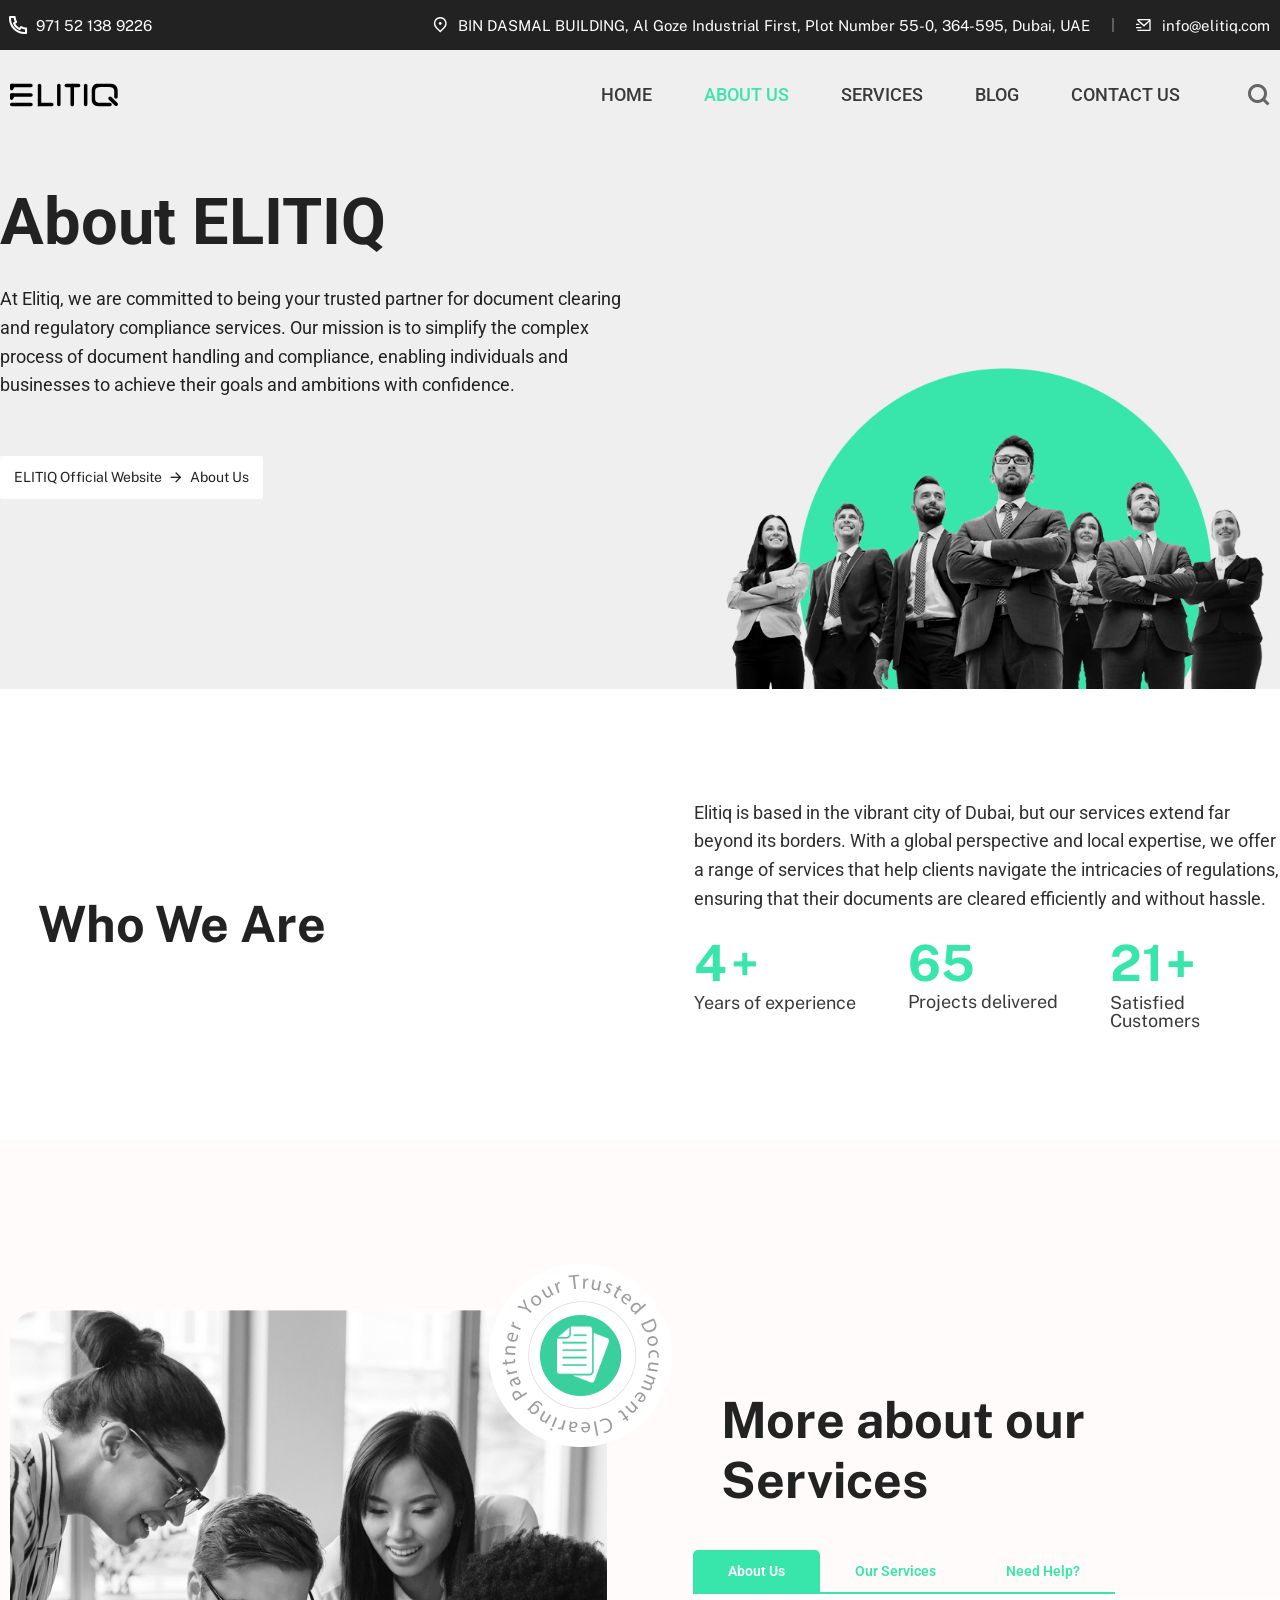
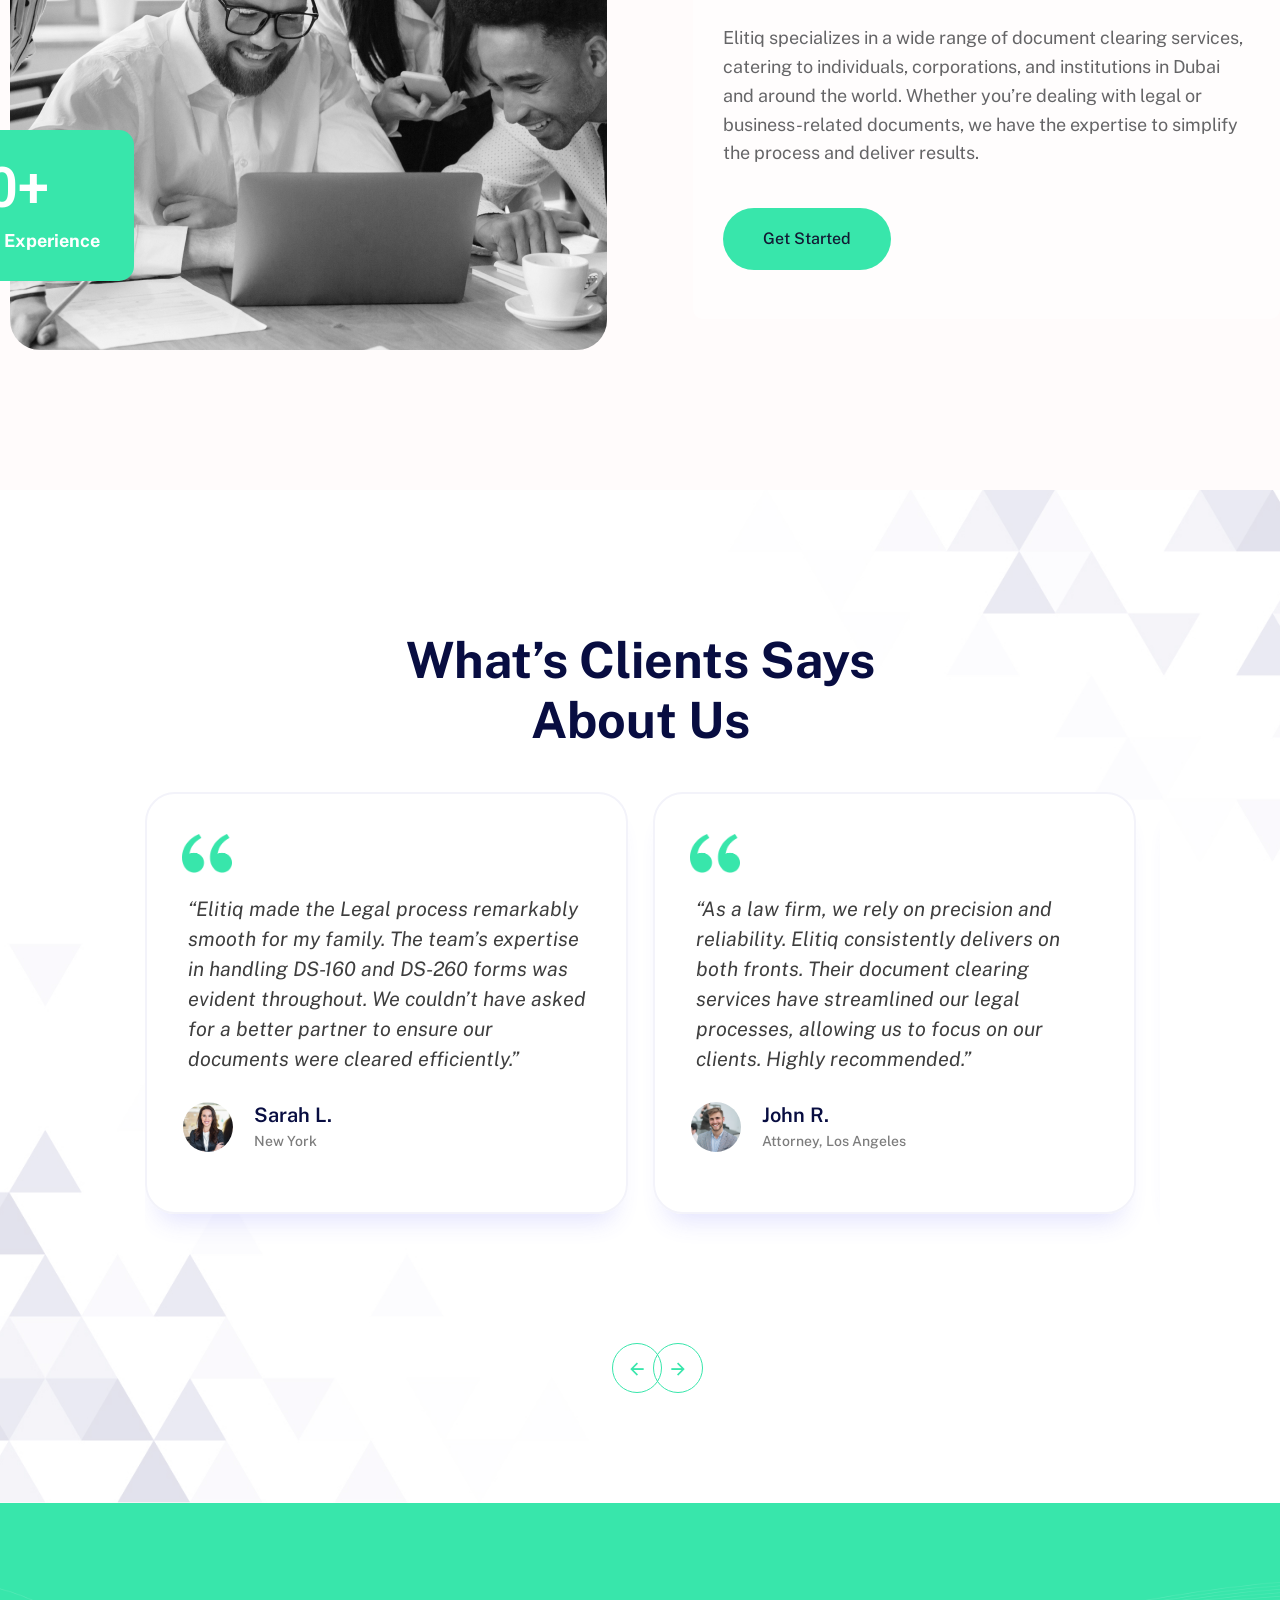
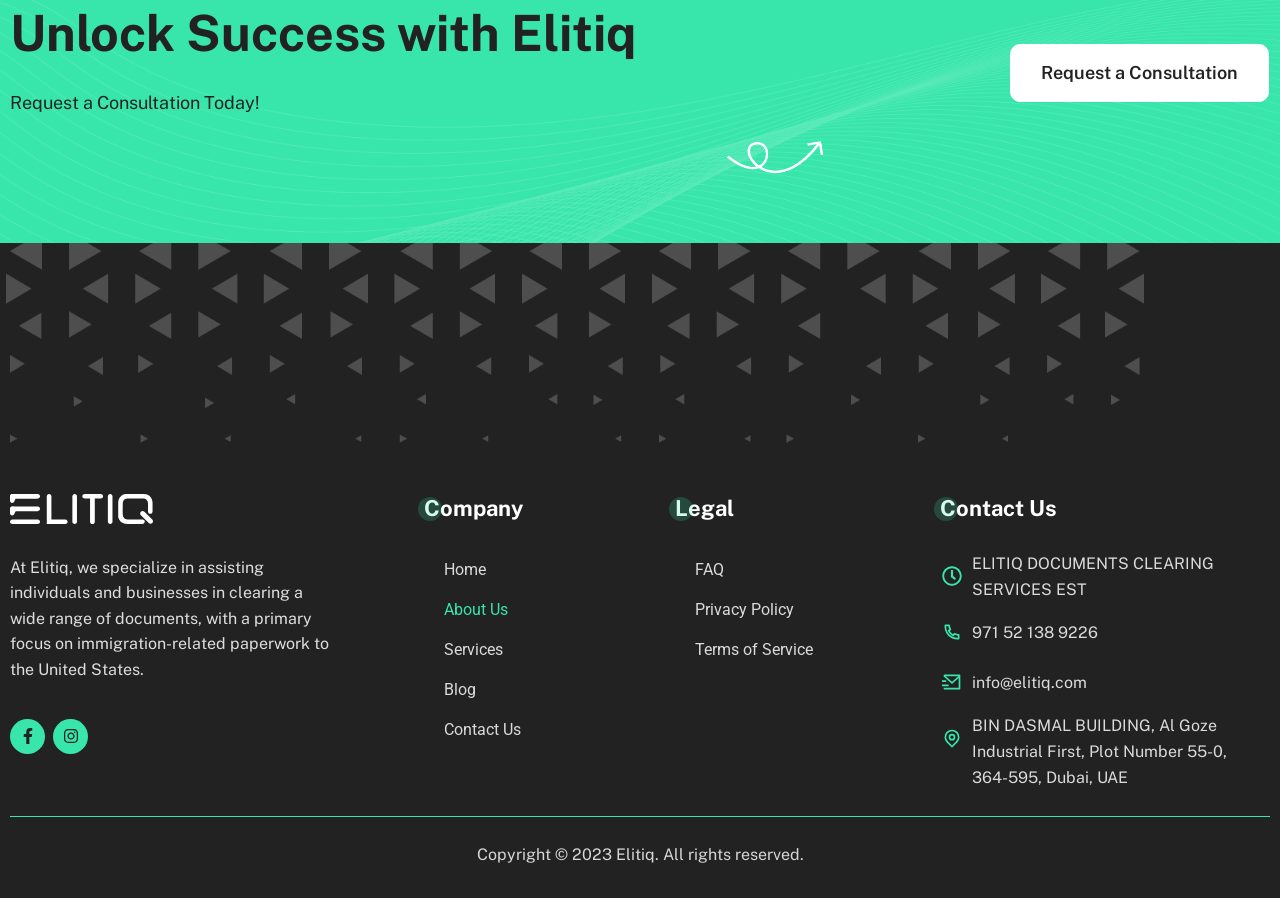
==== commit fe779061: "Fix broken asset paths: strip /ELITIQ/ prefix All CSS/JS/image/sitemap URLs pointed to /ELITIQ/wp-co" ====
--- a/about-us/index.html
+++ b/about-us/index.html
@@ -684,7 +684,7 @@
 				</div>
 				<div class="elementor-element elementor-element-fcfd4c3 hfe-search-layout-icon elementor-widget__width-auto elementor-hidden-mobile elementor-widget elementor-widget-hfe-search-button" data-id="fcfd4c3" data-element_type="widget" data-settings="{&quot;toggle_icon_size&quot;:{&quot;unit&quot;:&quot;px&quot;,&quot;size&quot;:24,&quot;sizes&quot;:[]},&quot;input_icon_size&quot;:{&quot;unit&quot;:&quot;px&quot;,&quot;size&quot;:250,&quot;sizes&quot;:[]},&quot;input_icon_size_tablet&quot;:{&quot;unit&quot;:&quot;px&quot;,&quot;size&quot;:&quot;&quot;,&quot;sizes&quot;:[]},&quot;input_icon_size_mobile&quot;:{&quot;unit&quot;:&quot;px&quot;,&quot;size&quot;:&quot;&quot;,&quot;sizes&quot;:[]},&quot;toggle_icon_size_tablet&quot;:{&quot;unit&quot;:&quot;px&quot;,&quot;size&quot;:&quot;&quot;,&quot;sizes&quot;:[]},&quot;toggle_icon_size_mobile&quot;:{&quot;unit&quot;:&quot;px&quot;,&quot;size&quot;:&quot;&quot;,&quot;sizes&quot;:[]}}" data-widget_type="hfe-search-button.default">
 				<div class="elementor-widget-container">
-							<form class="hfe-search-button-wrapper" role="search" action="/" method="get">
+							<form class="hfe-search-button-wrapper" role="search" action="/ELITIQ" method="get">
 						<div class = "hfe-search-icon-toggle">
 				<input placeholder="" class="hfe-search-form__input" type="search" name="s" title="Search" value="">
 				<i class="ri-search-line"></i>
@@ -728,7 +728,7 @@
 				<div class="elementor-widget-container">
 					                    <div class="breadcrumb-area style3"> 
                 <div class="breadcrumbs-inner"> 
-                    <span property="itemListElement" typeof="ListItem"><a property="item" typeof="WebPage" title="Go to ELITIQ Official Website." href="/" class="home" ><span property="name">ELITIQ Official Website</span></a><meta property="position" content="1"></span> &gt; <span property="itemListElement" typeof="ListItem"><span property="name" class="post post-page current-item">About Us</span><meta property="url" content="/about-us/"><meta property="position" content="2"></span>                </div>
+                    <span property="itemListElement" typeof="ListItem"><a property="item" typeof="WebPage" title="Go to ELITIQ Official Website." href="/ELITIQ" class="home" ><span property="name">ELITIQ Official Website</span></a><meta property="position" content="1"></span> &gt; <span property="itemListElement" typeof="ListItem"><span property="name" class="post post-page current-item">About Us</span><meta property="url" content="/about-us/"><meta property="position" content="2"></span>                </div>
             </div> 
           
     				</div>
